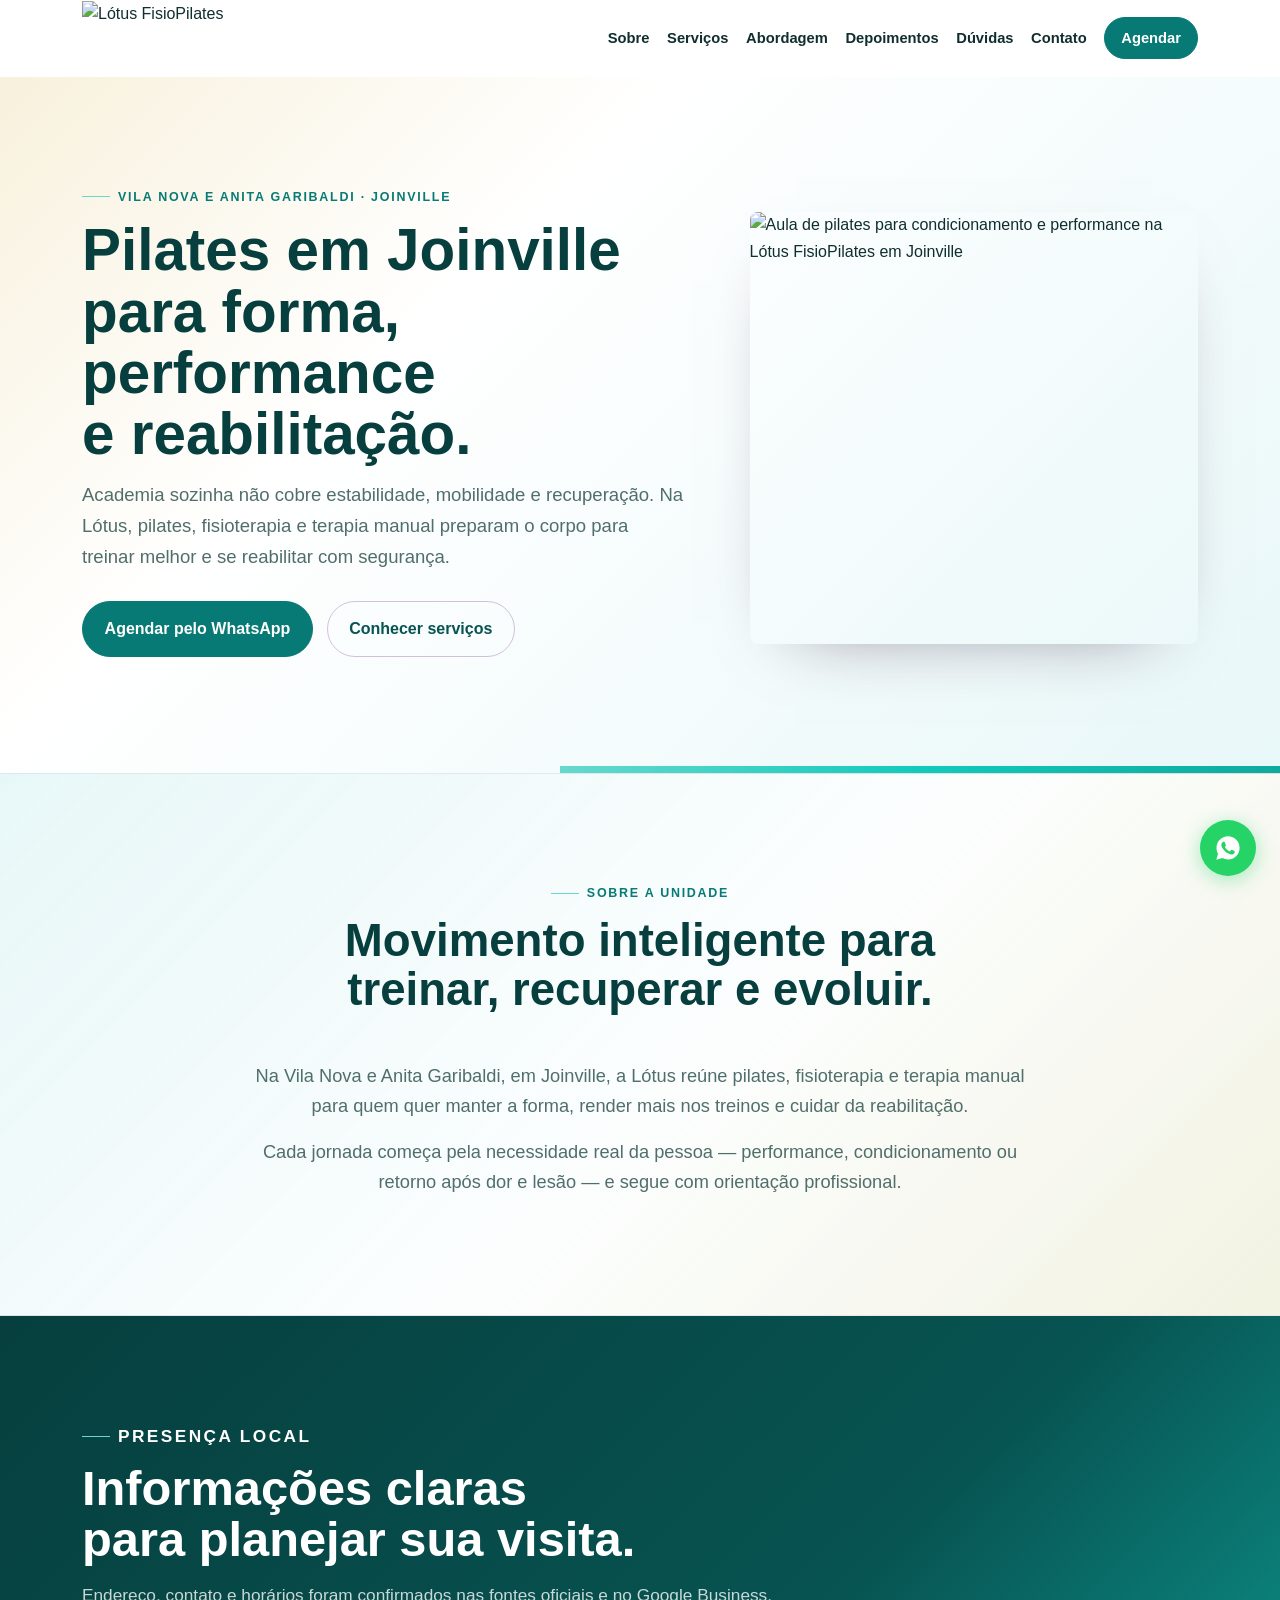
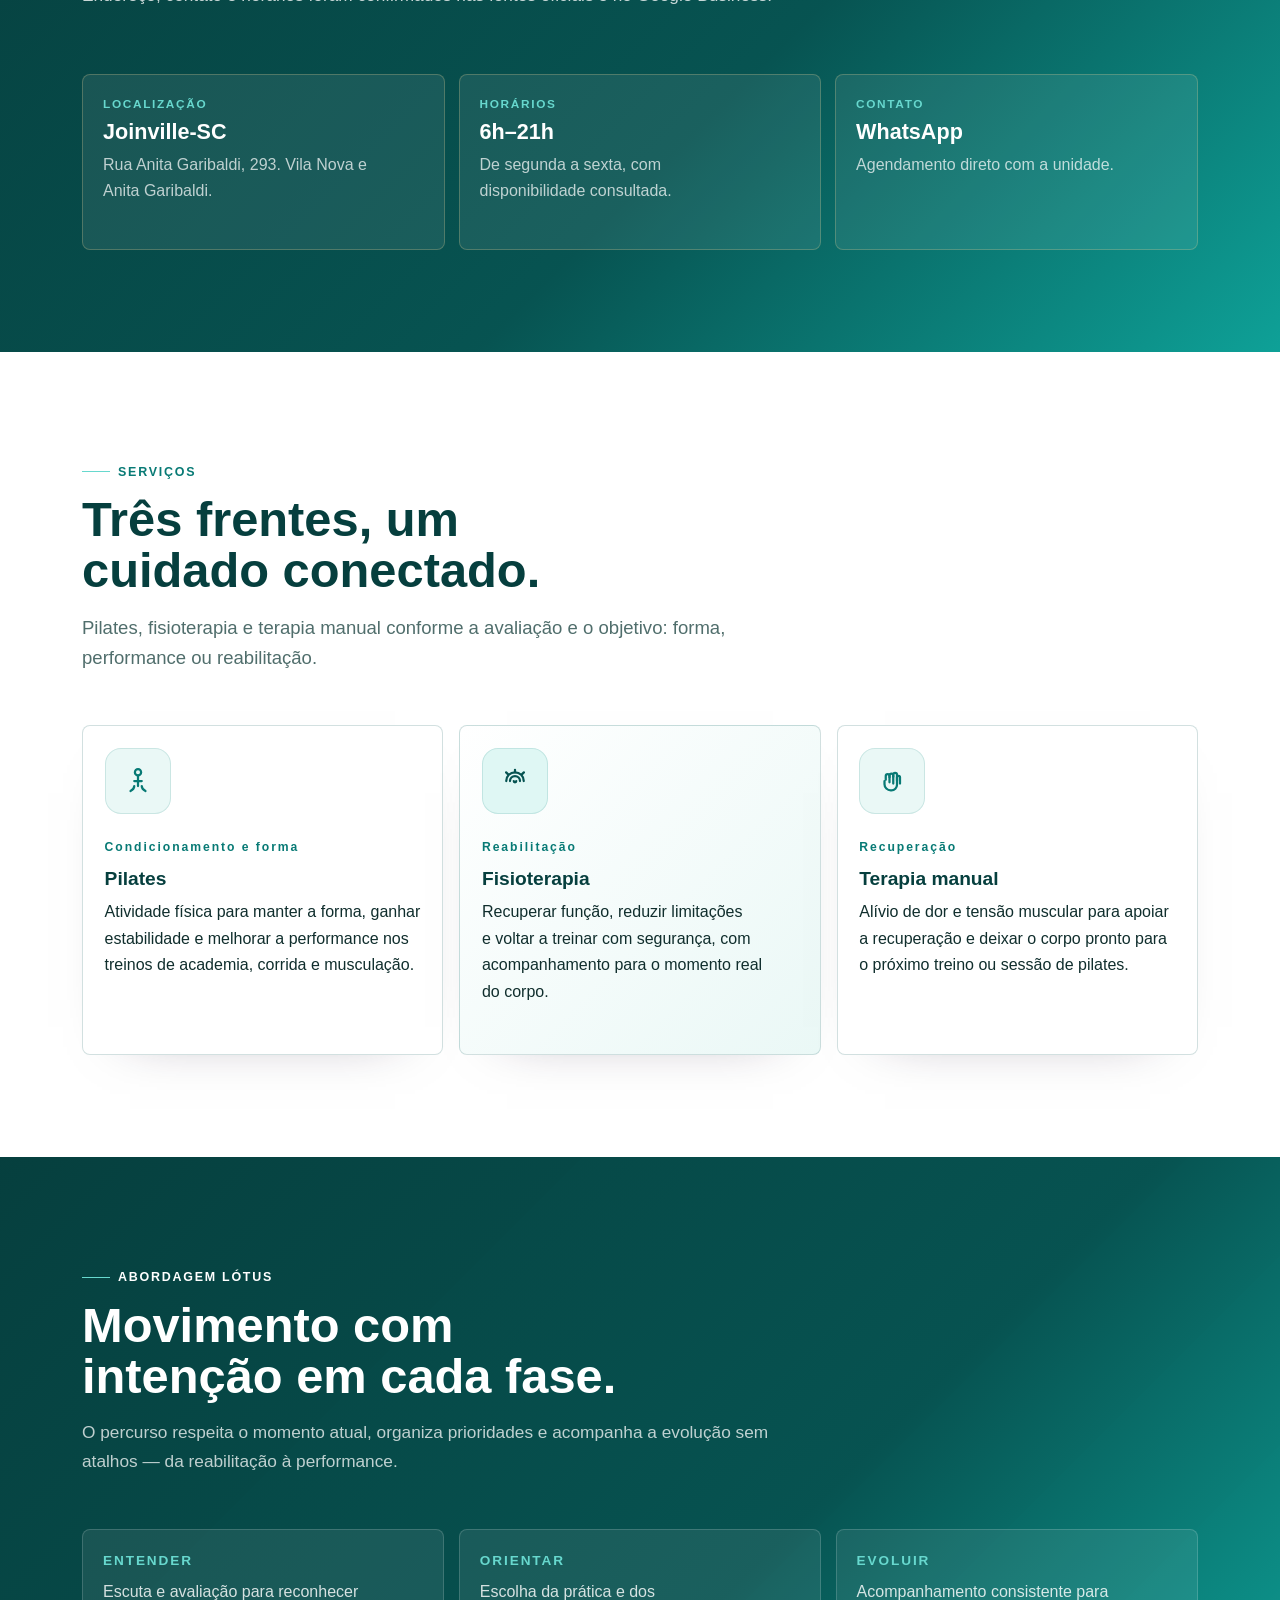
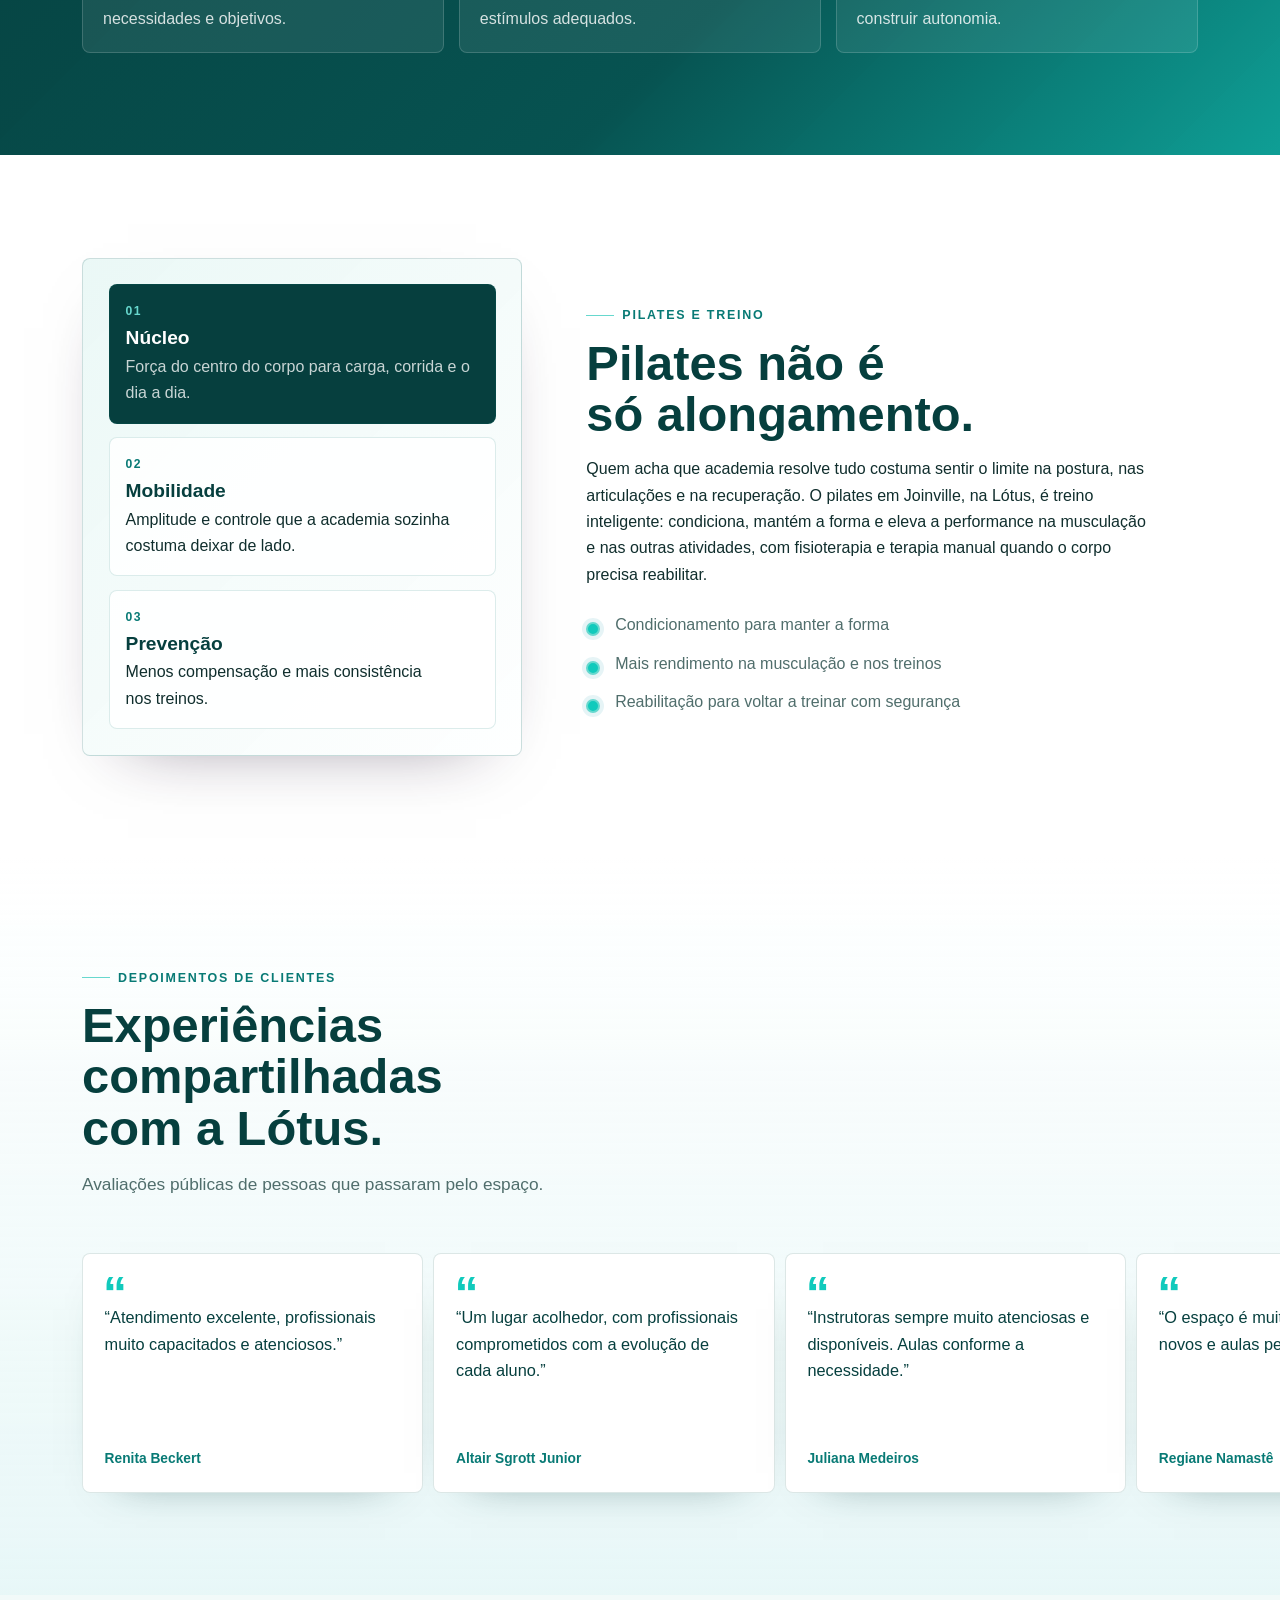
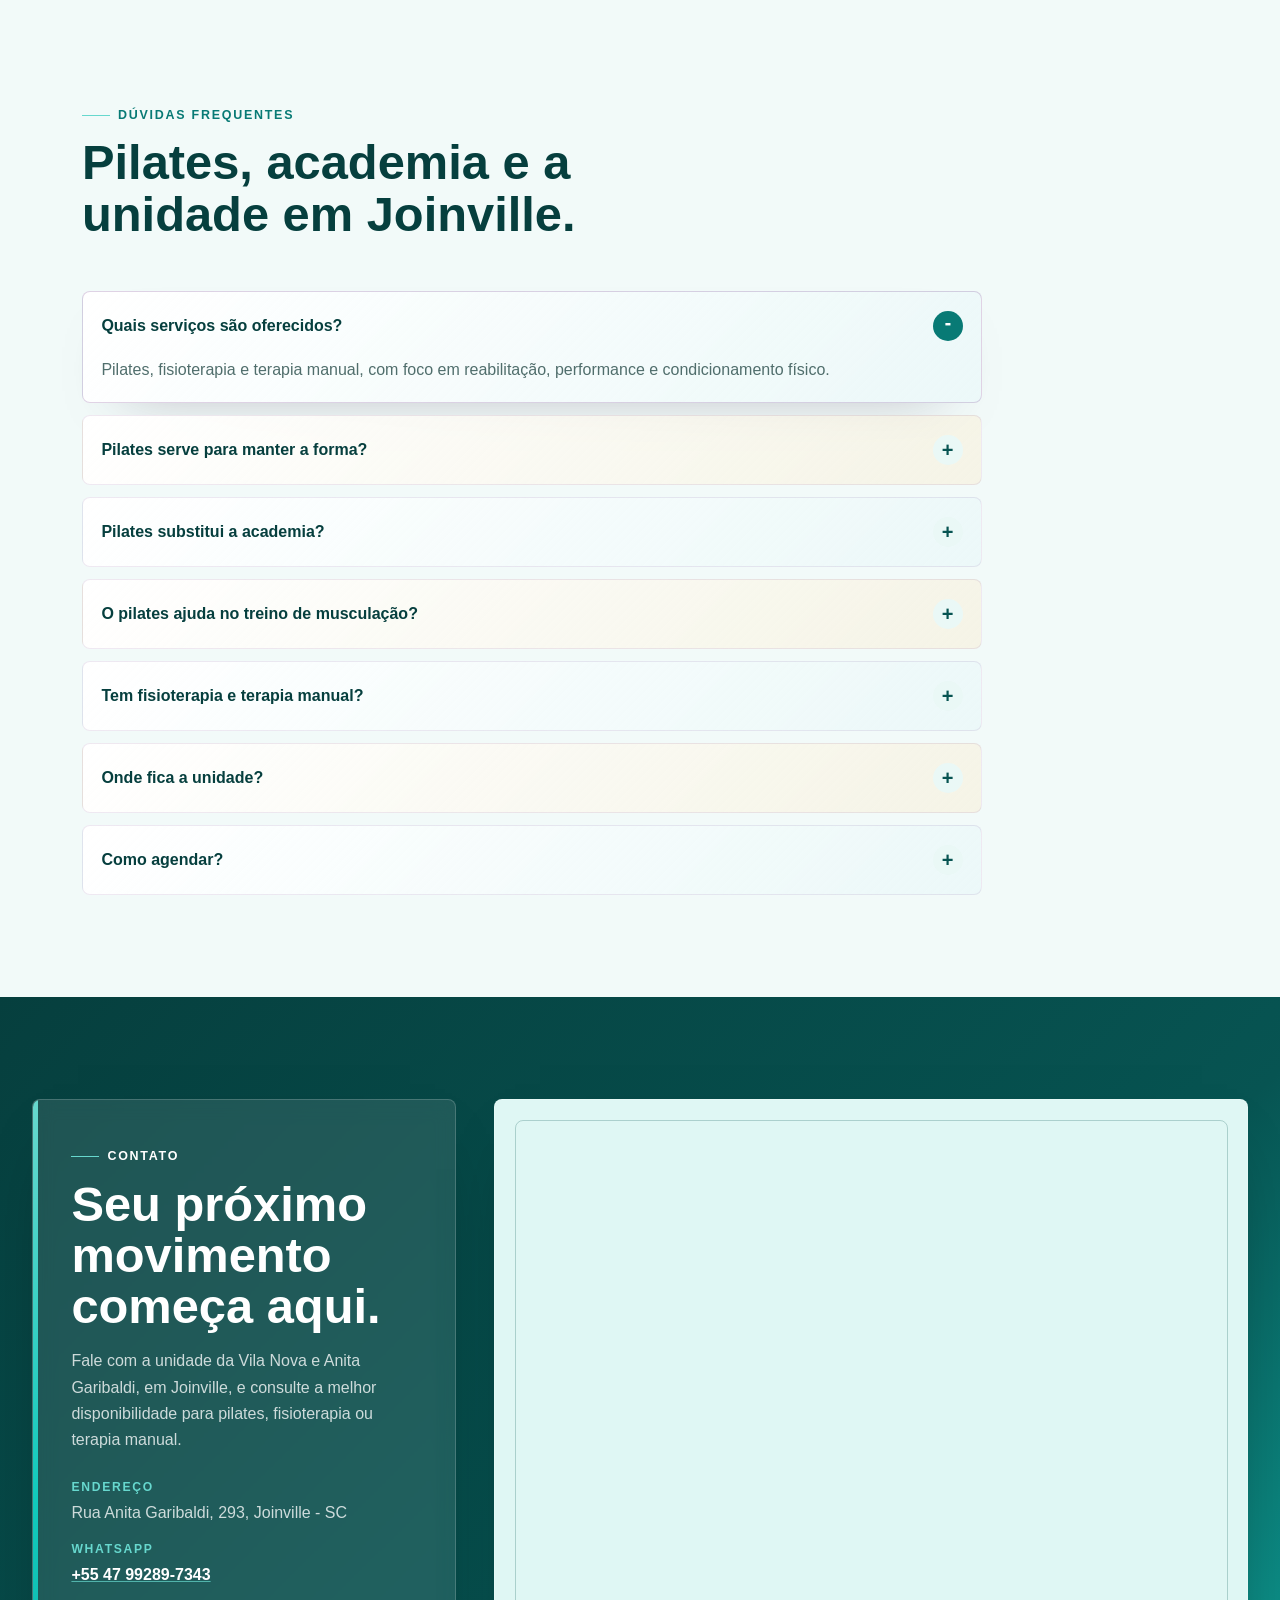
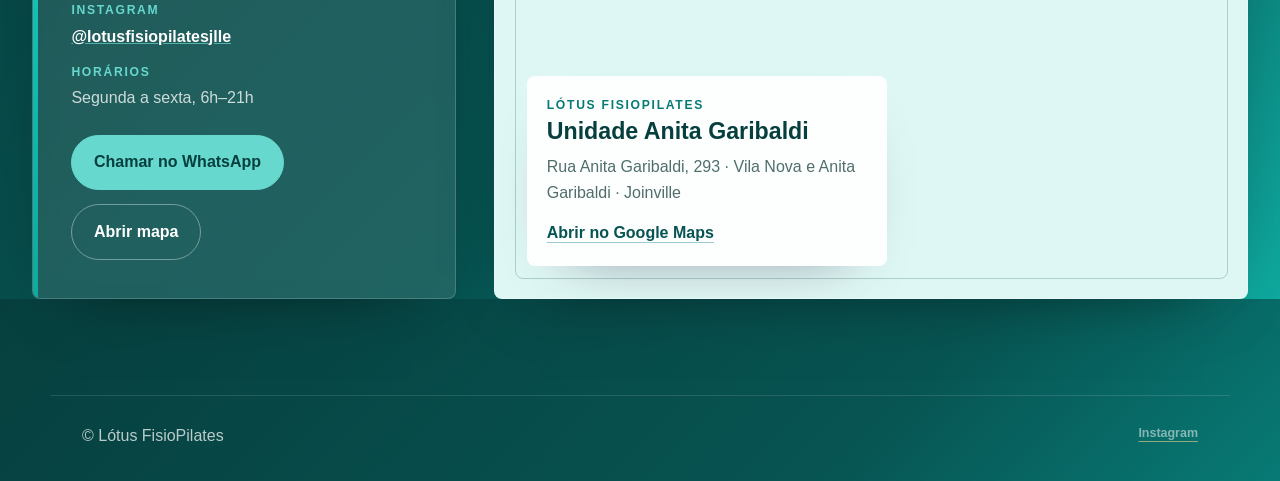
==== index.html @ be619090 "Add local SEO copy, crawl files, and Google Analytics. Co-authored-by: Cursor <cursoragent@cursor.co" ====
<!doctype html>
<html lang="pt-BR">
<head>
  <meta charset="utf-8" />
  <meta name="viewport" content="width=device-width, initial-scale=1" />
  <title>Pilates e Fisioterapia em Joinville | Lótus Anita Garibaldi</title>
  <meta name="description" content="Pilates em Joinville para forma, performance e reabilitação. Fisioterapia e terapia manual na Vila Nova e Anita Garibaldi. Agende pelo WhatsApp." />
  <meta name="theme-color" content="#063f3e" />
  <script async src="https://www.googletagmanager.com/gtag/js?id=G-Y1P8HC9DK9"></script>
  <script>
    window.dataLayer = window.dataLayer || [];
    function gtag(){dataLayer.push(arguments);}
    gtag('js', new Date());
    gtag('config', 'G-Y1P8HC9DK9');
  </script>
  <link rel="canonical" href="https://lotuspilatesjlle.com.br/" />
  <meta property="og:type" content="website" />
  <meta property="og:locale" content="pt_BR" />
  <meta property="og:url" content="https://lotuspilatesjlle.com.br/" />
  <meta property="og:title" content="Pilates e Fisioterapia em Joinville | Lótus Anita Garibaldi" />
  <meta property="og:description" content="Pilates para forma e performance nos treinos, fisioterapia e terapia manual na Vila Nova e Anita Garibaldi, Joinville-SC." />
  <meta property="og:image" content="https://lotuspilatesjlle.com.br/assets/img/hero-lotus-anita.png" />
  <meta property="og:image:alt" content="Aula de Pilates orientada na Lótus FisioPilates em Joinville" />
  <meta name="twitter:card" content="summary_large_image" />
  <meta name="twitter:title" content="Pilates e Fisioterapia em Joinville | Lótus Anita Garibaldi" />
  <meta name="twitter:description" content="Pilates para forma e performance, fisioterapia e terapia manual em Joinville-SC." />
  <meta name="twitter:image" content="https://lotuspilatesjlle.com.br/assets/img/hero-lotus-anita.png" />
  <link rel="icon" href="./assets/img/favicon_lotus-fisioterapia.png" />
  <link rel="stylesheet" href="./assets/css/style.css" />
  <script type="application/ld+json">
  {
    "@context": "https://schema.org",
    "@graph": [
      {
        "@type": ["Physiotherapy", "MedicalBusiness", "SportsActivityLocation"],
        "@id": "https://lotuspilatesjlle.com.br/#negocio",
        "name": "Lótus FisioPilates — Unidade Anita Garibaldi",
        "url": "https://lotuspilatesjlle.com.br/",
        "description": "Estúdio de pilates, fisioterapia e terapia manual em Joinville-SC, com foco em reabilitação, performance e condicionamento físico nos bairros Vila Nova e Anita Garibaldi.",
        "telephone": "+55 47 99289-7343",
        "image": "https://lotuspilatesjlle.com.br/assets/img/hero-lotus-anita.png",
        "logo": "https://lotuspilatesjlle.com.br/assets/img/logo_lotus-fisioterapia.png",
        "sameAs": ["https://www.instagram.com/lotusfisiopilatesjlle/"],
        "hasMap": "https://www.google.com/maps/search/?api=1&query=Rua%20Anita%20Garibaldi%20293%20Joinville",
        "address": {
          "@type": "PostalAddress",
          "streetAddress": "Rua Anita Garibaldi, 293",
          "addressLocality": "Joinville",
          "addressRegion": "SC",
          "addressCountry": "BR"
        },
        "areaServed": [
          { "@type": "City", "name": "Joinville" },
          { "@type": "AdministrativeArea", "name": "Vila Nova" },
          { "@type": "AdministrativeArea", "name": "Anita Garibaldi" }
        ],
        "openingHoursSpecification": {
          "@type": "OpeningHoursSpecification",
          "dayOfWeek": ["Monday", "Tuesday", "Wednesday", "Thursday", "Friday"],
          "opens": "06:00",
          "closes": "21:00"
        },
        "hasOfferCatalog": {
          "@type": "OfferCatalog",
          "name": "Serviços Lótus FisioPilates",
          "itemListElement": [
            { "@type": "Offer", "itemOffered": { "@type": "Service", "name": "Pilates", "description": "Condicionamento, forma e performance para treinos." } },
            { "@type": "Offer", "itemOffered": { "@type": "Service", "name": "Fisioterapia", "description": "Reabilitação e retorno seguro ao movimento e ao treino." } },
            { "@type": "Offer", "itemOffered": { "@type": "Service", "name": "Terapia manual", "description": "Alívio de tensão, dor e apoio à recuperação." } }
          ]
        }
      },
      {
        "@type": "FAQPage",
        "mainEntity": [
          {
            "@type": "Question",
            "name": "Quais serviços a unidade oferece?",
            "acceptedAnswer": { "@type": "Answer", "text": "A Lótus oferece pilates, fisioterapia e terapia manual em Joinville, com foco em reabilitação, performance e condicionamento físico." }
          },
          {
            "@type": "Question",
            "name": "Pilates serve para manter a forma?",
            "acceptedAnswer": { "@type": "Answer", "text": "Sim. O pilates é uma atividade física completa para condicionamento, postura, força e mobilidade. Ajuda a manter a forma com controle e consciência corporal, inclusive para quem já treina na academia." }
          },
          {
            "@type": "Question",
            "name": "Pilates substitui a academia?",
            "acceptedAnswer": { "@type": "Answer", "text": "Não precisa substituir. Academia sozinha nem sempre resolve estabilidade, mobilidade e recuperação. O pilates complementa o treino: fortalece o centro do corpo, reduz compensações e melhora o rendimento na musculação e em outras atividades." }
          },
          {
            "@type": "Question",
            "name": "O pilates ajuda no treino de musculação?",
            "acceptedAnswer": { "@type": "Answer", "text": "Ajuda. Com núcleo mais estável, melhor amplitude e menos sobrecarga nas articulações, o pilates tende a melhorar a performance nos treinos e a prevenir lesões comuns de quem treina com carga." }
          },
          {
            "@type": "Question",
            "name": "Tem fisioterapia e terapia manual?",
            "acceptedAnswer": { "@type": "Answer", "text": "Sim. Além do pilates, a unidade oferece fisioterapia para reabilitação e terapia manual para dor, tensão e recuperação, com indicação após avaliação." }
          },
          {
            "@type": "Question",
            "name": "Onde fica a unidade?",
            "acceptedAnswer": { "@type": "Answer", "text": "Rua Anita Garibaldi, 293, nos bairros Vila Nova e Anita Garibaldi, Joinville, Santa Catarina." }
          },
          {
            "@type": "Question",
            "name": "Como agendar?",
            "acceptedAnswer": { "@type": "Answer", "text": "Pelo WhatsApp +55 47 99289-7343, de segunda a sexta, das 6h às 21h." }
          }
        ]
      }
    ]
  }
  </script>
</head>
<body>
  <a class="skip" href="#sobre">Ir para o conteúdo</a>
  <header class="nav" id="nav"><div class="wrap nav__inner"><a class="brand" href="#topo" aria-label="Lótus FisioPilates, início"><img class="brand__logo" src="./assets/img/logo_lotus-fisioterapia.png" width="338" height="126" alt="Lótus FisioPilates" /></a><button class="burger" id="burger" aria-expanded="false" aria-controls="menu" aria-label="Abrir menu"><span></span><span></span><span></span></button><nav class="menu" id="menu" aria-label="Navegação principal"><a href="#sobre">Sobre</a><a href="#servicos">Serviços</a><a href="#abordagem">Abordagem</a><a href="#depoimentos">Depoimentos</a><a href="#faq">Dúvidas</a><a href="#contato">Contato</a><a class="btn btn--sm" href="https://wa.me/5547992897343?text=Ol%C3%A1%2C%20quero%20agendar%20um%20atendimento%20na%20L%C3%B3tus%20Anita%20Garibaldi." target="_blank" rel="noopener">Agendar</a></nav></div></header>
  <main id="topo">
    <section class="hero" aria-labelledby="hero-title"><div class="wrap hero__inner"><div class="hero__copy reveal"><p class="eyebrow">Vila Nova e Anita Garibaldi · Joinville</p><h1 id="hero-title">Pilates em Joinville para forma, performance e reabilitação.</h1><p class="lead">Academia sozinha não cobre estabilidade, mobilidade e recuperação. Na Lótus, pilates, fisioterapia e terapia manual preparam o corpo para treinar melhor e se reabilitar com segurança.</p><div class="hero__cta"><a class="btn" href="https://wa.me/5547992897343?text=Ol%C3%A1%2C%20quero%20agendar%20um%20atendimento%20na%20L%C3%B3tus." target="_blank" rel="noopener">Agendar pelo WhatsApp</a><a class="btn btn--ghost" href="#servicos">Conhecer serviços</a></div></div><div class="hero__visual reveal"><picture><source srcset="./assets/img/hero-lotus-anita.webp" type="image/webp" /><img class="hero__image" src="./assets/img/hero-lotus-anita.png" width="1536" height="1024" alt="Aula de pilates para condicionamento e performance na Lótus FisioPilates em Joinville" fetchpriority="high" /></picture></div></div></section>
    <section class="section section--intro" id="sobre"><div class="wrap about-flow"><div class="about-title reveal"><p class="eyebrow">Sobre a unidade</p><h2>Movimento inteligente para treinar, recuperar e evoluir.</h2></div><div class="intro-copy reveal"><p>Na Vila Nova e Anita Garibaldi, em Joinville, a Lótus reúne pilates, fisioterapia e terapia manual para quem quer manter a forma, render mais nos treinos e cuidar da reabilitação.</p><p>Cada jornada começa pela necessidade real da pessoa — performance, condicionamento ou retorno após dor e lesão — e segue com orientação profissional.</p></div></div></section>
    <section class="section proof" id="credibilidade"><div class="wrap proof__inner"><div class="proof__copy reveal"><p class="eyebrow">Presença local</p><h2>Informações claras para planejar sua visita.</h2><p>Endereço, contato e horários foram confirmados nas fontes oficiais e no Google Business.</p></div><div class="proof__facts reveal"><article><span>Localização</span><strong>Joinville-SC</strong><p>Rua Anita Garibaldi, 293. Vila Nova e Anita Garibaldi.</p></article><article><span>Horários</span><strong>6h–21h</strong><p>De segunda a sexta, com disponibilidade consultada.</p></article><article><span>Contato</span><strong>WhatsApp</strong><p>Agendamento direto com a unidade.</p></article></div></div></section>
    <section class="section" id="servicos"><div class="wrap"><div class="section-head reveal"><p class="eyebrow">Serviços</p><h2>Três frentes, um cuidado conectado.</h2><p class="lead">Pilates, fisioterapia e terapia manual conforme a avaliação e o objetivo: forma, performance ou reabilitação.</p></div><div class="service-grid service-grid--compact"><article class="service-card service-card--no-photo reveal"><div class="service-card__mark" aria-hidden="true"><svg viewBox="0 0 24 24" width="30" height="30" fill="none" stroke="currentColor" stroke-width="1.8" stroke-linecap="round" stroke-linejoin="round"><circle cx="12" cy="5" r="2.5"/><path d="M12 8v8M9 12h6M9 16c0 2-1 3-3 4M15 16c0 2 1 3 3 4"/></svg></div><div><span class="card-kicker">Condicionamento e forma</span><h3>Pilates</h3><p>Atividade física para manter a forma, ganhar estabilidade e melhorar a performance nos treinos de academia, corrida e musculação.</p></div></article><article class="service-card service-card--featured service-card--no-photo reveal"><div class="service-card__mark" aria-hidden="true"><svg viewBox="0 0 24 24" width="30" height="30" fill="none" stroke="currentColor" stroke-width="1.8" stroke-linecap="round" stroke-linejoin="round"><path d="M5 12a7 7 0 0114 0M8 12a4 4 0 018 0M11 12a1 1 0 002 0"/><path d="M12 3v2M4.9 5.1l1.4 1.4M19.1 5.1l-1.4 1.4"/></svg></div><div><span class="card-kicker">Reabilitação</span><h3>Fisioterapia</h3><p>Recuperar função, reduzir limitações e voltar a treinar com segurança, com acompanhamento para o momento real do corpo.</p></div></article><article class="service-card service-card--no-photo reveal"><div class="service-card__mark" aria-hidden="true"><svg viewBox="0 0 24 24" width="30" height="30" fill="none" stroke="currentColor" stroke-width="1.8" stroke-linecap="round" stroke-linejoin="round"><path d="M7 11V8a1.5 1.5 0 013 0v5"/><path d="M10 9V7.5a1.5 1.5 0 013 0V14"/><path d="M13 8.5V7a1.5 1.5 0 013 0v8c0 2.5-2 4.5-4.5 4.5H11A5 5 0 016 14.5V12"/><path d="M16 11.5V9a1.2 1.2 0 012.4 0V14"/></svg></div><div><span class="card-kicker">Recuperação</span><h3>Terapia manual</h3><p>Alívio de dor e tensão muscular para apoiar a recuperação e deixar o corpo pronto para o próximo treino ou sessão de pilates.</p></div></article></div></div></section>
    <section class="section section--violet" id="abordagem"><div class="wrap approach-flow"><div class="approach-head reveal"><p class="eyebrow">Abordagem Lótus</p><h2>Movimento com intenção em cada fase.</h2><p>O percurso respeita o momento atual, organiza prioridades e acompanha a evolução sem atalhos — da reabilitação à performance.</p></div><div class="approach-list reveal"><article><span>Entender</span><p>Escuta e avaliação para reconhecer necessidades e objetivos.</p></article><article><span>Orientar</span><p>Escolha da prática e dos estímulos adequados.</p></article><article><span>Evoluir</span><p>Acompanhamento consistente para construir autonomia.</p></article></div></div></section>
    <section class="section" id="pilates"><div class="wrap editorial"><div class="editorial__visual reveal" aria-label="Por que pilates além da academia"><div class="care-card care-card--accent"><span>01</span><strong>Núcleo</strong><p>Força do centro do corpo para carga, corrida e o dia a dia.</p></div><div class="care-card"><span>02</span><strong>Mobilidade</strong><p>Amplitude e controle que a academia sozinha costuma deixar de lado.</p></div><div class="care-card"><span>03</span><strong>Prevenção</strong><p>Menos compensação e mais consistência nos treinos.</p></div></div><div class="editorial__copy reveal"><p class="eyebrow">Pilates e treino</p><h2>Pilates não é só alongamento.</h2><p>Quem acha que academia resolve tudo costuma sentir o limite na postura, nas articulações e na recuperação. O pilates em Joinville, na Lótus, é treino inteligente: condiciona, mantém a forma e eleva a performance na musculação e nas outras atividades, com fisioterapia e terapia manual quando o corpo precisa reabilitar.</p><ul class="ticks"><li>Condicionamento para manter a forma</li><li>Mais rendimento na musculação e nos treinos</li><li>Reabilitação para voltar a treinar com segurança</li></ul></div></div></section>
    <section class="section testimonials" id="depoimentos"><div class="wrap testimonials__inner"><div class="testimonials__head reveal"><p class="eyebrow">Depoimentos de clientes</p><h2>Experiências compartilhadas com a Lótus.</h2><p>Avaliações públicas de pessoas que passaram pelo espaço.</p></div><div class="testimonial-marquee reveal" aria-label="Depoimentos de clientes"><div class="testimonial-track"><blockquote class="testimonial-card"><p>“Atendimento excelente, profissionais muito capacitados e atenciosos.”</p><footer>Renita Beckert</footer></blockquote><blockquote class="testimonial-card"><p>“Um lugar acolhedor, com profissionais comprometidos com a evolução de cada aluno.”</p><footer>Altair Sgrott Junior</footer></blockquote><blockquote class="testimonial-card"><p>“Instrutoras sempre muito atenciosas e disponíveis. Aulas conforme a necessidade.”</p><footer>Juliana Medeiros</footer></blockquote><blockquote class="testimonial-card"><p>“O espaço é muito agradável, aparelhos novos e aulas personalizadas.”</p><footer>Regiane Namastê</footer></blockquote><blockquote class="testimonial-card"><p>“A minha experiência com a Lótus Pilates é a melhor possível.”</p><footer>Camila de Albuquerque Holanda</footer></blockquote><blockquote class="testimonial-card"><p>“Amo fazer Pilates, minha professora é super prestativa e dedicada.”</p><footer>Sirlene Roveda</footer></blockquote><blockquote class="testimonial-card"><p>“Excelentes profissionais, local seguro, agradável, limpo e super organizado.”</p><footer>Melissa Puertas</footer></blockquote></div></div></div></section>
    <section class="section section--soft" id="faq"><div class="wrap"><div class="section-head reveal"><p class="eyebrow">Dúvidas frequentes</p><h2>Pilates, academia e a unidade em Joinville.</h2></div><div class="faq-list reveal"><details class="faq-item is-open" open><summary>Quais serviços são oferecidos?</summary><div class="faq-answer"><div><p>Pilates, fisioterapia e terapia manual, com foco em reabilitação, performance e condicionamento físico.</p></div></div></details><details class="faq-item"><summary>Pilates serve para manter a forma?</summary><div class="faq-answer"><div><p>Sim. É uma atividade física completa para condicionamento, postura, força e mobilidade — inclusive para quem já treina na academia.</p></div></div></details><details class="faq-item"><summary>Pilates substitui a academia?</summary><div class="faq-answer"><div><p>Não precisa substituir. O pilates complementa o treino: fortalece o centro do corpo, reduz compensações e melhora o rendimento na musculação e em outras atividades.</p></div></div></details><details class="faq-item"><summary>O pilates ajuda no treino de musculação?</summary><div class="faq-answer"><div><p>Ajuda. Núcleo mais estável, melhor amplitude e menos sobrecarga nas articulações tendem a elevar a performance e a prevenir lesões de carga.</p></div></div></details><details class="faq-item"><summary>Tem fisioterapia e terapia manual?</summary><div class="faq-answer"><div><p>Sim. Fisioterapia para reabilitação e terapia manual para dor, tensão e recuperação, com indicação após avaliação.</p></div></div></details><details class="faq-item"><summary>Onde fica a unidade?</summary><div class="faq-answer"><div><p>Rua Anita Garibaldi, 293, nos bairros Vila Nova e Anita Garibaldi, Joinville, Santa Catarina.</p></div></div></details><details class="faq-item"><summary>Como agendar?</summary><div class="faq-answer"><div><p>Pelo WhatsApp +55 47 99289-7343, de segunda a sexta, das 6h às 21h.</p></div></div></details></div></div></section>
    <section class="section contact" id="contato"><div class="wrap contact__inner"><div class="contact__panel reveal"><p class="eyebrow">Contato</p><h2>Seu próximo movimento começa aqui.</h2><p>Fale com a unidade da Vila Nova e Anita Garibaldi, em Joinville, e consulte a melhor disponibilidade para pilates, fisioterapia ou terapia manual.</p><dl class="info"><dt>Endereço</dt><dd>Rua Anita Garibaldi, 293, Joinville - SC</dd><dt>WhatsApp</dt><dd><a href="https://wa.me/5547992897343" target="_blank" rel="noopener">+55 47 99289-7343</a></dd><dt>Instagram</dt><dd><a href="https://www.instagram.com/lotusfisiopilatesjlle/" target="_blank" rel="noopener">@lotusfisiopilatesjlle</a></dd><dt>Horários</dt><dd>Segunda a sexta, 6h–21h</dd></dl><div class="contact-actions"><a class="btn" href="https://wa.me/5547992897343?text=Ol%C3%A1%2C%20quero%20agendar%20na%20L%C3%B3tus%20Anita%20Garibaldi." target="_blank" rel="noopener">Chamar no WhatsApp</a><a class="btn btn--ghost" href="https://www.google.com/maps/search/?api=1&amp;query=Rua%20Anita%20Garibaldi%20293%20Joinville" target="_blank" rel="noopener">Abrir mapa</a></div></div><div class="contact__map reveal"><iframe src="https://www.google.com/maps?q=Rua%20Anita%20Garibaldi%2C%20293%2C%20Joinville%20-%20SC&amp;output=embed" title="Mapa da Lótus FisioPilates, unidade Anita Garibaldi em Joinville" loading="lazy" referrerpolicy="no-referrer-when-downgrade"></iframe><div class="map-card"><span>Lótus FisioPilates</span><strong>Unidade Anita Garibaldi</strong><p>Rua Anita Garibaldi, 293 · Vila Nova e Anita Garibaldi · Joinville</p><a href="https://www.google.com/maps/search/?api=1&amp;query=Rua%20Anita%20Garibaldi%20293%20Joinville" target="_blank" rel="noopener">Abrir no Google Maps</a></div></div></div></section>
  </main>
  <footer class="footer"><div class="wrap footer__bottom"><span>© <span id="ano"></span> Lótus FisioPilates</span><a href="https://www.instagram.com/lotusfisiopilatesjlle/" target="_blank" rel="noopener">Instagram</a></div></footer>
  <a class="wpp" href="https://wa.me/5547992897343" target="_blank" rel="noopener" aria-label="Conversar pelo WhatsApp"><svg viewBox="0 0 24 24" width="28" height="28" fill="currentColor" aria-hidden="true"><path d="M12.04 2C6.58 2 2.13 6.45 2.13 11.91c0 1.75.46 3.45 1.32 4.95L2 22l5.25-1.38c1.45.79 3.08 1.21 4.79 1.21 5.46 0 9.91-4.45 9.91-9.91C22 6.45 17.5 2 12.04 2zm5.8 14.16c-.24.68-1.42 1.31-1.95 1.38-.5.07-1.13.1-1.82-.11-.42-.13-.96-.31-1.65-.61-2.9-1.25-4.8-4.17-4.94-4.37-.14-.2-1.18-1.57-1.18-2.99 0-1.42.74-2.12 1.01-2.41.27-.29.58-.36.78-.36.2 0 .39 0 .56.01.18.01.42-.07.66.5.24.59.82 2.01.89 2.16.07.15.12.32.02.51-.09.2-.14.32-.27.49-.14.17-.29.38-.41.51-.14.14-.28.29-.12.57.16.27.72 1.19 1.55 1.93 1.07.95 1.97 1.24 2.24 1.38.27.14.43.12.59-.07.16-.2.68-.79.86-1.06.18-.27.36-.22.61-.13.25.09 1.59.75 1.86.89.27.14.45.2.52.31.07.12.07.66-.17 1.34z"/></svg><span>WhatsApp</span></a>
  <script src="./assets/js/script.js"></script><script>window.addEventListener("load",function(){if(window.__studioSiteJsReady)return;var b=document.querySelector("#burger"),m=document.querySelector("#menu");if(b&&m)b.addEventListener("click",function(){var on=!m.classList.contains("is-open");m.classList.toggle("is-open",on);b.classList.toggle("is-open",on);b.setAttribute("aria-expanded",String(on))});document.querySelectorAll(".reveal").forEach(function(e){e.classList.add("is-in","visible")})});</script>
</body>
</html>
---- assets/css/style.css ----
:root {
  --violet-950: #24112f;
  --violet-900: #351547;
  --violet-700: #66277e;
  --violet-500: #8b42a4;
  --teal-700: #27899a;
  --teal-500: #37a6b4;
  --teal-100: #e7f7f8;
  --gold-300: #dfc990;
  --gold-100: #f7efd8;
  --paper: #ffffff;
  --mist: #f7fbfb;
  --shell: #fbf8f1;
  --ink: #17121b;
  --ink-soft: #5d5664;
  --line: rgba(36, 17, 47, 0.12);
  --shadow: 0 24px 70px -46px rgba(36, 17, 47, 0.6);
  --max: 1180px;
  --radius: 8px;
}

* {
  box-sizing: border-box;
}

html {
  scroll-behavior: smooth;
}

@media (prefers-reduced-motion: reduce) {
  html {
    scroll-behavior: auto;
  }
}

body {
  margin: 0;
  background: var(--paper);
  color: var(--ink);
  font-family: "Segoe UI Variable", "Segoe UI", system-ui, -apple-system, BlinkMacSystemFont, sans-serif;
  font-size: 1rem;
  line-height: 1.65;
  -webkit-font-smoothing: antialiased;
  overflow-x: hidden;
  word-break: normal;
  overflow-wrap: normal;
}

img {
  display: block;
  max-width: 100%;
  height: auto;
}

a {
  color: inherit;
}

h1,
h2,
h3,
p {
  margin-top: 0;
}

h1,
h2,
h3 {
  color: var(--violet-950);
  font-weight: 680;
  line-height: 1.05;
  letter-spacing: 0;
  text-wrap: balance;
}

h1 {
  max-width: 680px;
  margin-bottom: 1rem;
  font-size: 3.35rem;
}

h2 {
  margin-bottom: 1rem;
  font-size: 2.85rem;
}

h3 {
  margin-bottom: 0.65rem;
  font-size: 1.2rem;
}

p {
  margin-bottom: 1rem;
  text-wrap: pretty;
}

.wrap {
  width: 100%;
  max-width: var(--max);
  margin-inline: auto;
  padding-inline: clamp(1rem, 4vw, 2rem);
}

.skip {
  position: absolute;
  top: 0;
  left: -9999px;
  z-index: 100;
  padding: 0.8rem 1rem;
  background: var(--violet-950);
  color: #fff;
}

.skip:focus {
  left: 0;
}

.eyebrow {
  display: inline-flex;
  align-items: center;
  flex-wrap: wrap;
  gap: 0.5rem;
  margin-bottom: 0.75rem;
  color: var(--teal-700);
  font-size: 0.78rem;
  font-weight: 800;
  letter-spacing: 0.14em;
  text-transform: uppercase;
}

.eyebrow::before {
  content: "";
  width: 28px;
  height: 1px;
  background: var(--gold-300);
}

.lead {
  max-width: 690px;
  color: var(--ink-soft);
  font-size: 1.16rem;
}

.btn {
  display: inline-flex;
  min-height: 52px;
  align-items: center;
  justify-content: center;
  padding: 0.85rem 1.35rem;
  border: 1px solid var(--violet-700);
  border-radius: 999px;
  background: var(--violet-700);
  color: #fff;
  font-weight: 800;
  text-decoration: none;
  transition: border-color 0.2s ease, background 0.2s ease, color 0.2s ease, transform 0.2s ease;
}

.btn:hover {
  background: var(--violet-900);
  border-color: var(--violet-900);
  transform: translateY(-2px);
}

.btn:focus-visible,
.burger:focus-visible,
a:focus-visible {
  outline: 3px solid rgba(223, 201, 144, 0.7);
  outline-offset: 3px;
}

.btn--ghost {
  background: transparent;
  color: var(--violet-900);
  border-color: rgba(102, 39, 126, 0.28);
}

.btn--ghost:hover {
  background: var(--gold-100);
  border-color: var(--gold-300);
  color: var(--violet-950);
}

.btn--sm {
  min-height: 42px;
  padding: 0.5rem 1rem;
  font-size: 0.92rem;
}

.nav {
  position: sticky;
  top: 0;
  z-index: 50;
  border-bottom: 1px solid rgba(255, 255, 255, 0);
  background: rgba(255, 255, 255, 0.9);
  backdrop-filter: blur(16px);
  transition: border-color 0.25s ease, box-shadow 0.25s ease;
}

.nav.is-stuck {
  border-color: var(--line);
  box-shadow: 0 14px 36px -30px rgba(36, 17, 47, 0.7);
}

.nav__inner {
  display: flex;
  min-height: 76px;
  align-items: center;
  justify-content: space-between;
  gap: 1rem;
}

.brand {
  display: flex;
  min-width: 0;
  align-items: center;
  gap: 0.8rem;
  color: inherit;
  text-decoration: none;
}

.brand__logo {
  width: clamp(150px, 17vw, 200px);
  max-width: 200px;
  height: auto;
  flex: 0 0 auto;
  object-fit: contain;
}

.brand__text {
  display: none;
}

.menu {
  display: flex;
  align-items: center;
  gap: 1.1rem;
}

.menu a {
  color: var(--ink);
  font-size: 0.92rem;
  font-weight: 720;
  text-decoration: none;
}

.menu a:not(.btn):hover {
  color: var(--teal-700);
}

.menu a.btn {
  color: #fff;
}

.burger {
  display: none;
  width: 46px;
  height: 46px;
  padding: 10px;
  border: 0;
  background: transparent;
  cursor: pointer;
}

.burger span {
  display: block;
  height: 2px;
  margin: 5px 0;
  border-radius: 2px;
  background: var(--violet-900);
  transition: transform 0.25s ease, opacity 0.25s ease;
}

.burger[aria-expanded="true"] span:nth-child(1) {
  transform: translateY(7px) rotate(45deg);
}

.burger[aria-expanded="true"] span:nth-child(2) {
  opacity: 0;
}

.burger[aria-expanded="true"] span:nth-child(3) {
  transform: translateY(-7px) rotate(-45deg);
}

.hero {
  position: relative;
  overflow: hidden;
  padding: clamp(3.3rem, 8vw, 6.6rem) 0 clamp(3rem, 8vw, 6rem);
  background:
    linear-gradient(135deg, rgba(247, 239, 216, 0.9) 0%, rgba(255, 255, 255, 0.72) 34%, rgba(231, 247, 248, 0.95) 100%),
    #fff;
}

.hero::after {
  content: "";
  position: absolute;
  right: 0;
  bottom: 0;
  width: min(58vw, 720px);
  height: 7px;
  background: linear-gradient(90deg, var(--gold-300), var(--teal-500), var(--violet-500));
}

.hero__inner {
  display: grid;
  align-items: center;
  gap: clamp(2rem, 5vw, 4rem);
}

.hero__copy {
  position: relative;
  z-index: 2;
}

.hero__cta {
  display: flex;
  flex-wrap: wrap;
  gap: 0.85rem;
  margin: 1.8rem 0 1.25rem;
}

.hero-metrics {
  display: flex;
  flex-wrap: wrap;
  gap: 0.72rem;
  width: min(100%, 650px);
  margin-top: 0.8rem;
}

.hero-metrics span {
  position: relative;
  flex: 1 1 160px;
  display: grid;
  min-height: 74px;
  align-content: center;
  gap: 0.25rem;
  padding: 0.82rem 0.9rem 0.88rem;
  border: 1px solid rgba(102, 39, 126, 0.12);
  border-radius: var(--radius);
  background: #fff;
  color: var(--ink-soft);
  font-size: 0.76rem;
  font-weight: 850;
  line-height: 1.25;
  box-shadow: 0 18px 40px -34px rgba(36, 17, 47, 0.55);
  text-transform: uppercase;
}

.hero-metrics span:nth-child(2) {
  background: linear-gradient(135deg, #fff, rgba(247, 239, 216, 0.72));
}

.hero-metrics span:nth-child(3) {
  background: linear-gradient(135deg, #fff, rgba(231, 247, 248, 0.86));
}

.hero-metrics span::after {
  content: "";
  position: absolute;
  inset: auto 0.7rem 0.55rem;
  height: 2px;
  border-radius: 999px;
  background: linear-gradient(90deg, var(--gold-300), var(--teal-500));
  opacity: 0.72;
}

.hero-metrics strong {
  color: var(--violet-900);
  font-size: clamp(1.35rem, 3vw, 1.9rem);
  font-weight: 850;
  line-height: 0.95;
}

.hero__visual {
  position: relative;
  min-height: 0;
}

.hero__visual::before {
  content: none;
}

.hero__image {
  position: relative;
  z-index: 1;
  width: 100%;
  aspect-ratio: 0.8;
  border: 0;
  border-radius: var(--radius);
  box-shadow: var(--shadow);
  object-fit: cover;
  object-position: center;
}

.section {
  padding: clamp(3.5rem, 8vw, 6.6rem) 0;
}

.section--intro {
  background:
    linear-gradient(135deg, rgba(231, 247, 248, 0.95), rgba(255, 255, 255, 0.86) 54%, rgba(247, 239, 216, 0.65)),
    var(--teal-100);
  border-top: 1px solid rgba(39, 137, 154, 0.14);
  border-bottom: 1px solid rgba(102, 39, 126, 0.1);
}

.section--soft {
  background: var(--mist);
}

.proof {
  background:
    linear-gradient(135deg, rgba(36, 17, 47, 0.98), rgba(39, 137, 154, 0.82)),
    var(--violet-950);
  color: rgba(255, 255, 255, 0.82);
}

.proof h2,
.proof .eyebrow {
  color: #fff;
}

.proof .eyebrow::before {
  background: var(--gold-300);
}

.proof__inner {
  display: grid;
  gap: clamp(1.8rem, 4vw, 3rem);
  align-items: start;
}

.proof__copy {
  max-width: 820px;
}

.proof__copy p {
  color: rgba(255, 255, 255, 0.78);
  font-size: 1.08rem;
}

.proof__facts {
  display: grid;
  gap: 0.85rem;
}

.proof__facts article {
  display: flex;
  min-height: 176px;
  flex-direction: column;
  justify-content: flex-start;
  padding: 1.25rem;
  border: 1px solid rgba(223, 201, 144, 0.28);
  border-radius: var(--radius);
  background: rgba(255, 255, 255, 0.08);
}

.proof__facts span {
  display: block;
  margin-bottom: 0.35rem;
  color: var(--gold-300);
  font-size: 0.74rem;
  font-weight: 900;
  letter-spacing: 0.14em;
  text-transform: uppercase;
}

.proof__facts strong {
  display: block;
  color: #fff;
  font-size: 1.35rem;
  line-height: 1.15;
}

.proof__facts p {
  margin: 0.45rem 0 0;
  color: rgba(255, 255, 255, 0.72);
}

.section--violet {
  background:
    linear-gradient(135deg, rgba(102, 39, 126, 0.95), rgba(36, 17, 47, 0.98)),
    var(--violet-900);
  color: rgba(255, 255, 255, 0.82);
}

.section--violet h2,
.section--violet .eyebrow {
  color: #fff;
}

.section--violet .eyebrow::before {
  background: var(--gold-300);
}

.split {
  display: grid;
  gap: clamp(1.8rem, 5vw, 4.8rem);
}

.split--about {
  align-items: stretch;
}

.about-flow {
  display: grid;
  gap: clamp(1.1rem, 3vw, 1.9rem);
  max-width: 960px;
  margin-inline: auto;
  text-align: center;
}

.about-title h2 {
  max-width: 820px;
  margin-inline: auto;
  font-size: clamp(2.15rem, 5vw, 3.15rem);
  line-height: 1.08;
}

.about-title .eyebrow {
  margin-inline: auto;
}

.split--center {
  align-items: center;
}

.intro-copy {
  max-width: 780px;
  margin-inline: auto;
  color: var(--ink-soft);
  font-size: clamp(1.03rem, 1.7vw, 1.14rem);
}

.section-head {
  max-width: 740px;
  margin-bottom: clamp(2rem, 5vw, 3.2rem);
}

.service-grid {
  display: grid;
  gap: 1rem;
}

.service-card {
  display: grid;
  overflow: hidden;
  border: 1px solid var(--line);
  border-radius: var(--radius);
  background: #fff;
  box-shadow: 0 20px 55px -48px rgba(36, 17, 47, 0.5);
}

.service-card img {
  width: 100%;
  aspect-ratio: 1.15;
  object-fit: cover;
}

.service-card > div {
  padding: 1.15rem;
}

.service-card--featured {
  background: linear-gradient(135deg, #fff, var(--teal-100));
}

.card-kicker {
  display: inline-flex;
  margin-bottom: 0.75rem;
  color: var(--teal-700);
  font-size: 0.76rem;
  font-weight: 900;
  letter-spacing: 0.16em;
}

.approach-list {
  display: grid;
  gap: 0.9rem;
}

.approach-flow {
  display: grid;
  gap: clamp(1.6rem, 4vw, 2.4rem);
}

.approach-head {
  max-width: 820px;
}

.approach-head p:not(.eyebrow) {
  max-width: 720px;
  color: rgba(255, 255, 255, 0.74);
  font-size: 1.08rem;
}

.approach-list article {
  padding: 1.25rem;
  border: 1px solid rgba(255, 255, 255, 0.16);
  border-radius: var(--radius);
  background: rgba(255, 255, 255, 0.08);
}

.approach-list span {
  display: block;
  margin-bottom: 0.4rem;
  color: var(--gold-300);
  font-size: 0.85rem;
  font-weight: 900;
  letter-spacing: 0.14em;
  text-transform: uppercase;
}

.approach-list p {
  margin-bottom: 0;
}

.editorial {
  display: grid;
  align-items: center;
  gap: clamp(2rem, 5vw, 4.4rem);
}

.editorial__image img {
  width: 100%;
  max-height: 680px;
  border-radius: var(--radius);
  box-shadow: var(--shadow);
  object-fit: cover;
}

.editorial__copy {
  max-width: 560px;
}

.ticks {
  display: grid;
  gap: 0.75rem;
  margin: 1.5rem 0 0;
  padding: 0;
  list-style: none;
}

.ticks li {
  position: relative;
  padding-left: 1.8rem;
  color: var(--ink-soft);
}

.ticks li::before {
  content: "";
  position: absolute;
  top: 0.62em;
  left: 0;
  width: 10px;
  height: 10px;
  border: 2px solid var(--gold-300);
  border-radius: 50%;
  background: var(--teal-500);
  box-shadow: 0 0 0 4px rgba(55, 166, 180, 0.12);
}

.testimonials {
  background:
    linear-gradient(180deg, #fff 0%, rgba(231, 247, 248, 0.72) 100%),
    var(--teal-100);
}

.testimonials__inner {
  display: grid;
  gap: clamp(1.4rem, 4vw, 2.4rem);
}

.testimonials__head {
  max-width: 760px;
  align-self: center;
}

.testimonials__head p:not(.eyebrow) {
  color: var(--ink-soft);
  font-size: 1.08rem;
}

.rating-panel {
  display: grid;
  gap: 0.12rem;
  max-width: 360px;
  align-self: center;
  padding: 1rem 1.1rem;
  border-radius: var(--radius);
  background: var(--violet-950);
  color: #fff;
}

.rating-panel__number {
  color: var(--gold-300);
  font-size: 2.75rem;
  font-weight: 800;
  line-height: 1;
}

.rating-panel__stars {
  color: var(--gold-300);
  font-size: 1rem;
  letter-spacing: 0.08em;
}

.rating-panel strong {
  font-size: 1.05rem;
}

.rating-panel p {
  margin-bottom: 0;
  color: rgba(255, 255, 255, 0.72);
  font-size: 0.92rem;
}

.testimonials__source {
  grid-column: 1 / -1;
  margin: 0;
  font-weight: 700;
}

.testimonials__source a {
  min-height: 44px;
  display: inline-flex;
  align-items: center;
}

.testimonial-marquee {
  grid-column: 1 / -1;
  width: 100vw;
  margin-left: calc(50% - 50vw);
  overflow-x: auto;
  overscroll-behavior-x: contain;
  padding: 0.2rem max(1rem, calc((100vw - var(--max)) / 2 + 2rem)) 0.7rem;
  cursor: grab;
  scrollbar-width: none;
}

.testimonial-marquee::-webkit-scrollbar {
  display: none;
}

.testimonial-marquee.is-dragging {
  cursor: grabbing;
  user-select: none;
}

.testimonial-track {
  display: flex;
  width: max-content;
  gap: 1rem;
}

.testimonial-card {
  position: relative;
  flex: 0 0 min(78vw, 370px);
  min-height: 252px;
  padding: 2.25rem 1.35rem 1.35rem;
  border-radius: var(--radius);
  background: #fff;
  border: 1px solid rgba(102, 39, 126, 0.1);
  box-shadow: 0 20px 52px -44px rgba(36, 17, 47, 0.58);
}

.testimonial-card::before {
  content: "“";
  position: absolute;
  top: 1rem;
  left: 1.25rem;
  color: var(--teal-500);
  font-size: 3rem;
  font-weight: 800;
  line-height: 1;
}

.testimonial-card p {
  margin-top: 0.85rem;
  color: var(--violet-950);
  font-size: 1.02rem;
}

.testimonial-card footer {
  color: var(--teal-700);
  font-size: 0.86rem;
  font-weight: 850;
}

.faq-list {
  display: grid;
  max-width: 900px;
  gap: 0.75rem;
}

.faq-item {
  overflow: hidden;
  border: 1px solid rgba(102, 39, 126, 0.1);
  border-radius: var(--radius);
  background: linear-gradient(135deg, #fff 0%, rgba(231, 247, 248, 0.58) 100%);
  box-shadow: 0 18px 50px -46px rgba(36, 17, 47, 0.52);
  transition: border-color 0.25s ease, background 0.25s ease, box-shadow 0.25s ease, transform 0.25s ease;
}

.faq-item:nth-child(even) {
  background: linear-gradient(135deg, #fff 0%, rgba(247, 239, 216, 0.58) 100%);
}

.faq-item.is-open {
  border-color: rgba(102, 39, 126, 0.2);
  box-shadow: 0 22px 58px -44px rgba(36, 17, 47, 0.62);
}

.faq-item summary {
  position: relative;
  display: flex;
  align-items: center;
  justify-content: space-between;
  gap: 1rem;
  min-height: 68px;
  padding: 1rem 3.1rem 1rem 1.15rem;
  color: var(--violet-950);
  font-weight: 850;
  line-height: 1.25;
  cursor: pointer;
  list-style: none;
}

.faq-item summary::-webkit-details-marker {
  display: none;
}

.faq-item summary::after {
  content: "+";
  position: absolute;
  right: 1.15rem;
  top: 50%;
  display: grid;
  width: 30px;
  height: 30px;
  place-items: center;
  border-radius: 50%;
  background: var(--teal-100);
  color: var(--violet-900);
  font-size: 1.25rem;
  font-weight: 700;
  line-height: 1;
  transform: translateY(-50%) rotate(0deg);
  transition: background 0.25s ease, color 0.25s ease, transform 0.25s ease;
}

.faq-item.is-open summary::after {
  content: "-";
  background: var(--violet-700);
  color: #fff;
  transform: translateY(-50%) rotate(180deg);
}

.faq-answer {
  display: grid;
  grid-template-rows: 0fr;
  opacity: 0;
  transform: translateY(-6px);
  transition: grid-template-rows 0.32s ease, opacity 0.24s ease, transform 0.32s ease;
}

.faq-answer > div {
  overflow: hidden;
}

.faq-item.is-open .faq-answer {
  grid-template-rows: 1fr;
  opacity: 1;
  transform: translateY(0);
}

.faq-answer p {
  margin: -0.2rem 0 0;
  padding: 0 1.15rem 1.15rem;
  color: var(--ink-soft);
}

.contact {
  background:
    linear-gradient(180deg, #fff 0%, rgba(231, 247, 248, 0.55) 54%, rgba(247, 239, 216, 0.58) 100%),
    var(--shell);
  padding-bottom: 0;
}

.contact__inner {
  display: grid;
  gap: 1rem;
}

.contact__panel {
  position: relative;
  overflow: hidden;
  padding: clamp(1.4rem, 4vw, 2.4rem);
  border: 1px solid rgba(102, 39, 126, 0.14);
  border-radius: var(--radius);
  background: #fff;
  box-shadow: var(--shadow);
}

.contact__panel::before {
  content: "";
  position: absolute;
  inset: 0 auto 0 0;
  width: 5px;
  background: linear-gradient(180deg, var(--gold-300), var(--teal-500), var(--violet-500));
}

.info {
  display: grid;
  gap: 0.75rem;
  margin: 1.45rem 0 0;
}

.info dt {
  margin-top: 0;
  color: var(--teal-700);
  font-size: 0.76rem;
  font-weight: 900;
  letter-spacing: 0.14em;
  text-transform: uppercase;
}

.info dd {
  margin: -0.55rem 0 0;
  color: var(--ink-soft);
}

.info a {
  color: var(--violet-900);
  font-weight: 800;
}

.contact-highlights {
  display: flex;
  flex-wrap: wrap;
  gap: 0.55rem;
  margin-top: 1.35rem;
}

.contact-highlights span {
  padding: 0.45rem 0.7rem;
  border: 1px solid rgba(39, 137, 154, 0.18);
  border-radius: 999px;
  background: rgba(231, 247, 248, 0.65);
  color: var(--violet-900);
  font-size: 0.82rem;
  font-weight: 800;
}

.contact-actions {
  display: flex;
  flex-wrap: wrap;
  gap: 0.85rem;
  margin-top: 1.45rem;
}

.contact__map {
  position: relative;
  min-height: 430px;
  overflow: hidden;
  border-radius: var(--radius) var(--radius) 0 0;
  background:
    linear-gradient(135deg, rgba(231, 247, 248, 0.95), rgba(247, 239, 216, 0.82)),
    var(--teal-100);
}

.contact__map::before {
  content: "";
  position: absolute;
  inset: 1.2rem;
  border: 1px solid rgba(39, 137, 154, 0.18);
  border-radius: var(--radius);
  pointer-events: none;
}

.map-card {
  position: absolute;
  left: clamp(1rem, 4vw, 2rem);
  bottom: clamp(1rem, 4vw, 2rem);
  z-index: 2;
  width: min(82%, 360px);
  padding: 1.15rem;
  border: 1px solid rgba(255, 255, 255, 0.72);
  border-radius: var(--radius);
  background: rgba(255, 255, 255, 0.9);
  box-shadow: 0 24px 58px -42px rgba(36, 17, 47, 0.62);
  backdrop-filter: blur(12px);
}

.map-card span {
  display: block;
  margin-bottom: 0.25rem;
  color: var(--teal-700);
  font-size: 0.76rem;
  font-weight: 900;
  letter-spacing: 0.14em;
  text-transform: uppercase;
}

.map-card strong {
  display: block;
  color: var(--violet-950);
  font-size: 1.45rem;
  line-height: 1.1;
}

.map-card p {
  margin: 0.55rem 0 0.85rem;
  color: var(--ink-soft);
}

.map-card a {
  color: var(--violet-900);
  font-weight: 850;
  text-decoration-color: rgba(39, 137, 154, 0.45);
  text-underline-offset: 4px;
}

.contact__map iframe {
  position: relative;
  z-index: 1;
  width: 100%;
  height: 100%;
  min-height: 430px;
  border: 0;
  display: block;
}

.footer {
  background:
    linear-gradient(135deg, rgba(36, 17, 47, 0.98), rgba(53, 21, 71, 0.96)),
    var(--violet-950);
  color: rgba(255, 255, 255, 0.72);
  padding: clamp(2.8rem, 7vw, 4.8rem) 0 2rem;
}

.footer__inner {
  display: grid;
  gap: 2rem;
  font-size: 0.92rem;
}

.footer__brand {
  display: grid;
  gap: 15px;
  max-width: 420px;
}

.footer__brand img {
  width: min(240px, 100%);
  height: auto;
  filter: drop-shadow(0 10px 12px rgba(0, 0, 0, 0.16));
}

.footer__brand p {
  margin-bottom: 0;
}

.footer__cols {
  display: grid;
  gap: 1.2rem;
}

.footer h3 {
  margin-bottom: 0.65rem;
  color: #fff;
  font-size: 0.86rem;
  font-weight: 900;
  letter-spacing: 0.14em;
  text-transform: uppercase;
}

.footer strong,
.footer a {
  color: #fff;
}

.footer a {
  margin-right: 0;
  font-weight: 750;
  text-decoration-color: rgba(223, 201, 144, 0.65);
  text-underline-offset: 4px;
}

.footer__bottom {
  display: flex;
  flex-wrap: wrap;
  justify-content: space-between;
  gap: 0.75rem;
  padding-top: 1.1rem;
  border-top: 1px solid rgba(255, 255, 255, 0.12);
}

.footer__bottom p,
.footer__bottom a {
  margin-bottom: 0;
  color: rgba(255, 255, 255, 0.5);
  font-size: 0.78rem;
}

.wpp {
  position: fixed;
  right: 1rem;
  bottom: 1rem;
  z-index: 60;
  display: inline-flex;
  width: 58px;
  min-height: 58px;
  align-items: center;
  justify-content: center;
  gap: 0.55rem;
  padding: 0;
  border: 1px solid rgba(255, 255, 255, 0.26);
  border-radius: 999px;
  background: linear-gradient(135deg, #16a064, #0f7f52);
  color: #fff;
  text-decoration: none;
  box-shadow: 0 20px 38px -24px rgba(0, 0, 0, 0.75);
  animation: wppFloat 4.2s ease-in-out infinite;
  transition: transform 0.2s ease, box-shadow 0.2s ease;
}

.wpp::before {
  content: "";
  position: absolute;
  inset: -7px;
  z-index: -1;
  border-radius: inherit;
  background: rgba(22, 160, 100, 0.24);
  animation: wppPulse 2.8s ease-out infinite;
}

.wpp svg {
  flex: 0 0 auto;
}

.wpp:hover {
  transform: translateY(-3px) scale(1.02);
  box-shadow: 0 24px 46px -24px rgba(0, 0, 0, 0.78);
  animation-play-state: paused;
}

.wpp:hover::before {
  animation-play-state: paused;
}

@keyframes wppFloat {
  0%,
  100% {
    transform: translateY(0);
  }

  50% {
    transform: translateY(-6px);
  }
}

@keyframes wppPulse {
  0% {
    opacity: 0.82;
    transform: scale(0.92);
  }

  100% {
    opacity: 0;
    transform: scale(1.2);
  }
}

.reveal {
  opacity: 0;
  transform: translateY(18px);
  transition: opacity 0.7s ease, transform 0.7s ease;
}

.reveal.is-in {
  opacity: 1;
  transform: none;
}

@media (min-width: 760px) {
  .service-grid {
    grid-template-columns: repeat(2, minmax(0, 1fr));
  }

  .footer__inner {
    grid-template-columns: minmax(260px, 0.7fr) minmax(0, 1.3fr);
  }

  .footer__cols,
  .footer__bottom {
    grid-column: 2;
  }

  .footer__cols {
    grid-template-columns: repeat(3, minmax(0, 1fr));
  }
}

@media (min-width: 920px) {
  .hero__inner {
    grid-template-columns: minmax(0, 1.05fr) minmax(360px, 0.78fr);
  }

  .split {
    grid-template-columns: minmax(0, 0.92fr) minmax(0, 1fr);
  }

  .service-grid {
    grid-template-columns: repeat(3, minmax(0, 1fr));
  }

  .editorial {
    grid-template-columns: minmax(320px, 0.72fr) minmax(0, 1fr);
  }

  .contact__inner {
    grid-template-columns: minmax(0, 0.95fr) minmax(360px, 1fr);
    align-items: stretch;
  }

  .testimonials__inner {
    grid-template-columns: minmax(0, 0.9fr) 360px;
  }

  .proof__inner {
    grid-template-columns: 1fr;
  }

  .proof__facts,
  .approach-list {
    grid-template-columns: repeat(3, minmax(0, 1fr));
  }

}

@media (min-width: 1180px) {
  h1 {
    font-size: 3.65rem;
  }

  h2 {
    font-size: 3.05rem;
  }

  .about-title h2 {
    font-size: 2.85rem;
  }
}

@media (max-width: 900px) {
  .burger {
    display: block;
  }

  .menu {
    position: absolute;
    inset: 76px 0 auto;
    display: none;
    flex-direction: column;
    align-items: stretch;
    gap: 0;
    padding: 0.4rem clamp(1rem, 4vw, 2rem) 1.2rem;
    border-bottom: 1px solid var(--line);
    background: rgba(255, 255, 255, 0.98);
  }

  .menu.is-open {
    display: flex;
  }

  .menu a {
    padding: 0.9rem 0;
    border-bottom: 1px solid rgba(36, 17, 47, 0.08);
  }

  .menu .btn {
    margin-top: 1rem;
    border-bottom: 0;
  }
}

@media (max-width: 640px) {
  .testimonial-marquee {
    width: 100%;
    margin-left: 0;
  }
  h1 {
    font-size: 2.35rem;
  }

  h2 {
    font-size: 2.05rem;
  }

  .about-title h2 {
    font-size: 2.18rem;
  }

  .section-head h2,
  .editorial__copy h2,
  .contact__panel h2 {
    font-size: 2.1rem;
  }

  .lead {
    font-size: 1.03rem;
  }

  .nav__inner {
    min-height: 68px;
  }

  .brand__logo {
    width: 142px;
  }

  .menu {
    inset: 68px 0 auto;
  }

  .btn {
    width: 100%;
  }

  .hero-metrics {
    gap: 0.6rem;
  }

  .hero-metrics span {
    flex-basis: 100%;
    min-height: 64px;
  }

  .hero__image {
    aspect-ratio: 0.8;
    object-position: center;
  }

  .contact-actions .btn {
    width: 100%;
  }

  .wpp {
    width: 58px;
    min-height: 58px;
    padding: 0;
  }

  .wpp span {
    position: absolute;
    width: 1px;
    height: 1px;
    overflow: hidden;
    clip: rect(0 0 0 0);
    white-space: nowrap;
  }
}

@media (prefers-reduced-motion: reduce) {
  .reveal {
    opacity: 1;
    transform: none;
    transition: none;
  }

  .wpp,
  .wpp::before {
    animation: none;
  }
}

/* Identidade Lótus FisioPilates */
@font-face { font-family: "Manrope Local"; src: url("../fonts/manrope-400.woff2") format("woff2"); font-weight: 400; font-display: swap; }
@font-face { font-family: "Manrope Local"; src: url("../fonts/manrope-700.woff2") format("woff2"); font-weight: 700 900; font-display: swap; }
:root {
  --violet-950: #063f3e;
  --violet-900: #075452;
  --violet-700: #087a75;
  --violet-500: #0fa99f;
  --teal-700: #087a75;
  --teal-500: #11cabc;
  --teal-100: #eaf8f6;
  --gold-300: #67d8ce;
  --gold-100: #dff7f4;
  --paper: #ffffff;
  --mist: #f2faf9;
  --shell: #eaf8f6;
  --ink: #102e2d;
  --ink-soft: #506e6c;
  --line: rgba(7, 84, 82, 0.18);
}
body { font-family: "Manrope Local", Arial, sans-serif; }
.brand__logo { width: clamp(160px, 20vw, 200px); max-width: 200px; }
.hero__image { aspect-ratio: 1.04; object-position: center 45%; }
.hero__visual picture { display: block; width: 100%; height: 100%; }
.image-disclaimer { position: absolute; z-index: 2; right: .7rem; bottom: .7rem; padding: .42rem .66rem; border-radius: 999px; background: rgba(6,63,62,.88); color: #fff; font-size: .72rem; }
.service-grid.service-grid--compact { grid-template-columns: repeat(3, minmax(0, 1fr)); }
.contact__map { min-height: 420px; }
.contact__map .map-card { position: relative; z-index: 2; }
.footer__brand img { width: min(260px, 100%); }
.wpp { background: var(--violet-900); }
@media (max-width: 980px) { .service-grid.service-grid--compact { grid-template-columns: 1fr; } }
@media (max-width: 759px) { .hero__image { aspect-ratio: 1.12; } }
.reveal { opacity: 1; transform: none; }
.testimonials { overflow: hidden; }
.testimonials__inner, .testimonial-carousel { min-width: 0; }
.testimonial-carousel { overflow: hidden; }
@media (max-width: 759px) {
  .testimonials__inner, .testimonials__head, .testimonial-carousel, .testimonial-track { min-width: 0; width: 100%; }
  .testimonials__inner { grid-template-columns: 1fr; }
  .testimonial-track { display: flex; }
  .testimonial-track blockquote { width: auto; min-width: 0; }
}

/* Refinos da unidade Anita Garibaldi */
.proof {
  background:
    linear-gradient(135deg, rgba(6, 63, 62, 0.99), rgba(7, 84, 82, 0.97) 58%, rgba(15, 169, 159, 0.92)),
    var(--violet-950);
}

.section--violet {
  background:
    linear-gradient(135deg, rgba(6, 63, 62, 0.99), rgba(7, 84, 82, 0.96) 62%, rgba(15, 169, 159, 0.9)),
    var(--violet-950);
}

.service-card--no-photo {
  min-height: 330px;
  align-content: start;
  gap: 1.2rem;
  padding: 1.35rem;
}

.service-card--no-photo > div {
  padding: 0;
}

.service-card__mark {
  display: grid;
  width: 66px;
  height: 66px;
  place-items: center;
  border-radius: 16px;
  background: var(--teal-100);
  color: var(--violet-700);
  box-shadow: inset 0 0 0 1px rgba(8, 122, 117, 0.14);
}

.service-card--featured .service-card__mark {
  background: var(--gold-100);
  color: var(--violet-900);
}

.editorial__visual {
  display: grid;
  gap: 0.85rem;
  padding: clamp(1rem, 3vw, 1.6rem);
  border: 1px solid var(--line);
  border-radius: var(--radius);
  background:
    linear-gradient(135deg, rgba(234, 248, 246, 0.98), rgba(255, 255, 255, 0.96)),
    var(--mist);
  box-shadow: var(--shadow);
}

.care-card {
  padding: 1rem;
  border: 1px solid rgba(8, 122, 117, 0.14);
  border-radius: var(--radius);
  background: rgba(255, 255, 255, 0.86);
}

.care-card--accent {
  background: var(--violet-950);
  color: rgba(255, 255, 255, 0.78);
}

.care-card span {
  display: block;
  margin-bottom: 0.35rem;
  color: var(--violet-700);
  font-size: 0.76rem;
  font-weight: 900;
  letter-spacing: 0.12em;
}

.care-card--accent span {
  color: var(--gold-300);
}

.care-card strong {
  display: block;
  color: var(--violet-950);
  font-size: 1.2rem;
  line-height: 1.1;
}

.care-card--accent strong {
  color: #fff;
}

.care-card p {
  margin: 0.35rem 0 0;
  color: inherit;
}

.testimonial-card {
  display: flex;
  flex-direction: column;
  justify-content: space-between;
}

.contact__map {
  background: var(--teal-100);
}

.contact__map .map-card {
  position: absolute;
}

.contact__map iframe {
  position: relative;
  z-index: 1;
  display: block;
  width: 100%;
  height: 100%;
  min-height: 420px;
  border: 0;
}

.footer__brand {
  width: auto;
  padding: 0;
  background: transparent;
}

.footer__brand img {
  display: block;
  width: fit-content;
  max-width: 100%;
  padding: 0.75rem 0.9rem;
  border-radius: var(--radius);
  background: #fff;
}

.footer__brand p {
  color: rgba(255, 255, 255, 0.72);
}

.wpp {
  display: grid;
  place-items: center;
  right: 24px;
  bottom: 24px;
  width: 56px;
  min-height: 56px;
  padding: 0;
  border-radius: 50%;
  border: 0;
  background: #25d366;
  box-shadow: 0 4px 20px rgba(37, 211, 102, 0.4);
  animation: whatsappRing 2s ease-out infinite;
}

.wpp span {
  position: absolute;
  width: 1px;
  height: 1px;
  overflow: hidden;
  clip: rect(0 0 0 0);
  white-space: nowrap;
}

.wpp::before {
  content: none;
}

.wpp svg {
  display: block;
}

.wpp:hover {
  transform: scale(1.1);
  box-shadow: 0 6px 28px rgba(37, 211, 102, 0.5);
}

@keyframes whatsappRing {
  0% { box-shadow: 0 4px 20px rgba(37, 211, 102, 0.4), 0 0 0 0 rgba(37, 211, 102, 0.5); }
  70% { box-shadow: 0 4px 20px rgba(37, 211, 102, 0.4), 0 0 0 14px rgba(37, 211, 102, 0); }
  100% { box-shadow: 0 4px 20px rgba(37, 211, 102, 0.4), 0 0 0 0 rgba(37, 211, 102, 0); }
}

@media (max-width: 759px) {
  .wpp { right: 16px; bottom: 16px; }
  .footer__brand { margin-inline: auto; }
}

@media (min-width: 920px) {
  .contact__inner {
    max-width: 1400px;
    grid-template-columns: minmax(360px, 0.72fr) minmax(0, 1.28fr);
    gap: clamp(1.4rem, 3vw, 2.5rem);
  }

  .contact__map,
  .contact__map iframe {
    min-height: 560px;
  }

  .contact__map {
    border-radius: var(--radius);
  }
}

/* Ajustes finais de navegação, localização e rodapé */
.testimonial-marquee {
  width: 100%;
  margin-left: 0;
  margin-right: 0;
  overflow: visible;
  padding: 0;
  cursor: default;
}

.testimonial-carousel__toolbar,
.testimonial-carousel__footer {
  display: flex;
  align-items: center;
  justify-content: space-between;
  gap: 1rem;
}

.testimonial-carousel__toolbar {
  margin-bottom: 1.15rem;
}

.testimonial-carousel__toolbar strong {
  display: block;
  margin-top: 0.25rem;
  color: var(--violet-950);
  font-size: clamp(1.05rem, 2vw, 1.25rem);
}

.testimonial-carousel__kicker {
  color: var(--teal-700);
  font-size: 0.74rem;
  font-weight: 900;
  letter-spacing: 0.14em;
  text-transform: uppercase;
}

.testimonial-carousel__controls {
  display: flex;
  gap: 0.55rem;
}

.carousel-button {
  display: grid;
  width: 44px;
  height: 44px;
  place-items: center;
  padding: 0;
  border: 1px solid rgba(7, 84, 82, 0.2);
  border-radius: 50%;
  background: #fff;
  color: var(--violet-900);
  font-size: 1.1rem;
  cursor: pointer;
  transition: background 0.2s ease, color 0.2s ease, border-color 0.2s ease, transform 0.2s ease;
}

.carousel-button:hover:not(:disabled) {
  border-color: var(--violet-700);
  background: var(--violet-700);
  color: #fff;
  transform: translateY(-2px);
}

.carousel-button:disabled {
  cursor: not-allowed;
  opacity: 0.36;
}

.testimonial-viewport {
  overflow: hidden;
  margin-inline: 0;
  padding: 0;
}

.testimonial-track {
  width: 100%;
  margin: 0;
  gap: 10px;
  transition: transform 0.5s cubic-bezier(0.22, 1, 0.36, 1);
  will-change: transform;
}

.testimonial-card {
  flex: 0 0 calc((100% - 20px) / 3);
  min-height: 240px;
  margin: 0;
  border-color: rgba(7, 84, 82, 0.14);
  box-shadow: 0 18px 45px -38px rgba(6, 63, 62, 0.7);
}

.testimonial-card footer {
  margin-top: 1rem;
}

.testimonial-carousel__footer {
  margin-top: 1rem;
  color: var(--teal-700);
  font-size: 0.82rem;
  font-weight: 800;
}

.testimonial-carousel__hint {
  color: var(--ink-soft);
  font-size: 0.76rem;
  font-weight: 600;
}

.contact {
  background: linear-gradient(135deg, #063f3e 0%, #075452 62%, #0fa99f 100%);
  color: rgba(255, 255, 255, 0.82);
}

.contact .eyebrow,
.contact__panel h2 {
  color: #fff;
}

.contact .eyebrow::before {
  background: var(--gold-300);
}

.contact__panel {
  border-color: rgba(255, 255, 255, 0.18);
  background: rgba(255, 255, 255, 0.1);
  box-shadow: 0 24px 70px -46px rgba(0, 0, 0, 0.72);
  backdrop-filter: blur(10px);
}

.contact__panel > p,
.contact .info dd {
  color: rgba(255, 255, 255, 0.78);
}

.contact .info dt {
  color: var(--gold-300);
}

.contact .info a {
  color: #fff;
  text-decoration-color: rgba(103, 216, 206, 0.7);
}

.contact-actions .btn {
  border-color: var(--gold-300);
  background: var(--gold-300);
  color: var(--violet-950);
}

.contact-actions .btn:hover {
  border-color: #fff;
  background: #fff;
  color: var(--violet-950);
}

.contact-actions .btn--ghost {
  border-color: rgba(255, 255, 255, 0.38);
  background: transparent;
  color: #fff;
}

.contact-actions .btn--ghost:hover {
  border-color: #fff;
  background: rgba(255, 255, 255, 0.12);
  color: #fff;
}

.contact__map {
  border: 1px solid rgba(255, 255, 255, 0.2);
  background: #dff7f4;
  box-shadow: 0 24px 70px -46px rgba(0, 0, 0, 0.72);
}

.contact__map::before {
  border-color: rgba(7, 84, 82, 0.24);
}

.footer {
  background: linear-gradient(135deg, #063f3e 0%, #075452 68%, #087a75 100%);
}

.footer__inner {
  grid-template-columns: 1fr;
}

.footer__bottom {
  margin-top: 1.2rem;
  padding-top: 1.7rem;
}

@media (max-width: 1079px) {
  .testimonial-card {
    flex-basis: calc((100% - 10px) / 2);
  }
}

@media (max-width: 679px) {
  .testimonial-carousel__toolbar,
  .testimonial-carousel__footer {
    align-items: flex-start;
    flex-direction: column;
  }

  .testimonial-carousel__controls {
    align-self: flex-end;
  }

  .testimonial-card {
    flex-basis: 100%;
  }

  .testimonial-carousel__hint {
    display: none;
  }
}
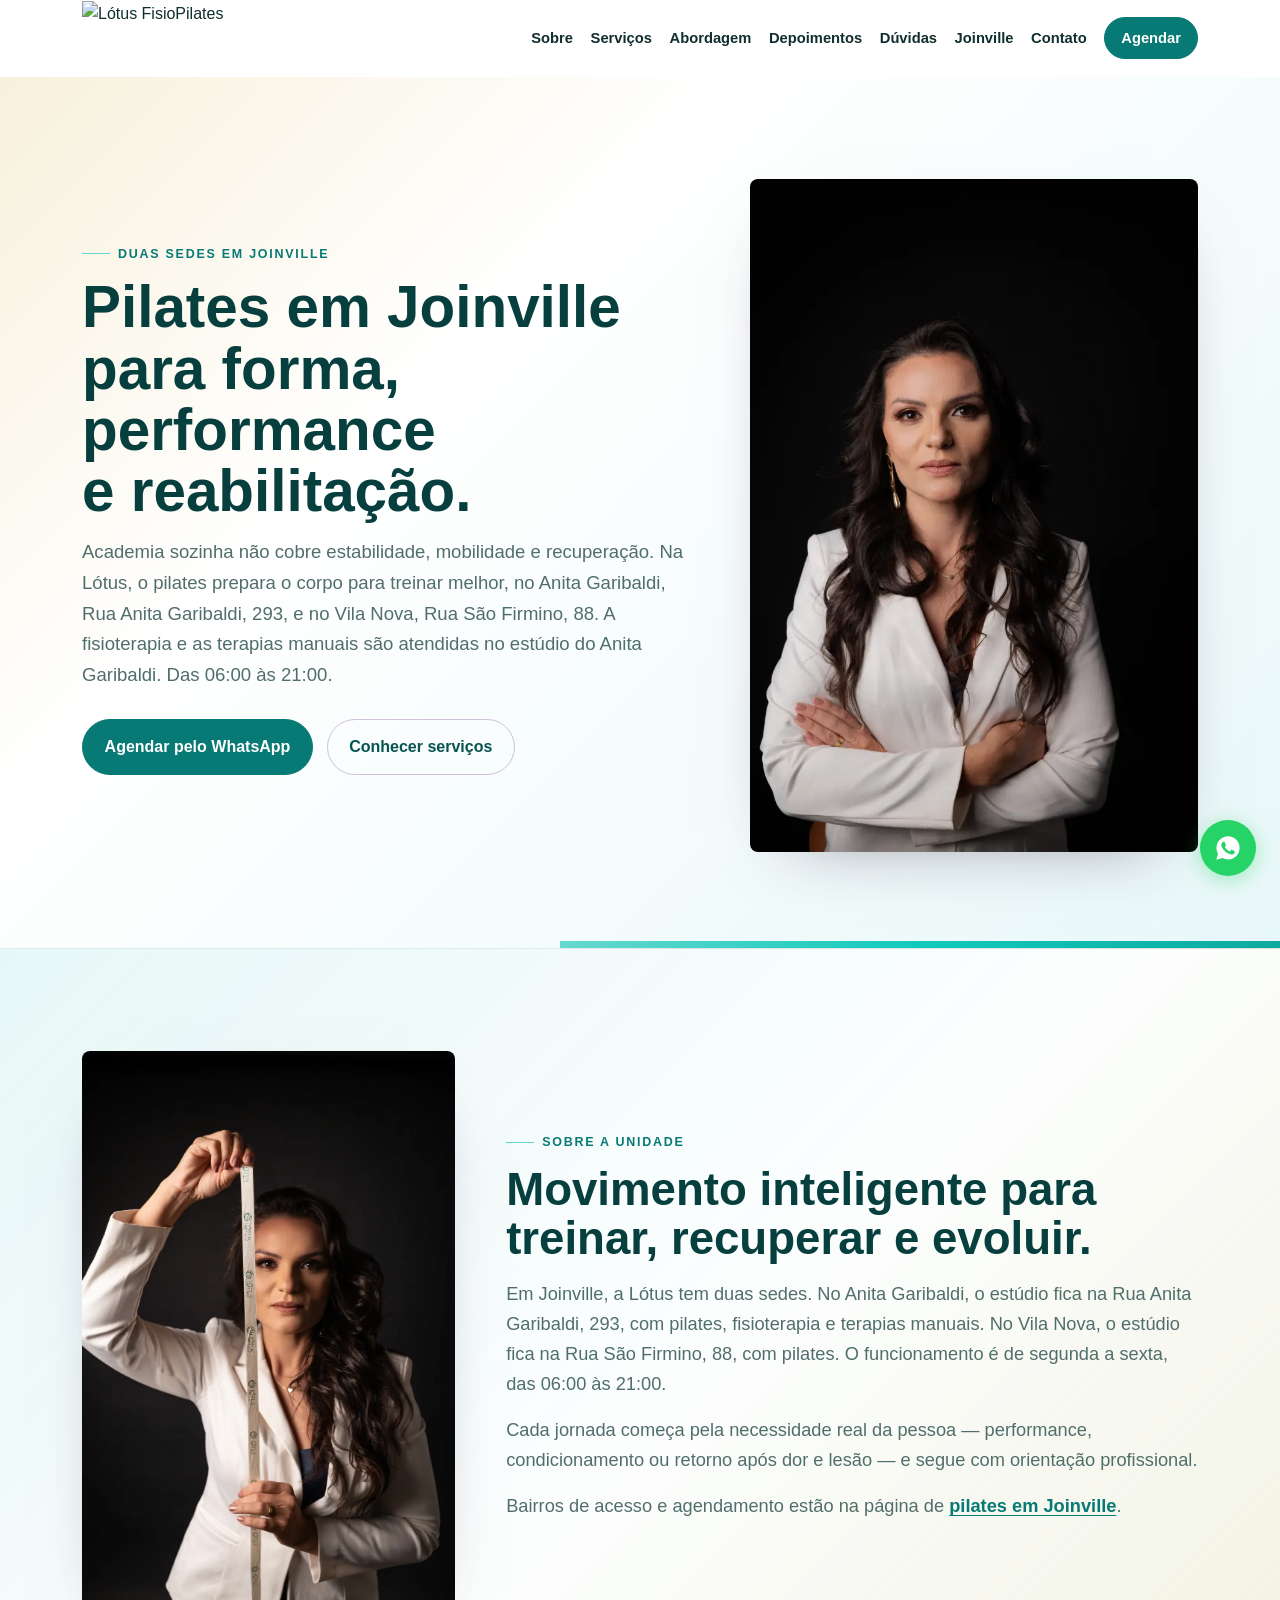
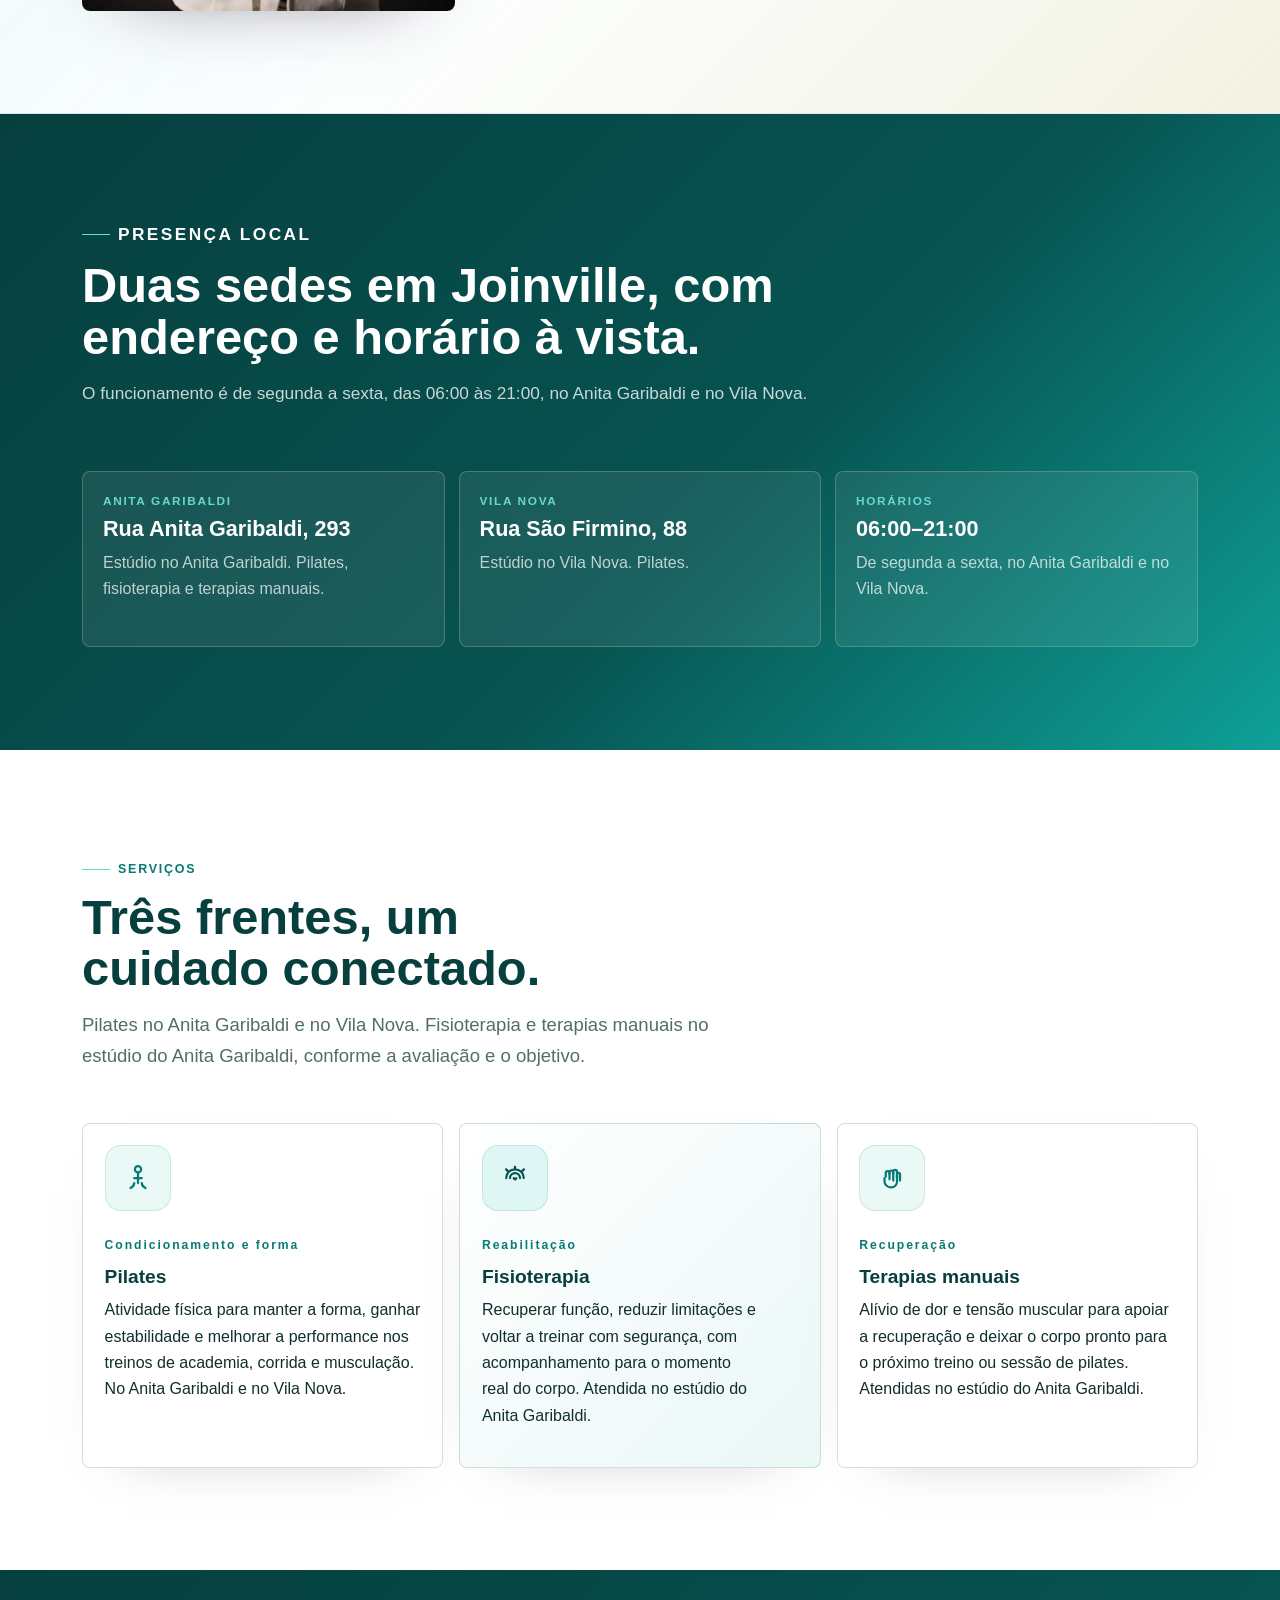
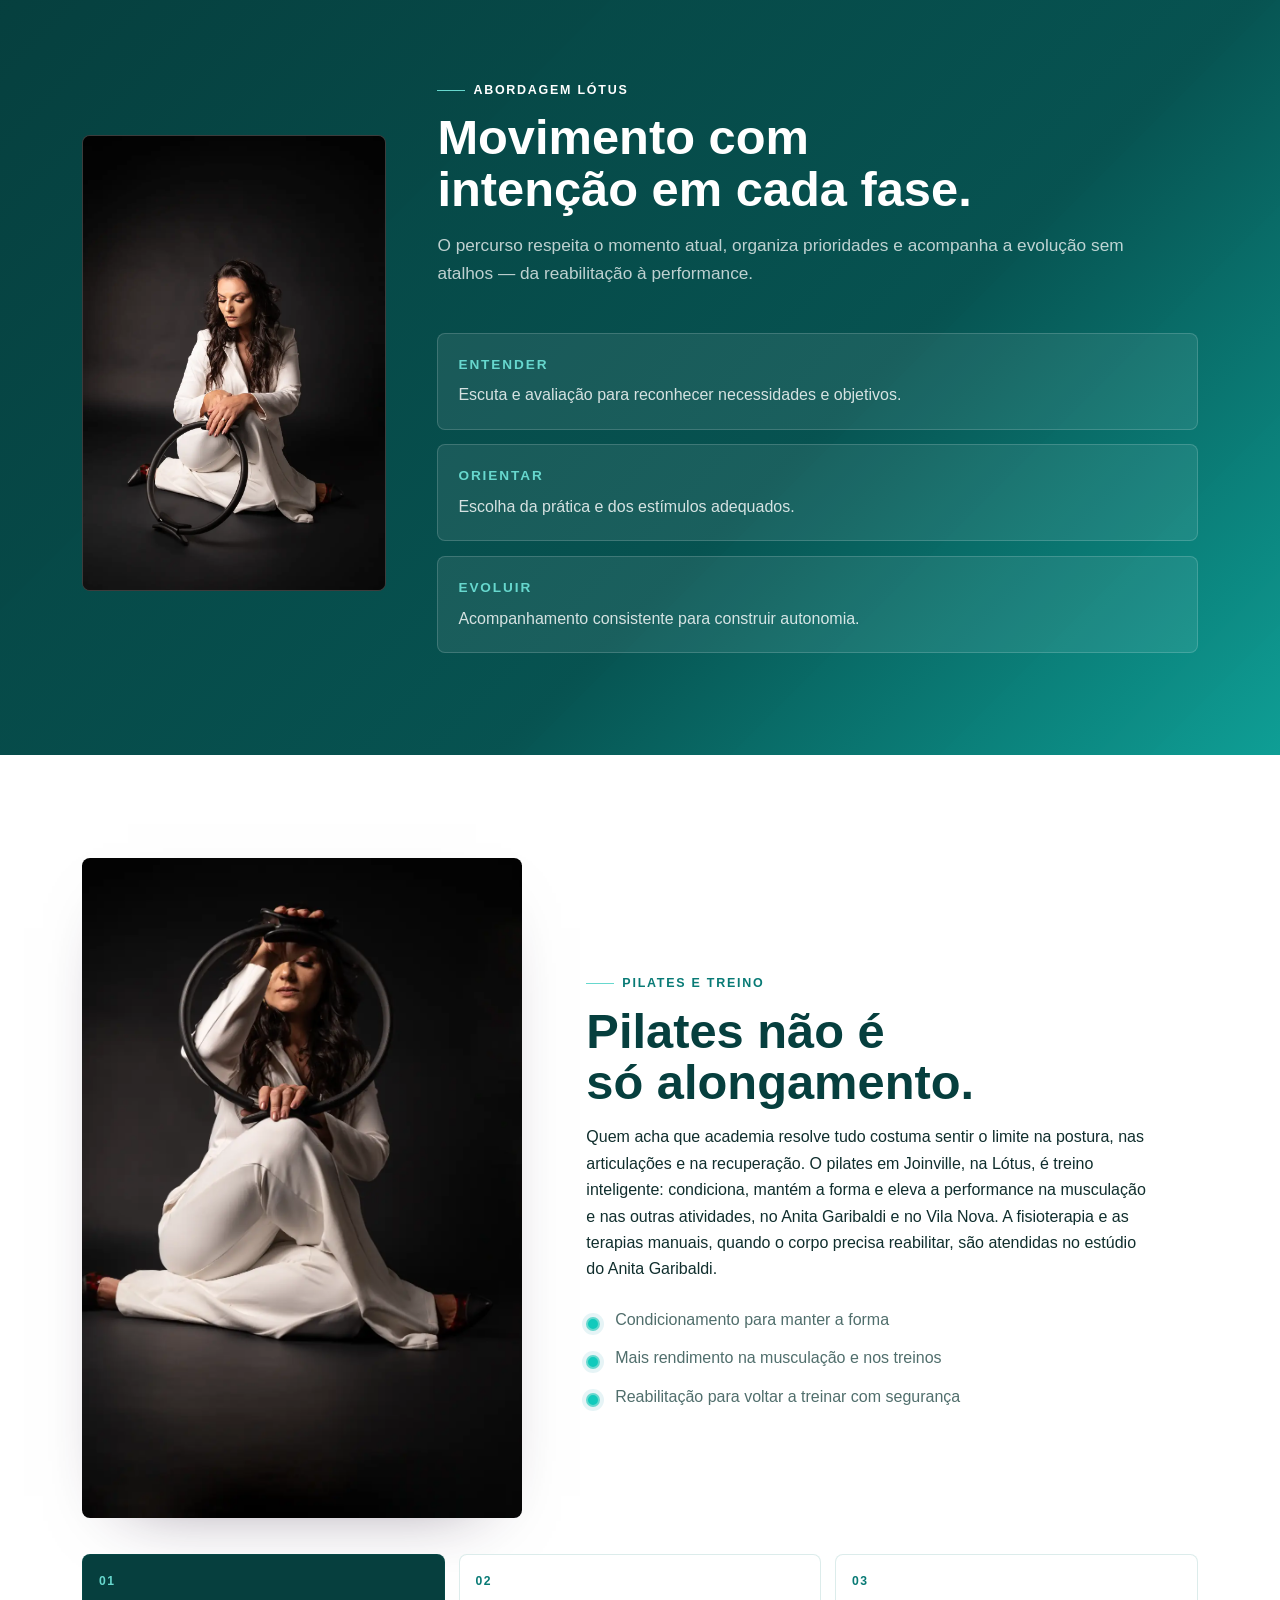
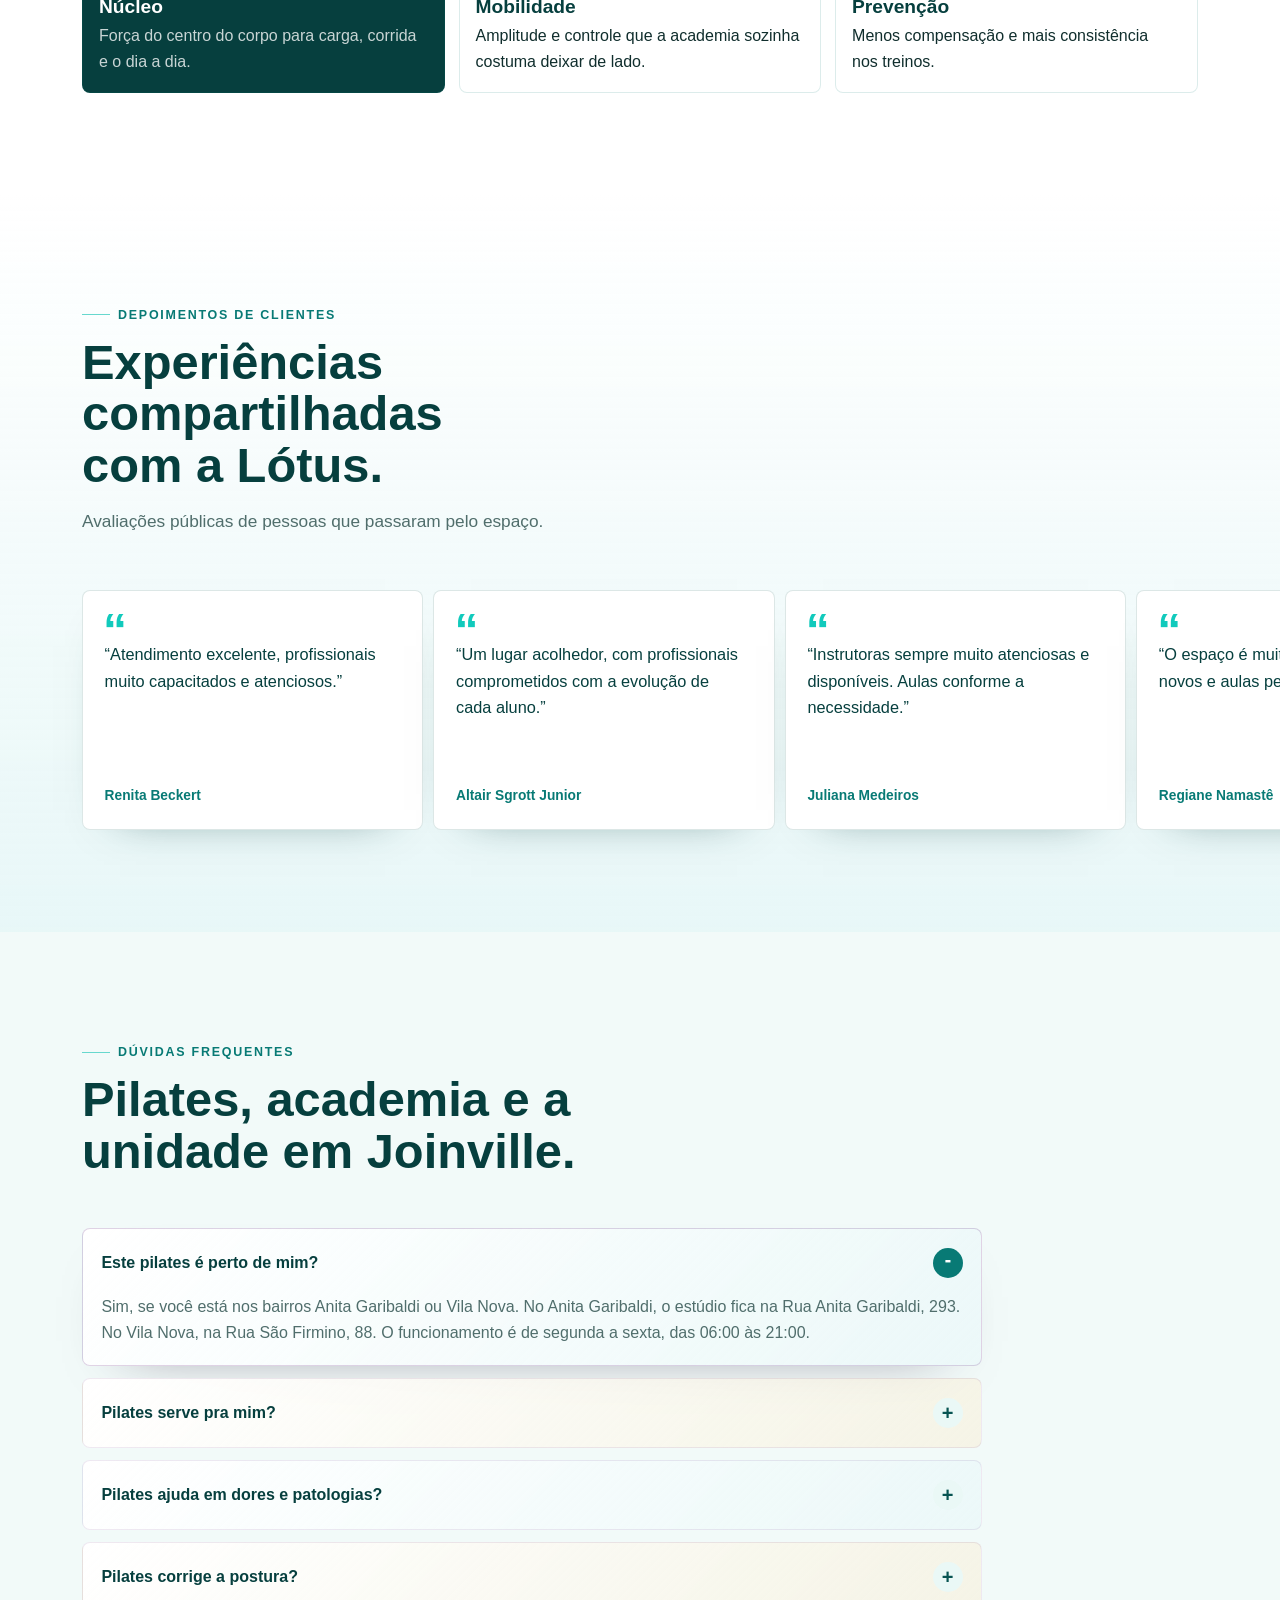
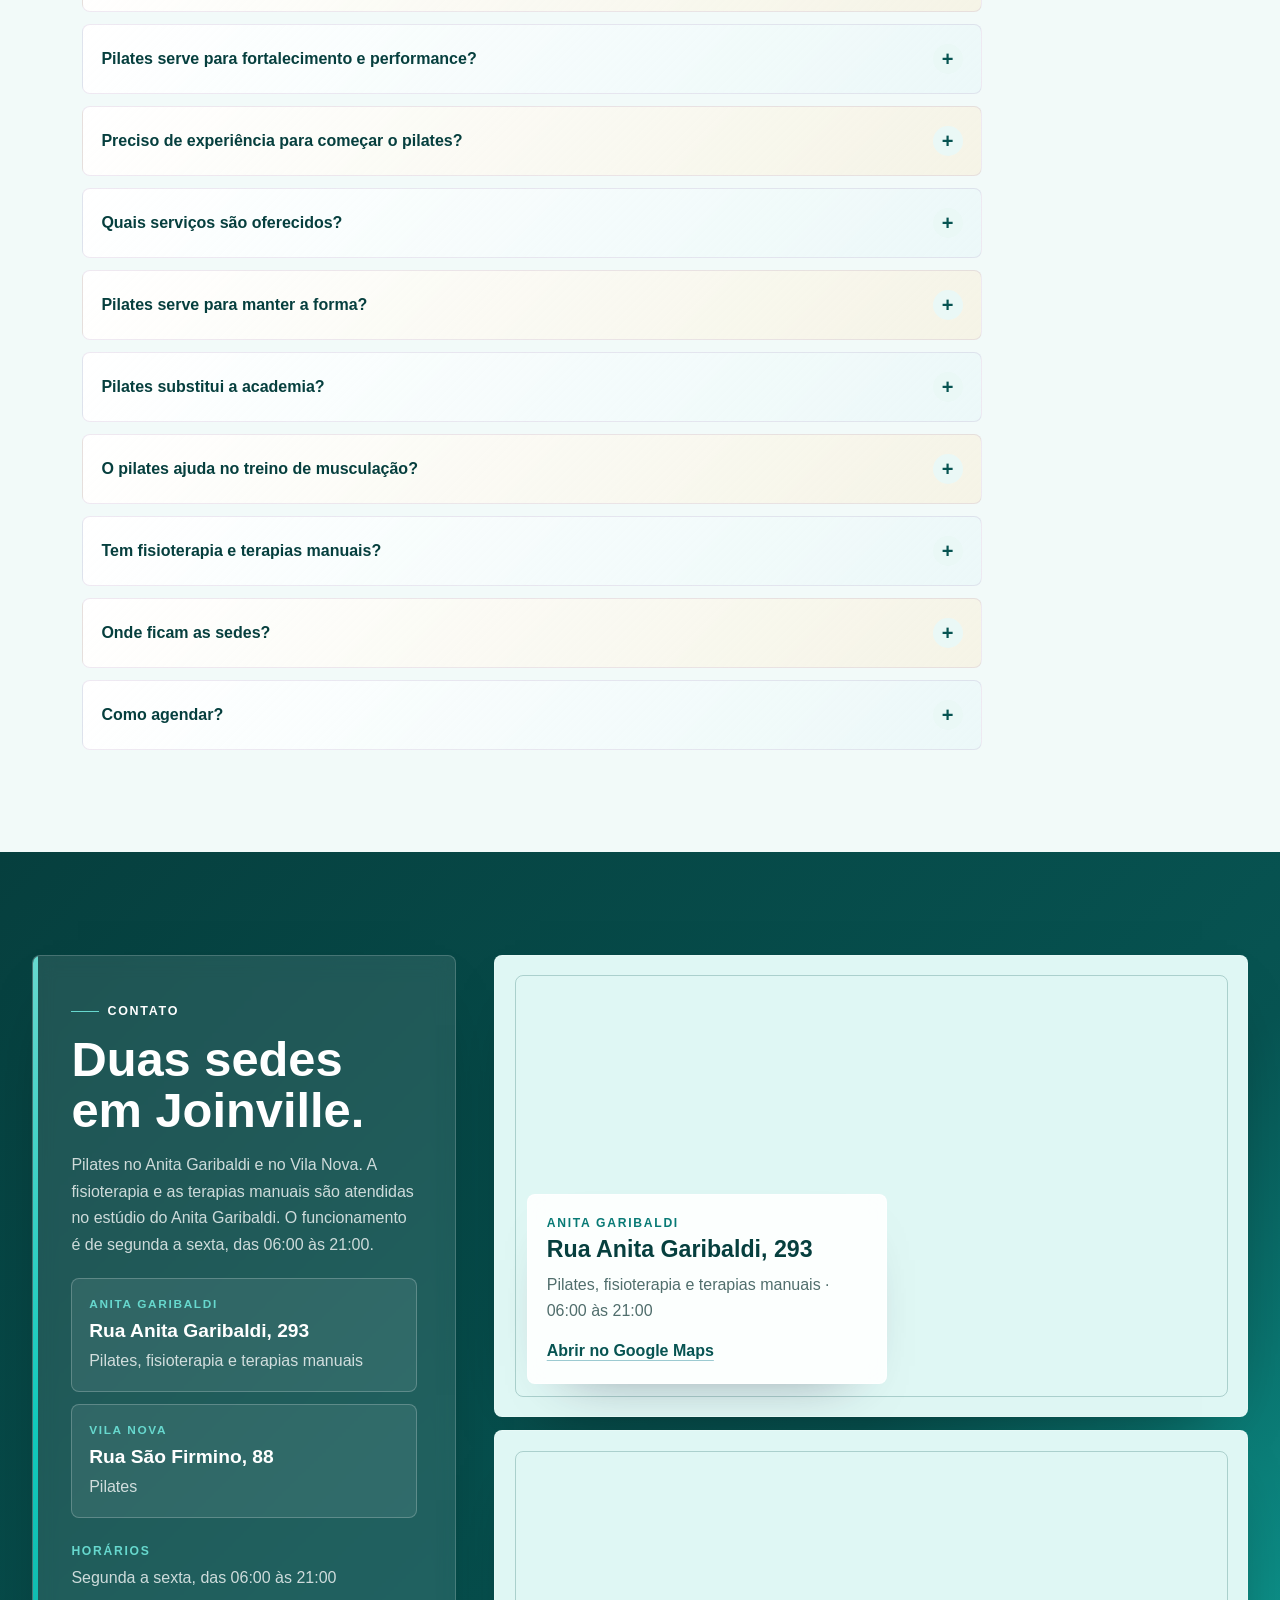
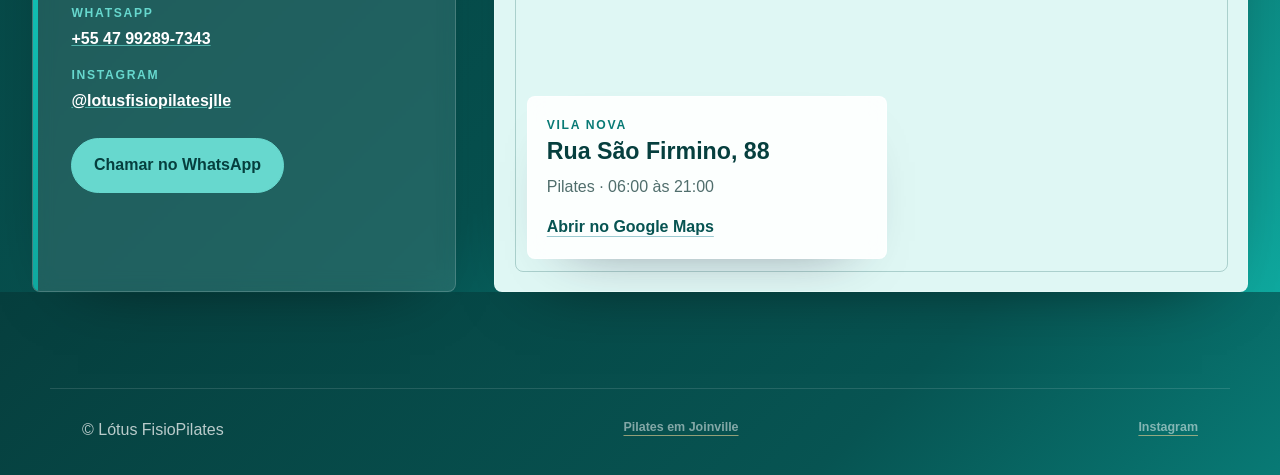
==== commit 04989f53: "Publish the Joinville page and the new studio photos. Co-authored-by: Cursor <cursoragent@cursor.com" ====
--- a/index.html
+++ b/index.html
@@ -3,8 +3,8 @@
 <head>
   <meta charset="utf-8" />
   <meta name="viewport" content="width=device-width, initial-scale=1" />
-  <title>Pilates e Fisioterapia em Joinville | Lótus Anita Garibaldi</title>
-  <meta name="description" content="Pilates em Joinville para forma, performance e reabilitação. Fisioterapia e terapia manual na Vila Nova e Anita Garibaldi. Agende pelo WhatsApp." />
+  <title>Pilates e Fisioterapia em Joinville | Lótus FisioPilates</title>
+  <meta name="description" content="Pilates no Anita Garibaldi e no Vila Nova, em Joinville. Fisioterapia e terapias manuais no estúdio do Anita Garibaldi. Das 06:00 às 21:00." />
   <meta name="theme-color" content="#063f3e" />
   <script async src="https://www.googletagmanager.com/gtag/js?id=G-Y1P8HC9DK9"></script>
   <script>
@@ -17,14 +17,14 @@
   <meta property="og:type" content="website" />
   <meta property="og:locale" content="pt_BR" />
   <meta property="og:url" content="https://lotuspilatesjlle.com.br/" />
-  <meta property="og:title" content="Pilates e Fisioterapia em Joinville | Lótus Anita Garibaldi" />
-  <meta property="og:description" content="Pilates para forma e performance nos treinos, fisioterapia e terapia manual na Vila Nova e Anita Garibaldi, Joinville-SC." />
-  <meta property="og:image" content="https://lotuspilatesjlle.com.br/assets/img/hero-lotus-anita.png" />
-  <meta property="og:image:alt" content="Aula de Pilates orientada na Lótus FisioPilates em Joinville" />
+  <meta property="og:title" content="Pilates e Fisioterapia em Joinville | Lótus FisioPilates" />
+  <meta property="og:description" content="Pilates no Anita Garibaldi e no Vila Nova. Fisioterapia e terapias manuais no estúdio do Anita Garibaldi, das 06:00 às 21:00." />
+  <meta property="og:image" content="https://lotuspilatesjlle.com.br/assets/img/hero-profissional.jpg" />
+  <meta property="og:image:alt" content="Profissional da Lótus FisioPilates em Joinville" />
   <meta name="twitter:card" content="summary_large_image" />
-  <meta name="twitter:title" content="Pilates e Fisioterapia em Joinville | Lótus Anita Garibaldi" />
-  <meta name="twitter:description" content="Pilates para forma e performance, fisioterapia e terapia manual em Joinville-SC." />
-  <meta name="twitter:image" content="https://lotuspilatesjlle.com.br/assets/img/hero-lotus-anita.png" />
+  <meta name="twitter:title" content="Pilates e Fisioterapia em Joinville | Lótus FisioPilates" />
+  <meta name="twitter:description" content="Pilates no Anita Garibaldi e no Vila Nova. Fisioterapia e terapias manuais no estúdio do Anita Garibaldi." />
+  <meta name="twitter:image" content="https://lotuspilatesjlle.com.br/assets/img/hero-profissional.jpg" />
   <link rel="icon" href="./assets/img/favicon_lotus-fisioterapia.png" />
   <link rel="stylesheet" href="./assets/css/style.css" />
   <script type="application/ld+json">
@@ -32,27 +32,18 @@
     "@context": "https://schema.org",
     "@graph": [
       {
-        "@type": ["Physiotherapy", "MedicalBusiness", "SportsActivityLocation"],
+        "@type": "Organization",
         "@id": "https://lotuspilatesjlle.com.br/#negocio",
-        "name": "Lótus FisioPilates — Unidade Anita Garibaldi",
+        "name": "Lótus FisioPilates",
         "url": "https://lotuspilatesjlle.com.br/",
-        "description": "Estúdio de pilates, fisioterapia e terapia manual em Joinville-SC, com foco em reabilitação, performance e condicionamento físico nos bairros Vila Nova e Anita Garibaldi.",
+        "description": "Estúdio de pilates em Joinville-SC, no Anita Garibaldi e no Vila Nova. Fisioterapia e terapias manuais no estúdio do Anita Garibaldi.",
         "telephone": "+55 47 99289-7343",
-        "image": "https://lotuspilatesjlle.com.br/assets/img/hero-lotus-anita.png",
+        "image": "https://lotuspilatesjlle.com.br/assets/img/hero-profissional.jpg",
         "logo": "https://lotuspilatesjlle.com.br/assets/img/logo_lotus-fisioterapia.png",
         "sameAs": ["https://www.instagram.com/lotusfisiopilatesjlle/"],
-        "hasMap": "https://www.google.com/maps/search/?api=1&query=Rua%20Anita%20Garibaldi%20293%20Joinville",
-        "address": {
-          "@type": "PostalAddress",
-          "streetAddress": "Rua Anita Garibaldi, 293",
-          "addressLocality": "Joinville",
-          "addressRegion": "SC",
-          "addressCountry": "BR"
-        },
-        "areaServed": [
-          { "@type": "City", "name": "Joinville" },
-          { "@type": "AdministrativeArea", "name": "Vila Nova" },
-          { "@type": "AdministrativeArea", "name": "Anita Garibaldi" }
+        "location": [
+          { "@id": "https://lotuspilatesjlle.com.br/#sede-anita-garibaldi" },
+          { "@id": "https://lotuspilatesjlle.com.br/#sede-vila-nova" }
         ],
         "openingHoursSpecification": {
           "@type": "OpeningHoursSpecification",
@@ -64,19 +55,105 @@
           "@type": "OfferCatalog",
           "name": "Serviços Lótus FisioPilates",
           "itemListElement": [
-            { "@type": "Offer", "itemOffered": { "@type": "Service", "name": "Pilates", "description": "Condicionamento, forma e performance para treinos." } },
-            { "@type": "Offer", "itemOffered": { "@type": "Service", "name": "Fisioterapia", "description": "Reabilitação e retorno seguro ao movimento e ao treino." } },
-            { "@type": "Offer", "itemOffered": { "@type": "Service", "name": "Terapia manual", "description": "Alívio de tensão, dor e apoio à recuperação." } }
+            { "@type": "Offer", "itemOffered": { "@type": "Service", "name": "Pilates", "description": "Condicionamento, forma e performance no Anita Garibaldi e no Vila Nova." } },
+            { "@type": "Offer", "itemOffered": { "@type": "Service", "name": "Fisioterapia", "description": "Reabilitação atendida no estúdio do Anita Garibaldi." } },
+            { "@type": "Offer", "itemOffered": { "@type": "Service", "name": "Terapias manuais", "description": "Alívio de tensão e dor, atendidas no estúdio do Anita Garibaldi." } }
           ]
         }
       },
       {
+        "@type": ["Physiotherapy", "MedicalBusiness", "SportsActivityLocation"],
+        "@id": "https://lotuspilatesjlle.com.br/#sede-anita-garibaldi",
+        "name": "Lótus FisioPilates — Anita Garibaldi",
+        "description": "Pilates, fisioterapia e terapias manuais no estúdio do Anita Garibaldi.",
+        "parentOrganization": { "@id": "https://lotuspilatesjlle.com.br/#negocio" },
+        "url": "https://lotuspilatesjlle.com.br/",
+        "telephone": "+55 47 99289-7343",
+        "image": "https://lotuspilatesjlle.com.br/assets/img/hero-profissional.jpg",
+        "hasMap": "https://www.google.com/maps/search/?api=1&query=Rua%20Anita%20Garibaldi%20293%20Joinville",
+        "address": {
+          "@type": "PostalAddress",
+          "streetAddress": "Rua Anita Garibaldi, 293",
+          "addressLocality": "Joinville",
+          "addressRegion": "SC",
+          "addressCountry": "BR"
+        },
+        "areaServed": [
+          { "@type": "City", "name": "Joinville" },
+          { "@type": "AdministrativeArea", "name": "Anita Garibaldi" }
+        ],
+        "openingHoursSpecification": {
+          "@type": "OpeningHoursSpecification",
+          "dayOfWeek": ["Monday", "Tuesday", "Wednesday", "Thursday", "Friday"],
+          "opens": "06:00",
+          "closes": "21:00"
+        }
+      },
+      {
+        "@type": "SportsActivityLocation",
+        "@id": "https://lotuspilatesjlle.com.br/#sede-vila-nova",
+        "name": "Lótus FisioPilates — Vila Nova",
+        "description": "Pilates no Vila Nova.",
+        "parentOrganization": { "@id": "https://lotuspilatesjlle.com.br/#negocio" },
+        "url": "https://lotuspilatesjlle.com.br/",
+        "telephone": "+55 47 99289-7343",
+        "image": "https://lotuspilatesjlle.com.br/assets/img/hero-profissional.jpg",
+        "hasMap": "https://www.google.com/maps/search/?api=1&query=Rua%20S%C3%A3o%20Firmino%2088%20Joinville",
+        "address": {
+          "@type": "PostalAddress",
+          "streetAddress": "Rua São Firmino, 88",
+          "addressLocality": "Joinville",
+          "addressRegion": "SC",
+          "addressCountry": "BR"
+        },
+        "areaServed": [
+          { "@type": "City", "name": "Joinville" },
+          { "@type": "AdministrativeArea", "name": "Vila Nova" }
+        ],
+        "openingHoursSpecification": {
+          "@type": "OpeningHoursSpecification",
+          "dayOfWeek": ["Monday", "Tuesday", "Wednesday", "Thursday", "Friday"],
+          "opens": "06:00",
+          "closes": "21:00"
+        }
+      },
+      {
         "@type": "FAQPage",
         "mainEntity": [
           {
             "@type": "Question",
-            "name": "Quais serviços a unidade oferece?",
-            "acceptedAnswer": { "@type": "Answer", "text": "A Lótus oferece pilates, fisioterapia e terapia manual em Joinville, com foco em reabilitação, performance e condicionamento físico." }
+            "name": "Este pilates é perto de mim?",
+            "acceptedAnswer": { "@type": "Answer", "text": "Sim, se você está nos bairros Anita Garibaldi ou Vila Nova. No Anita Garibaldi, o estúdio fica na Rua Anita Garibaldi, 293. No Vila Nova, na Rua São Firmino, 88. O funcionamento é de segunda a sexta, das 06:00 às 21:00." }
+          },
+          {
+            "@type": "Question",
+            "name": "Pilates serve pra mim?",
+            "acceptedAnswer": { "@type": "Answer", "text": "Serve para todas as pessoas. O pilates atende quem convive com dores, quem tem alguma patologia, quem busca correção de postura, fortalecimento, reabilitação ou mais performance. A prática é ajustada depois da avaliação. Quando a prioridade é reabilitar, a fisioterapia e as terapias manuais são atendidas no estúdio do Anita Garibaldi." }
+          },
+          {
+            "@type": "Question",
+            "name": "Pilates ajuda em dores e patologias?",
+            "acceptedAnswer": { "@type": "Answer", "text": "Ajuda, com avaliação antes de definir o caminho. Dores e patologias pedem um olhar individual: o pilates trabalha controle, postura e fortalecimento. A fisioterapia entra quando a reabilitação é a prioridade, no estúdio do Anita Garibaldi." }
+          },
+          {
+            "@type": "Question",
+            "name": "Pilates corrige a postura?",
+            "acceptedAnswer": { "@type": "Answer", "text": "Ajuda na correção de postura. Alinhamento, consciência corporal e fortalecimento do centro do corpo reduzem compensações e organizam a postura no dia a dia e nos treinos, no Anita Garibaldi e no Vila Nova." }
+          },
+          {
+            "@type": "Question",
+            "name": "Pilates serve para fortalecimento e performance?",
+            "acceptedAnswer": { "@type": "Answer", "text": "Serve. O pilates fortalece com controle — núcleo, estabilidade e força — e tende a melhorar o rendimento na musculação, na corrida e em outras atividades. As duas sedes atendem pilates, no Anita Garibaldi e no Vila Nova." }
+          },
+          {
+            "@type": "Question",
+            "name": "Preciso de experiência para começar o pilates?",
+            "acceptedAnswer": { "@type": "Answer", "text": "Não. Iniciantes, quem já treina e quem está em reabilitação começam pela avaliação. O estímulo acompanha o momento do corpo, no Anita Garibaldi ou no Vila Nova." }
+          },
+          {
+            "@type": "Question",
+            "name": "Quais serviços são oferecidos?",
+            "acceptedAnswer": { "@type": "Answer", "text": "A Lótus oferece pilates no Anita Garibaldi e no Vila Nova. A fisioterapia e as terapias manuais são atendidas no estúdio do Anita Garibaldi, com foco em reabilitação, performance e condicionamento físico." }
           },
           {
             "@type": "Question",
@@ -95,18 +172,18 @@
           },
           {
             "@type": "Question",
-            "name": "Tem fisioterapia e terapia manual?",
-            "acceptedAnswer": { "@type": "Answer", "text": "Sim. Além do pilates, a unidade oferece fisioterapia para reabilitação e terapia manual para dor, tensão e recuperação, com indicação após avaliação." }
-          },
-          {
-            "@type": "Question",
-            "name": "Onde fica a unidade?",
-            "acceptedAnswer": { "@type": "Answer", "text": "Rua Anita Garibaldi, 293, nos bairros Vila Nova e Anita Garibaldi, Joinville, Santa Catarina." }
+            "name": "Tem fisioterapia e terapias manuais?",
+            "acceptedAnswer": { "@type": "Answer", "text": "Sim. A fisioterapia e as terapias manuais são atendidas no estúdio do Anita Garibaldi, com indicação após avaliação. No Vila Nova, o atendimento é de pilates." }
+          },
+          {
+            "@type": "Question",
+            "name": "Onde ficam as sedes?",
+            "acceptedAnswer": { "@type": "Answer", "text": "Em Joinville há duas sedes. No Anita Garibaldi, Rua Anita Garibaldi, 293, com pilates, fisioterapia e terapias manuais. No Vila Nova, Rua São Firmino, 88, com pilates. O funcionamento é de segunda a sexta, das 06:00 às 21:00." }
           },
           {
             "@type": "Question",
             "name": "Como agendar?",
-            "acceptedAnswer": { "@type": "Answer", "text": "Pelo WhatsApp +55 47 99289-7343, de segunda a sexta, das 6h às 21h." }
+            "acceptedAnswer": { "@type": "Answer", "text": "Pelo WhatsApp +55 47 99289-7343, de segunda a sexta, das 06:00 às 21:00, no Anita Garibaldi ou no Vila Nova. Fisioterapia e terapias manuais são atendidas no estúdio do Anita Garibaldi." }
           }
         ]
       }
@@ -116,19 +193,19 @@
 </head>
 <body>
   <a class="skip" href="#sobre">Ir para o conteúdo</a>
-  <header class="nav" id="nav"><div class="wrap nav__inner"><a class="brand" href="#topo" aria-label="Lótus FisioPilates, início"><img class="brand__logo" src="./assets/img/logo_lotus-fisioterapia.png" width="338" height="126" alt="Lótus FisioPilates" /></a><button class="burger" id="burger" aria-expanded="false" aria-controls="menu" aria-label="Abrir menu"><span></span><span></span><span></span></button><nav class="menu" id="menu" aria-label="Navegação principal"><a href="#sobre">Sobre</a><a href="#servicos">Serviços</a><a href="#abordagem">Abordagem</a><a href="#depoimentos">Depoimentos</a><a href="#faq">Dúvidas</a><a href="#contato">Contato</a><a class="btn btn--sm" href="https://wa.me/5547992897343?text=Ol%C3%A1%2C%20quero%20agendar%20um%20atendimento%20na%20L%C3%B3tus%20Anita%20Garibaldi." target="_blank" rel="noopener">Agendar</a></nav></div></header>
+  <header class="nav" id="nav"><div class="wrap nav__inner"><a class="brand" href="#topo" aria-label="Lótus FisioPilates, início"><img class="brand__logo" src="./assets/img/logo_lotus-fisioterapia.png" width="338" height="126" alt="Lótus FisioPilates" /></a><button class="burger" id="burger" aria-expanded="false" aria-controls="menu" aria-label="Abrir menu"><span></span><span></span><span></span></button><nav class="menu" id="menu" aria-label="Navegação principal"><a href="#sobre">Sobre</a><a href="#servicos">Serviços</a><a href="#abordagem">Abordagem</a><a href="#depoimentos">Depoimentos</a><a href="#faq">Dúvidas</a><a href="./pilates-em-joinville/">Joinville</a><a href="#contato">Contato</a><a class="btn btn--sm" href="https://wa.me/5547992897343?text=Ol%C3%A1%2C%20quero%20agendar%20um%20atendimento%20na%20L%C3%B3tus." target="_blank" rel="noopener">Agendar</a></nav></div></header>
   <main id="topo">
-    <section class="hero" aria-labelledby="hero-title"><div class="wrap hero__inner"><div class="hero__copy reveal"><p class="eyebrow">Vila Nova e Anita Garibaldi · Joinville</p><h1 id="hero-title">Pilates em Joinville para forma, performance e reabilitação.</h1><p class="lead">Academia sozinha não cobre estabilidade, mobilidade e recuperação. Na Lótus, pilates, fisioterapia e terapia manual preparam o corpo para treinar melhor e se reabilitar com segurança.</p><div class="hero__cta"><a class="btn" href="https://wa.me/5547992897343?text=Ol%C3%A1%2C%20quero%20agendar%20um%20atendimento%20na%20L%C3%B3tus." target="_blank" rel="noopener">Agendar pelo WhatsApp</a><a class="btn btn--ghost" href="#servicos">Conhecer serviços</a></div></div><div class="hero__visual reveal"><picture><source srcset="./assets/img/hero-lotus-anita.webp" type="image/webp" /><img class="hero__image" src="./assets/img/hero-lotus-anita.png" width="1536" height="1024" alt="Aula de pilates para condicionamento e performance na Lótus FisioPilates em Joinville" fetchpriority="high" /></picture></div></div></section>
-    <section class="section section--intro" id="sobre"><div class="wrap about-flow"><div class="about-title reveal"><p class="eyebrow">Sobre a unidade</p><h2>Movimento inteligente para treinar, recuperar e evoluir.</h2></div><div class="intro-copy reveal"><p>Na Vila Nova e Anita Garibaldi, em Joinville, a Lótus reúne pilates, fisioterapia e terapia manual para quem quer manter a forma, render mais nos treinos e cuidar da reabilitação.</p><p>Cada jornada começa pela necessidade real da pessoa — performance, condicionamento ou retorno após dor e lesão — e segue com orientação profissional.</p></div></div></section>
-    <section class="section proof" id="credibilidade"><div class="wrap proof__inner"><div class="proof__copy reveal"><p class="eyebrow">Presença local</p><h2>Informações claras para planejar sua visita.</h2><p>Endereço, contato e horários foram confirmados nas fontes oficiais e no Google Business.</p></div><div class="proof__facts reveal"><article><span>Localização</span><strong>Joinville-SC</strong><p>Rua Anita Garibaldi, 293. Vila Nova e Anita Garibaldi.</p></article><article><span>Horários</span><strong>6h–21h</strong><p>De segunda a sexta, com disponibilidade consultada.</p></article><article><span>Contato</span><strong>WhatsApp</strong><p>Agendamento direto com a unidade.</p></article></div></div></section>
-    <section class="section" id="servicos"><div class="wrap"><div class="section-head reveal"><p class="eyebrow">Serviços</p><h2>Três frentes, um cuidado conectado.</h2><p class="lead">Pilates, fisioterapia e terapia manual conforme a avaliação e o objetivo: forma, performance ou reabilitação.</p></div><div class="service-grid service-grid--compact"><article class="service-card service-card--no-photo reveal"><div class="service-card__mark" aria-hidden="true"><svg viewBox="0 0 24 24" width="30" height="30" fill="none" stroke="currentColor" stroke-width="1.8" stroke-linecap="round" stroke-linejoin="round"><circle cx="12" cy="5" r="2.5"/><path d="M12 8v8M9 12h6M9 16c0 2-1 3-3 4M15 16c0 2 1 3 3 4"/></svg></div><div><span class="card-kicker">Condicionamento e forma</span><h3>Pilates</h3><p>Atividade física para manter a forma, ganhar estabilidade e melhorar a performance nos treinos de academia, corrida e musculação.</p></div></article><article class="service-card service-card--featured service-card--no-photo reveal"><div class="service-card__mark" aria-hidden="true"><svg viewBox="0 0 24 24" width="30" height="30" fill="none" stroke="currentColor" stroke-width="1.8" stroke-linecap="round" stroke-linejoin="round"><path d="M5 12a7 7 0 0114 0M8 12a4 4 0 018 0M11 12a1 1 0 002 0"/><path d="M12 3v2M4.9 5.1l1.4 1.4M19.1 5.1l-1.4 1.4"/></svg></div><div><span class="card-kicker">Reabilitação</span><h3>Fisioterapia</h3><p>Recuperar função, reduzir limitações e voltar a treinar com segurança, com acompanhamento para o momento real do corpo.</p></div></article><article class="service-card service-card--no-photo reveal"><div class="service-card__mark" aria-hidden="true"><svg viewBox="0 0 24 24" width="30" height="30" fill="none" stroke="currentColor" stroke-width="1.8" stroke-linecap="round" stroke-linejoin="round"><path d="M7 11V8a1.5 1.5 0 013 0v5"/><path d="M10 9V7.5a1.5 1.5 0 013 0V14"/><path d="M13 8.5V7a1.5 1.5 0 013 0v8c0 2.5-2 4.5-4.5 4.5H11A5 5 0 016 14.5V12"/><path d="M16 11.5V9a1.2 1.2 0 012.4 0V14"/></svg></div><div><span class="card-kicker">Recuperação</span><h3>Terapia manual</h3><p>Alívio de dor e tensão muscular para apoiar a recuperação e deixar o corpo pronto para o próximo treino ou sessão de pilates.</p></div></article></div></div></section>
-    <section class="section section--violet" id="abordagem"><div class="wrap approach-flow"><div class="approach-head reveal"><p class="eyebrow">Abordagem Lótus</p><h2>Movimento com intenção em cada fase.</h2><p>O percurso respeita o momento atual, organiza prioridades e acompanha a evolução sem atalhos — da reabilitação à performance.</p></div><div class="approach-list reveal"><article><span>Entender</span><p>Escuta e avaliação para reconhecer necessidades e objetivos.</p></article><article><span>Orientar</span><p>Escolha da prática e dos estímulos adequados.</p></article><article><span>Evoluir</span><p>Acompanhamento consistente para construir autonomia.</p></article></div></div></section>
-    <section class="section" id="pilates"><div class="wrap editorial"><div class="editorial__visual reveal" aria-label="Por que pilates além da academia"><div class="care-card care-card--accent"><span>01</span><strong>Núcleo</strong><p>Força do centro do corpo para carga, corrida e o dia a dia.</p></div><div class="care-card"><span>02</span><strong>Mobilidade</strong><p>Amplitude e controle que a academia sozinha costuma deixar de lado.</p></div><div class="care-card"><span>03</span><strong>Prevenção</strong><p>Menos compensação e mais consistência nos treinos.</p></div></div><div class="editorial__copy reveal"><p class="eyebrow">Pilates e treino</p><h2>Pilates não é só alongamento.</h2><p>Quem acha que academia resolve tudo costuma sentir o limite na postura, nas articulações e na recuperação. O pilates em Joinville, na Lótus, é treino inteligente: condiciona, mantém a forma e eleva a performance na musculação e nas outras atividades, com fisioterapia e terapia manual quando o corpo precisa reabilitar.</p><ul class="ticks"><li>Condicionamento para manter a forma</li><li>Mais rendimento na musculação e nos treinos</li><li>Reabilitação para voltar a treinar com segurança</li></ul></div></div></section>
+    <section class="hero" aria-labelledby="hero-title"><div class="wrap hero__inner"><div class="hero__copy reveal"><p class="eyebrow">Duas sedes em Joinville</p><h1 id="hero-title">Pilates em Joinville para forma, performance e reabilitação.</h1><p class="lead">Academia sozinha não cobre estabilidade, mobilidade e recuperação. Na Lótus, o pilates prepara o corpo para treinar melhor, no Anita Garibaldi, Rua Anita Garibaldi, 293, e no Vila Nova, Rua São Firmino, 88. A fisioterapia e as terapias manuais são atendidas no estúdio do Anita Garibaldi. Das 06:00 às 21:00.</p><div class="hero__cta"><a class="btn" href="https://wa.me/5547992897343?text=Ol%C3%A1%2C%20quero%20agendar%20um%20atendimento%20na%20L%C3%B3tus." target="_blank" rel="noopener">Agendar pelo WhatsApp</a><a class="btn btn--ghost" href="#servicos">Conhecer serviços</a></div></div><div class="hero__visual reveal"><picture><source srcset="./assets/img/hero-profissional-720.webp 720w, ./assets/img/hero-profissional.webp 1200w" sizes="(max-width: 919px) 92vw, 38vw" type="image/webp" /><img class="hero__image" src="./assets/img/hero-profissional.jpg" width="1200" height="1798" alt="Profissional da Lótus FisioPilates em Joinville" fetchpriority="high" /></picture></div></div></section>
+    <section class="section section--intro" id="sobre"><div class="wrap about-split"><figure class="about-photo reveal"><picture><source srcset="./assets/img/sobre-fita.webp" type="image/webp" /><img src="./assets/img/sobre-fita.jpg" width="1000" height="1498" alt="Profissional da Lótus segurando a fita com a marca do estúdio" loading="lazy" decoding="async" /></picture></figure><div class="about-main"><div class="about-title reveal"><p class="eyebrow">Sobre a unidade</p><h2>Movimento inteligente para treinar, recuperar e evoluir.</h2></div><div class="intro-copy reveal"><p>Em Joinville, a Lótus tem duas sedes. No Anita Garibaldi, o estúdio fica na Rua Anita Garibaldi, 293, com pilates, fisioterapia e terapias manuais. No Vila Nova, o estúdio fica na Rua São Firmino, 88, com pilates. O funcionamento é de segunda a sexta, das 06:00 às 21:00.</p><p>Cada jornada começa pela necessidade real da pessoa — performance, condicionamento ou retorno após dor e lesão — e segue com orientação profissional.</p><p>Bairros de acesso e agendamento estão na página de <a href="./pilates-em-joinville/">pilates em Joinville</a>.</p></div></div></div></section>
+    <section class="section proof" id="credibilidade"><div class="wrap proof__inner"><div class="proof__copy reveal"><p class="eyebrow">Presença local</p><h2>Duas sedes em Joinville, com endereço e horário à vista.</h2><p>O funcionamento é de segunda a sexta, das 06:00 às 21:00, no Anita Garibaldi e no Vila Nova.</p></div><div class="proof__facts reveal"><article><span>Anita Garibaldi</span><strong>Rua Anita Garibaldi, 293</strong><p>Estúdio no Anita Garibaldi. Pilates, fisioterapia e terapias manuais.</p></article><article><span>Vila Nova</span><strong>Rua São Firmino, 88</strong><p>Estúdio no Vila Nova. Pilates.</p></article><article><span>Horários</span><strong>06:00–21:00</strong><p>De segunda a sexta, no Anita Garibaldi e no Vila Nova.</p></article></div></div></section>
+    <section class="section" id="servicos"><div class="wrap"><div class="section-head reveal"><p class="eyebrow">Serviços</p><h2>Três frentes, um cuidado conectado.</h2><p class="lead">Pilates no Anita Garibaldi e no Vila Nova. Fisioterapia e terapias manuais no estúdio do Anita Garibaldi, conforme a avaliação e o objetivo.</p></div><div class="service-grid service-grid--compact"><article class="service-card service-card--no-photo reveal"><div class="service-card__mark" aria-hidden="true"><svg viewBox="0 0 24 24" width="30" height="30" fill="none" stroke="currentColor" stroke-width="1.8" stroke-linecap="round" stroke-linejoin="round"><circle cx="12" cy="5" r="2.5"/><path d="M12 8v8M9 12h6M9 16c0 2-1 3-3 4M15 16c0 2 1 3 3 4"/></svg></div><div><span class="card-kicker">Condicionamento e forma</span><h3>Pilates</h3><p>Atividade física para manter a forma, ganhar estabilidade e melhorar a performance nos treinos de academia, corrida e musculação. No Anita Garibaldi e no Vila Nova.</p></div></article><article class="service-card service-card--featured service-card--no-photo reveal"><div class="service-card__mark" aria-hidden="true"><svg viewBox="0 0 24 24" width="30" height="30" fill="none" stroke="currentColor" stroke-width="1.8" stroke-linecap="round" stroke-linejoin="round"><path d="M5 12a7 7 0 0114 0M8 12a4 4 0 018 0M11 12a1 1 0 002 0"/><path d="M12 3v2M4.9 5.1l1.4 1.4M19.1 5.1l-1.4 1.4"/></svg></div><div><span class="card-kicker">Reabilitação</span><h3>Fisioterapia</h3><p>Recuperar função, reduzir limitações e voltar a treinar com segurança, com acompanhamento para o momento real do corpo. Atendida no estúdio do Anita Garibaldi.</p></div></article><article class="service-card service-card--no-photo reveal"><div class="service-card__mark" aria-hidden="true"><svg viewBox="0 0 24 24" width="30" height="30" fill="none" stroke="currentColor" stroke-width="1.8" stroke-linecap="round" stroke-linejoin="round"><path d="M7 11V8a1.5 1.5 0 013 0v5"/><path d="M10 9V7.5a1.5 1.5 0 013 0V14"/><path d="M13 8.5V7a1.5 1.5 0 013 0v8c0 2.5-2 4.5-4.5 4.5H11A5 5 0 016 14.5V12"/><path d="M16 11.5V9a1.2 1.2 0 012.4 0V14"/></svg></div><div><span class="card-kicker">Recuperação</span><h3>Terapias manuais</h3><p>Alívio de dor e tensão muscular para apoiar a recuperação e deixar o corpo pronto para o próximo treino ou sessão de pilates. Atendidas no estúdio do Anita Garibaldi.</p></div></article></div></div></section>
+    <section class="section section--violet" id="abordagem"><div class="wrap approach-split"><figure class="approach-photo reveal"><picture><source srcset="./assets/img/abordagem-arco.webp" type="image/webp" /><img src="./assets/img/abordagem-arco.jpg" width="1000" height="1498" alt="Profissional da Lótus com o arco de pilates" loading="lazy" decoding="async" /></picture></figure><div class="approach-main"><div class="approach-head reveal"><p class="eyebrow">Abordagem Lótus</p><h2>Movimento com intenção em cada fase.</h2><p>O percurso respeita o momento atual, organiza prioridades e acompanha a evolução sem atalhos — da reabilitação à performance.</p></div><div class="approach-list reveal"><article><span>Entender</span><p>Escuta e avaliação para reconhecer necessidades e objetivos.</p></article><article><span>Orientar</span><p>Escolha da prática e dos estímulos adequados.</p></article><article><span>Evoluir</span><p>Acompanhamento consistente para construir autonomia.</p></article></div></div></div></section>
+    <section class="section" id="pilates"><div class="wrap editorial"><figure class="editorial__photo reveal"><picture><source srcset="./assets/img/pilates-arco.webp" type="image/webp" /><img src="./assets/img/pilates-arco.jpg" width="1000" height="1498" alt="Profissional da Lótus em exercício com o arco de pilates" loading="lazy" decoding="async" /></picture></figure><div class="editorial__copy reveal"><p class="eyebrow">Pilates e treino</p><h2>Pilates não é só alongamento.</h2><p>Quem acha que academia resolve tudo costuma sentir o limite na postura, nas articulações e na recuperação. O pilates em Joinville, na Lótus, é treino inteligente: condiciona, mantém a forma e eleva a performance na musculação e nas outras atividades, no Anita Garibaldi e no Vila Nova. A fisioterapia e as terapias manuais, quando o corpo precisa reabilitar, são atendidas no estúdio do Anita Garibaldi.</p><ul class="ticks"><li>Condicionamento para manter a forma</li><li>Mais rendimento na musculação e nos treinos</li><li>Reabilitação para voltar a treinar com segurança</li></ul></div></div><div class="wrap care-row reveal" aria-label="Por que pilates além da academia"><article class="care-card care-card--accent"><span>01</span><strong>Núcleo</strong><p>Força do centro do corpo para carga, corrida e o dia a dia.</p></article><article class="care-card"><span>02</span><strong>Mobilidade</strong><p>Amplitude e controle que a academia sozinha costuma deixar de lado.</p></article><article class="care-card"><span>03</span><strong>Prevenção</strong><p>Menos compensação e mais consistência nos treinos.</p></article></div></section>
     <section class="section testimonials" id="depoimentos"><div class="wrap testimonials__inner"><div class="testimonials__head reveal"><p class="eyebrow">Depoimentos de clientes</p><h2>Experiências compartilhadas com a Lótus.</h2><p>Avaliações públicas de pessoas que passaram pelo espaço.</p></div><div class="testimonial-marquee reveal" aria-label="Depoimentos de clientes"><div class="testimonial-track"><blockquote class="testimonial-card"><p>“Atendimento excelente, profissionais muito capacitados e atenciosos.”</p><footer>Renita Beckert</footer></blockquote><blockquote class="testimonial-card"><p>“Um lugar acolhedor, com profissionais comprometidos com a evolução de cada aluno.”</p><footer>Altair Sgrott Junior</footer></blockquote><blockquote class="testimonial-card"><p>“Instrutoras sempre muito atenciosas e disponíveis. Aulas conforme a necessidade.”</p><footer>Juliana Medeiros</footer></blockquote><blockquote class="testimonial-card"><p>“O espaço é muito agradável, aparelhos novos e aulas personalizadas.”</p><footer>Regiane Namastê</footer></blockquote><blockquote class="testimonial-card"><p>“A minha experiência com a Lótus Pilates é a melhor possível.”</p><footer>Camila de Albuquerque Holanda</footer></blockquote><blockquote class="testimonial-card"><p>“Amo fazer Pilates, minha professora é super prestativa e dedicada.”</p><footer>Sirlene Roveda</footer></blockquote><blockquote class="testimonial-card"><p>“Excelentes profissionais, local seguro, agradável, limpo e super organizado.”</p><footer>Melissa Puertas</footer></blockquote></div></div></div></section>
-    <section class="section section--soft" id="faq"><div class="wrap"><div class="section-head reveal"><p class="eyebrow">Dúvidas frequentes</p><h2>Pilates, academia e a unidade em Joinville.</h2></div><div class="faq-list reveal"><details class="faq-item is-open" open><summary>Quais serviços são oferecidos?</summary><div class="faq-answer"><div><p>Pilates, fisioterapia e terapia manual, com foco em reabilitação, performance e condicionamento físico.</p></div></div></details><details class="faq-item"><summary>Pilates serve para manter a forma?</summary><div class="faq-answer"><div><p>Sim. É uma atividade física completa para condicionamento, postura, força e mobilidade — inclusive para quem já treina na academia.</p></div></div></details><details class="faq-item"><summary>Pilates substitui a academia?</summary><div class="faq-answer"><div><p>Não precisa substituir. O pilates complementa o treino: fortalece o centro do corpo, reduz compensações e melhora o rendimento na musculação e em outras atividades.</p></div></div></details><details class="faq-item"><summary>O pilates ajuda no treino de musculação?</summary><div class="faq-answer"><div><p>Ajuda. Núcleo mais estável, melhor amplitude e menos sobrecarga nas articulações tendem a elevar a performance e a prevenir lesões de carga.</p></div></div></details><details class="faq-item"><summary>Tem fisioterapia e terapia manual?</summary><div class="faq-answer"><div><p>Sim. Fisioterapia para reabilitação e terapia manual para dor, tensão e recuperação, com indicação após avaliação.</p></div></div></details><details class="faq-item"><summary>Onde fica a unidade?</summary><div class="faq-answer"><div><p>Rua Anita Garibaldi, 293, nos bairros Vila Nova e Anita Garibaldi, Joinville, Santa Catarina.</p></div></div></details><details class="faq-item"><summary>Como agendar?</summary><div class="faq-answer"><div><p>Pelo WhatsApp +55 47 99289-7343, de segunda a sexta, das 6h às 21h.</p></div></div></details></div></div></section>
-    <section class="section contact" id="contato"><div class="wrap contact__inner"><div class="contact__panel reveal"><p class="eyebrow">Contato</p><h2>Seu próximo movimento começa aqui.</h2><p>Fale com a unidade da Vila Nova e Anita Garibaldi, em Joinville, e consulte a melhor disponibilidade para pilates, fisioterapia ou terapia manual.</p><dl class="info"><dt>Endereço</dt><dd>Rua Anita Garibaldi, 293, Joinville - SC</dd><dt>WhatsApp</dt><dd><a href="https://wa.me/5547992897343" target="_blank" rel="noopener">+55 47 99289-7343</a></dd><dt>Instagram</dt><dd><a href="https://www.instagram.com/lotusfisiopilatesjlle/" target="_blank" rel="noopener">@lotusfisiopilatesjlle</a></dd><dt>Horários</dt><dd>Segunda a sexta, 6h–21h</dd></dl><div class="contact-actions"><a class="btn" href="https://wa.me/5547992897343?text=Ol%C3%A1%2C%20quero%20agendar%20na%20L%C3%B3tus%20Anita%20Garibaldi." target="_blank" rel="noopener">Chamar no WhatsApp</a><a class="btn btn--ghost" href="https://www.google.com/maps/search/?api=1&amp;query=Rua%20Anita%20Garibaldi%20293%20Joinville" target="_blank" rel="noopener">Abrir mapa</a></div></div><div class="contact__map reveal"><iframe src="https://www.google.com/maps?q=Rua%20Anita%20Garibaldi%2C%20293%2C%20Joinville%20-%20SC&amp;output=embed" title="Mapa da Lótus FisioPilates, unidade Anita Garibaldi em Joinville" loading="lazy" referrerpolicy="no-referrer-when-downgrade"></iframe><div class="map-card"><span>Lótus FisioPilates</span><strong>Unidade Anita Garibaldi</strong><p>Rua Anita Garibaldi, 293 · Vila Nova e Anita Garibaldi · Joinville</p><a href="https://www.google.com/maps/search/?api=1&amp;query=Rua%20Anita%20Garibaldi%20293%20Joinville" target="_blank" rel="noopener">Abrir no Google Maps</a></div></div></div></section>
+    <section class="section section--soft" id="faq"><div class="wrap"><div class="section-head reveal"><p class="eyebrow">Dúvidas frequentes</p><h2>Pilates, academia e a unidade em Joinville.</h2></div><div class="faq-list reveal"><details class="faq-item is-open" open><summary>Este pilates é perto de mim?</summary><div class="faq-answer"><div><p>Sim, se você está nos bairros Anita Garibaldi ou Vila Nova. No Anita Garibaldi, o estúdio fica na Rua Anita Garibaldi, 293. No Vila Nova, na Rua São Firmino, 88. O funcionamento é de segunda a sexta, das 06:00 às 21:00.</p></div></div></details><details class="faq-item"><summary>Pilates serve pra mim?</summary><div class="faq-answer"><div><p>Serve para todas as pessoas. O pilates atende quem convive com dores, quem tem alguma patologia, quem busca correção de postura, fortalecimento, reabilitação ou mais performance. A prática é ajustada depois da avaliação. Quando a prioridade é reabilitar, a fisioterapia e as terapias manuais são atendidas no estúdio do Anita Garibaldi.</p></div></div></details><details class="faq-item"><summary>Pilates ajuda em dores e patologias?</summary><div class="faq-answer"><div><p>Ajuda, com avaliação antes de definir o caminho. Dores e patologias pedem um olhar individual: o pilates trabalha controle, postura e fortalecimento. A fisioterapia entra quando a reabilitação é a prioridade, no estúdio do Anita Garibaldi.</p></div></div></details><details class="faq-item"><summary>Pilates corrige a postura?</summary><div class="faq-answer"><div><p>Ajuda na correção de postura. Alinhamento, consciência corporal e fortalecimento do centro do corpo reduzem compensações e organizam a postura no dia a dia e nos treinos, no Anita Garibaldi e no Vila Nova.</p></div></div></details><details class="faq-item"><summary>Pilates serve para fortalecimento e performance?</summary><div class="faq-answer"><div><p>Serve. O pilates fortalece com controle — núcleo, estabilidade e força — e tende a melhorar o rendimento na musculação, na corrida e em outras atividades. As duas sedes atendem pilates, no Anita Garibaldi e no Vila Nova.</p></div></div></details><details class="faq-item"><summary>Preciso de experiência para começar o pilates?</summary><div class="faq-answer"><div><p>Não. Iniciantes, quem já treina e quem está em reabilitação começam pela avaliação. O estímulo acompanha o momento do corpo, no Anita Garibaldi ou no Vila Nova.</p></div></div></details><details class="faq-item"><summary>Quais serviços são oferecidos?</summary><div class="faq-answer"><div><p>Pilates no Anita Garibaldi e no Vila Nova. A fisioterapia e as terapias manuais são atendidas no estúdio do Anita Garibaldi, com foco em reabilitação, performance e condicionamento físico.</p></div></div></details><details class="faq-item"><summary>Pilates serve para manter a forma?</summary><div class="faq-answer"><div><p>Sim. É uma atividade física completa para condicionamento, postura, força e mobilidade — inclusive para quem já treina na academia.</p></div></div></details><details class="faq-item"><summary>Pilates substitui a academia?</summary><div class="faq-answer"><div><p>Não precisa substituir. O pilates complementa o treino: fortalece o centro do corpo, reduz compensações e melhora o rendimento na musculação e em outras atividades.</p></div></div></details><details class="faq-item"><summary>O pilates ajuda no treino de musculação?</summary><div class="faq-answer"><div><p>Ajuda. Núcleo mais estável, melhor amplitude e menos sobrecarga nas articulações tendem a elevar a performance e a prevenir lesões de carga.</p></div></div></details><details class="faq-item"><summary>Tem fisioterapia e terapias manuais?</summary><div class="faq-answer"><div><p>Sim. A fisioterapia e as terapias manuais são atendidas no estúdio do Anita Garibaldi, com indicação após avaliação. No Vila Nova, o atendimento é de pilates.</p></div></div></details><details class="faq-item"><summary>Onde ficam as sedes?</summary><div class="faq-answer"><div><p>Em Joinville há duas sedes. No Anita Garibaldi, Rua Anita Garibaldi, 293, com pilates, fisioterapia e terapias manuais. No Vila Nova, Rua São Firmino, 88, com pilates. O funcionamento é de segunda a sexta, das 06:00 às 21:00. Mais detalhes na página de <a href="./pilates-em-joinville/">pilates em Joinville</a>.</p></div></div></details><details class="faq-item"><summary>Como agendar?</summary><div class="faq-answer"><div><p>Pelo WhatsApp +55 47 99289-7343, de segunda a sexta, das 06:00 às 21:00, no Anita Garibaldi ou no Vila Nova. Fisioterapia e terapias manuais são atendidas no estúdio do Anita Garibaldi.</p></div></div></details></div></div></section>
+    <section class="section contact" id="contato"><div class="wrap contact__inner"><div class="contact__panel reveal"><p class="eyebrow">Contato</p><h2>Duas sedes em Joinville.</h2><p>Pilates no Anita Garibaldi e no Vila Nova. A fisioterapia e as terapias manuais são atendidas no estúdio do Anita Garibaldi. O funcionamento é de segunda a sexta, das 06:00 às 21:00.</p><div class="studio-list"><article class="studio-card"><span>Anita Garibaldi</span><strong>Rua Anita Garibaldi, 293</strong><p>Pilates, fisioterapia e terapias manuais</p></article><article class="studio-card"><span>Vila Nova</span><strong>Rua São Firmino, 88</strong><p>Pilates</p></article></div><dl class="info"><dt>Horários</dt><dd>Segunda a sexta, das 06:00 às 21:00</dd><dt>WhatsApp</dt><dd><a href="https://wa.me/5547992897343" target="_blank" rel="noopener">+55 47 99289-7343</a></dd><dt>Instagram</dt><dd><a href="https://www.instagram.com/lotusfisiopilatesjlle/" target="_blank" rel="noopener">@lotusfisiopilatesjlle</a></dd></dl><div class="contact-actions"><a class="btn" href="https://wa.me/5547992897343?text=Ol%C3%A1%2C%20quero%20agendar%20na%20L%C3%B3tus." target="_blank" rel="noopener">Chamar no WhatsApp</a></div></div><div class="contact__maps reveal"><div class="contact__map"><iframe src="https://www.google.com/maps?q=Rua%20Anita%20Garibaldi%2C%20293%2C%20Joinville%20-%20SC&amp;output=embed" title="Mapa da Lótus FisioPilates na Rua Anita Garibaldi, 293, Joinville" loading="lazy" referrerpolicy="no-referrer-when-downgrade"></iframe><div class="map-card"><span>Anita Garibaldi</span><strong>Rua Anita Garibaldi, 293</strong><p>Pilates, fisioterapia e terapias manuais · 06:00 às 21:00</p><a href="https://www.google.com/maps/search/?api=1&amp;query=Rua%20Anita%20Garibaldi%20293%20Joinville" target="_blank" rel="noopener">Abrir no Google Maps</a></div></div><div class="contact__map"><iframe src="https://www.google.com/maps?q=Rua%20S%C3%A3o%20Firmino%2C%2088%2C%20Joinville%20-%20SC&amp;output=embed" title="Mapa da Lótus FisioPilates na Rua São Firmino, 88, Joinville" loading="lazy" referrerpolicy="no-referrer-when-downgrade"></iframe><div class="map-card"><span>Vila Nova</span><strong>Rua São Firmino, 88</strong><p>Pilates · 06:00 às 21:00</p><a href="https://www.google.com/maps/search/?api=1&amp;query=Rua%20S%C3%A3o%20Firmino%2088%20Joinville" target="_blank" rel="noopener">Abrir no Google Maps</a></div></div></div></div></section>
   </main>
-  <footer class="footer"><div class="wrap footer__bottom"><span>© <span id="ano"></span> Lótus FisioPilates</span><a href="https://www.instagram.com/lotusfisiopilatesjlle/" target="_blank" rel="noopener">Instagram</a></div></footer>
+  <footer class="footer"><div class="wrap footer__bottom"><span>© <span id="ano"></span> Lótus FisioPilates</span><a href="./pilates-em-joinville/">Pilates em Joinville</a><a href="https://www.instagram.com/lotusfisiopilatesjlle/" target="_blank" rel="noopener">Instagram</a></div></footer>
   <a class="wpp" href="https://wa.me/5547992897343" target="_blank" rel="noopener" aria-label="Conversar pelo WhatsApp"><svg viewBox="0 0 24 24" width="28" height="28" fill="currentColor" aria-hidden="true"><path d="M12.04 2C6.58 2 2.13 6.45 2.13 11.91c0 1.75.46 3.45 1.32 4.95L2 22l5.25-1.38c1.45.79 3.08 1.21 4.79 1.21 5.46 0 9.91-4.45 9.91-9.91C22 6.45 17.5 2 12.04 2zm5.8 14.16c-.24.68-1.42 1.31-1.95 1.38-.5.07-1.13.1-1.82-.11-.42-.13-.96-.31-1.65-.61-2.9-1.25-4.8-4.17-4.94-4.37-.14-.2-1.18-1.57-1.18-2.99 0-1.42.74-2.12 1.01-2.41.27-.29.58-.36.78-.36.2 0 .39 0 .56.01.18.01.42-.07.66.5.24.59.82 2.01.89 2.16.07.15.12.32.02.51-.09.2-.14.32-.27.49-.14.17-.29.38-.41.51-.14.14-.28.29-.12.57.16.27.72 1.19 1.55 1.93 1.07.95 1.97 1.24 2.24 1.38.27.14.43.12.59-.07.16-.2.68-.79.86-1.06.18-.27.36-.22.61-.13.25.09 1.59.75 1.86.89.27.14.45.2.52.31.07.12.07.66-.17 1.34z"/></svg><span>WhatsApp</span></a>
   <script src="./assets/js/script.js"></script><script>window.addEventListener("load",function(){if(window.__studioSiteJsReady)return;var b=document.querySelector("#burger"),m=document.querySelector("#menu");if(b&&m)b.addEventListener("click",function(){var on=!m.classList.contains("is-open");m.classList.toggle("is-open",on);b.classList.toggle("is-open",on);b.setAttribute("aria-expanded",String(on))});document.querySelectorAll(".reveal").forEach(function(e){e.classList.add("is-in","visible")})});</script>
 </body>
--- a/assets/css/style.css
+++ b/assets/css/style.css
@@ -807,7 +807,8 @@
   background: linear-gradient(135deg, #fff 0%, rgba(247, 239, 216, 0.58) 100%);
 }
 
-.faq-item.is-open {
+.faq-item.is-open,
+.faq-item[open] {
   border-color: rgba(102, 39, 126, 0.2);
   box-shadow: 0 22px 58px -44px rgba(36, 17, 47, 0.62);
 }
@@ -850,7 +851,8 @@
   transition: background 0.25s ease, color 0.25s ease, transform 0.25s ease;
 }
 
-.faq-item.is-open summary::after {
+.faq-item.is-open summary::after,
+.faq-item[open] summary::after {
   content: "-";
   background: var(--violet-700);
   color: #fff;
@@ -869,7 +871,8 @@
   overflow: hidden;
 }
 
-.faq-item.is-open .faq-answer {
+.faq-item.is-open .faq-answer,
+.faq-item[open] .faq-answer {
   grid-template-rows: 1fr;
   opacity: 1;
   transform: translateY(0);
@@ -1398,7 +1401,7 @@
 }
 body { font-family: "Manrope Local", Arial, sans-serif; }
 .brand__logo { width: clamp(160px, 20vw, 200px); max-width: 200px; }
-.hero__image { aspect-ratio: 1.04; object-position: center 45%; }
+.hero__image { aspect-ratio: 2 / 3; object-position: center; background: #111; }
 .hero__visual picture { display: block; width: 100%; height: 100%; }
 .image-disclaimer { position: absolute; z-index: 2; right: .7rem; bottom: .7rem; padding: .42rem .66rem; border-radius: 999px; background: rgba(6,63,62,.88); color: #fff; font-size: .72rem; }
 .service-grid.service-grid--compact { grid-template-columns: repeat(3, minmax(0, 1fr)); }
@@ -1407,7 +1410,7 @@
 .footer__brand img { width: min(260px, 100%); }
 .wpp { background: var(--violet-900); }
 @media (max-width: 980px) { .service-grid.service-grid--compact { grid-template-columns: 1fr; } }
-@media (max-width: 759px) { .hero__image { aspect-ratio: 1.12; } }
+@media (max-width: 759px) { .hero__image { aspect-ratio: 2 / 3; } }
 .reveal { opacity: 1; transform: none; }
 .testimonials { overflow: hidden; }
 .testimonials__inner, .testimonial-carousel { min-width: 0; }
@@ -1835,3 +1838,225 @@
     display: none;
   }
 }
+
+.crumbs ol {
+  display: flex;
+  flex-wrap: wrap;
+  gap: 0.35rem 0.15rem;
+  margin: 0 0 0.9rem;
+  padding: 0;
+  list-style: none;
+  color: var(--ink-soft);
+  font-size: 0.88rem;
+  font-weight: 700;
+}
+
+.crumbs li:not(:last-child)::after {
+  content: "/";
+  margin-left: 0.45rem;
+  color: var(--teal-700);
+}
+
+.crumbs a {
+  color: var(--teal-700);
+  text-decoration-thickness: 1px;
+  text-underline-offset: 3px;
+}
+
+.crumbs [aria-current="page"] {
+  color: var(--violet-950);
+}
+
+.menu a[aria-current="page"] {
+  color: var(--teal-700);
+}
+
+.intro-copy a,
+.faq-answer a,
+.editorial__copy a,
+.city-more a {
+  color: var(--teal-700);
+  font-weight: 750;
+  text-underline-offset: 3px;
+}
+
+.city-more {
+  max-width: 720px;
+  margin: 1.4rem 0 0;
+  color: var(--ink-soft);
+}
+
+.area-list {
+  display: flex;
+  flex-wrap: wrap;
+  gap: 0.55rem;
+  margin: 0 0 1.4rem;
+  padding: 0;
+  list-style: none;
+}
+
+.area-list li {
+  padding: 0.45rem 0.85rem;
+  border: 1px solid var(--line);
+  border-radius: 999px;
+  background: #fff;
+  color: var(--violet-950);
+  font-size: 0.92rem;
+  font-weight: 750;
+}
+
+.area-notes {
+  display: grid;
+  gap: 0.85rem;
+}
+
+.area-notes article {
+  padding: 1.2rem 1.25rem;
+  border: 1px solid var(--line);
+  border-radius: var(--radius);
+  background: #fff;
+}
+
+.area-notes p {
+  margin: 0;
+  color: var(--ink-soft);
+}
+
+@media (min-width: 980px) {
+  .area-notes {
+    grid-template-columns: repeat(3, minmax(0, 1fr));
+  }
+}
+
+@media (max-width: 900px) {
+  .hero-metrics {
+    width: calc(100% - 4.6rem);
+  }
+
+  .hero-metrics span {
+    flex-basis: 100%;
+  }
+}
+
+.about-photo,
+.approach-photo,
+.editorial__photo {
+  margin: 0;
+}
+
+.about-photo img,
+.approach-photo img,
+.editorial__photo img {
+  display: block;
+  width: 100%;
+  aspect-ratio: 2 / 3;
+  object-fit: cover;
+  object-position: center;
+  border-radius: var(--radius);
+  background: #111;
+}
+
+.about-photo img,
+.editorial__photo img {
+  box-shadow: var(--shadow);
+}
+
+.approach-photo img {
+  border: 1px solid rgba(255, 255, 255, 0.18);
+}
+
+.about-split,
+.approach-split {
+  display: grid;
+  align-items: center;
+  gap: clamp(1.5rem, 4vw, 3.4rem);
+}
+
+.about-main .about-title,
+.about-main .intro-copy,
+.about-main .about-title h2,
+.about-main .about-title .eyebrow {
+  max-width: none;
+  margin-inline: 0;
+  text-align: left;
+}
+
+.about-main .intro-copy {
+  margin-top: 0.4rem;
+}
+
+.approach-main {
+  display: grid;
+  gap: clamp(1.2rem, 3vw, 1.8rem);
+}
+
+.care-row {
+  display: grid;
+  gap: 0.85rem;
+  margin-top: clamp(1.5rem, 3vw, 2.2rem);
+}
+
+@media (min-width: 760px) {
+  .care-row {
+    grid-template-columns: repeat(3, minmax(0, 1fr));
+  }
+}
+
+.studio-list {
+  display: grid;
+  gap: 0.75rem;
+  margin: 1.25rem 0 0;
+}
+
+.studio-card {
+  padding: 1rem 1.05rem 1.05rem;
+  border: 1px solid rgba(255, 255, 255, 0.22);
+  border-radius: var(--radius);
+  background: rgba(255, 255, 255, 0.08);
+}
+
+.studio-card span {
+  display: block;
+  margin-bottom: 0.3rem;
+  color: var(--gold-300);
+  font-size: 0.74rem;
+  font-weight: 900;
+  letter-spacing: 0.14em;
+  text-transform: uppercase;
+}
+
+.studio-card strong {
+  display: block;
+  color: #fff;
+  font-size: 1.2rem;
+  line-height: 1.2;
+}
+
+.studio-card p {
+  margin: 0.35rem 0 0;
+  color: rgba(255, 255, 255, 0.78);
+}
+
+.contact__maps {
+  display: grid;
+  gap: 0.85rem;
+}
+
+.contact__maps .contact__map,
+.contact__maps .contact__map iframe {
+  min-height: 460px;
+}
+
+@media (min-width: 920px) {
+  .about-split {
+    grid-template-columns: minmax(240px, 0.62fr) minmax(0, 1.15fr);
+  }
+
+  .approach-split {
+    grid-template-columns: minmax(220px, 0.48fr) minmax(0, 1.2fr);
+  }
+
+  .approach-split .approach-list {
+    grid-template-columns: 1fr;
+  }
+}
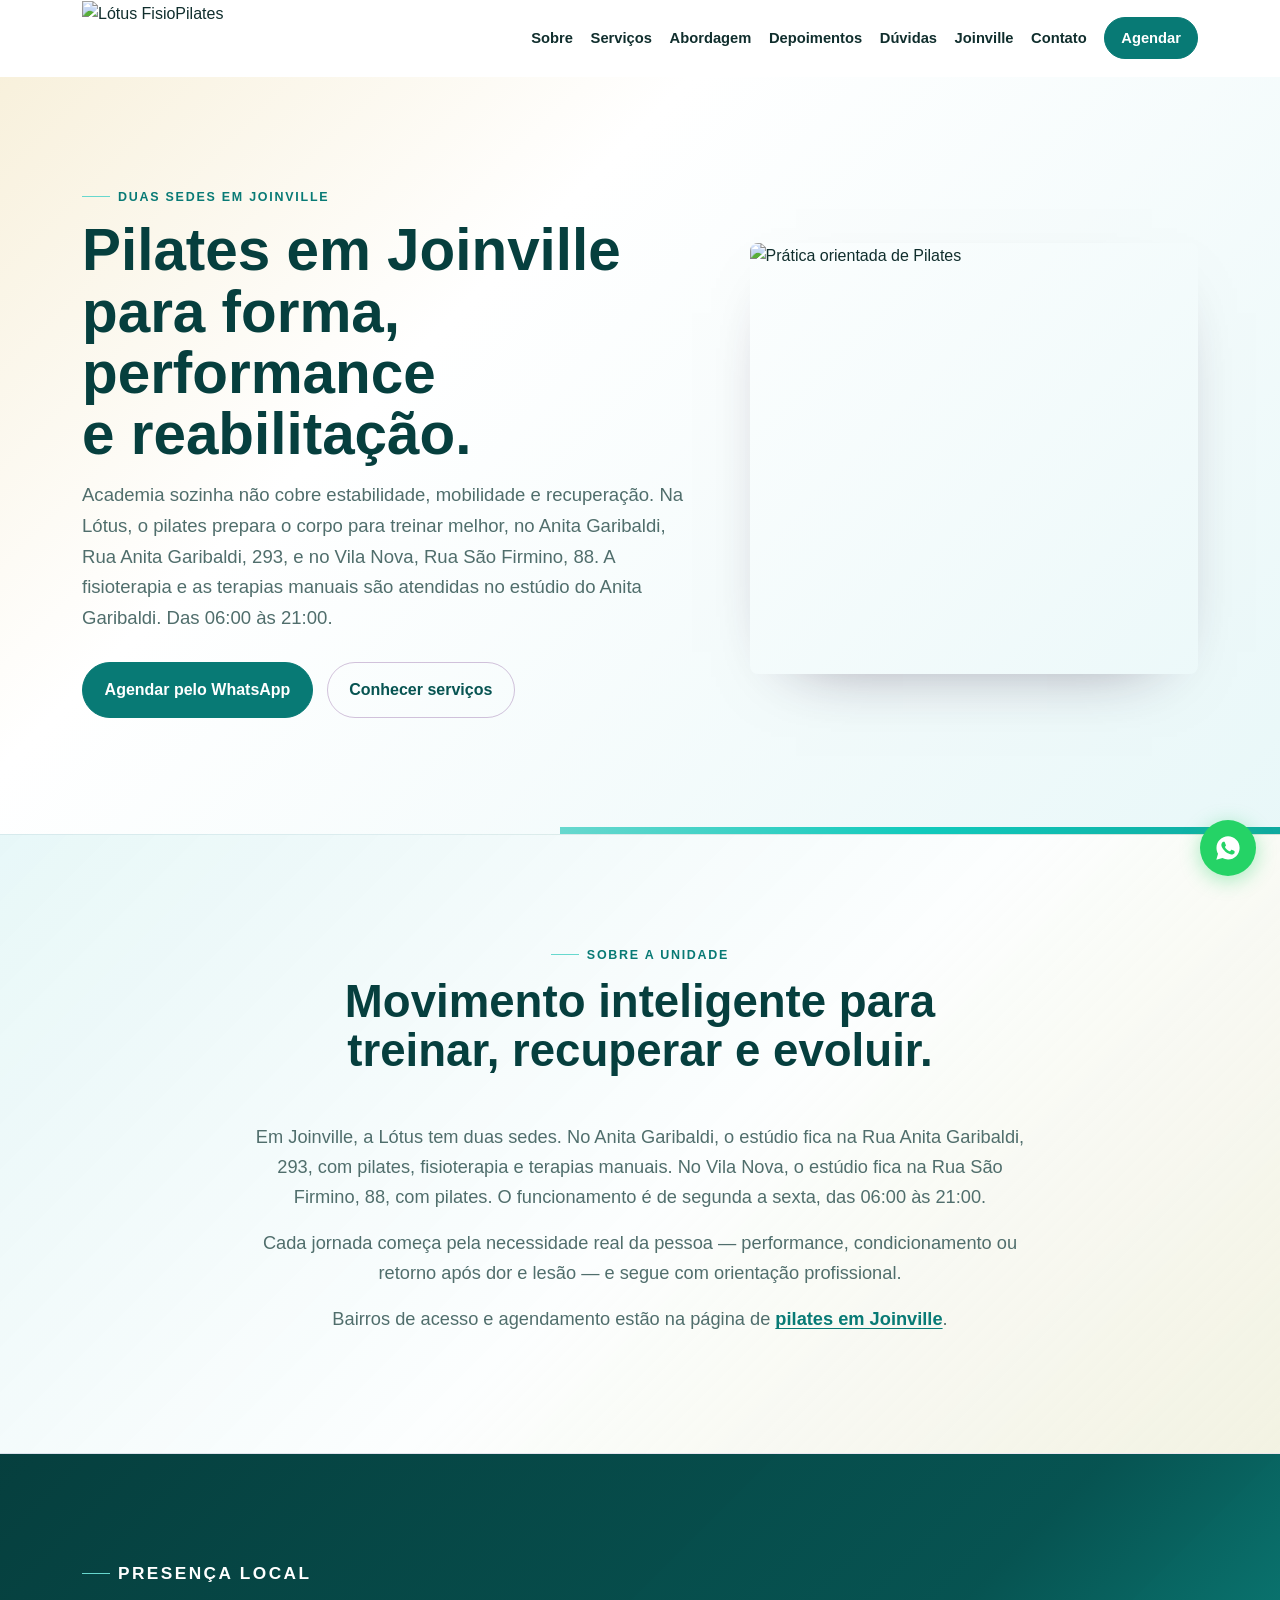
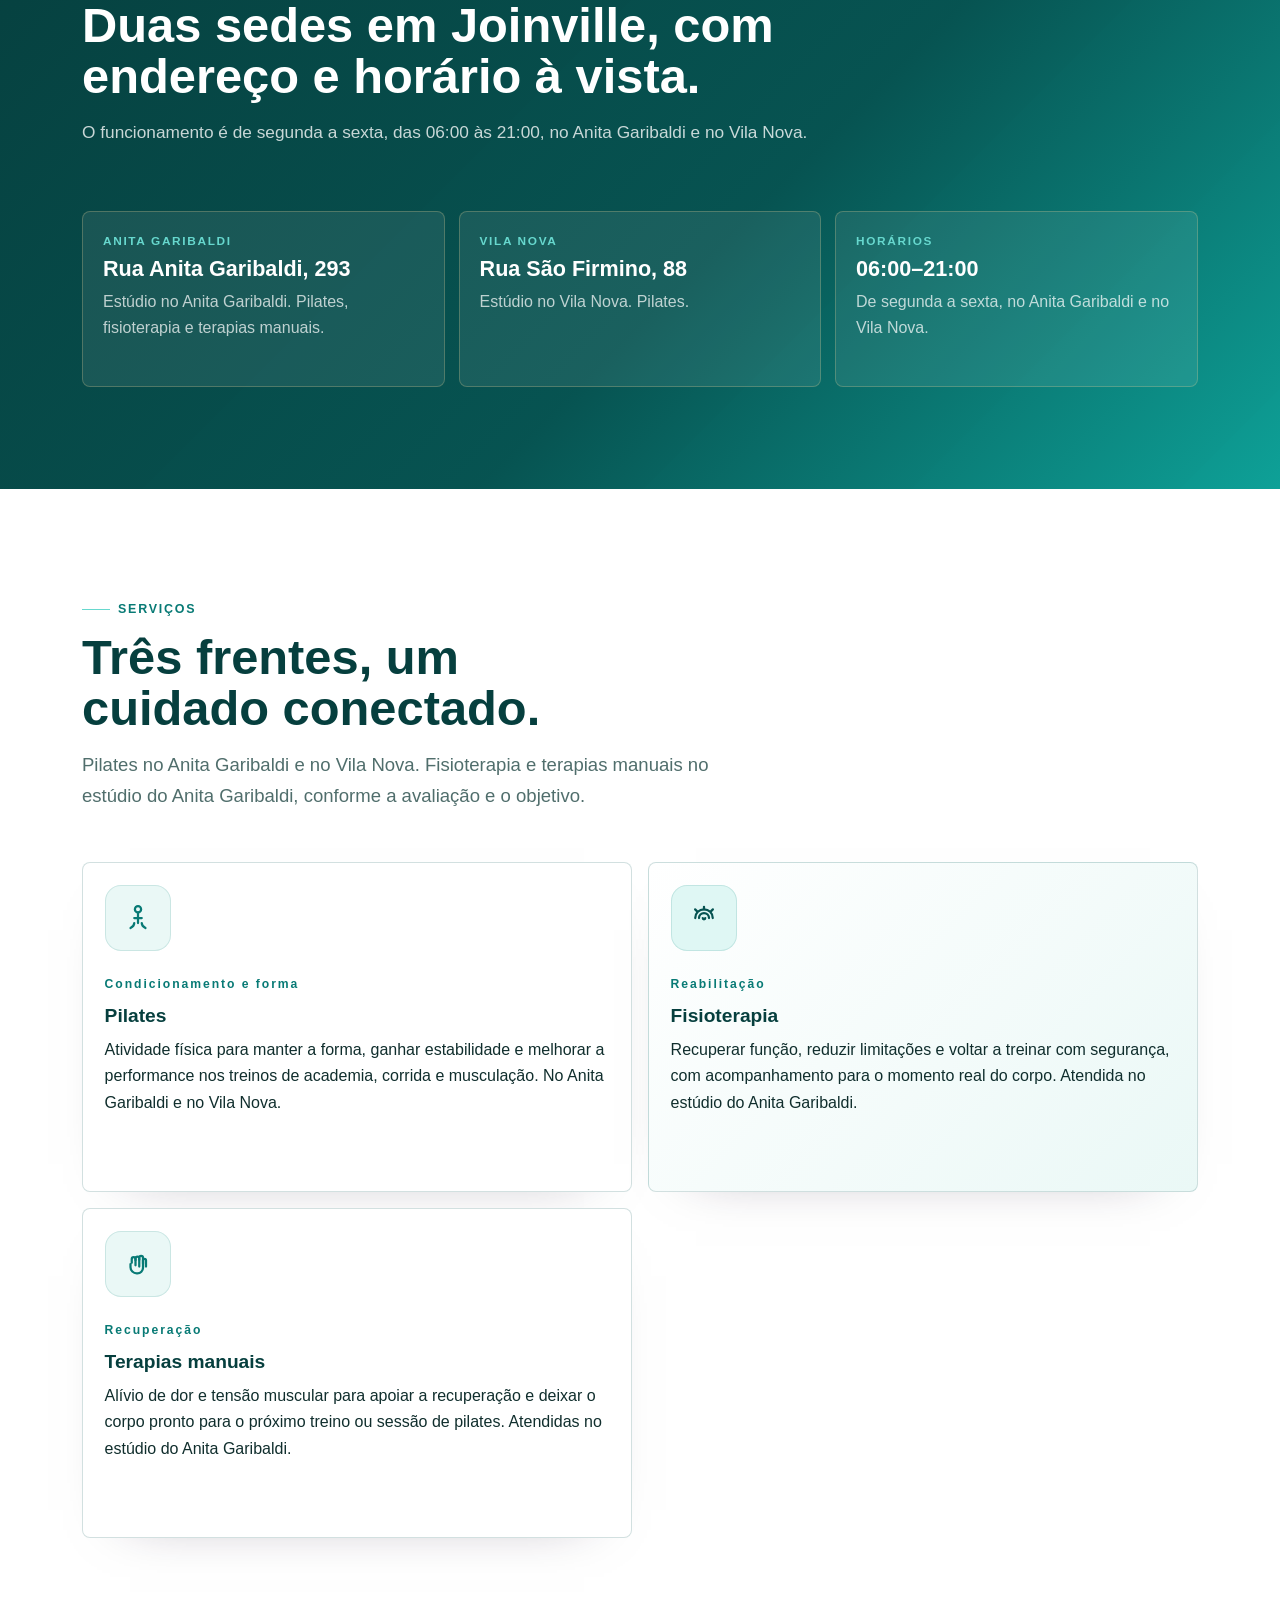
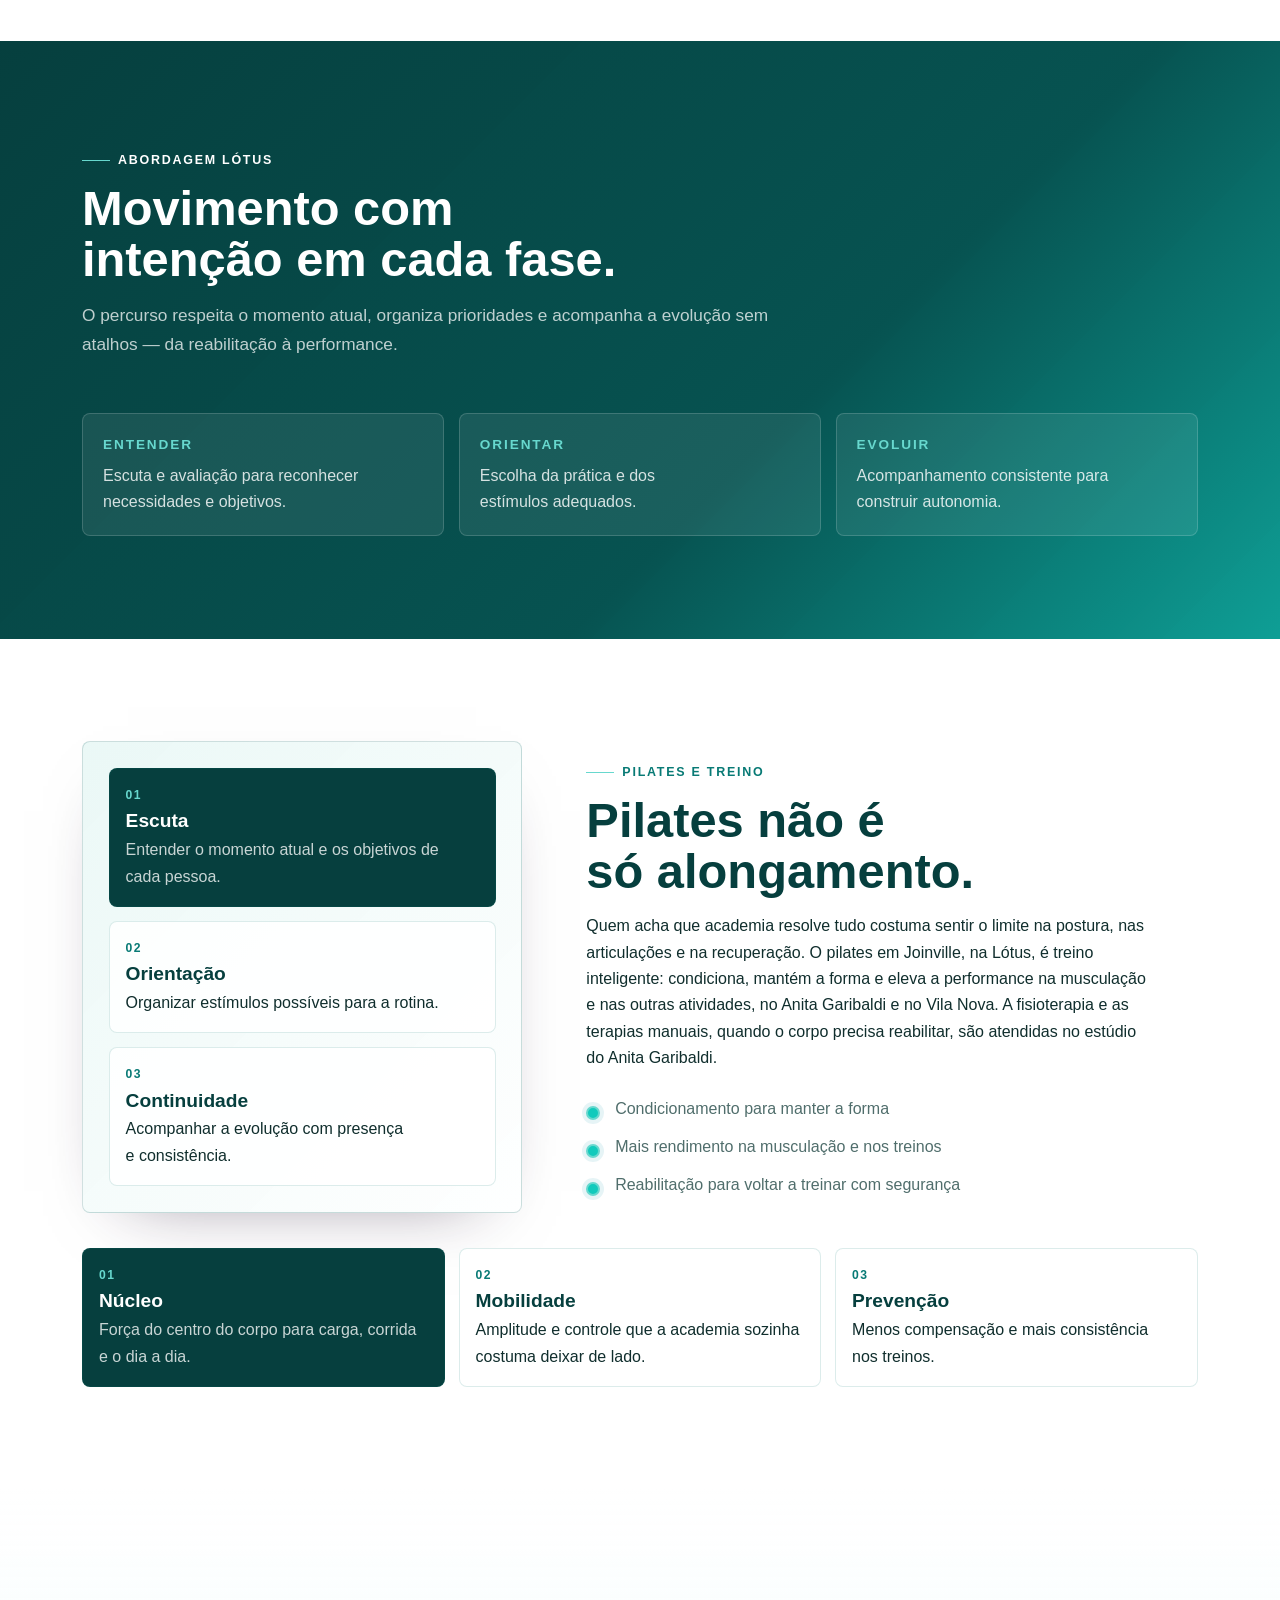
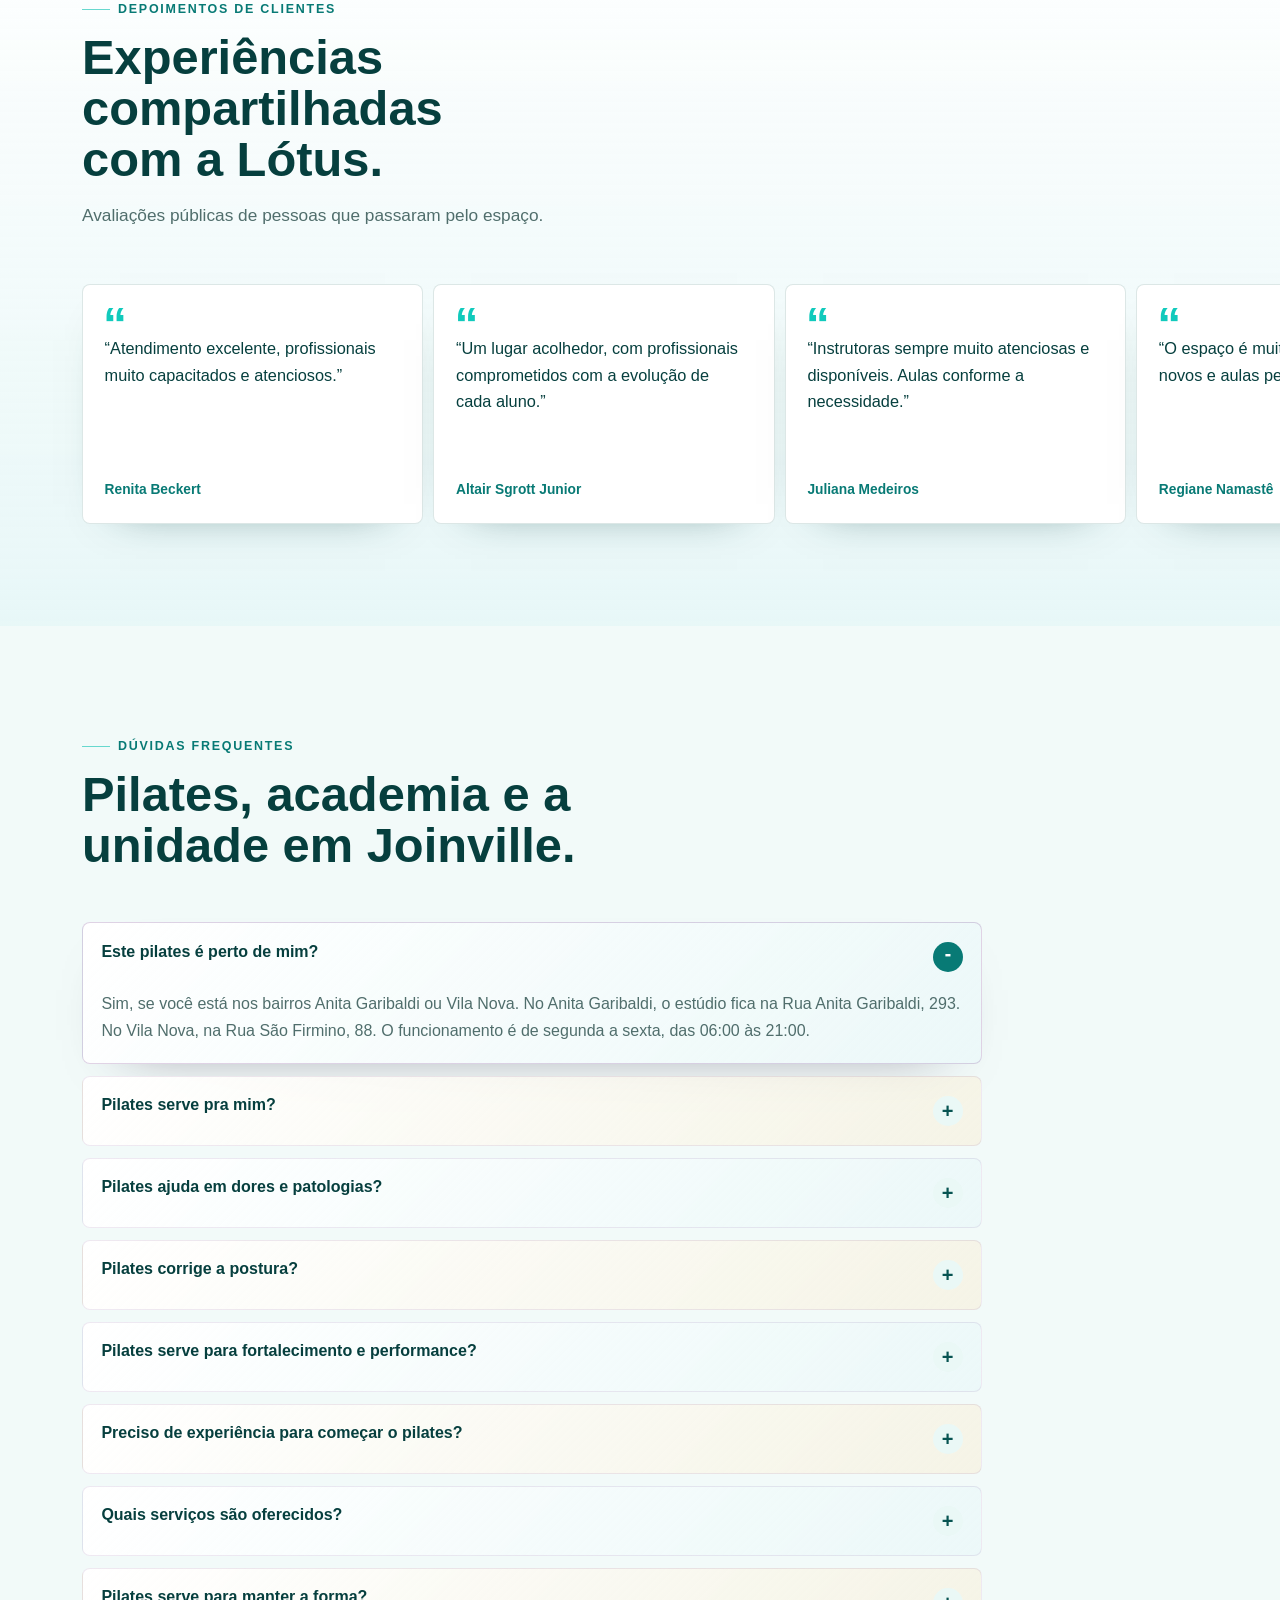
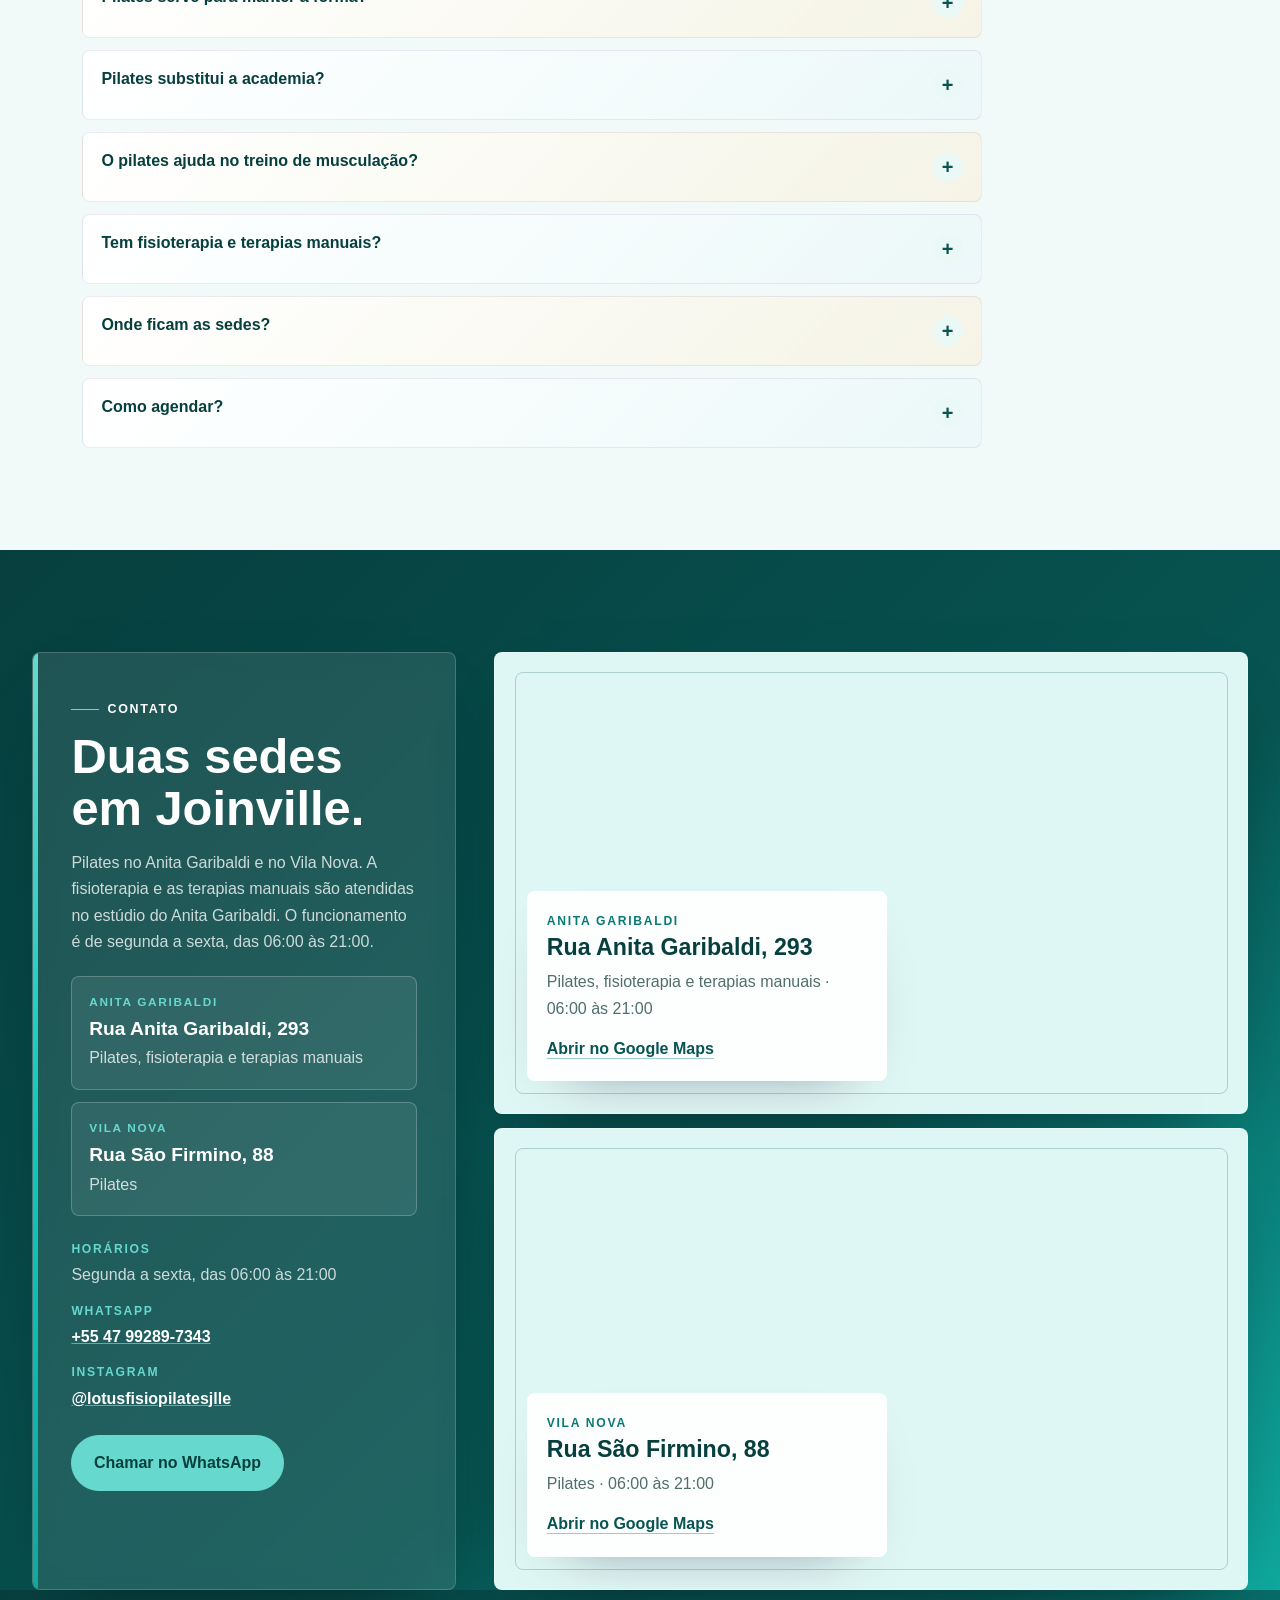
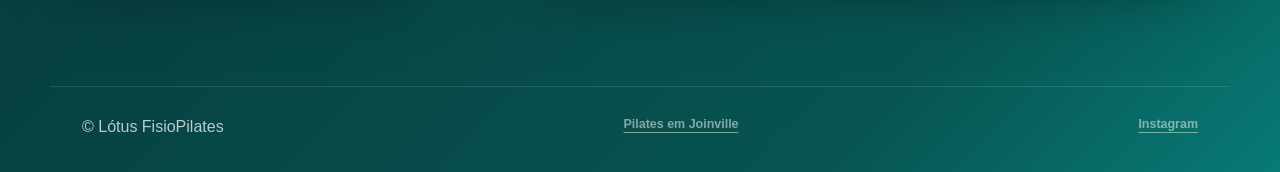
==== commit ac63d84d: "Restore the morning page layout without the new studio photos." ====
--- a/index.html
+++ b/index.html
@@ -19,14 +19,14 @@
   <meta property="og:url" content="https://lotuspilatesjlle.com.br/" />
   <meta property="og:title" content="Pilates e Fisioterapia em Joinville | Lótus FisioPilates" />
   <meta property="og:description" content="Pilates no Anita Garibaldi e no Vila Nova. Fisioterapia e terapias manuais no estúdio do Anita Garibaldi, das 06:00 às 21:00." />
-  <meta property="og:image" content="https://lotuspilatesjlle.com.br/assets/img/hero-profissional.jpg" />
-  <meta property="og:image:alt" content="Profissional da Lótus FisioPilates em Joinville" />
+  <meta property="og:image" content="https://lotuspilatesjlle.com.br/assets/img/hero-lotus-anita.png" />
+  <meta property="og:image:alt" content="Prática orientada de Pilates" />
   <meta name="twitter:card" content="summary_large_image" />
   <meta name="twitter:title" content="Pilates e Fisioterapia em Joinville | Lótus FisioPilates" />
   <meta name="twitter:description" content="Pilates no Anita Garibaldi e no Vila Nova. Fisioterapia e terapias manuais no estúdio do Anita Garibaldi." />
-  <meta name="twitter:image" content="https://lotuspilatesjlle.com.br/assets/img/hero-profissional.jpg" />
+  <meta name="twitter:image" content="https://lotuspilatesjlle.com.br/assets/img/hero-lotus-anita.png" />
   <link rel="icon" href="./assets/img/favicon_lotus-fisioterapia.png" />
-  <link rel="stylesheet" href="./assets/css/style.css" />
+  <link rel="stylesheet" href="./assets/css/style.css?v=20261008" />
   <script type="application/ld+json">
   {
     "@context": "https://schema.org",
@@ -38,7 +38,7 @@
         "url": "https://lotuspilatesjlle.com.br/",
         "description": "Estúdio de pilates em Joinville-SC, no Anita Garibaldi e no Vila Nova. Fisioterapia e terapias manuais no estúdio do Anita Garibaldi.",
         "telephone": "+55 47 99289-7343",
-        "image": "https://lotuspilatesjlle.com.br/assets/img/hero-profissional.jpg",
+        "image": "https://lotuspilatesjlle.com.br/assets/img/hero-lotus-anita.png",
         "logo": "https://lotuspilatesjlle.com.br/assets/img/logo_lotus-fisioterapia.png",
         "sameAs": ["https://www.instagram.com/lotusfisiopilatesjlle/"],
         "location": [
@@ -69,7 +69,7 @@
         "parentOrganization": { "@id": "https://lotuspilatesjlle.com.br/#negocio" },
         "url": "https://lotuspilatesjlle.com.br/",
         "telephone": "+55 47 99289-7343",
-        "image": "https://lotuspilatesjlle.com.br/assets/img/hero-profissional.jpg",
+        "image": "https://lotuspilatesjlle.com.br/assets/img/hero-lotus-anita.png",
         "hasMap": "https://www.google.com/maps/search/?api=1&query=Rua%20Anita%20Garibaldi%20293%20Joinville",
         "address": {
           "@type": "PostalAddress",
@@ -97,7 +97,7 @@
         "parentOrganization": { "@id": "https://lotuspilatesjlle.com.br/#negocio" },
         "url": "https://lotuspilatesjlle.com.br/",
         "telephone": "+55 47 99289-7343",
-        "image": "https://lotuspilatesjlle.com.br/assets/img/hero-profissional.jpg",
+        "image": "https://lotuspilatesjlle.com.br/assets/img/hero-lotus-anita.png",
         "hasMap": "https://www.google.com/maps/search/?api=1&query=Rua%20S%C3%A3o%20Firmino%2088%20Joinville",
         "address": {
           "@type": "PostalAddress",
@@ -195,12 +195,12 @@
   <a class="skip" href="#sobre">Ir para o conteúdo</a>
   <header class="nav" id="nav"><div class="wrap nav__inner"><a class="brand" href="#topo" aria-label="Lótus FisioPilates, início"><img class="brand__logo" src="./assets/img/logo_lotus-fisioterapia.png" width="338" height="126" alt="Lótus FisioPilates" /></a><button class="burger" id="burger" aria-expanded="false" aria-controls="menu" aria-label="Abrir menu"><span></span><span></span><span></span></button><nav class="menu" id="menu" aria-label="Navegação principal"><a href="#sobre">Sobre</a><a href="#servicos">Serviços</a><a href="#abordagem">Abordagem</a><a href="#depoimentos">Depoimentos</a><a href="#faq">Dúvidas</a><a href="./pilates-em-joinville/">Joinville</a><a href="#contato">Contato</a><a class="btn btn--sm" href="https://wa.me/5547992897343?text=Ol%C3%A1%2C%20quero%20agendar%20um%20atendimento%20na%20L%C3%B3tus." target="_blank" rel="noopener">Agendar</a></nav></div></header>
   <main id="topo">
-    <section class="hero" aria-labelledby="hero-title"><div class="wrap hero__inner"><div class="hero__copy reveal"><p class="eyebrow">Duas sedes em Joinville</p><h1 id="hero-title">Pilates em Joinville para forma, performance e reabilitação.</h1><p class="lead">Academia sozinha não cobre estabilidade, mobilidade e recuperação. Na Lótus, o pilates prepara o corpo para treinar melhor, no Anita Garibaldi, Rua Anita Garibaldi, 293, e no Vila Nova, Rua São Firmino, 88. A fisioterapia e as terapias manuais são atendidas no estúdio do Anita Garibaldi. Das 06:00 às 21:00.</p><div class="hero__cta"><a class="btn" href="https://wa.me/5547992897343?text=Ol%C3%A1%2C%20quero%20agendar%20um%20atendimento%20na%20L%C3%B3tus." target="_blank" rel="noopener">Agendar pelo WhatsApp</a><a class="btn btn--ghost" href="#servicos">Conhecer serviços</a></div></div><div class="hero__visual reveal"><picture><source srcset="./assets/img/hero-profissional-720.webp 720w, ./assets/img/hero-profissional.webp 1200w" sizes="(max-width: 919px) 92vw, 38vw" type="image/webp" /><img class="hero__image" src="./assets/img/hero-profissional.jpg" width="1200" height="1798" alt="Profissional da Lótus FisioPilates em Joinville" fetchpriority="high" /></picture></div></div></section>
-    <section class="section section--intro" id="sobre"><div class="wrap about-split"><figure class="about-photo reveal"><picture><source srcset="./assets/img/sobre-fita.webp" type="image/webp" /><img src="./assets/img/sobre-fita.jpg" width="1000" height="1498" alt="Profissional da Lótus segurando a fita com a marca do estúdio" loading="lazy" decoding="async" /></picture></figure><div class="about-main"><div class="about-title reveal"><p class="eyebrow">Sobre a unidade</p><h2>Movimento inteligente para treinar, recuperar e evoluir.</h2></div><div class="intro-copy reveal"><p>Em Joinville, a Lótus tem duas sedes. No Anita Garibaldi, o estúdio fica na Rua Anita Garibaldi, 293, com pilates, fisioterapia e terapias manuais. No Vila Nova, o estúdio fica na Rua São Firmino, 88, com pilates. O funcionamento é de segunda a sexta, das 06:00 às 21:00.</p><p>Cada jornada começa pela necessidade real da pessoa — performance, condicionamento ou retorno após dor e lesão — e segue com orientação profissional.</p><p>Bairros de acesso e agendamento estão na página de <a href="./pilates-em-joinville/">pilates em Joinville</a>.</p></div></div></div></section>
+    <section class="hero" aria-labelledby="hero-title"><div class="wrap hero__inner"><div class="hero__copy reveal"><p class="eyebrow">Duas sedes em Joinville</p><h1 id="hero-title">Pilates em Joinville para forma, performance e reabilitação.</h1><p class="lead">Academia sozinha não cobre estabilidade, mobilidade e recuperação. Na Lótus, o pilates prepara o corpo para treinar melhor, no Anita Garibaldi, Rua Anita Garibaldi, 293, e no Vila Nova, Rua São Firmino, 88. A fisioterapia e as terapias manuais são atendidas no estúdio do Anita Garibaldi. Das 06:00 às 21:00.</p><div class="hero__cta"><a class="btn" href="https://wa.me/5547992897343?text=Ol%C3%A1%2C%20quero%20agendar%20um%20atendimento%20na%20L%C3%B3tus." target="_blank" rel="noopener">Agendar pelo WhatsApp</a><a class="btn btn--ghost" href="#servicos">Conhecer serviços</a></div></div><div class="hero__visual reveal"><picture><source srcset="./assets/img/hero-lotus-anita.webp" type="image/webp" /><img class="hero__image" src="./assets/img/hero-lotus-anita.png" width="1536" height="1024" alt="Prática orientada de Pilates" fetchpriority="high" /></picture></div></div></section>
+    <section class="section section--intro" id="sobre"><div class="wrap about-flow"><div class="about-title reveal"><p class="eyebrow">Sobre a unidade</p><h2>Movimento inteligente para treinar, recuperar e evoluir.</h2></div><div class="intro-copy reveal"><p>Em Joinville, a Lótus tem duas sedes. No Anita Garibaldi, o estúdio fica na Rua Anita Garibaldi, 293, com pilates, fisioterapia e terapias manuais. No Vila Nova, o estúdio fica na Rua São Firmino, 88, com pilates. O funcionamento é de segunda a sexta, das 06:00 às 21:00.</p><p>Cada jornada começa pela necessidade real da pessoa — performance, condicionamento ou retorno após dor e lesão — e segue com orientação profissional.</p><p>Bairros de acesso e agendamento estão na página de <a href="./pilates-em-joinville/">pilates em Joinville</a>.</p></div></div></section>
     <section class="section proof" id="credibilidade"><div class="wrap proof__inner"><div class="proof__copy reveal"><p class="eyebrow">Presença local</p><h2>Duas sedes em Joinville, com endereço e horário à vista.</h2><p>O funcionamento é de segunda a sexta, das 06:00 às 21:00, no Anita Garibaldi e no Vila Nova.</p></div><div class="proof__facts reveal"><article><span>Anita Garibaldi</span><strong>Rua Anita Garibaldi, 293</strong><p>Estúdio no Anita Garibaldi. Pilates, fisioterapia e terapias manuais.</p></article><article><span>Vila Nova</span><strong>Rua São Firmino, 88</strong><p>Estúdio no Vila Nova. Pilates.</p></article><article><span>Horários</span><strong>06:00–21:00</strong><p>De segunda a sexta, no Anita Garibaldi e no Vila Nova.</p></article></div></div></section>
     <section class="section" id="servicos"><div class="wrap"><div class="section-head reveal"><p class="eyebrow">Serviços</p><h2>Três frentes, um cuidado conectado.</h2><p class="lead">Pilates no Anita Garibaldi e no Vila Nova. Fisioterapia e terapias manuais no estúdio do Anita Garibaldi, conforme a avaliação e o objetivo.</p></div><div class="service-grid service-grid--compact"><article class="service-card service-card--no-photo reveal"><div class="service-card__mark" aria-hidden="true"><svg viewBox="0 0 24 24" width="30" height="30" fill="none" stroke="currentColor" stroke-width="1.8" stroke-linecap="round" stroke-linejoin="round"><circle cx="12" cy="5" r="2.5"/><path d="M12 8v8M9 12h6M9 16c0 2-1 3-3 4M15 16c0 2 1 3 3 4"/></svg></div><div><span class="card-kicker">Condicionamento e forma</span><h3>Pilates</h3><p>Atividade física para manter a forma, ganhar estabilidade e melhorar a performance nos treinos de academia, corrida e musculação. No Anita Garibaldi e no Vila Nova.</p></div></article><article class="service-card service-card--featured service-card--no-photo reveal"><div class="service-card__mark" aria-hidden="true"><svg viewBox="0 0 24 24" width="30" height="30" fill="none" stroke="currentColor" stroke-width="1.8" stroke-linecap="round" stroke-linejoin="round"><path d="M5 12a7 7 0 0114 0M8 12a4 4 0 018 0M11 12a1 1 0 002 0"/><path d="M12 3v2M4.9 5.1l1.4 1.4M19.1 5.1l-1.4 1.4"/></svg></div><div><span class="card-kicker">Reabilitação</span><h3>Fisioterapia</h3><p>Recuperar função, reduzir limitações e voltar a treinar com segurança, com acompanhamento para o momento real do corpo. Atendida no estúdio do Anita Garibaldi.</p></div></article><article class="service-card service-card--no-photo reveal"><div class="service-card__mark" aria-hidden="true"><svg viewBox="0 0 24 24" width="30" height="30" fill="none" stroke="currentColor" stroke-width="1.8" stroke-linecap="round" stroke-linejoin="round"><path d="M7 11V8a1.5 1.5 0 013 0v5"/><path d="M10 9V7.5a1.5 1.5 0 013 0V14"/><path d="M13 8.5V7a1.5 1.5 0 013 0v8c0 2.5-2 4.5-4.5 4.5H11A5 5 0 016 14.5V12"/><path d="M16 11.5V9a1.2 1.2 0 012.4 0V14"/></svg></div><div><span class="card-kicker">Recuperação</span><h3>Terapias manuais</h3><p>Alívio de dor e tensão muscular para apoiar a recuperação e deixar o corpo pronto para o próximo treino ou sessão de pilates. Atendidas no estúdio do Anita Garibaldi.</p></div></article></div></div></section>
-    <section class="section section--violet" id="abordagem"><div class="wrap approach-split"><figure class="approach-photo reveal"><picture><source srcset="./assets/img/abordagem-arco.webp" type="image/webp" /><img src="./assets/img/abordagem-arco.jpg" width="1000" height="1498" alt="Profissional da Lótus com o arco de pilates" loading="lazy" decoding="async" /></picture></figure><div class="approach-main"><div class="approach-head reveal"><p class="eyebrow">Abordagem Lótus</p><h2>Movimento com intenção em cada fase.</h2><p>O percurso respeita o momento atual, organiza prioridades e acompanha a evolução sem atalhos — da reabilitação à performance.</p></div><div class="approach-list reveal"><article><span>Entender</span><p>Escuta e avaliação para reconhecer necessidades e objetivos.</p></article><article><span>Orientar</span><p>Escolha da prática e dos estímulos adequados.</p></article><article><span>Evoluir</span><p>Acompanhamento consistente para construir autonomia.</p></article></div></div></div></section>
-    <section class="section" id="pilates"><div class="wrap editorial"><figure class="editorial__photo reveal"><picture><source srcset="./assets/img/pilates-arco.webp" type="image/webp" /><img src="./assets/img/pilates-arco.jpg" width="1000" height="1498" alt="Profissional da Lótus em exercício com o arco de pilates" loading="lazy" decoding="async" /></picture></figure><div class="editorial__copy reveal"><p class="eyebrow">Pilates e treino</p><h2>Pilates não é só alongamento.</h2><p>Quem acha que academia resolve tudo costuma sentir o limite na postura, nas articulações e na recuperação. O pilates em Joinville, na Lótus, é treino inteligente: condiciona, mantém a forma e eleva a performance na musculação e nas outras atividades, no Anita Garibaldi e no Vila Nova. A fisioterapia e as terapias manuais, quando o corpo precisa reabilitar, são atendidas no estúdio do Anita Garibaldi.</p><ul class="ticks"><li>Condicionamento para manter a forma</li><li>Mais rendimento na musculação e nos treinos</li><li>Reabilitação para voltar a treinar com segurança</li></ul></div></div><div class="wrap care-row reveal" aria-label="Por que pilates além da academia"><article class="care-card care-card--accent"><span>01</span><strong>Núcleo</strong><p>Força do centro do corpo para carga, corrida e o dia a dia.</p></article><article class="care-card"><span>02</span><strong>Mobilidade</strong><p>Amplitude e controle que a academia sozinha costuma deixar de lado.</p></article><article class="care-card"><span>03</span><strong>Prevenção</strong><p>Menos compensação e mais consistência nos treinos.</p></article></div></section>
+    <section class="section section--violet" id="abordagem"><div class="wrap approach-flow"><div class="approach-head reveal"><p class="eyebrow">Abordagem Lótus</p><h2>Movimento com intenção em cada fase.</h2><p>O percurso respeita o momento atual, organiza prioridades e acompanha a evolução sem atalhos — da reabilitação à performance.</p></div><div class="approach-list reveal"><article><span>Entender</span><p>Escuta e avaliação para reconhecer necessidades e objetivos.</p></article><article><span>Orientar</span><p>Escolha da prática e dos estímulos adequados.</p></article><article><span>Evoluir</span><p>Acompanhamento consistente para construir autonomia.</p></article></div></div></section>
+    <section class="section" id="pilates"><div class="wrap editorial"><div class="editorial__visual reveal" aria-label="Percurso de cuidado da Lótus"><div class="care-card care-card--accent"><span>01</span><strong>Escuta</strong><p>Entender o momento atual e os objetivos de cada pessoa.</p></div><div class="care-card"><span>02</span><strong>Orientação</strong><p>Organizar estímulos possíveis para a rotina.</p></div><div class="care-card"><span>03</span><strong>Continuidade</strong><p>Acompanhar a evolução com presença e consistência.</p></div></div><div class="editorial__copy reveal"><p class="eyebrow">Pilates e treino</p><h2>Pilates não é só alongamento.</h2><p>Quem acha que academia resolve tudo costuma sentir o limite na postura, nas articulações e na recuperação. O pilates em Joinville, na Lótus, é treino inteligente: condiciona, mantém a forma e eleva a performance na musculação e nas outras atividades, no Anita Garibaldi e no Vila Nova. A fisioterapia e as terapias manuais, quando o corpo precisa reabilitar, são atendidas no estúdio do Anita Garibaldi.</p><ul class="ticks"><li>Condicionamento para manter a forma</li><li>Mais rendimento na musculação e nos treinos</li><li>Reabilitação para voltar a treinar com segurança</li></ul></div></div><div class="wrap care-row reveal" aria-label="Por que pilates além da academia"><article class="care-card care-card--accent"><span>01</span><strong>Núcleo</strong><p>Força do centro do corpo para carga, corrida e o dia a dia.</p></article><article class="care-card"><span>02</span><strong>Mobilidade</strong><p>Amplitude e controle que a academia sozinha costuma deixar de lado.</p></article><article class="care-card"><span>03</span><strong>Prevenção</strong><p>Menos compensação e mais consistência nos treinos.</p></article></div></section>
     <section class="section testimonials" id="depoimentos"><div class="wrap testimonials__inner"><div class="testimonials__head reveal"><p class="eyebrow">Depoimentos de clientes</p><h2>Experiências compartilhadas com a Lótus.</h2><p>Avaliações públicas de pessoas que passaram pelo espaço.</p></div><div class="testimonial-marquee reveal" aria-label="Depoimentos de clientes"><div class="testimonial-track"><blockquote class="testimonial-card"><p>“Atendimento excelente, profissionais muito capacitados e atenciosos.”</p><footer>Renita Beckert</footer></blockquote><blockquote class="testimonial-card"><p>“Um lugar acolhedor, com profissionais comprometidos com a evolução de cada aluno.”</p><footer>Altair Sgrott Junior</footer></blockquote><blockquote class="testimonial-card"><p>“Instrutoras sempre muito atenciosas e disponíveis. Aulas conforme a necessidade.”</p><footer>Juliana Medeiros</footer></blockquote><blockquote class="testimonial-card"><p>“O espaço é muito agradável, aparelhos novos e aulas personalizadas.”</p><footer>Regiane Namastê</footer></blockquote><blockquote class="testimonial-card"><p>“A minha experiência com a Lótus Pilates é a melhor possível.”</p><footer>Camila de Albuquerque Holanda</footer></blockquote><blockquote class="testimonial-card"><p>“Amo fazer Pilates, minha professora é super prestativa e dedicada.”</p><footer>Sirlene Roveda</footer></blockquote><blockquote class="testimonial-card"><p>“Excelentes profissionais, local seguro, agradável, limpo e super organizado.”</p><footer>Melissa Puertas</footer></blockquote></div></div></div></section>
     <section class="section section--soft" id="faq"><div class="wrap"><div class="section-head reveal"><p class="eyebrow">Dúvidas frequentes</p><h2>Pilates, academia e a unidade em Joinville.</h2></div><div class="faq-list reveal"><details class="faq-item is-open" open><summary>Este pilates é perto de mim?</summary><div class="faq-answer"><div><p>Sim, se você está nos bairros Anita Garibaldi ou Vila Nova. No Anita Garibaldi, o estúdio fica na Rua Anita Garibaldi, 293. No Vila Nova, na Rua São Firmino, 88. O funcionamento é de segunda a sexta, das 06:00 às 21:00.</p></div></div></details><details class="faq-item"><summary>Pilates serve pra mim?</summary><div class="faq-answer"><div><p>Serve para todas as pessoas. O pilates atende quem convive com dores, quem tem alguma patologia, quem busca correção de postura, fortalecimento, reabilitação ou mais performance. A prática é ajustada depois da avaliação. Quando a prioridade é reabilitar, a fisioterapia e as terapias manuais são atendidas no estúdio do Anita Garibaldi.</p></div></div></details><details class="faq-item"><summary>Pilates ajuda em dores e patologias?</summary><div class="faq-answer"><div><p>Ajuda, com avaliação antes de definir o caminho. Dores e patologias pedem um olhar individual: o pilates trabalha controle, postura e fortalecimento. A fisioterapia entra quando a reabilitação é a prioridade, no estúdio do Anita Garibaldi.</p></div></div></details><details class="faq-item"><summary>Pilates corrige a postura?</summary><div class="faq-answer"><div><p>Ajuda na correção de postura. Alinhamento, consciência corporal e fortalecimento do centro do corpo reduzem compensações e organizam a postura no dia a dia e nos treinos, no Anita Garibaldi e no Vila Nova.</p></div></div></details><details class="faq-item"><summary>Pilates serve para fortalecimento e performance?</summary><div class="faq-answer"><div><p>Serve. O pilates fortalece com controle — núcleo, estabilidade e força — e tende a melhorar o rendimento na musculação, na corrida e em outras atividades. As duas sedes atendem pilates, no Anita Garibaldi e no Vila Nova.</p></div></div></details><details class="faq-item"><summary>Preciso de experiência para começar o pilates?</summary><div class="faq-answer"><div><p>Não. Iniciantes, quem já treina e quem está em reabilitação começam pela avaliação. O estímulo acompanha o momento do corpo, no Anita Garibaldi ou no Vila Nova.</p></div></div></details><details class="faq-item"><summary>Quais serviços são oferecidos?</summary><div class="faq-answer"><div><p>Pilates no Anita Garibaldi e no Vila Nova. A fisioterapia e as terapias manuais são atendidas no estúdio do Anita Garibaldi, com foco em reabilitação, performance e condicionamento físico.</p></div></div></details><details class="faq-item"><summary>Pilates serve para manter a forma?</summary><div class="faq-answer"><div><p>Sim. É uma atividade física completa para condicionamento, postura, força e mobilidade — inclusive para quem já treina na academia.</p></div></div></details><details class="faq-item"><summary>Pilates substitui a academia?</summary><div class="faq-answer"><div><p>Não precisa substituir. O pilates complementa o treino: fortalece o centro do corpo, reduz compensações e melhora o rendimento na musculação e em outras atividades.</p></div></div></details><details class="faq-item"><summary>O pilates ajuda no treino de musculação?</summary><div class="faq-answer"><div><p>Ajuda. Núcleo mais estável, melhor amplitude e menos sobrecarga nas articulações tendem a elevar a performance e a prevenir lesões de carga.</p></div></div></details><details class="faq-item"><summary>Tem fisioterapia e terapias manuais?</summary><div class="faq-answer"><div><p>Sim. A fisioterapia e as terapias manuais são atendidas no estúdio do Anita Garibaldi, com indicação após avaliação. No Vila Nova, o atendimento é de pilates.</p></div></div></details><details class="faq-item"><summary>Onde ficam as sedes?</summary><div class="faq-answer"><div><p>Em Joinville há duas sedes. No Anita Garibaldi, Rua Anita Garibaldi, 293, com pilates, fisioterapia e terapias manuais. No Vila Nova, Rua São Firmino, 88, com pilates. O funcionamento é de segunda a sexta, das 06:00 às 21:00. Mais detalhes na página de <a href="./pilates-em-joinville/">pilates em Joinville</a>.</p></div></div></details><details class="faq-item"><summary>Como agendar?</summary><div class="faq-answer"><div><p>Pelo WhatsApp +55 47 99289-7343, de segunda a sexta, das 06:00 às 21:00, no Anita Garibaldi ou no Vila Nova. Fisioterapia e terapias manuais são atendidas no estúdio do Anita Garibaldi.</p></div></div></details></div></div></section>
     <section class="section contact" id="contato"><div class="wrap contact__inner"><div class="contact__panel reveal"><p class="eyebrow">Contato</p><h2>Duas sedes em Joinville.</h2><p>Pilates no Anita Garibaldi e no Vila Nova. A fisioterapia e as terapias manuais são atendidas no estúdio do Anita Garibaldi. O funcionamento é de segunda a sexta, das 06:00 às 21:00.</p><div class="studio-list"><article class="studio-card"><span>Anita Garibaldi</span><strong>Rua Anita Garibaldi, 293</strong><p>Pilates, fisioterapia e terapias manuais</p></article><article class="studio-card"><span>Vila Nova</span><strong>Rua São Firmino, 88</strong><p>Pilates</p></article></div><dl class="info"><dt>Horários</dt><dd>Segunda a sexta, das 06:00 às 21:00</dd><dt>WhatsApp</dt><dd><a href="https://wa.me/5547992897343" target="_blank" rel="noopener">+55 47 99289-7343</a></dd><dt>Instagram</dt><dd><a href="https://www.instagram.com/lotusfisiopilatesjlle/" target="_blank" rel="noopener">@lotusfisiopilatesjlle</a></dd></dl><div class="contact-actions"><a class="btn" href="https://wa.me/5547992897343?text=Ol%C3%A1%2C%20quero%20agendar%20na%20L%C3%B3tus." target="_blank" rel="noopener">Chamar no WhatsApp</a></div></div><div class="contact__maps reveal"><div class="contact__map"><iframe src="https://www.google.com/maps?q=Rua%20Anita%20Garibaldi%2C%20293%2C%20Joinville%20-%20SC&amp;output=embed" title="Mapa da Lótus FisioPilates na Rua Anita Garibaldi, 293, Joinville" loading="lazy" referrerpolicy="no-referrer-when-downgrade"></iframe><div class="map-card"><span>Anita Garibaldi</span><strong>Rua Anita Garibaldi, 293</strong><p>Pilates, fisioterapia e terapias manuais · 06:00 às 21:00</p><a href="https://www.google.com/maps/search/?api=1&amp;query=Rua%20Anita%20Garibaldi%20293%20Joinville" target="_blank" rel="noopener">Abrir no Google Maps</a></div></div><div class="contact__map"><iframe src="https://www.google.com/maps?q=Rua%20S%C3%A3o%20Firmino%2C%2088%2C%20Joinville%20-%20SC&amp;output=embed" title="Mapa da Lótus FisioPilates na Rua São Firmino, 88, Joinville" loading="lazy" referrerpolicy="no-referrer-when-downgrade"></iframe><div class="map-card"><span>Vila Nova</span><strong>Rua São Firmino, 88</strong><p>Pilates · 06:00 às 21:00</p><a href="https://www.google.com/maps/search/?api=1&amp;query=Rua%20S%C3%A3o%20Firmino%2088%20Joinville" target="_blank" rel="noopener">Abrir no Google Maps</a></div></div></div></div></section>
--- a/assets/css/style.css
+++ b/assets/css/style.css
@@ -815,12 +815,9 @@
 
 .faq-item summary {
   position: relative;
-  display: flex;
-  align-items: center;
-  justify-content: space-between;
-  gap: 1rem;
+  display: block;
   min-height: 68px;
-  padding: 1rem 3.1rem 1rem 1.15rem;
+  padding: 1.15rem 3.1rem 1.15rem 1.15rem;
   color: var(--violet-950);
   font-weight: 850;
   line-height: 1.25;
@@ -828,8 +825,10 @@
   list-style: none;
 }
 
-.faq-item summary::-webkit-details-marker {
+.faq-item summary::-webkit-details-marker,
+.faq-item summary::marker {
   display: none;
+  content: "";
 }
 
 .faq-item summary::after {
@@ -859,27 +858,16 @@
   transform: translateY(-50%) rotate(180deg);
 }
 
-.faq-answer {
-  display: grid;
-  grid-template-rows: 0fr;
-  opacity: 0;
-  transform: translateY(-6px);
-  transition: grid-template-rows 0.32s ease, opacity 0.24s ease, transform 0.32s ease;
+.faq-item:not([open]) > .faq-answer {
+  display: none;
 }
 
 .faq-answer > div {
-  overflow: hidden;
-}
-
-.faq-item.is-open .faq-answer,
-.faq-item[open] .faq-answer {
-  grid-template-rows: 1fr;
-  opacity: 1;
-  transform: translateY(0);
+  overflow: visible;
 }
 
 .faq-answer p {
-  margin: -0.2rem 0 0;
+  margin: 0;
   padding: 0 1.15rem 1.15rem;
   color: var(--ink-soft);
 }
@@ -1401,16 +1389,15 @@
 }
 body { font-family: "Manrope Local", Arial, sans-serif; }
 .brand__logo { width: clamp(160px, 20vw, 200px); max-width: 200px; }
-.hero__image { aspect-ratio: 2 / 3; object-position: center; background: #111; }
+.hero__image { aspect-ratio: 1.04; object-position: center 45%; }
 .hero__visual picture { display: block; width: 100%; height: 100%; }
 .image-disclaimer { position: absolute; z-index: 2; right: .7rem; bottom: .7rem; padding: .42rem .66rem; border-radius: 999px; background: rgba(6,63,62,.88); color: #fff; font-size: .72rem; }
-.service-grid.service-grid--compact { grid-template-columns: repeat(3, minmax(0, 1fr)); }
+.service-grid.service-grid--compact { grid-template-columns: repeat(2, minmax(0, 1fr)); }
 .contact__map { min-height: 420px; }
 .contact__map .map-card { position: relative; z-index: 2; }
 .footer__brand img { width: min(260px, 100%); }
 .wpp { background: var(--violet-900); }
-@media (max-width: 980px) { .service-grid.service-grid--compact { grid-template-columns: 1fr; } }
-@media (max-width: 759px) { .hero__image { aspect-ratio: 2 / 3; } }
+@media (max-width: 759px) { .service-grid.service-grid--compact { grid-template-columns: 1fr; } .hero__image { aspect-ratio: 1.12; } }
 .reveal { opacity: 1; transform: none; }
 .testimonials { overflow: hidden; }
 .testimonials__inner, .testimonial-carousel { min-width: 0; }
@@ -1938,58 +1925,6 @@
   }
 }
 
-.about-photo,
-.approach-photo,
-.editorial__photo {
-  margin: 0;
-}
-
-.about-photo img,
-.approach-photo img,
-.editorial__photo img {
-  display: block;
-  width: 100%;
-  aspect-ratio: 2 / 3;
-  object-fit: cover;
-  object-position: center;
-  border-radius: var(--radius);
-  background: #111;
-}
-
-.about-photo img,
-.editorial__photo img {
-  box-shadow: var(--shadow);
-}
-
-.approach-photo img {
-  border: 1px solid rgba(255, 255, 255, 0.18);
-}
-
-.about-split,
-.approach-split {
-  display: grid;
-  align-items: center;
-  gap: clamp(1.5rem, 4vw, 3.4rem);
-}
-
-.about-main .about-title,
-.about-main .intro-copy,
-.about-main .about-title h2,
-.about-main .about-title .eyebrow {
-  max-width: none;
-  margin-inline: 0;
-  text-align: left;
-}
-
-.about-main .intro-copy {
-  margin-top: 0.4rem;
-}
-
-.approach-main {
-  display: grid;
-  gap: clamp(1.2rem, 3vw, 1.8rem);
-}
-
 .care-row {
   display: grid;
   gap: 0.85rem;
@@ -2046,17 +1981,3 @@
 .contact__maps .contact__map iframe {
   min-height: 460px;
 }
-
-@media (min-width: 920px) {
-  .about-split {
-    grid-template-columns: minmax(240px, 0.62fr) minmax(0, 1.15fr);
-  }
-
-  .approach-split {
-    grid-template-columns: minmax(220px, 0.48fr) minmax(0, 1.2fr);
-  }
-
-  .approach-split .approach-list {
-    grid-template-columns: 1fr;
-  }
-}
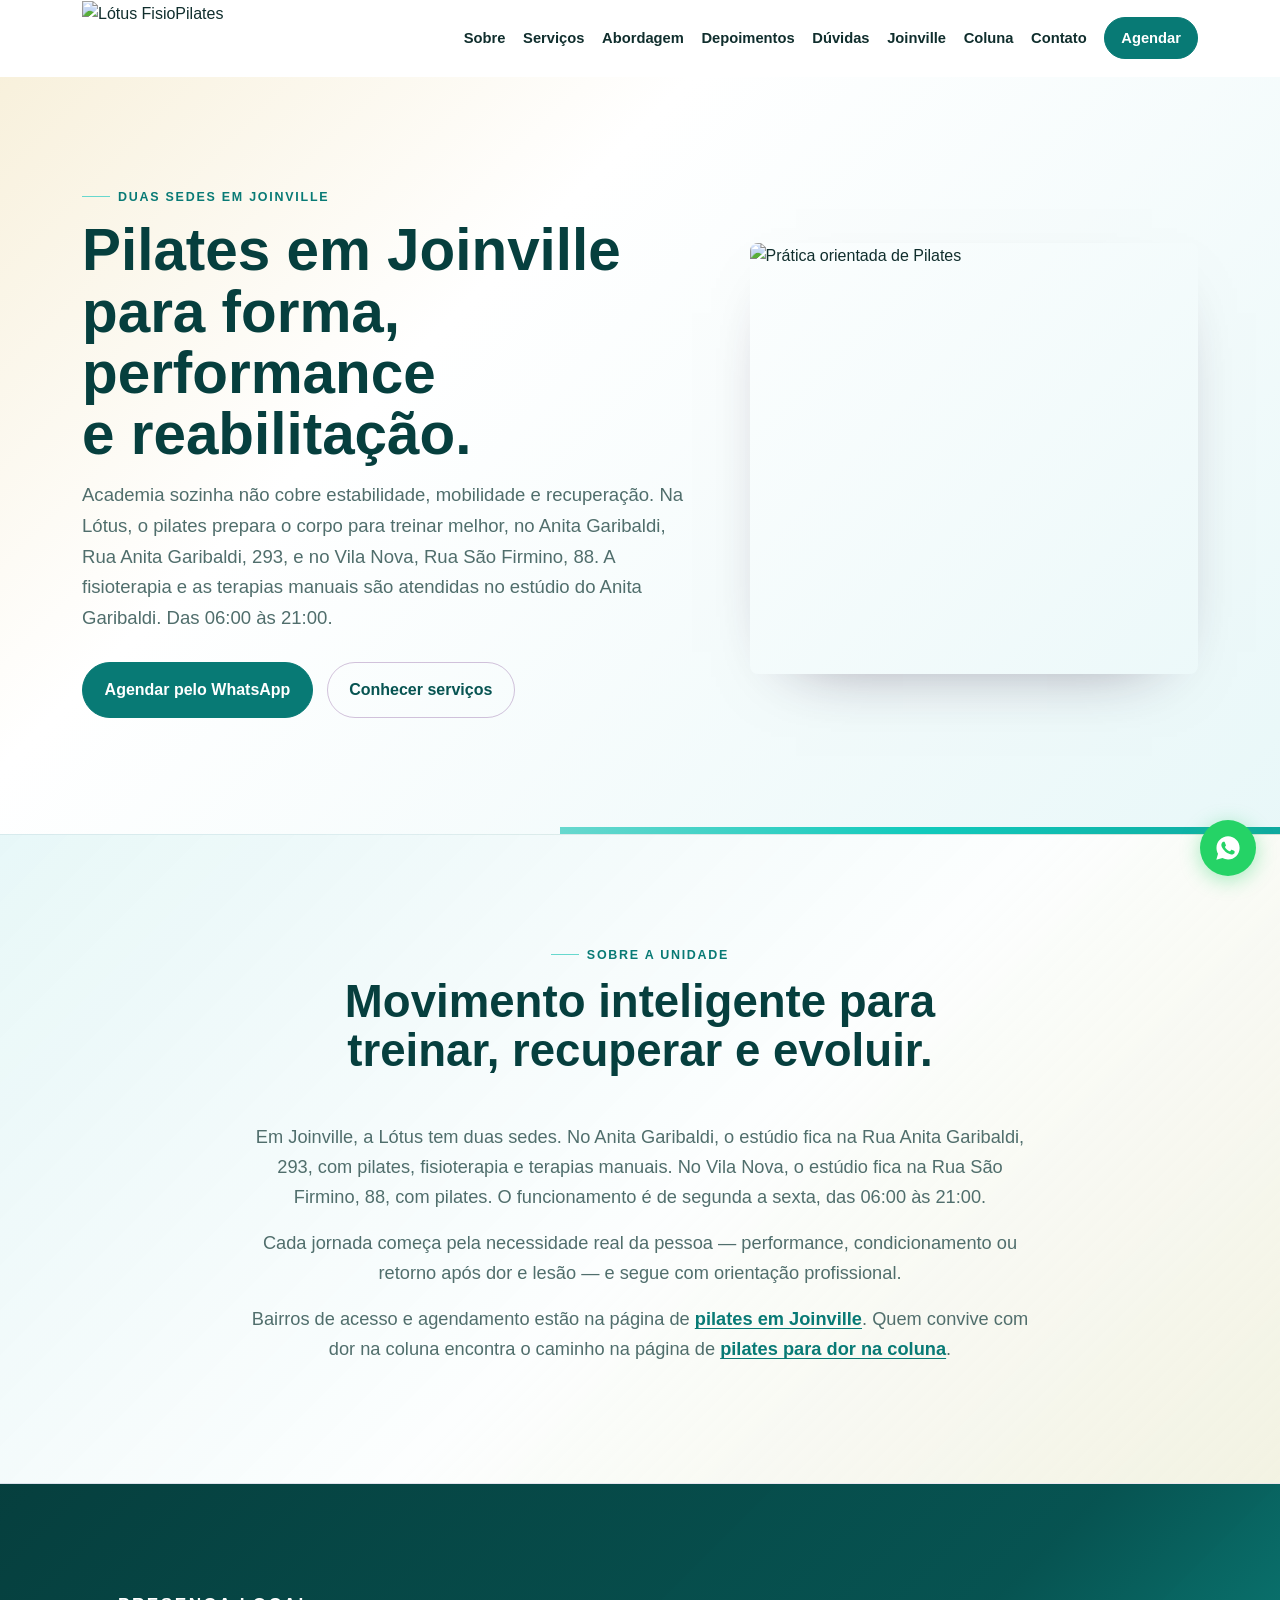
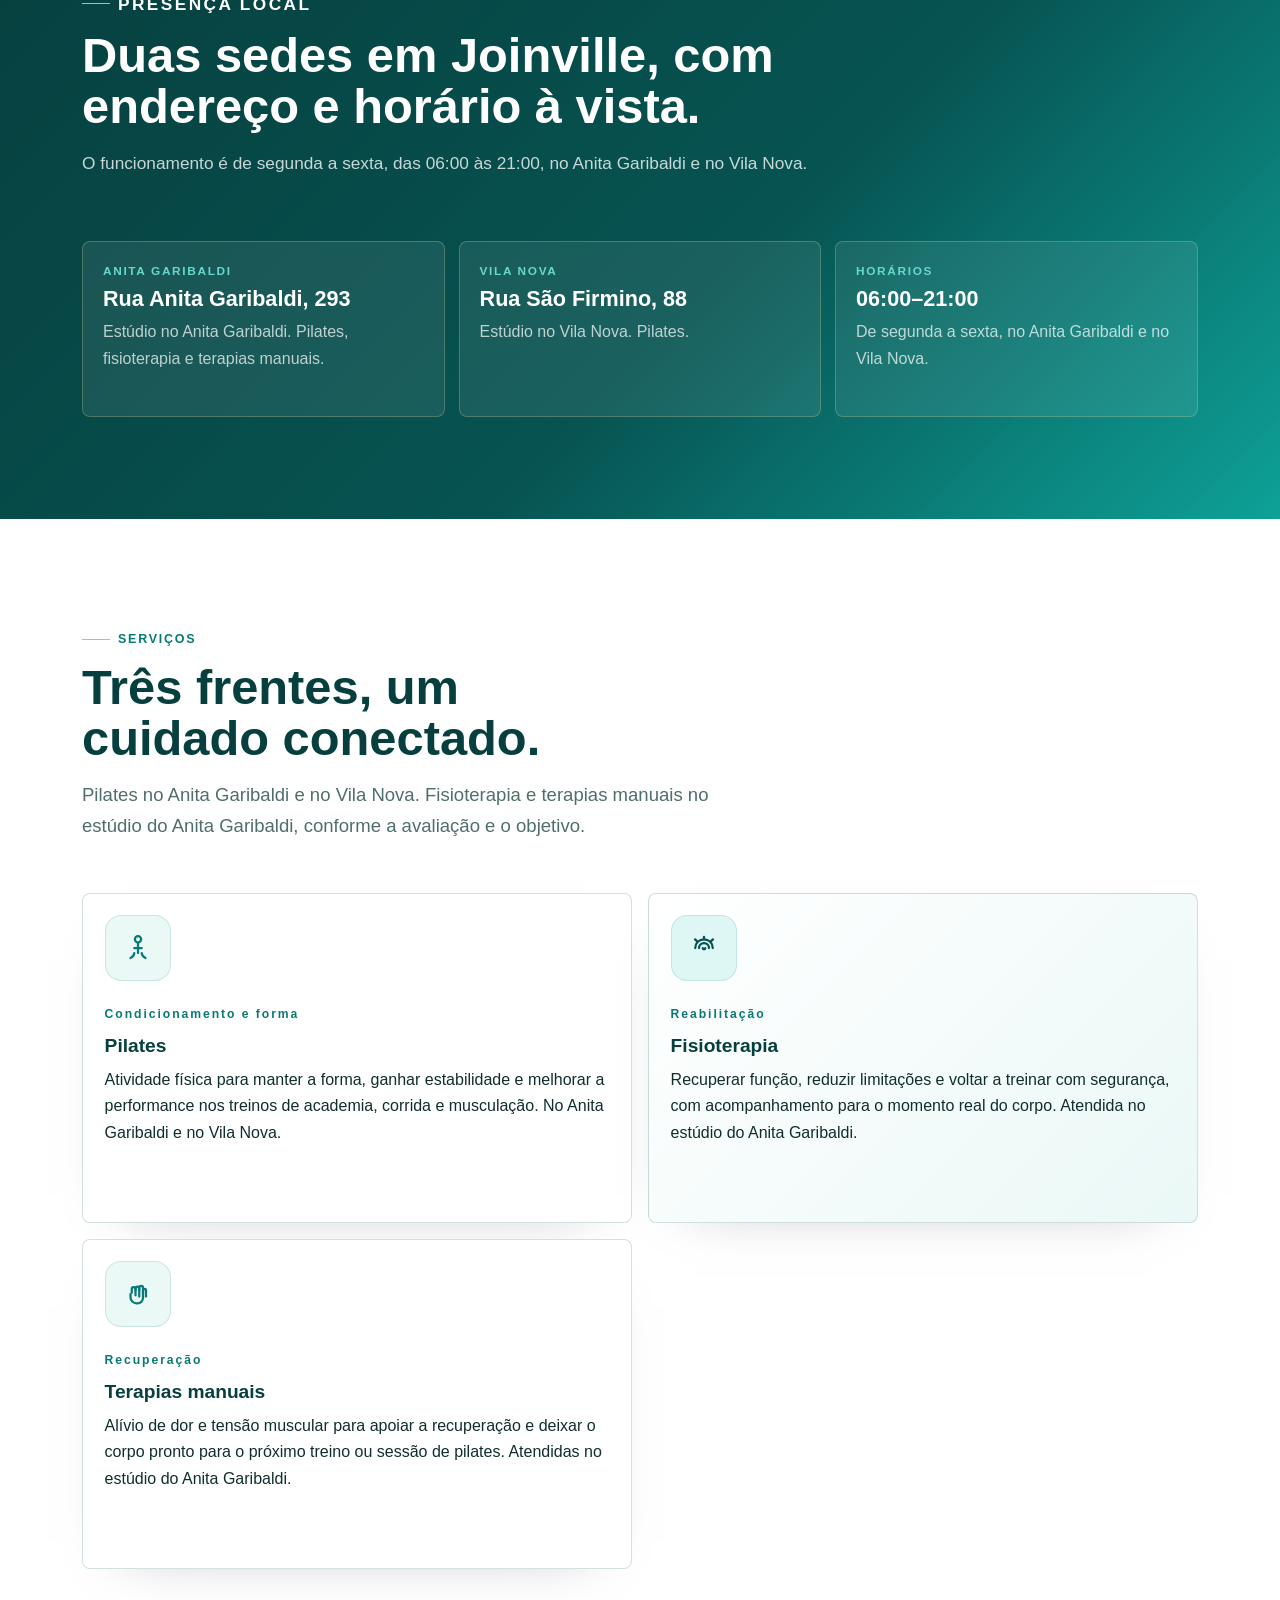
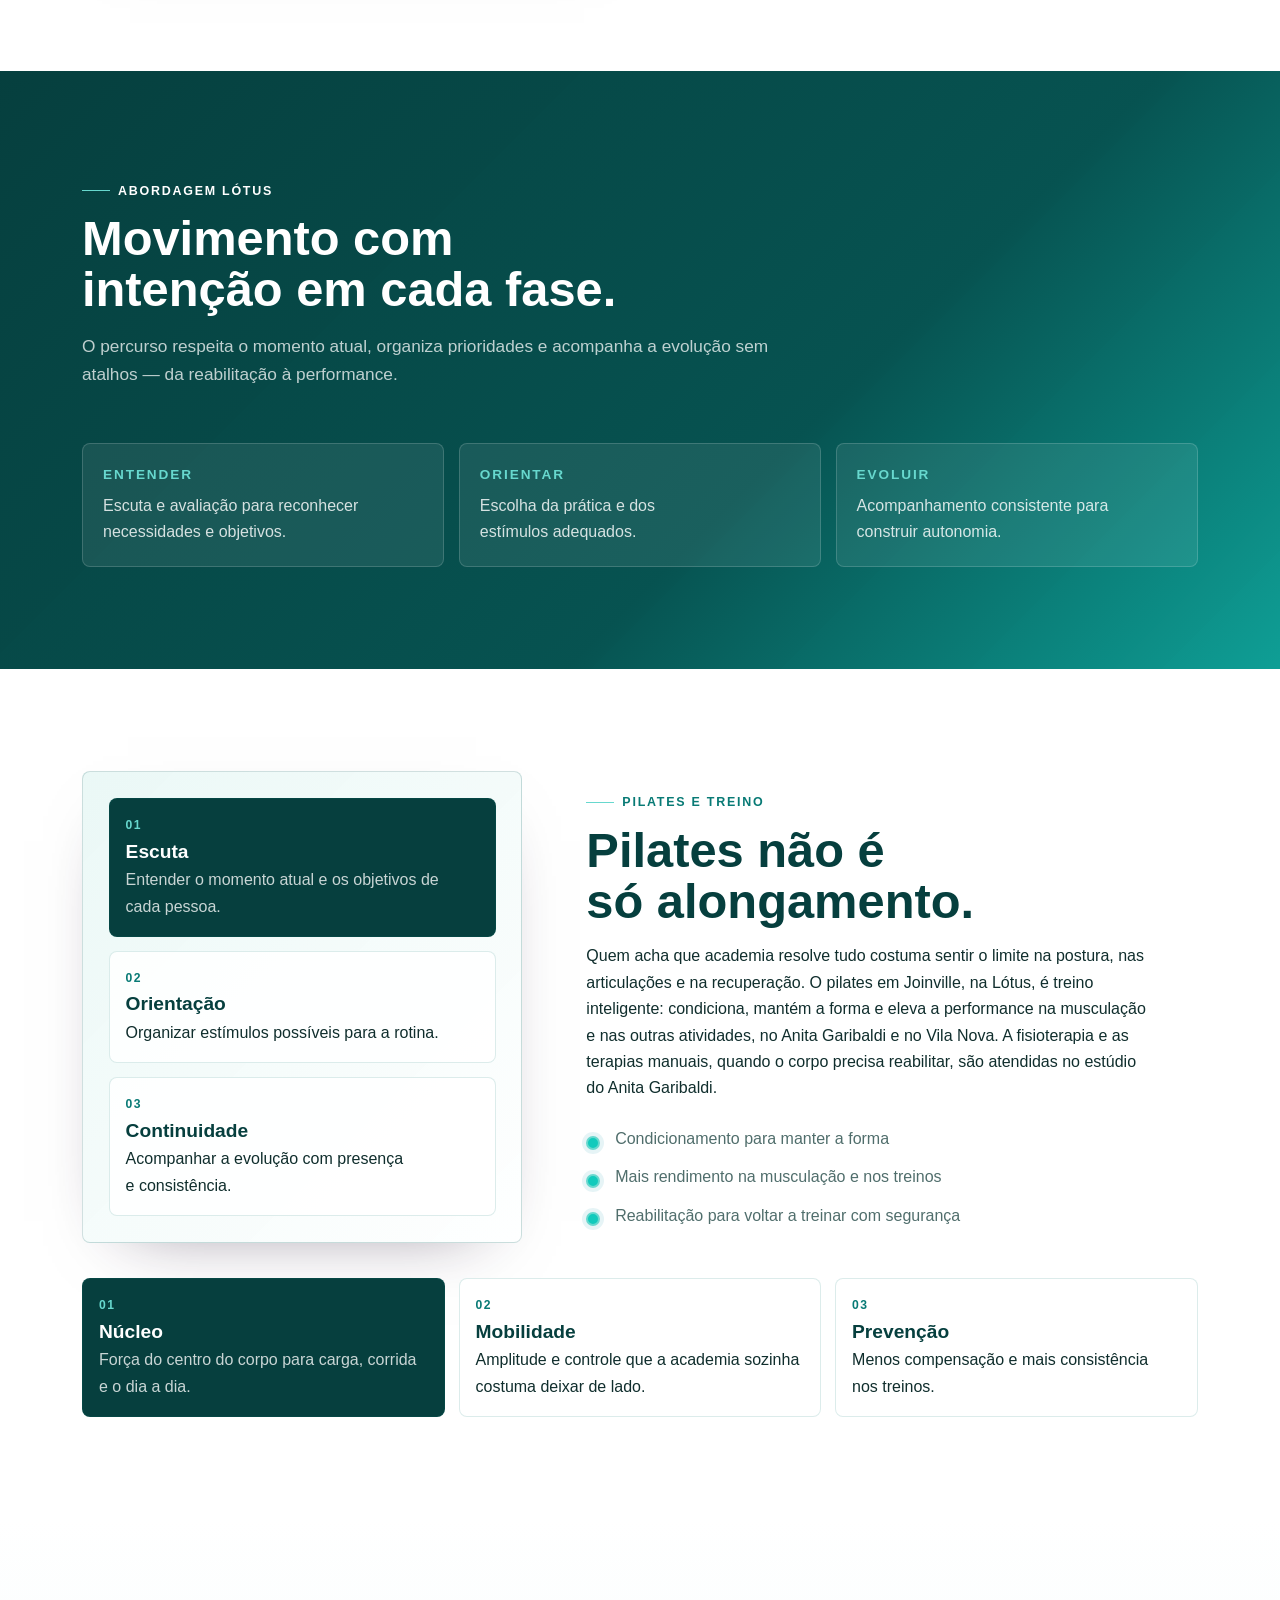
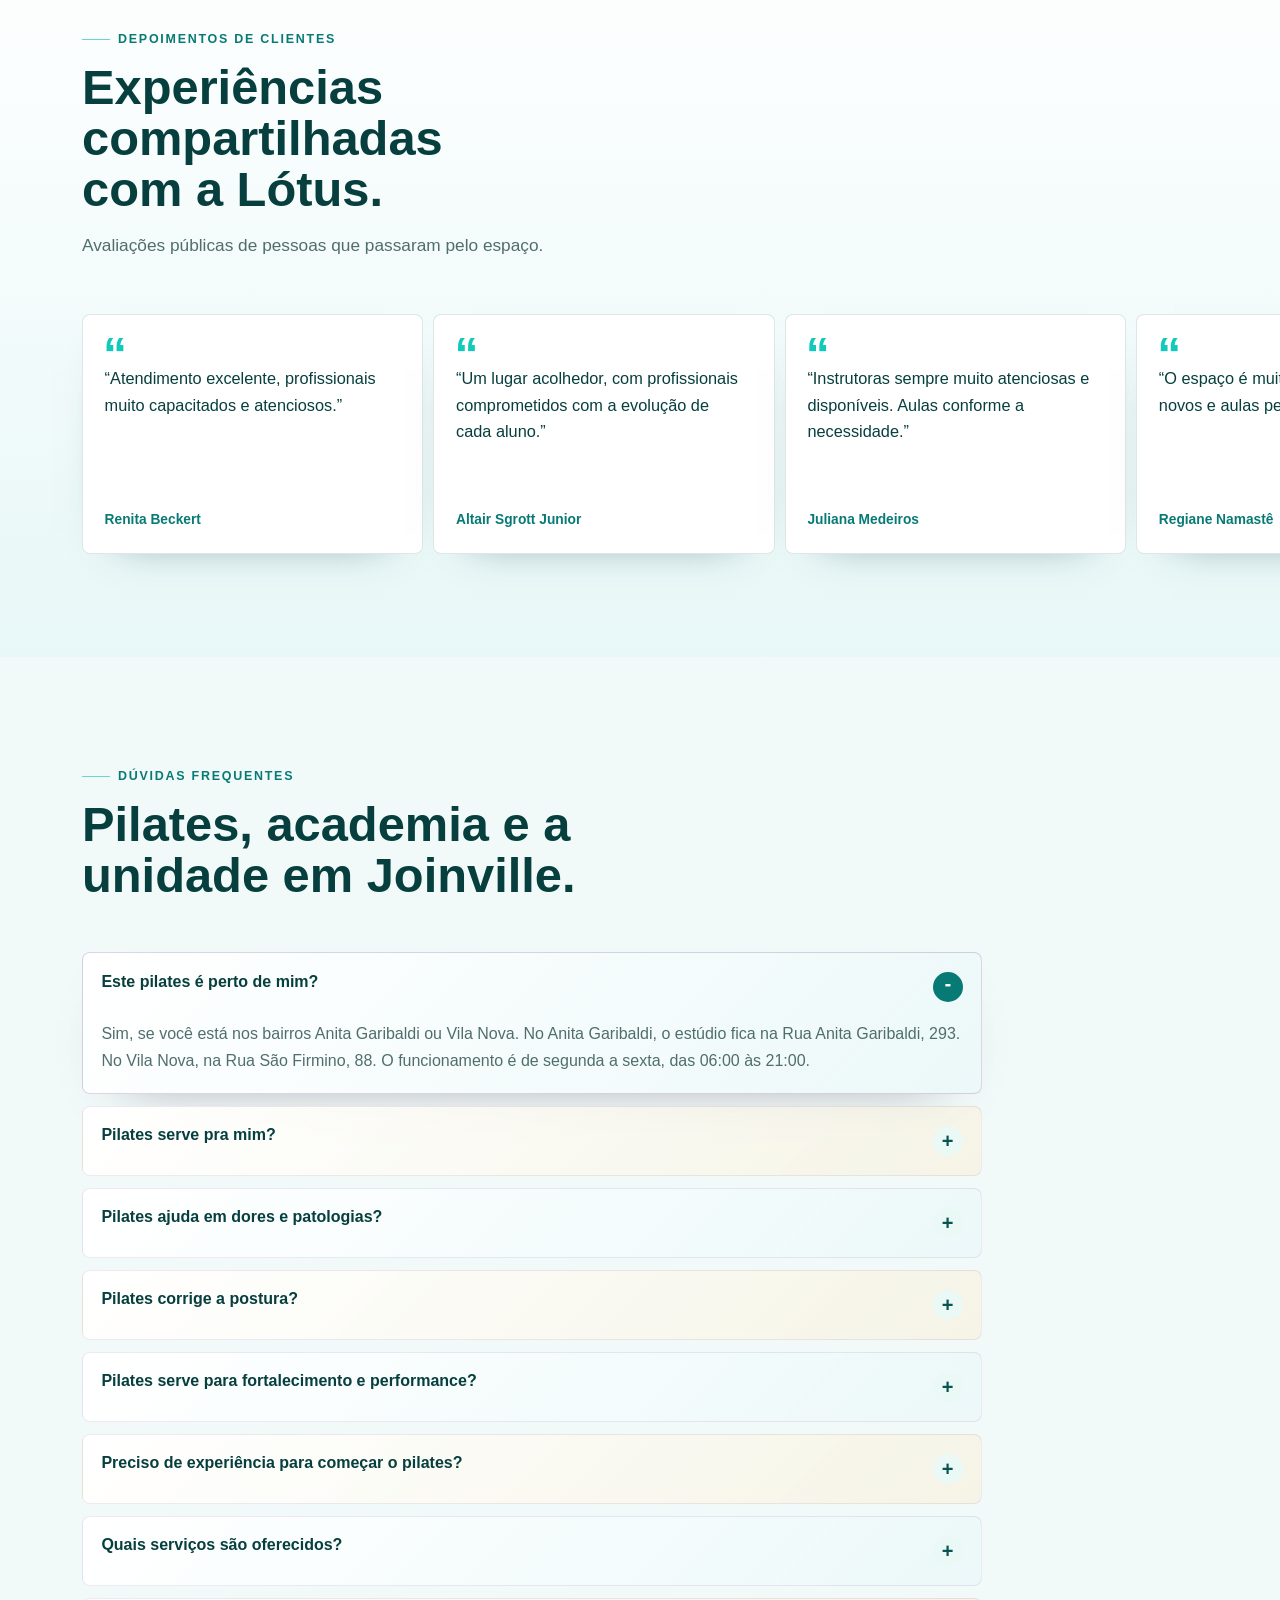
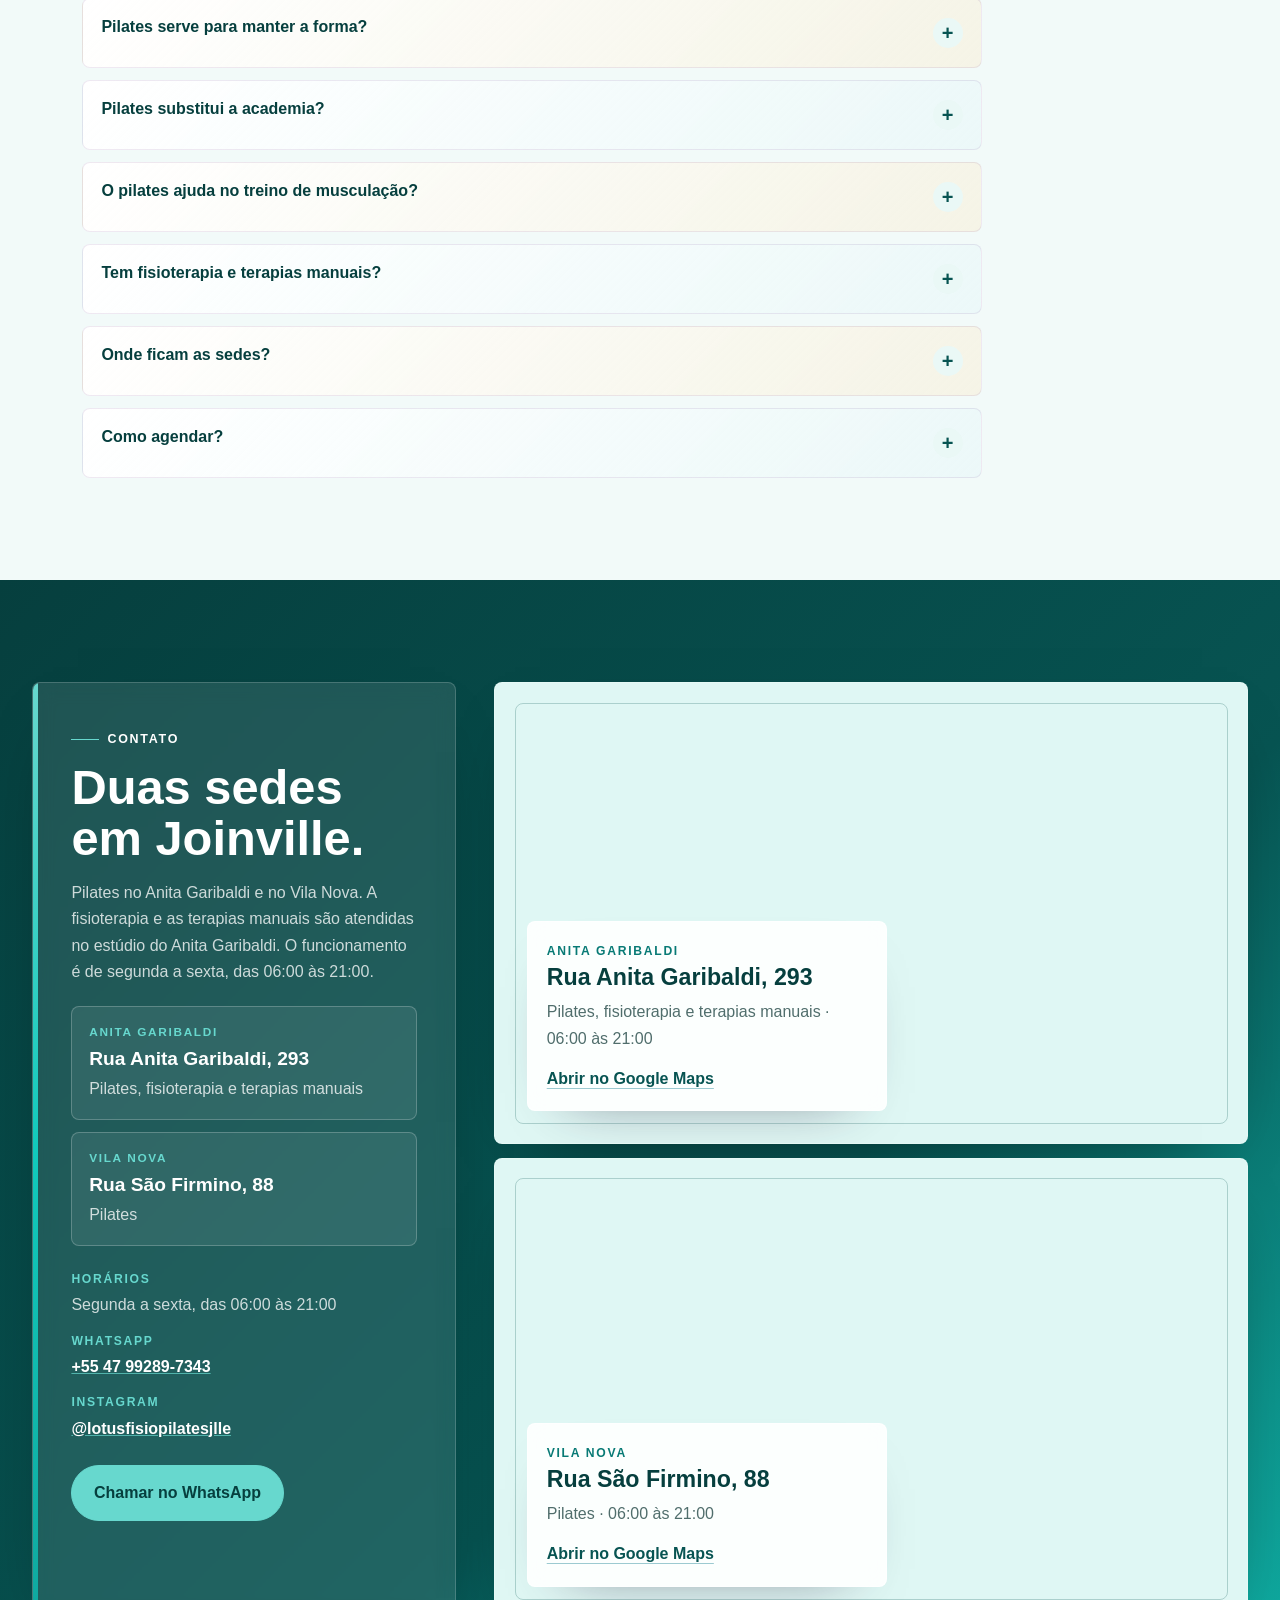
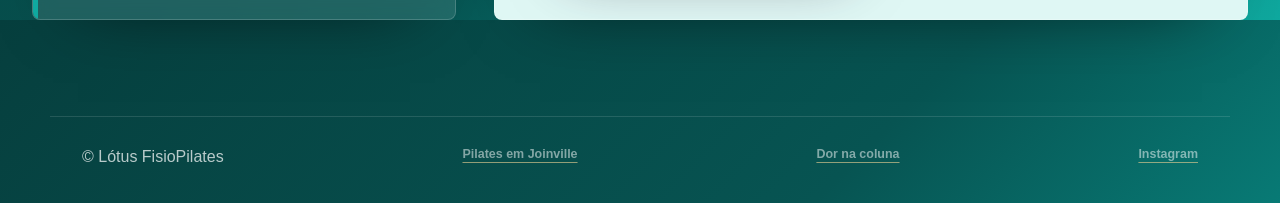
==== commit ff4201cb: "Publish the spine-pain page and link it from the existing pages." ====
--- a/index.html
+++ b/index.html
@@ -193,10 +193,10 @@
 </head>
 <body>
   <a class="skip" href="#sobre">Ir para o conteúdo</a>
-  <header class="nav" id="nav"><div class="wrap nav__inner"><a class="brand" href="#topo" aria-label="Lótus FisioPilates, início"><img class="brand__logo" src="./assets/img/logo_lotus-fisioterapia.png" width="338" height="126" alt="Lótus FisioPilates" /></a><button class="burger" id="burger" aria-expanded="false" aria-controls="menu" aria-label="Abrir menu"><span></span><span></span><span></span></button><nav class="menu" id="menu" aria-label="Navegação principal"><a href="#sobre">Sobre</a><a href="#servicos">Serviços</a><a href="#abordagem">Abordagem</a><a href="#depoimentos">Depoimentos</a><a href="#faq">Dúvidas</a><a href="./pilates-em-joinville/">Joinville</a><a href="#contato">Contato</a><a class="btn btn--sm" href="https://wa.me/5547992897343?text=Ol%C3%A1%2C%20quero%20agendar%20um%20atendimento%20na%20L%C3%B3tus." target="_blank" rel="noopener">Agendar</a></nav></div></header>
+  <header class="nav" id="nav"><div class="wrap nav__inner"><a class="brand" href="#topo" aria-label="Lótus FisioPilates, início"><img class="brand__logo" src="./assets/img/logo_lotus-fisioterapia.png" width="338" height="126" alt="Lótus FisioPilates" /></a><button class="burger" id="burger" aria-expanded="false" aria-controls="menu" aria-label="Abrir menu"><span></span><span></span><span></span></button><nav class="menu" id="menu" aria-label="Navegação principal"><a href="#sobre">Sobre</a><a href="#servicos">Serviços</a><a href="#abordagem">Abordagem</a><a href="#depoimentos">Depoimentos</a><a href="#faq">Dúvidas</a><a href="./pilates-em-joinville/">Joinville</a><a href="./pilates-para-dor-na-coluna/">Coluna</a><a href="#contato">Contato</a><a class="btn btn--sm" href="https://wa.me/5547992897343?text=Ol%C3%A1%2C%20quero%20agendar%20um%20atendimento%20na%20L%C3%B3tus." target="_blank" rel="noopener">Agendar</a></nav></div></header>
   <main id="topo">
     <section class="hero" aria-labelledby="hero-title"><div class="wrap hero__inner"><div class="hero__copy reveal"><p class="eyebrow">Duas sedes em Joinville</p><h1 id="hero-title">Pilates em Joinville para forma, performance e reabilitação.</h1><p class="lead">Academia sozinha não cobre estabilidade, mobilidade e recuperação. Na Lótus, o pilates prepara o corpo para treinar melhor, no Anita Garibaldi, Rua Anita Garibaldi, 293, e no Vila Nova, Rua São Firmino, 88. A fisioterapia e as terapias manuais são atendidas no estúdio do Anita Garibaldi. Das 06:00 às 21:00.</p><div class="hero__cta"><a class="btn" href="https://wa.me/5547992897343?text=Ol%C3%A1%2C%20quero%20agendar%20um%20atendimento%20na%20L%C3%B3tus." target="_blank" rel="noopener">Agendar pelo WhatsApp</a><a class="btn btn--ghost" href="#servicos">Conhecer serviços</a></div></div><div class="hero__visual reveal"><picture><source srcset="./assets/img/hero-lotus-anita.webp" type="image/webp" /><img class="hero__image" src="./assets/img/hero-lotus-anita.png" width="1536" height="1024" alt="Prática orientada de Pilates" fetchpriority="high" /></picture></div></div></section>
-    <section class="section section--intro" id="sobre"><div class="wrap about-flow"><div class="about-title reveal"><p class="eyebrow">Sobre a unidade</p><h2>Movimento inteligente para treinar, recuperar e evoluir.</h2></div><div class="intro-copy reveal"><p>Em Joinville, a Lótus tem duas sedes. No Anita Garibaldi, o estúdio fica na Rua Anita Garibaldi, 293, com pilates, fisioterapia e terapias manuais. No Vila Nova, o estúdio fica na Rua São Firmino, 88, com pilates. O funcionamento é de segunda a sexta, das 06:00 às 21:00.</p><p>Cada jornada começa pela necessidade real da pessoa — performance, condicionamento ou retorno após dor e lesão — e segue com orientação profissional.</p><p>Bairros de acesso e agendamento estão na página de <a href="./pilates-em-joinville/">pilates em Joinville</a>.</p></div></div></section>
+    <section class="section section--intro" id="sobre"><div class="wrap about-flow"><div class="about-title reveal"><p class="eyebrow">Sobre a unidade</p><h2>Movimento inteligente para treinar, recuperar e evoluir.</h2></div><div class="intro-copy reveal"><p>Em Joinville, a Lótus tem duas sedes. No Anita Garibaldi, o estúdio fica na Rua Anita Garibaldi, 293, com pilates, fisioterapia e terapias manuais. No Vila Nova, o estúdio fica na Rua São Firmino, 88, com pilates. O funcionamento é de segunda a sexta, das 06:00 às 21:00.</p><p>Cada jornada começa pela necessidade real da pessoa — performance, condicionamento ou retorno após dor e lesão — e segue com orientação profissional.</p><p>Bairros de acesso e agendamento estão na página de <a href="./pilates-em-joinville/">pilates em Joinville</a>. Quem convive com dor na coluna encontra o caminho na página de <a href="./pilates-para-dor-na-coluna/">pilates para dor na coluna</a>.</p></div></div></section>
     <section class="section proof" id="credibilidade"><div class="wrap proof__inner"><div class="proof__copy reveal"><p class="eyebrow">Presença local</p><h2>Duas sedes em Joinville, com endereço e horário à vista.</h2><p>O funcionamento é de segunda a sexta, das 06:00 às 21:00, no Anita Garibaldi e no Vila Nova.</p></div><div class="proof__facts reveal"><article><span>Anita Garibaldi</span><strong>Rua Anita Garibaldi, 293</strong><p>Estúdio no Anita Garibaldi. Pilates, fisioterapia e terapias manuais.</p></article><article><span>Vila Nova</span><strong>Rua São Firmino, 88</strong><p>Estúdio no Vila Nova. Pilates.</p></article><article><span>Horários</span><strong>06:00–21:00</strong><p>De segunda a sexta, no Anita Garibaldi e no Vila Nova.</p></article></div></div></section>
     <section class="section" id="servicos"><div class="wrap"><div class="section-head reveal"><p class="eyebrow">Serviços</p><h2>Três frentes, um cuidado conectado.</h2><p class="lead">Pilates no Anita Garibaldi e no Vila Nova. Fisioterapia e terapias manuais no estúdio do Anita Garibaldi, conforme a avaliação e o objetivo.</p></div><div class="service-grid service-grid--compact"><article class="service-card service-card--no-photo reveal"><div class="service-card__mark" aria-hidden="true"><svg viewBox="0 0 24 24" width="30" height="30" fill="none" stroke="currentColor" stroke-width="1.8" stroke-linecap="round" stroke-linejoin="round"><circle cx="12" cy="5" r="2.5"/><path d="M12 8v8M9 12h6M9 16c0 2-1 3-3 4M15 16c0 2 1 3 3 4"/></svg></div><div><span class="card-kicker">Condicionamento e forma</span><h3>Pilates</h3><p>Atividade física para manter a forma, ganhar estabilidade e melhorar a performance nos treinos de academia, corrida e musculação. No Anita Garibaldi e no Vila Nova.</p></div></article><article class="service-card service-card--featured service-card--no-photo reveal"><div class="service-card__mark" aria-hidden="true"><svg viewBox="0 0 24 24" width="30" height="30" fill="none" stroke="currentColor" stroke-width="1.8" stroke-linecap="round" stroke-linejoin="round"><path d="M5 12a7 7 0 0114 0M8 12a4 4 0 018 0M11 12a1 1 0 002 0"/><path d="M12 3v2M4.9 5.1l1.4 1.4M19.1 5.1l-1.4 1.4"/></svg></div><div><span class="card-kicker">Reabilitação</span><h3>Fisioterapia</h3><p>Recuperar função, reduzir limitações e voltar a treinar com segurança, com acompanhamento para o momento real do corpo. Atendida no estúdio do Anita Garibaldi.</p></div></article><article class="service-card service-card--no-photo reveal"><div class="service-card__mark" aria-hidden="true"><svg viewBox="0 0 24 24" width="30" height="30" fill="none" stroke="currentColor" stroke-width="1.8" stroke-linecap="round" stroke-linejoin="round"><path d="M7 11V8a1.5 1.5 0 013 0v5"/><path d="M10 9V7.5a1.5 1.5 0 013 0V14"/><path d="M13 8.5V7a1.5 1.5 0 013 0v8c0 2.5-2 4.5-4.5 4.5H11A5 5 0 016 14.5V12"/><path d="M16 11.5V9a1.2 1.2 0 012.4 0V14"/></svg></div><div><span class="card-kicker">Recuperação</span><h3>Terapias manuais</h3><p>Alívio de dor e tensão muscular para apoiar a recuperação e deixar o corpo pronto para o próximo treino ou sessão de pilates. Atendidas no estúdio do Anita Garibaldi.</p></div></article></div></div></section>
     <section class="section section--violet" id="abordagem"><div class="wrap approach-flow"><div class="approach-head reveal"><p class="eyebrow">Abordagem Lótus</p><h2>Movimento com intenção em cada fase.</h2><p>O percurso respeita o momento atual, organiza prioridades e acompanha a evolução sem atalhos — da reabilitação à performance.</p></div><div class="approach-list reveal"><article><span>Entender</span><p>Escuta e avaliação para reconhecer necessidades e objetivos.</p></article><article><span>Orientar</span><p>Escolha da prática e dos estímulos adequados.</p></article><article><span>Evoluir</span><p>Acompanhamento consistente para construir autonomia.</p></article></div></div></section>
@@ -205,7 +205,7 @@
     <section class="section section--soft" id="faq"><div class="wrap"><div class="section-head reveal"><p class="eyebrow">Dúvidas frequentes</p><h2>Pilates, academia e a unidade em Joinville.</h2></div><div class="faq-list reveal"><details class="faq-item is-open" open><summary>Este pilates é perto de mim?</summary><div class="faq-answer"><div><p>Sim, se você está nos bairros Anita Garibaldi ou Vila Nova. No Anita Garibaldi, o estúdio fica na Rua Anita Garibaldi, 293. No Vila Nova, na Rua São Firmino, 88. O funcionamento é de segunda a sexta, das 06:00 às 21:00.</p></div></div></details><details class="faq-item"><summary>Pilates serve pra mim?</summary><div class="faq-answer"><div><p>Serve para todas as pessoas. O pilates atende quem convive com dores, quem tem alguma patologia, quem busca correção de postura, fortalecimento, reabilitação ou mais performance. A prática é ajustada depois da avaliação. Quando a prioridade é reabilitar, a fisioterapia e as terapias manuais são atendidas no estúdio do Anita Garibaldi.</p></div></div></details><details class="faq-item"><summary>Pilates ajuda em dores e patologias?</summary><div class="faq-answer"><div><p>Ajuda, com avaliação antes de definir o caminho. Dores e patologias pedem um olhar individual: o pilates trabalha controle, postura e fortalecimento. A fisioterapia entra quando a reabilitação é a prioridade, no estúdio do Anita Garibaldi.</p></div></div></details><details class="faq-item"><summary>Pilates corrige a postura?</summary><div class="faq-answer"><div><p>Ajuda na correção de postura. Alinhamento, consciência corporal e fortalecimento do centro do corpo reduzem compensações e organizam a postura no dia a dia e nos treinos, no Anita Garibaldi e no Vila Nova.</p></div></div></details><details class="faq-item"><summary>Pilates serve para fortalecimento e performance?</summary><div class="faq-answer"><div><p>Serve. O pilates fortalece com controle — núcleo, estabilidade e força — e tende a melhorar o rendimento na musculação, na corrida e em outras atividades. As duas sedes atendem pilates, no Anita Garibaldi e no Vila Nova.</p></div></div></details><details class="faq-item"><summary>Preciso de experiência para começar o pilates?</summary><div class="faq-answer"><div><p>Não. Iniciantes, quem já treina e quem está em reabilitação começam pela avaliação. O estímulo acompanha o momento do corpo, no Anita Garibaldi ou no Vila Nova.</p></div></div></details><details class="faq-item"><summary>Quais serviços são oferecidos?</summary><div class="faq-answer"><div><p>Pilates no Anita Garibaldi e no Vila Nova. A fisioterapia e as terapias manuais são atendidas no estúdio do Anita Garibaldi, com foco em reabilitação, performance e condicionamento físico.</p></div></div></details><details class="faq-item"><summary>Pilates serve para manter a forma?</summary><div class="faq-answer"><div><p>Sim. É uma atividade física completa para condicionamento, postura, força e mobilidade — inclusive para quem já treina na academia.</p></div></div></details><details class="faq-item"><summary>Pilates substitui a academia?</summary><div class="faq-answer"><div><p>Não precisa substituir. O pilates complementa o treino: fortalece o centro do corpo, reduz compensações e melhora o rendimento na musculação e em outras atividades.</p></div></div></details><details class="faq-item"><summary>O pilates ajuda no treino de musculação?</summary><div class="faq-answer"><div><p>Ajuda. Núcleo mais estável, melhor amplitude e menos sobrecarga nas articulações tendem a elevar a performance e a prevenir lesões de carga.</p></div></div></details><details class="faq-item"><summary>Tem fisioterapia e terapias manuais?</summary><div class="faq-answer"><div><p>Sim. A fisioterapia e as terapias manuais são atendidas no estúdio do Anita Garibaldi, com indicação após avaliação. No Vila Nova, o atendimento é de pilates.</p></div></div></details><details class="faq-item"><summary>Onde ficam as sedes?</summary><div class="faq-answer"><div><p>Em Joinville há duas sedes. No Anita Garibaldi, Rua Anita Garibaldi, 293, com pilates, fisioterapia e terapias manuais. No Vila Nova, Rua São Firmino, 88, com pilates. O funcionamento é de segunda a sexta, das 06:00 às 21:00. Mais detalhes na página de <a href="./pilates-em-joinville/">pilates em Joinville</a>.</p></div></div></details><details class="faq-item"><summary>Como agendar?</summary><div class="faq-answer"><div><p>Pelo WhatsApp +55 47 99289-7343, de segunda a sexta, das 06:00 às 21:00, no Anita Garibaldi ou no Vila Nova. Fisioterapia e terapias manuais são atendidas no estúdio do Anita Garibaldi.</p></div></div></details></div></div></section>
     <section class="section contact" id="contato"><div class="wrap contact__inner"><div class="contact__panel reveal"><p class="eyebrow">Contato</p><h2>Duas sedes em Joinville.</h2><p>Pilates no Anita Garibaldi e no Vila Nova. A fisioterapia e as terapias manuais são atendidas no estúdio do Anita Garibaldi. O funcionamento é de segunda a sexta, das 06:00 às 21:00.</p><div class="studio-list"><article class="studio-card"><span>Anita Garibaldi</span><strong>Rua Anita Garibaldi, 293</strong><p>Pilates, fisioterapia e terapias manuais</p></article><article class="studio-card"><span>Vila Nova</span><strong>Rua São Firmino, 88</strong><p>Pilates</p></article></div><dl class="info"><dt>Horários</dt><dd>Segunda a sexta, das 06:00 às 21:00</dd><dt>WhatsApp</dt><dd><a href="https://wa.me/5547992897343" target="_blank" rel="noopener">+55 47 99289-7343</a></dd><dt>Instagram</dt><dd><a href="https://www.instagram.com/lotusfisiopilatesjlle/" target="_blank" rel="noopener">@lotusfisiopilatesjlle</a></dd></dl><div class="contact-actions"><a class="btn" href="https://wa.me/5547992897343?text=Ol%C3%A1%2C%20quero%20agendar%20na%20L%C3%B3tus." target="_blank" rel="noopener">Chamar no WhatsApp</a></div></div><div class="contact__maps reveal"><div class="contact__map"><iframe src="https://www.google.com/maps?q=Rua%20Anita%20Garibaldi%2C%20293%2C%20Joinville%20-%20SC&amp;output=embed" title="Mapa da Lótus FisioPilates na Rua Anita Garibaldi, 293, Joinville" loading="lazy" referrerpolicy="no-referrer-when-downgrade"></iframe><div class="map-card"><span>Anita Garibaldi</span><strong>Rua Anita Garibaldi, 293</strong><p>Pilates, fisioterapia e terapias manuais · 06:00 às 21:00</p><a href="https://www.google.com/maps/search/?api=1&amp;query=Rua%20Anita%20Garibaldi%20293%20Joinville" target="_blank" rel="noopener">Abrir no Google Maps</a></div></div><div class="contact__map"><iframe src="https://www.google.com/maps?q=Rua%20S%C3%A3o%20Firmino%2C%2088%2C%20Joinville%20-%20SC&amp;output=embed" title="Mapa da Lótus FisioPilates na Rua São Firmino, 88, Joinville" loading="lazy" referrerpolicy="no-referrer-when-downgrade"></iframe><div class="map-card"><span>Vila Nova</span><strong>Rua São Firmino, 88</strong><p>Pilates · 06:00 às 21:00</p><a href="https://www.google.com/maps/search/?api=1&amp;query=Rua%20S%C3%A3o%20Firmino%2088%20Joinville" target="_blank" rel="noopener">Abrir no Google Maps</a></div></div></div></div></section>
   </main>
-  <footer class="footer"><div class="wrap footer__bottom"><span>© <span id="ano"></span> Lótus FisioPilates</span><a href="./pilates-em-joinville/">Pilates em Joinville</a><a href="https://www.instagram.com/lotusfisiopilatesjlle/" target="_blank" rel="noopener">Instagram</a></div></footer>
+  <footer class="footer"><div class="wrap footer__bottom"><span>© <span id="ano"></span> Lótus FisioPilates</span><a href="./pilates-em-joinville/">Pilates em Joinville</a><a href="./pilates-para-dor-na-coluna/">Dor na coluna</a><a href="https://www.instagram.com/lotusfisiopilatesjlle/" target="_blank" rel="noopener">Instagram</a></div></footer>
   <a class="wpp" href="https://wa.me/5547992897343" target="_blank" rel="noopener" aria-label="Conversar pelo WhatsApp"><svg viewBox="0 0 24 24" width="28" height="28" fill="currentColor" aria-hidden="true"><path d="M12.04 2C6.58 2 2.13 6.45 2.13 11.91c0 1.75.46 3.45 1.32 4.95L2 22l5.25-1.38c1.45.79 3.08 1.21 4.79 1.21 5.46 0 9.91-4.45 9.91-9.91C22 6.45 17.5 2 12.04 2zm5.8 14.16c-.24.68-1.42 1.31-1.95 1.38-.5.07-1.13.1-1.82-.11-.42-.13-.96-.31-1.65-.61-2.9-1.25-4.8-4.17-4.94-4.37-.14-.2-1.18-1.57-1.18-2.99 0-1.42.74-2.12 1.01-2.41.27-.29.58-.36.78-.36.2 0 .39 0 .56.01.18.01.42-.07.66.5.24.59.82 2.01.89 2.16.07.15.12.32.02.51-.09.2-.14.32-.27.49-.14.17-.29.38-.41.51-.14.14-.28.29-.12.57.16.27.72 1.19 1.55 1.93 1.07.95 1.97 1.24 2.24 1.38.27.14.43.12.59-.07.16-.2.68-.79.86-1.06.18-.27.36-.22.61-.13.25.09 1.59.75 1.86.89.27.14.45.2.52.31.07.12.07.66-.17 1.34z"/></svg><span>WhatsApp</span></a>
   <script src="./assets/js/script.js"></script><script>window.addEventListener("load",function(){if(window.__studioSiteJsReady)return;var b=document.querySelector("#burger"),m=document.querySelector("#menu");if(b&&m)b.addEventListener("click",function(){var on=!m.classList.contains("is-open");m.classList.toggle("is-open",on);b.classList.toggle("is-open",on);b.setAttribute("aria-expanded",String(on))});document.querySelectorAll(".reveal").forEach(function(e){e.classList.add("is-in","visible")})});</script>
 </body>
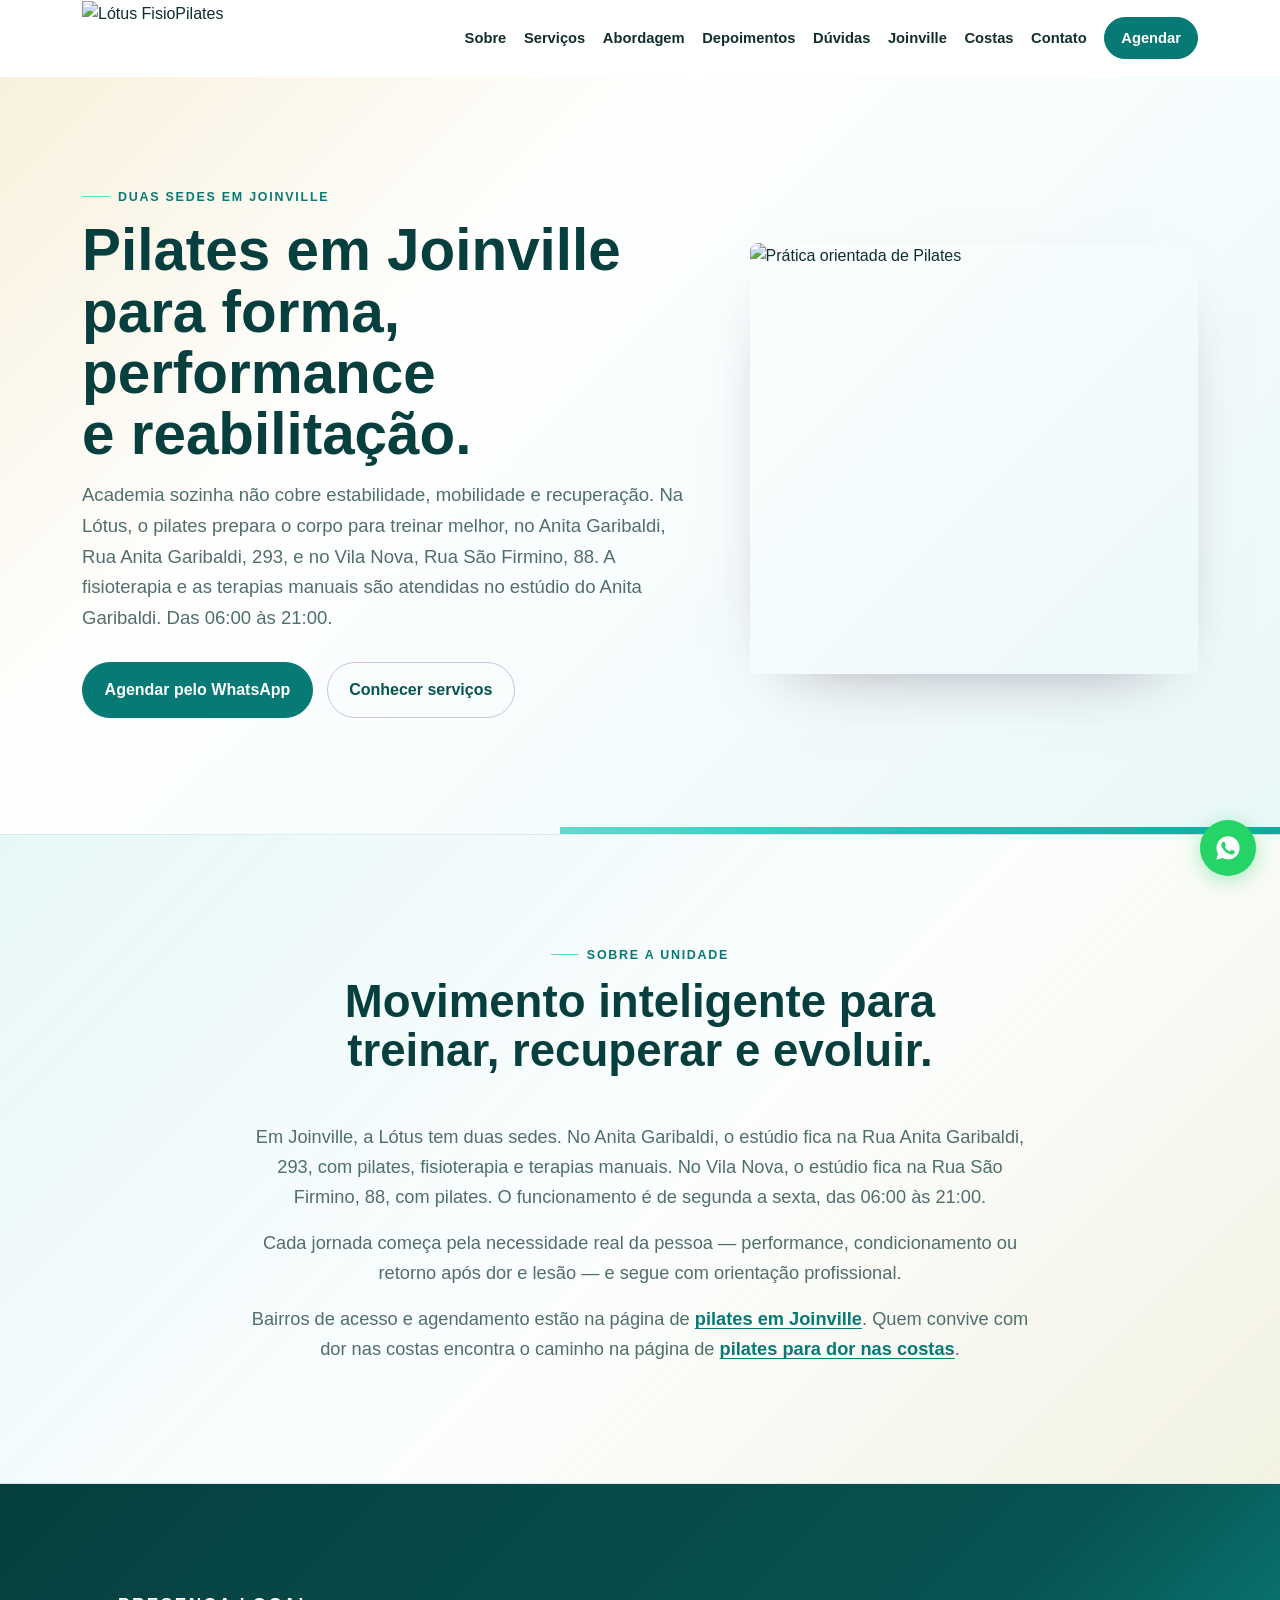
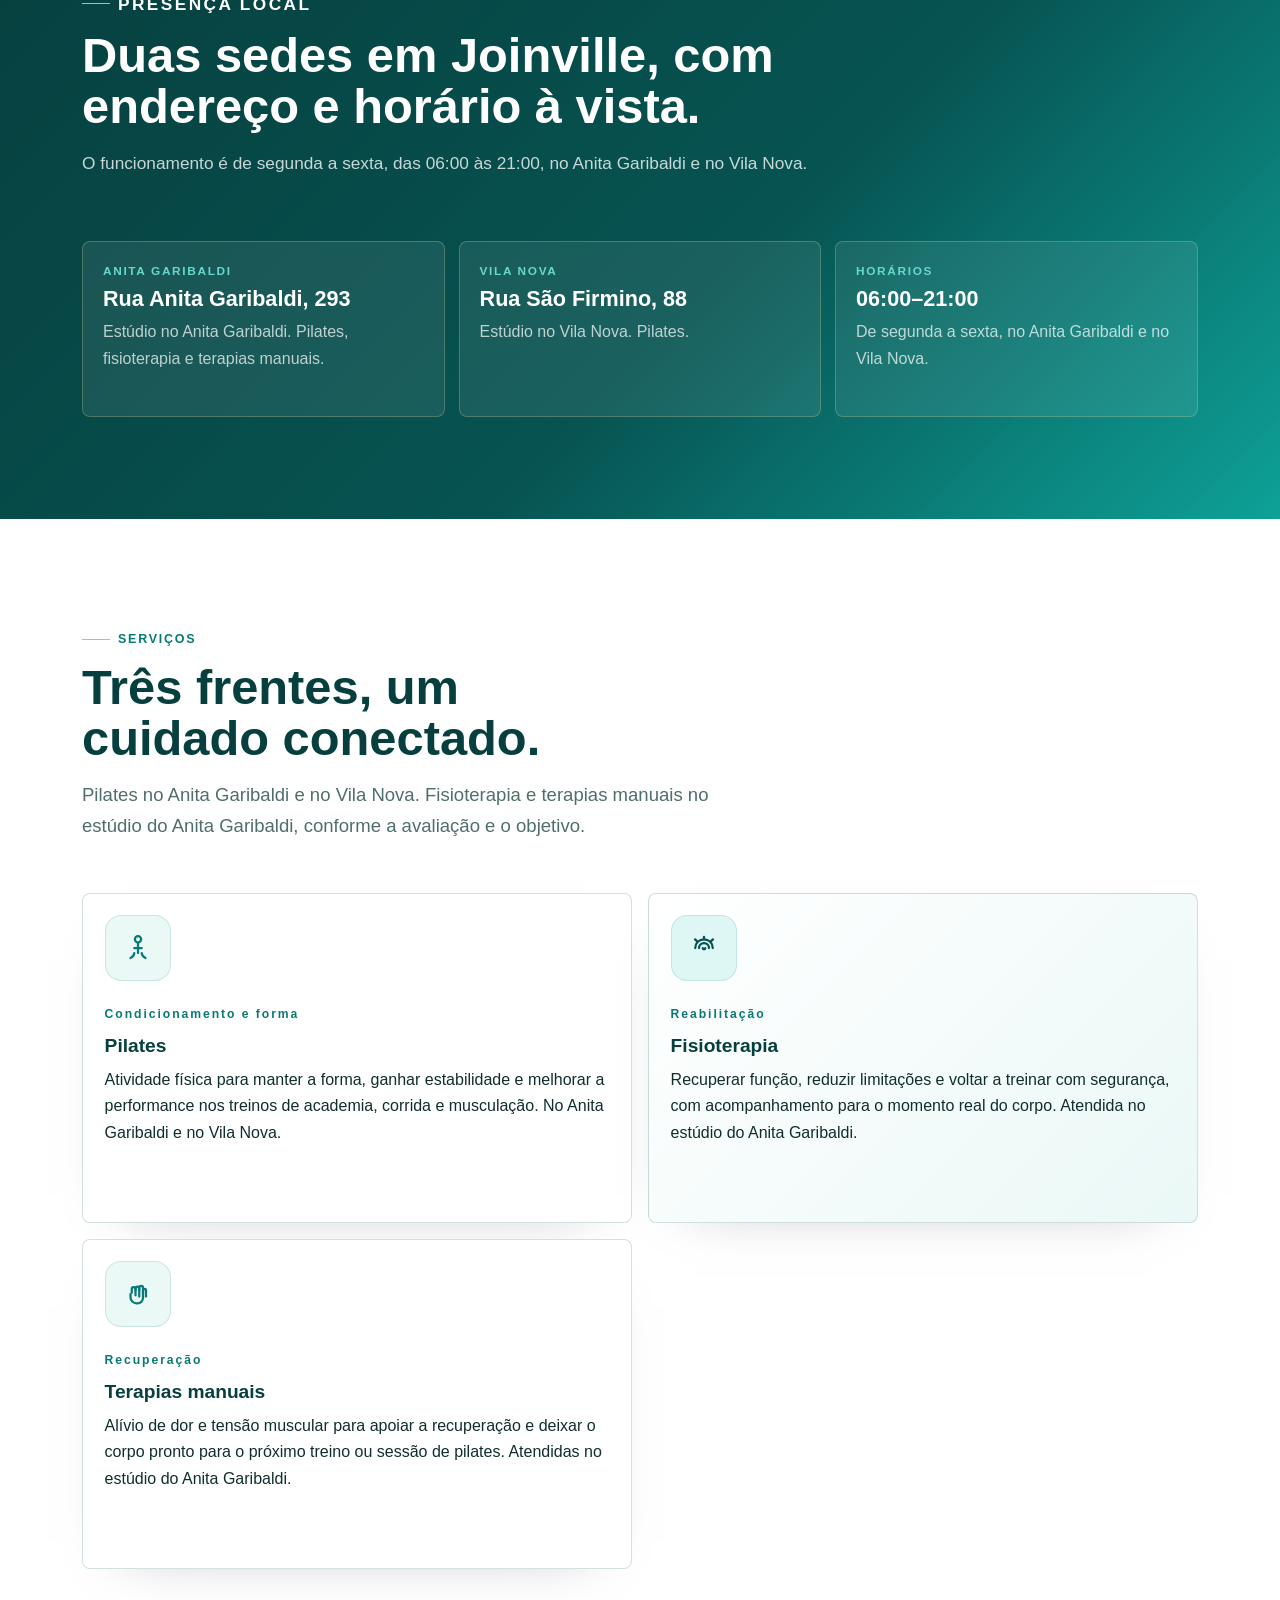
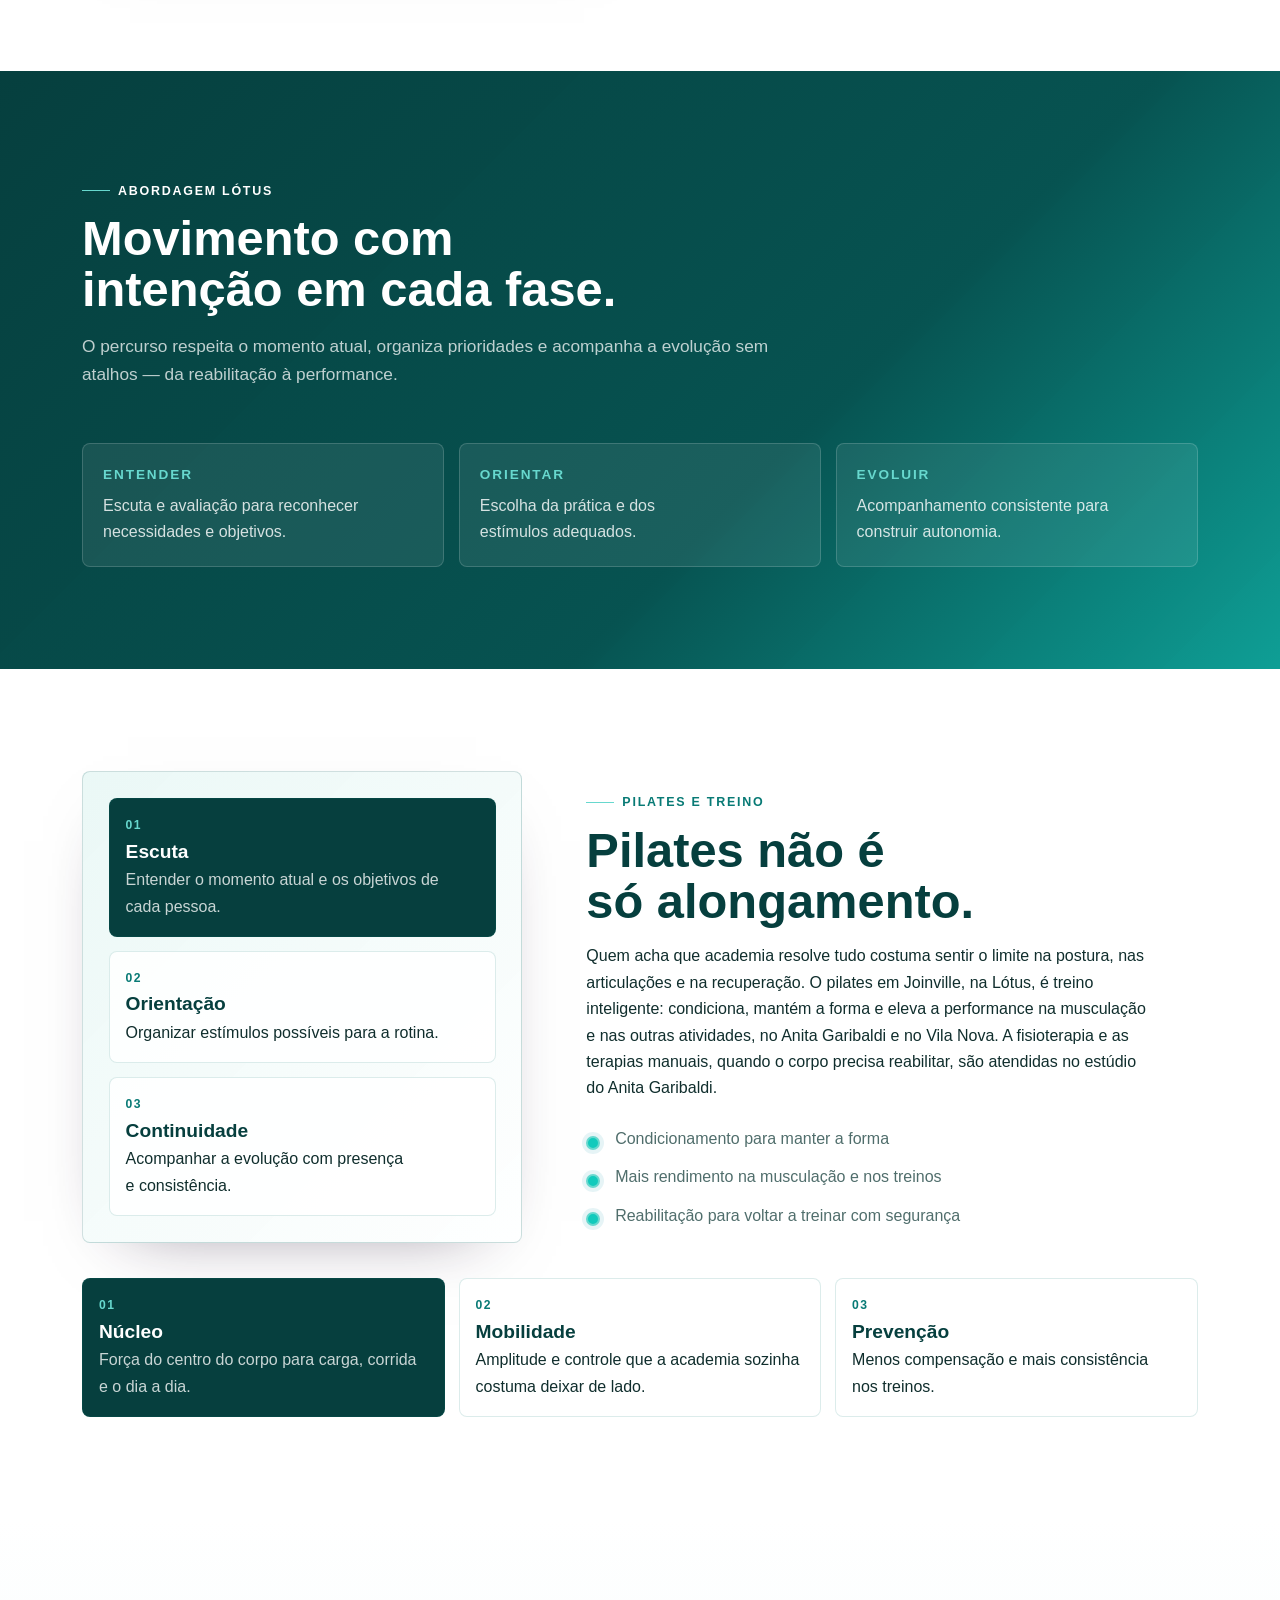
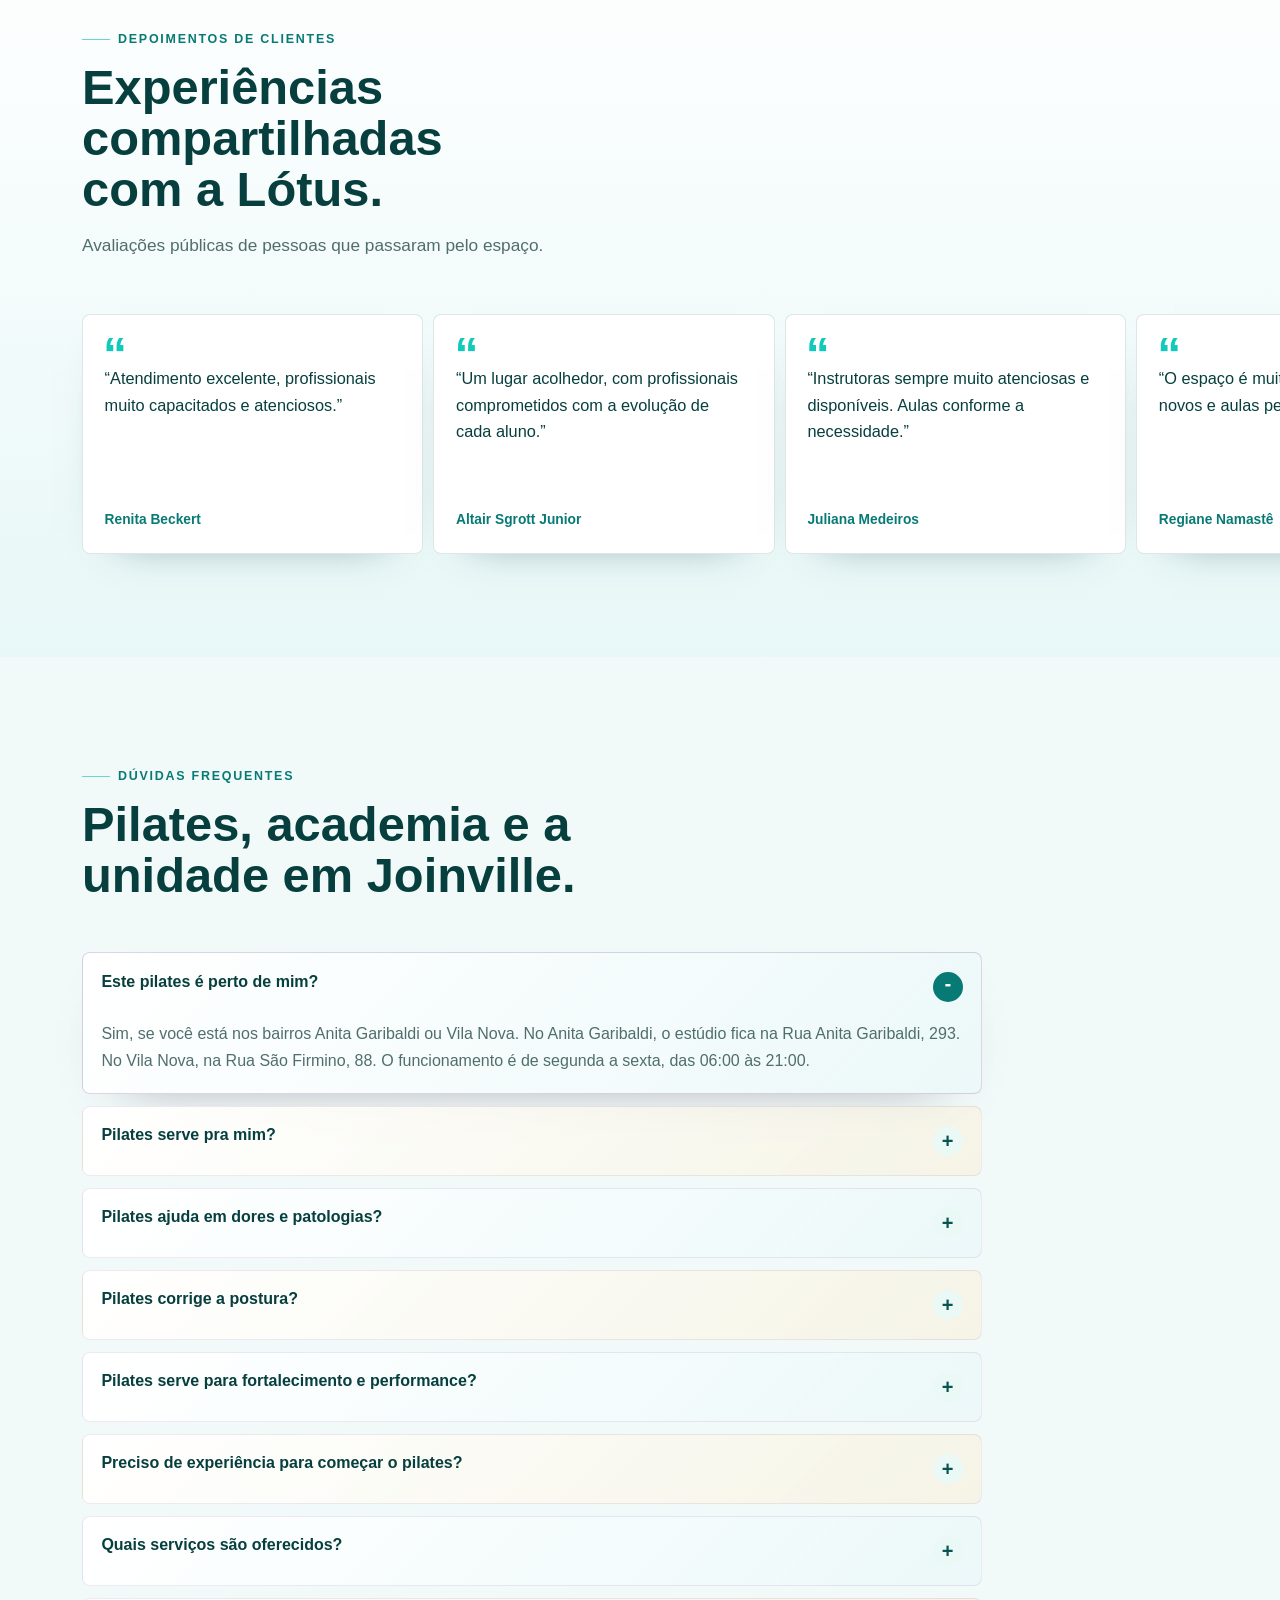
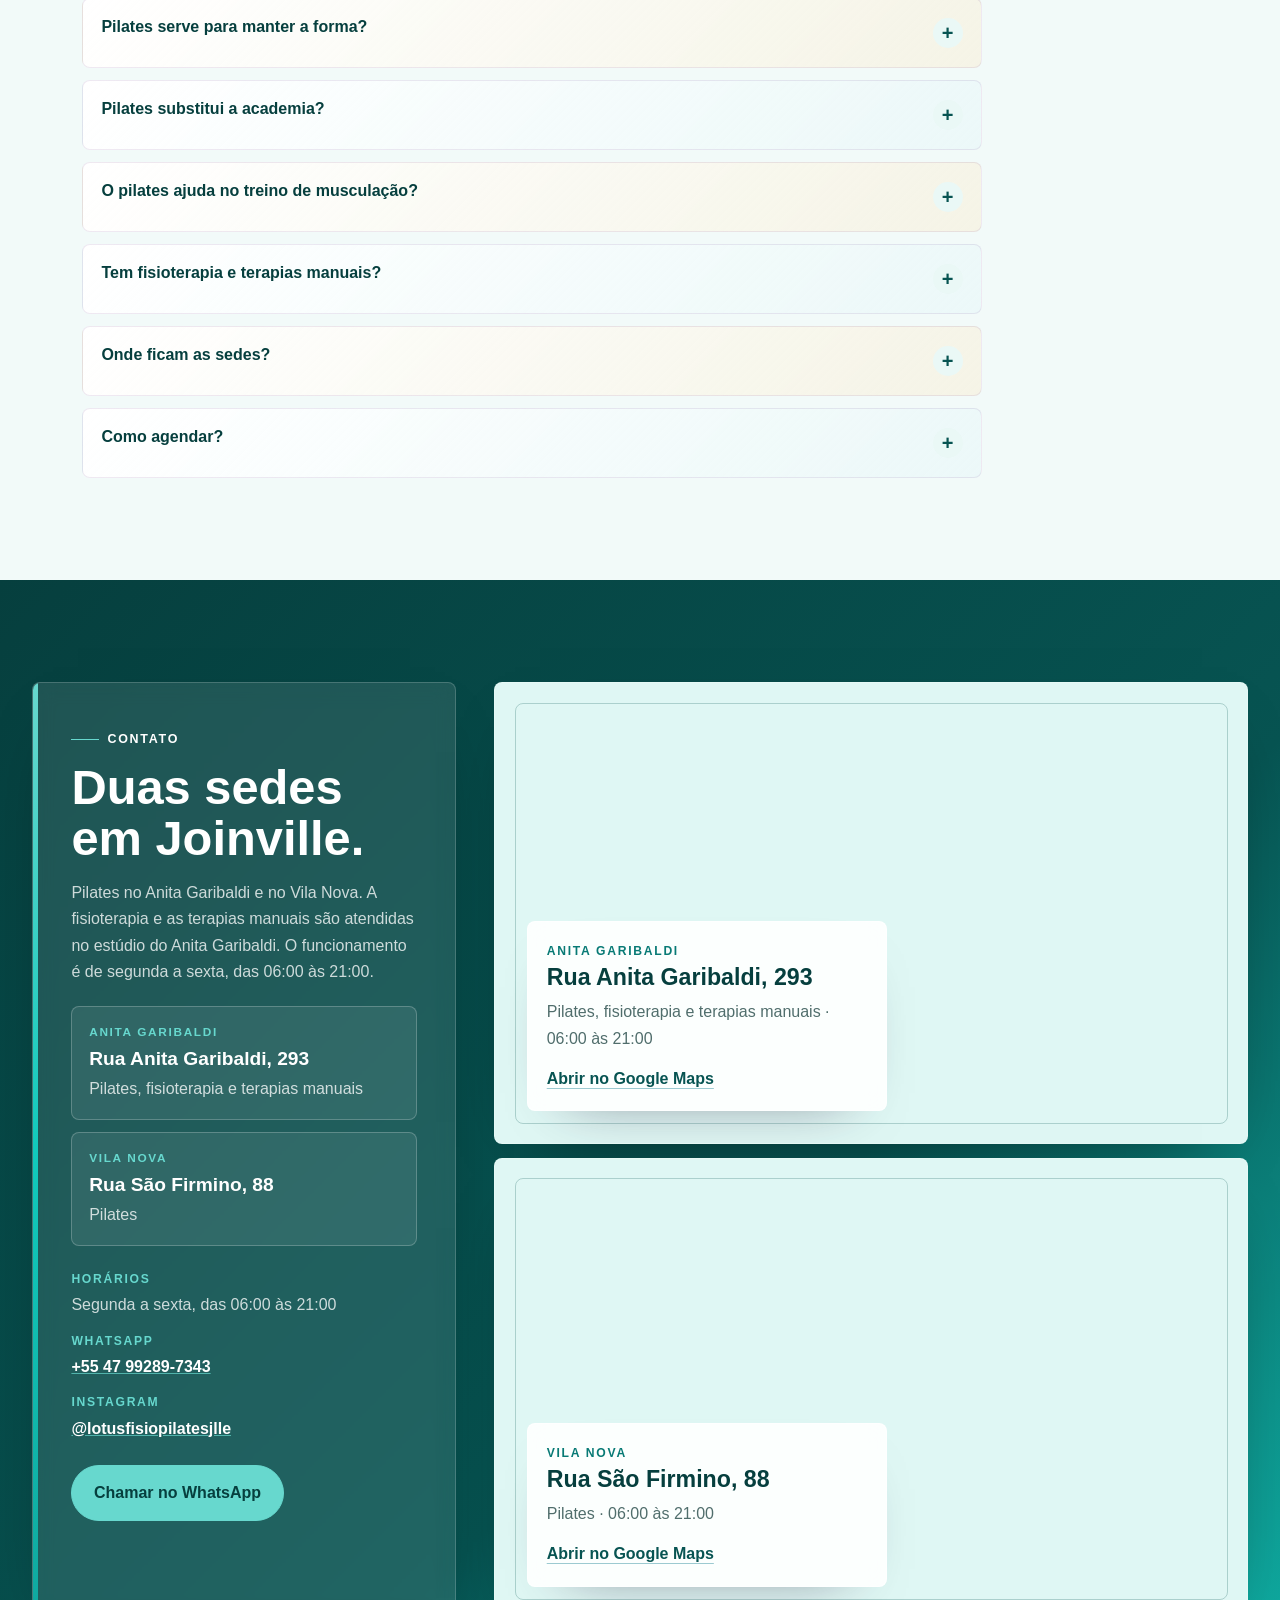
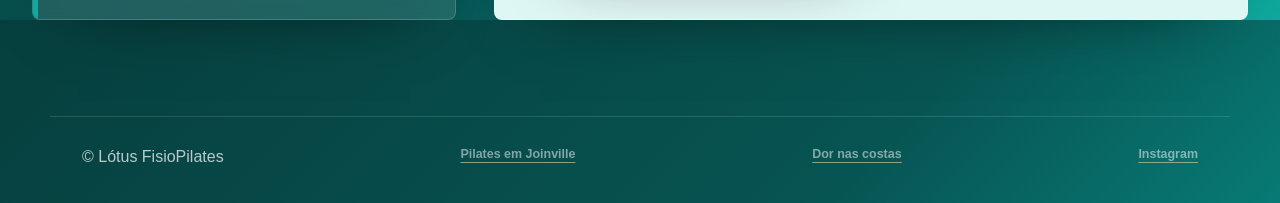
==== commit 9cac49b4: "Publish the approved back-pain page on GitHub." ====
--- a/index.html
+++ b/index.html
@@ -193,10 +193,10 @@
 </head>
 <body>
   <a class="skip" href="#sobre">Ir para o conteúdo</a>
-  <header class="nav" id="nav"><div class="wrap nav__inner"><a class="brand" href="#topo" aria-label="Lótus FisioPilates, início"><img class="brand__logo" src="./assets/img/logo_lotus-fisioterapia.png" width="338" height="126" alt="Lótus FisioPilates" /></a><button class="burger" id="burger" aria-expanded="false" aria-controls="menu" aria-label="Abrir menu"><span></span><span></span><span></span></button><nav class="menu" id="menu" aria-label="Navegação principal"><a href="#sobre">Sobre</a><a href="#servicos">Serviços</a><a href="#abordagem">Abordagem</a><a href="#depoimentos">Depoimentos</a><a href="#faq">Dúvidas</a><a href="./pilates-em-joinville/">Joinville</a><a href="./pilates-para-dor-na-coluna/">Coluna</a><a href="#contato">Contato</a><a class="btn btn--sm" href="https://wa.me/5547992897343?text=Ol%C3%A1%2C%20quero%20agendar%20um%20atendimento%20na%20L%C3%B3tus." target="_blank" rel="noopener">Agendar</a></nav></div></header>
+  <header class="nav" id="nav"><div class="wrap nav__inner"><a class="brand" href="#topo" aria-label="Lótus FisioPilates, início"><img class="brand__logo" src="./assets/img/logo_lotus-fisioterapia.png" width="338" height="126" alt="Lótus FisioPilates" /></a><button class="burger" id="burger" aria-expanded="false" aria-controls="menu" aria-label="Abrir menu"><span></span><span></span><span></span></button><nav class="menu" id="menu" aria-label="Navegação principal"><a href="#sobre">Sobre</a><a href="#servicos">Serviços</a><a href="#abordagem">Abordagem</a><a href="#depoimentos">Depoimentos</a><a href="#faq">Dúvidas</a><a href="./pilates-em-joinville/">Joinville</a><a href="./pilates-para-dor-nas-costas/">Costas</a><a href="#contato">Contato</a><a class="btn btn--sm" href="https://wa.me/5547992897343?text=Ol%C3%A1%2C%20quero%20agendar%20um%20atendimento%20na%20L%C3%B3tus." target="_blank" rel="noopener">Agendar</a></nav></div></header>
   <main id="topo">
     <section class="hero" aria-labelledby="hero-title"><div class="wrap hero__inner"><div class="hero__copy reveal"><p class="eyebrow">Duas sedes em Joinville</p><h1 id="hero-title">Pilates em Joinville para forma, performance e reabilitação.</h1><p class="lead">Academia sozinha não cobre estabilidade, mobilidade e recuperação. Na Lótus, o pilates prepara o corpo para treinar melhor, no Anita Garibaldi, Rua Anita Garibaldi, 293, e no Vila Nova, Rua São Firmino, 88. A fisioterapia e as terapias manuais são atendidas no estúdio do Anita Garibaldi. Das 06:00 às 21:00.</p><div class="hero__cta"><a class="btn" href="https://wa.me/5547992897343?text=Ol%C3%A1%2C%20quero%20agendar%20um%20atendimento%20na%20L%C3%B3tus." target="_blank" rel="noopener">Agendar pelo WhatsApp</a><a class="btn btn--ghost" href="#servicos">Conhecer serviços</a></div></div><div class="hero__visual reveal"><picture><source srcset="./assets/img/hero-lotus-anita.webp" type="image/webp" /><img class="hero__image" src="./assets/img/hero-lotus-anita.png" width="1536" height="1024" alt="Prática orientada de Pilates" fetchpriority="high" /></picture></div></div></section>
-    <section class="section section--intro" id="sobre"><div class="wrap about-flow"><div class="about-title reveal"><p class="eyebrow">Sobre a unidade</p><h2>Movimento inteligente para treinar, recuperar e evoluir.</h2></div><div class="intro-copy reveal"><p>Em Joinville, a Lótus tem duas sedes. No Anita Garibaldi, o estúdio fica na Rua Anita Garibaldi, 293, com pilates, fisioterapia e terapias manuais. No Vila Nova, o estúdio fica na Rua São Firmino, 88, com pilates. O funcionamento é de segunda a sexta, das 06:00 às 21:00.</p><p>Cada jornada começa pela necessidade real da pessoa — performance, condicionamento ou retorno após dor e lesão — e segue com orientação profissional.</p><p>Bairros de acesso e agendamento estão na página de <a href="./pilates-em-joinville/">pilates em Joinville</a>. Quem convive com dor na coluna encontra o caminho na página de <a href="./pilates-para-dor-na-coluna/">pilates para dor na coluna</a>.</p></div></div></section>
+    <section class="section section--intro" id="sobre"><div class="wrap about-flow"><div class="about-title reveal"><p class="eyebrow">Sobre a unidade</p><h2>Movimento inteligente para treinar, recuperar e evoluir.</h2></div><div class="intro-copy reveal"><p>Em Joinville, a Lótus tem duas sedes. No Anita Garibaldi, o estúdio fica na Rua Anita Garibaldi, 293, com pilates, fisioterapia e terapias manuais. No Vila Nova, o estúdio fica na Rua São Firmino, 88, com pilates. O funcionamento é de segunda a sexta, das 06:00 às 21:00.</p><p>Cada jornada começa pela necessidade real da pessoa — performance, condicionamento ou retorno após dor e lesão — e segue com orientação profissional.</p><p>Bairros de acesso e agendamento estão na página de <a href="./pilates-em-joinville/">pilates em Joinville</a>. Quem convive com dor nas costas encontra o caminho na página de <a href="./pilates-para-dor-nas-costas/">pilates para dor nas costas</a>.</p></div></div></section>
     <section class="section proof" id="credibilidade"><div class="wrap proof__inner"><div class="proof__copy reveal"><p class="eyebrow">Presença local</p><h2>Duas sedes em Joinville, com endereço e horário à vista.</h2><p>O funcionamento é de segunda a sexta, das 06:00 às 21:00, no Anita Garibaldi e no Vila Nova.</p></div><div class="proof__facts reveal"><article><span>Anita Garibaldi</span><strong>Rua Anita Garibaldi, 293</strong><p>Estúdio no Anita Garibaldi. Pilates, fisioterapia e terapias manuais.</p></article><article><span>Vila Nova</span><strong>Rua São Firmino, 88</strong><p>Estúdio no Vila Nova. Pilates.</p></article><article><span>Horários</span><strong>06:00–21:00</strong><p>De segunda a sexta, no Anita Garibaldi e no Vila Nova.</p></article></div></div></section>
     <section class="section" id="servicos"><div class="wrap"><div class="section-head reveal"><p class="eyebrow">Serviços</p><h2>Três frentes, um cuidado conectado.</h2><p class="lead">Pilates no Anita Garibaldi e no Vila Nova. Fisioterapia e terapias manuais no estúdio do Anita Garibaldi, conforme a avaliação e o objetivo.</p></div><div class="service-grid service-grid--compact"><article class="service-card service-card--no-photo reveal"><div class="service-card__mark" aria-hidden="true"><svg viewBox="0 0 24 24" width="30" height="30" fill="none" stroke="currentColor" stroke-width="1.8" stroke-linecap="round" stroke-linejoin="round"><circle cx="12" cy="5" r="2.5"/><path d="M12 8v8M9 12h6M9 16c0 2-1 3-3 4M15 16c0 2 1 3 3 4"/></svg></div><div><span class="card-kicker">Condicionamento e forma</span><h3>Pilates</h3><p>Atividade física para manter a forma, ganhar estabilidade e melhorar a performance nos treinos de academia, corrida e musculação. No Anita Garibaldi e no Vila Nova.</p></div></article><article class="service-card service-card--featured service-card--no-photo reveal"><div class="service-card__mark" aria-hidden="true"><svg viewBox="0 0 24 24" width="30" height="30" fill="none" stroke="currentColor" stroke-width="1.8" stroke-linecap="round" stroke-linejoin="round"><path d="M5 12a7 7 0 0114 0M8 12a4 4 0 018 0M11 12a1 1 0 002 0"/><path d="M12 3v2M4.9 5.1l1.4 1.4M19.1 5.1l-1.4 1.4"/></svg></div><div><span class="card-kicker">Reabilitação</span><h3>Fisioterapia</h3><p>Recuperar função, reduzir limitações e voltar a treinar com segurança, com acompanhamento para o momento real do corpo. Atendida no estúdio do Anita Garibaldi.</p></div></article><article class="service-card service-card--no-photo reveal"><div class="service-card__mark" aria-hidden="true"><svg viewBox="0 0 24 24" width="30" height="30" fill="none" stroke="currentColor" stroke-width="1.8" stroke-linecap="round" stroke-linejoin="round"><path d="M7 11V8a1.5 1.5 0 013 0v5"/><path d="M10 9V7.5a1.5 1.5 0 013 0V14"/><path d="M13 8.5V7a1.5 1.5 0 013 0v8c0 2.5-2 4.5-4.5 4.5H11A5 5 0 016 14.5V12"/><path d="M16 11.5V9a1.2 1.2 0 012.4 0V14"/></svg></div><div><span class="card-kicker">Recuperação</span><h3>Terapias manuais</h3><p>Alívio de dor e tensão muscular para apoiar a recuperação e deixar o corpo pronto para o próximo treino ou sessão de pilates. Atendidas no estúdio do Anita Garibaldi.</p></div></article></div></div></section>
     <section class="section section--violet" id="abordagem"><div class="wrap approach-flow"><div class="approach-head reveal"><p class="eyebrow">Abordagem Lótus</p><h2>Movimento com intenção em cada fase.</h2><p>O percurso respeita o momento atual, organiza prioridades e acompanha a evolução sem atalhos — da reabilitação à performance.</p></div><div class="approach-list reveal"><article><span>Entender</span><p>Escuta e avaliação para reconhecer necessidades e objetivos.</p></article><article><span>Orientar</span><p>Escolha da prática e dos estímulos adequados.</p></article><article><span>Evoluir</span><p>Acompanhamento consistente para construir autonomia.</p></article></div></div></section>
@@ -205,7 +205,7 @@
     <section class="section section--soft" id="faq"><div class="wrap"><div class="section-head reveal"><p class="eyebrow">Dúvidas frequentes</p><h2>Pilates, academia e a unidade em Joinville.</h2></div><div class="faq-list reveal"><details class="faq-item is-open" open><summary>Este pilates é perto de mim?</summary><div class="faq-answer"><div><p>Sim, se você está nos bairros Anita Garibaldi ou Vila Nova. No Anita Garibaldi, o estúdio fica na Rua Anita Garibaldi, 293. No Vila Nova, na Rua São Firmino, 88. O funcionamento é de segunda a sexta, das 06:00 às 21:00.</p></div></div></details><details class="faq-item"><summary>Pilates serve pra mim?</summary><div class="faq-answer"><div><p>Serve para todas as pessoas. O pilates atende quem convive com dores, quem tem alguma patologia, quem busca correção de postura, fortalecimento, reabilitação ou mais performance. A prática é ajustada depois da avaliação. Quando a prioridade é reabilitar, a fisioterapia e as terapias manuais são atendidas no estúdio do Anita Garibaldi.</p></div></div></details><details class="faq-item"><summary>Pilates ajuda em dores e patologias?</summary><div class="faq-answer"><div><p>Ajuda, com avaliação antes de definir o caminho. Dores e patologias pedem um olhar individual: o pilates trabalha controle, postura e fortalecimento. A fisioterapia entra quando a reabilitação é a prioridade, no estúdio do Anita Garibaldi.</p></div></div></details><details class="faq-item"><summary>Pilates corrige a postura?</summary><div class="faq-answer"><div><p>Ajuda na correção de postura. Alinhamento, consciência corporal e fortalecimento do centro do corpo reduzem compensações e organizam a postura no dia a dia e nos treinos, no Anita Garibaldi e no Vila Nova.</p></div></div></details><details class="faq-item"><summary>Pilates serve para fortalecimento e performance?</summary><div class="faq-answer"><div><p>Serve. O pilates fortalece com controle — núcleo, estabilidade e força — e tende a melhorar o rendimento na musculação, na corrida e em outras atividades. As duas sedes atendem pilates, no Anita Garibaldi e no Vila Nova.</p></div></div></details><details class="faq-item"><summary>Preciso de experiência para começar o pilates?</summary><div class="faq-answer"><div><p>Não. Iniciantes, quem já treina e quem está em reabilitação começam pela avaliação. O estímulo acompanha o momento do corpo, no Anita Garibaldi ou no Vila Nova.</p></div></div></details><details class="faq-item"><summary>Quais serviços são oferecidos?</summary><div class="faq-answer"><div><p>Pilates no Anita Garibaldi e no Vila Nova. A fisioterapia e as terapias manuais são atendidas no estúdio do Anita Garibaldi, com foco em reabilitação, performance e condicionamento físico.</p></div></div></details><details class="faq-item"><summary>Pilates serve para manter a forma?</summary><div class="faq-answer"><div><p>Sim. É uma atividade física completa para condicionamento, postura, força e mobilidade — inclusive para quem já treina na academia.</p></div></div></details><details class="faq-item"><summary>Pilates substitui a academia?</summary><div class="faq-answer"><div><p>Não precisa substituir. O pilates complementa o treino: fortalece o centro do corpo, reduz compensações e melhora o rendimento na musculação e em outras atividades.</p></div></div></details><details class="faq-item"><summary>O pilates ajuda no treino de musculação?</summary><div class="faq-answer"><div><p>Ajuda. Núcleo mais estável, melhor amplitude e menos sobrecarga nas articulações tendem a elevar a performance e a prevenir lesões de carga.</p></div></div></details><details class="faq-item"><summary>Tem fisioterapia e terapias manuais?</summary><div class="faq-answer"><div><p>Sim. A fisioterapia e as terapias manuais são atendidas no estúdio do Anita Garibaldi, com indicação após avaliação. No Vila Nova, o atendimento é de pilates.</p></div></div></details><details class="faq-item"><summary>Onde ficam as sedes?</summary><div class="faq-answer"><div><p>Em Joinville há duas sedes. No Anita Garibaldi, Rua Anita Garibaldi, 293, com pilates, fisioterapia e terapias manuais. No Vila Nova, Rua São Firmino, 88, com pilates. O funcionamento é de segunda a sexta, das 06:00 às 21:00. Mais detalhes na página de <a href="./pilates-em-joinville/">pilates em Joinville</a>.</p></div></div></details><details class="faq-item"><summary>Como agendar?</summary><div class="faq-answer"><div><p>Pelo WhatsApp +55 47 99289-7343, de segunda a sexta, das 06:00 às 21:00, no Anita Garibaldi ou no Vila Nova. Fisioterapia e terapias manuais são atendidas no estúdio do Anita Garibaldi.</p></div></div></details></div></div></section>
     <section class="section contact" id="contato"><div class="wrap contact__inner"><div class="contact__panel reveal"><p class="eyebrow">Contato</p><h2>Duas sedes em Joinville.</h2><p>Pilates no Anita Garibaldi e no Vila Nova. A fisioterapia e as terapias manuais são atendidas no estúdio do Anita Garibaldi. O funcionamento é de segunda a sexta, das 06:00 às 21:00.</p><div class="studio-list"><article class="studio-card"><span>Anita Garibaldi</span><strong>Rua Anita Garibaldi, 293</strong><p>Pilates, fisioterapia e terapias manuais</p></article><article class="studio-card"><span>Vila Nova</span><strong>Rua São Firmino, 88</strong><p>Pilates</p></article></div><dl class="info"><dt>Horários</dt><dd>Segunda a sexta, das 06:00 às 21:00</dd><dt>WhatsApp</dt><dd><a href="https://wa.me/5547992897343" target="_blank" rel="noopener">+55 47 99289-7343</a></dd><dt>Instagram</dt><dd><a href="https://www.instagram.com/lotusfisiopilatesjlle/" target="_blank" rel="noopener">@lotusfisiopilatesjlle</a></dd></dl><div class="contact-actions"><a class="btn" href="https://wa.me/5547992897343?text=Ol%C3%A1%2C%20quero%20agendar%20na%20L%C3%B3tus." target="_blank" rel="noopener">Chamar no WhatsApp</a></div></div><div class="contact__maps reveal"><div class="contact__map"><iframe src="https://www.google.com/maps?q=Rua%20Anita%20Garibaldi%2C%20293%2C%20Joinville%20-%20SC&amp;output=embed" title="Mapa da Lótus FisioPilates na Rua Anita Garibaldi, 293, Joinville" loading="lazy" referrerpolicy="no-referrer-when-downgrade"></iframe><div class="map-card"><span>Anita Garibaldi</span><strong>Rua Anita Garibaldi, 293</strong><p>Pilates, fisioterapia e terapias manuais · 06:00 às 21:00</p><a href="https://www.google.com/maps/search/?api=1&amp;query=Rua%20Anita%20Garibaldi%20293%20Joinville" target="_blank" rel="noopener">Abrir no Google Maps</a></div></div><div class="contact__map"><iframe src="https://www.google.com/maps?q=Rua%20S%C3%A3o%20Firmino%2C%2088%2C%20Joinville%20-%20SC&amp;output=embed" title="Mapa da Lótus FisioPilates na Rua São Firmino, 88, Joinville" loading="lazy" referrerpolicy="no-referrer-when-downgrade"></iframe><div class="map-card"><span>Vila Nova</span><strong>Rua São Firmino, 88</strong><p>Pilates · 06:00 às 21:00</p><a href="https://www.google.com/maps/search/?api=1&amp;query=Rua%20S%C3%A3o%20Firmino%2088%20Joinville" target="_blank" rel="noopener">Abrir no Google Maps</a></div></div></div></div></section>
   </main>
-  <footer class="footer"><div class="wrap footer__bottom"><span>© <span id="ano"></span> Lótus FisioPilates</span><a href="./pilates-em-joinville/">Pilates em Joinville</a><a href="./pilates-para-dor-na-coluna/">Dor na coluna</a><a href="https://www.instagram.com/lotusfisiopilatesjlle/" target="_blank" rel="noopener">Instagram</a></div></footer>
+  <footer class="footer"><div class="wrap footer__bottom"><span>© <span id="ano"></span> Lótus FisioPilates</span><a href="./pilates-em-joinville/">Pilates em Joinville</a><a href="./pilates-para-dor-nas-costas/">Dor nas costas</a><a href="https://www.instagram.com/lotusfisiopilatesjlle/" target="_blank" rel="noopener">Instagram</a></div></footer>
   <a class="wpp" href="https://wa.me/5547992897343" target="_blank" rel="noopener" aria-label="Conversar pelo WhatsApp"><svg viewBox="0 0 24 24" width="28" height="28" fill="currentColor" aria-hidden="true"><path d="M12.04 2C6.58 2 2.13 6.45 2.13 11.91c0 1.75.46 3.45 1.32 4.95L2 22l5.25-1.38c1.45.79 3.08 1.21 4.79 1.21 5.46 0 9.91-4.45 9.91-9.91C22 6.45 17.5 2 12.04 2zm5.8 14.16c-.24.68-1.42 1.31-1.95 1.38-.5.07-1.13.1-1.82-.11-.42-.13-.96-.31-1.65-.61-2.9-1.25-4.8-4.17-4.94-4.37-.14-.2-1.18-1.57-1.18-2.99 0-1.42.74-2.12 1.01-2.41.27-.29.58-.36.78-.36.2 0 .39 0 .56.01.18.01.42-.07.66.5.24.59.82 2.01.89 2.16.07.15.12.32.02.51-.09.2-.14.32-.27.49-.14.17-.29.38-.41.51-.14.14-.28.29-.12.57.16.27.72 1.19 1.55 1.93 1.07.95 1.97 1.24 2.24 1.38.27.14.43.12.59-.07.16-.2.68-.79.86-1.06.18-.27.36-.22.61-.13.25.09 1.59.75 1.86.89.27.14.45.2.52.31.07.12.07.66-.17 1.34z"/></svg><span>WhatsApp</span></a>
   <script src="./assets/js/script.js"></script><script>window.addEventListener("load",function(){if(window.__studioSiteJsReady)return;var b=document.querySelector("#burger"),m=document.querySelector("#menu");if(b&&m)b.addEventListener("click",function(){var on=!m.classList.contains("is-open");m.classList.toggle("is-open",on);b.classList.toggle("is-open",on);b.setAttribute("aria-expanded",String(on))});document.querySelectorAll(".reveal").forEach(function(e){e.classList.add("is-in","visible")})});</script>
 </body>
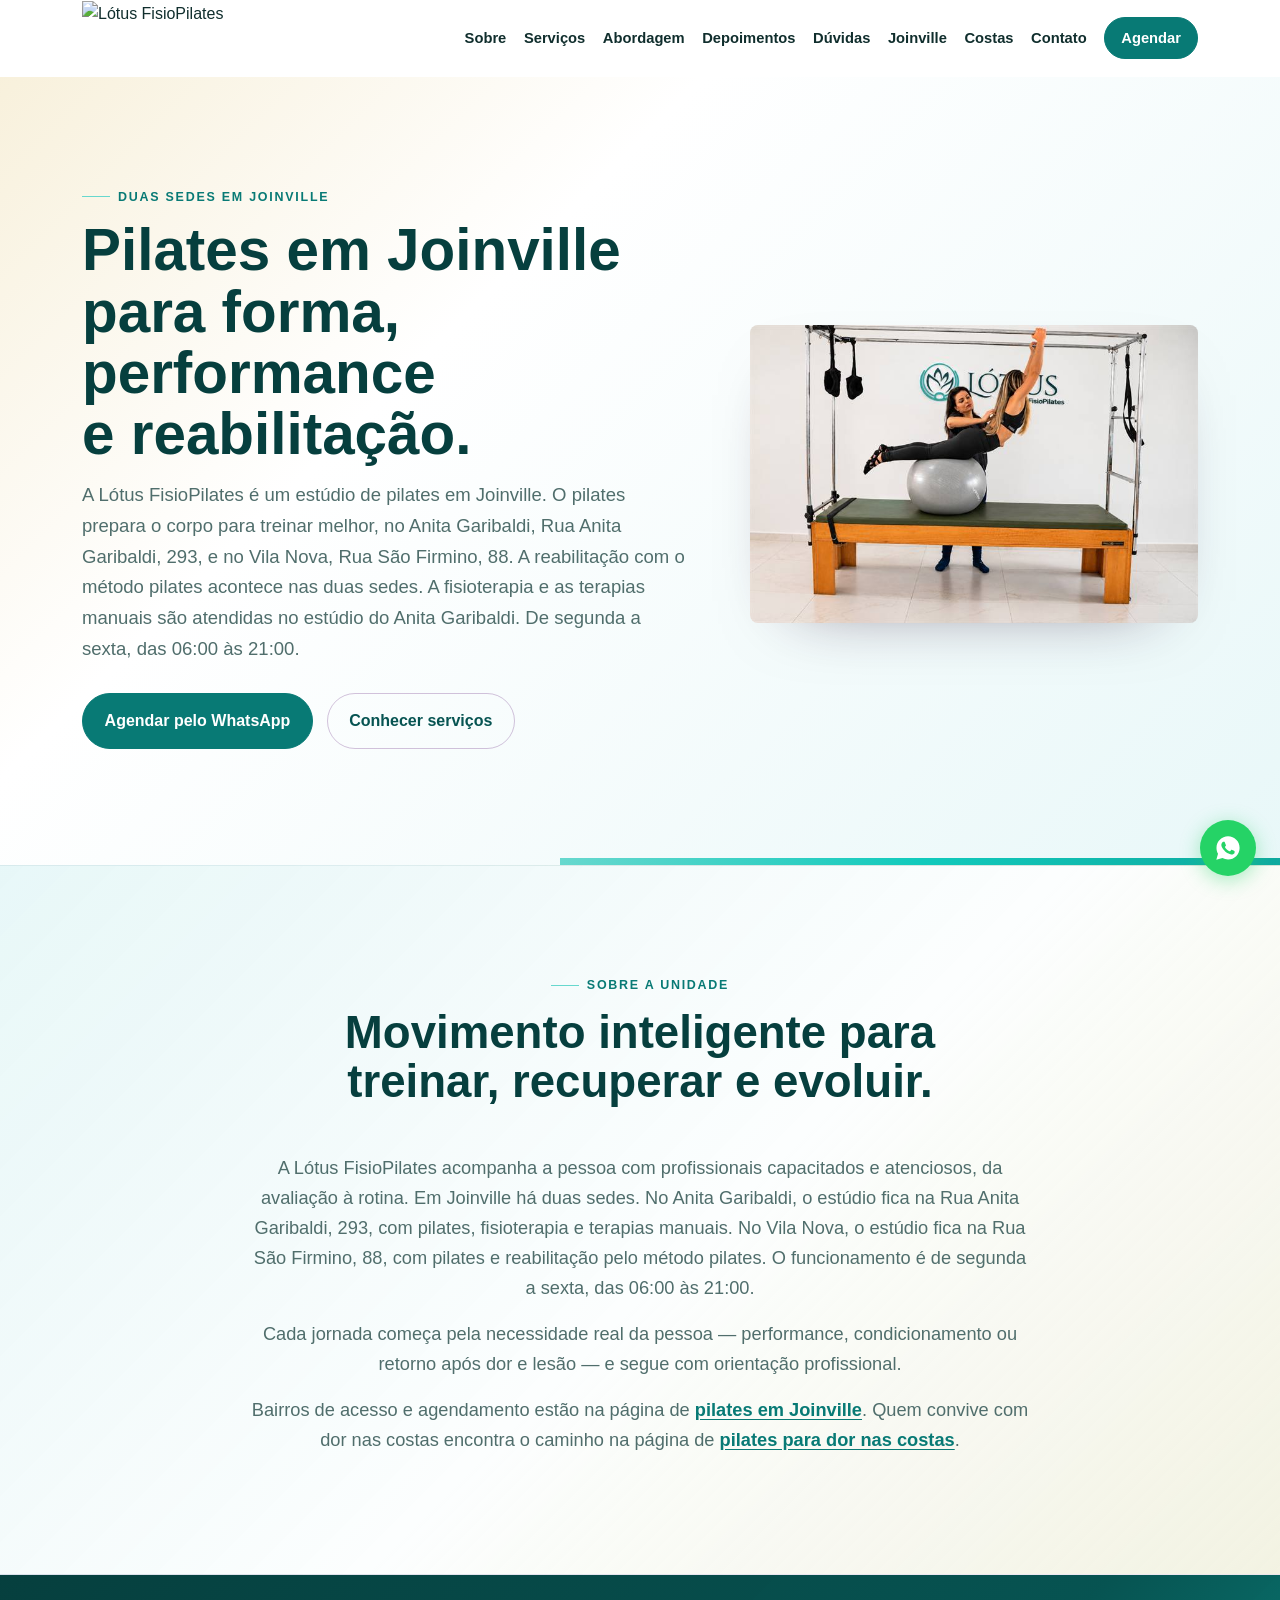
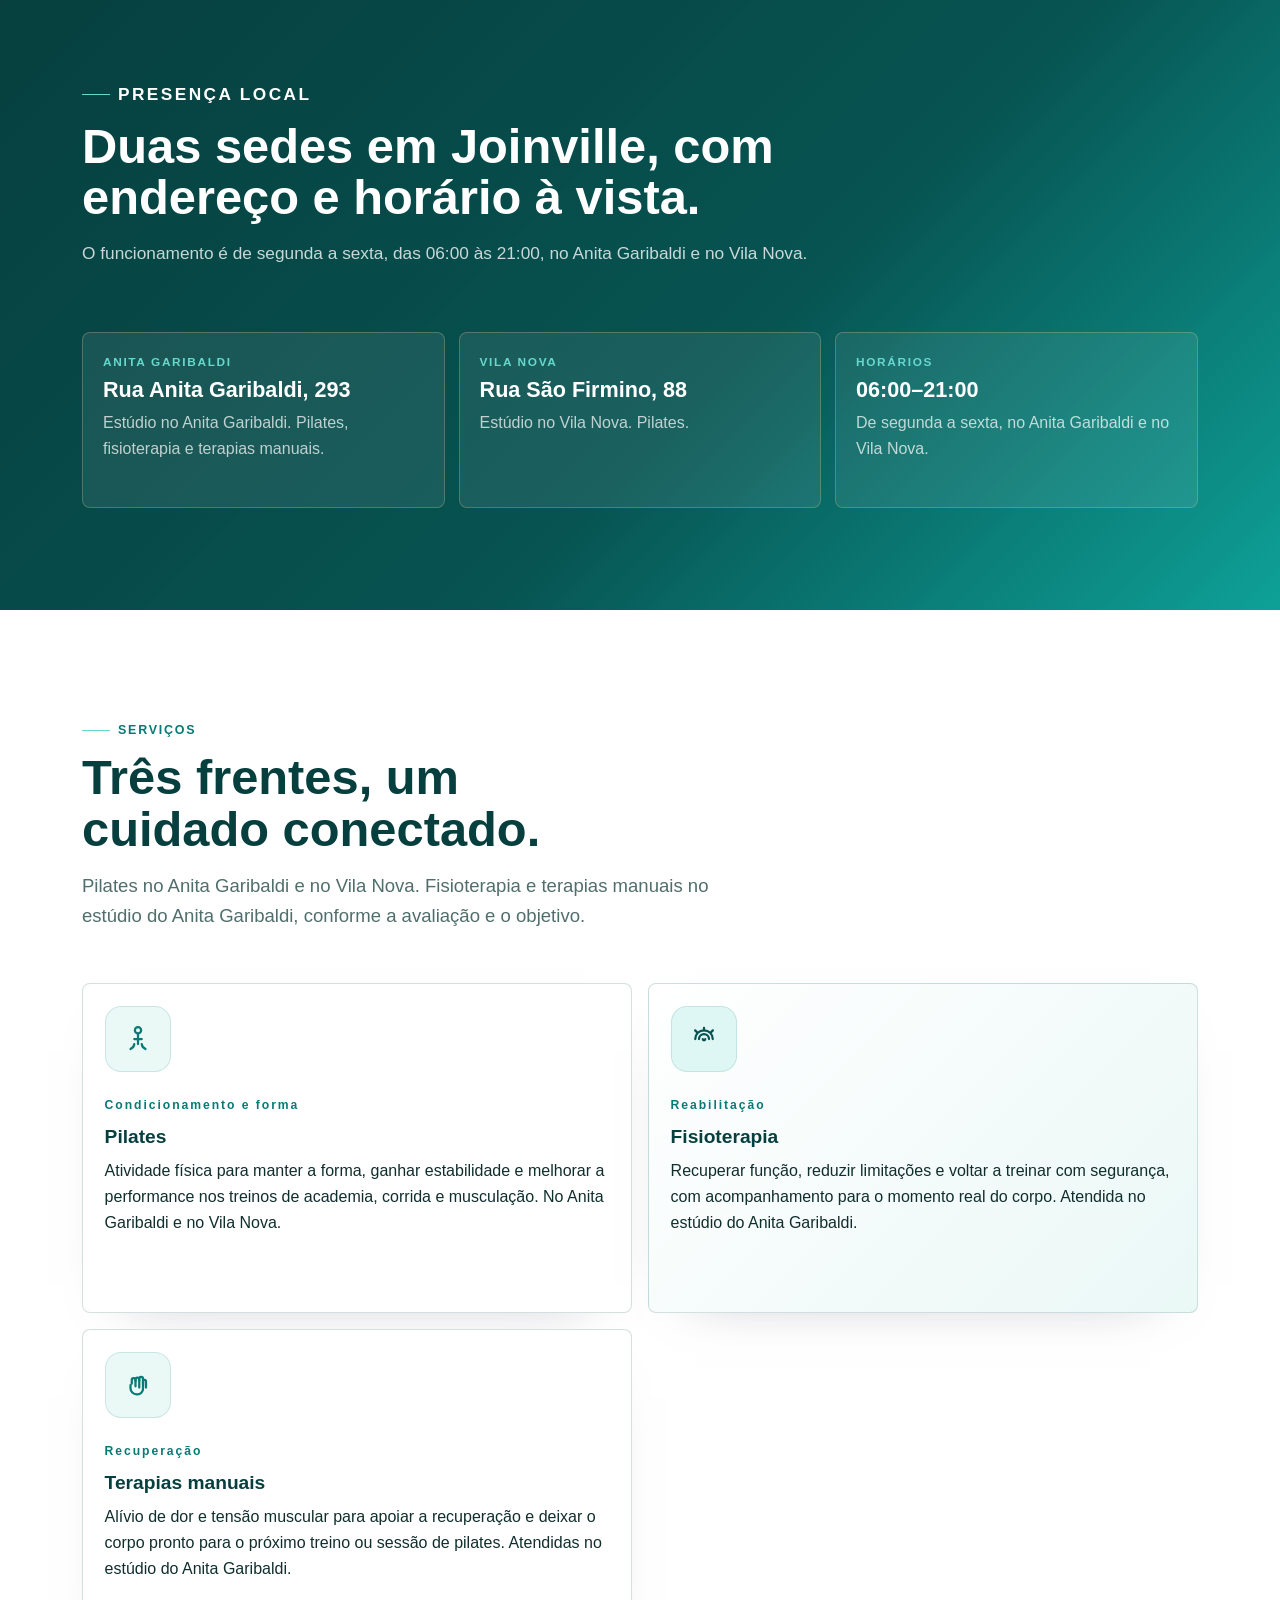
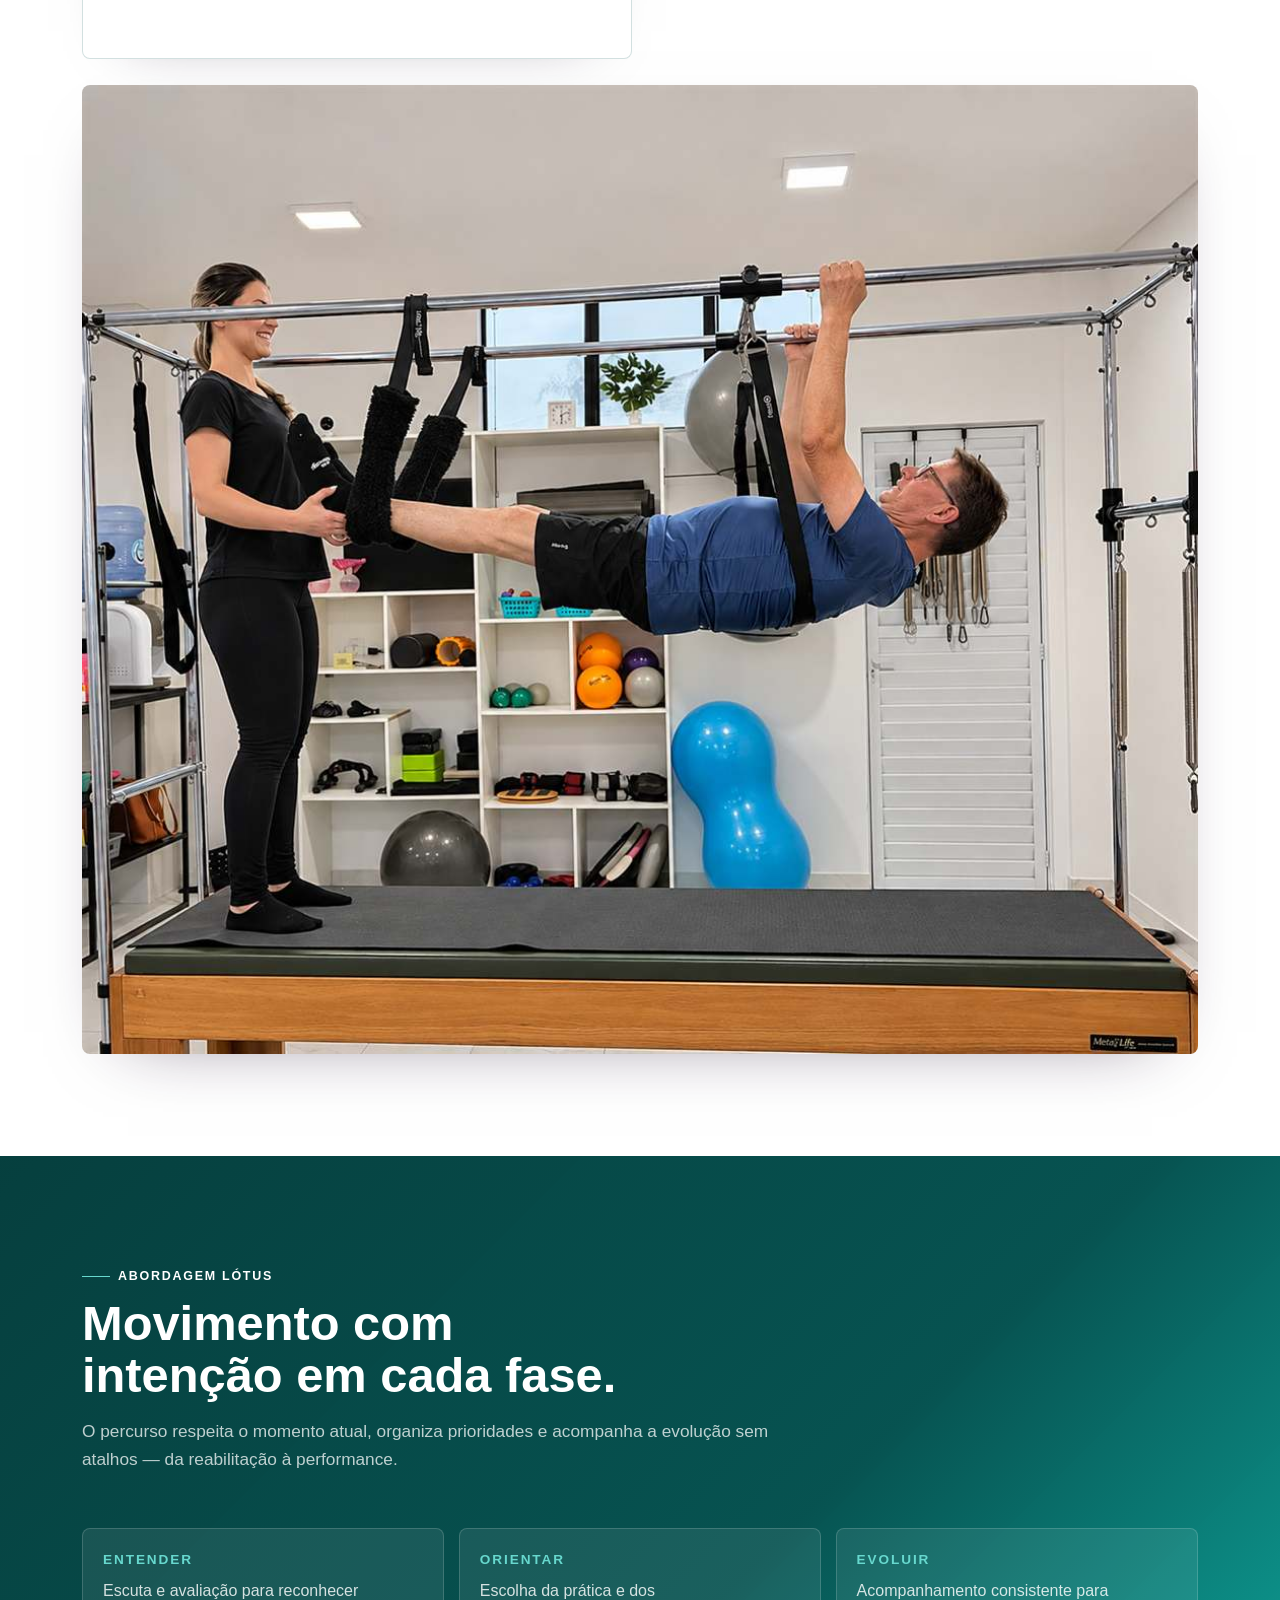
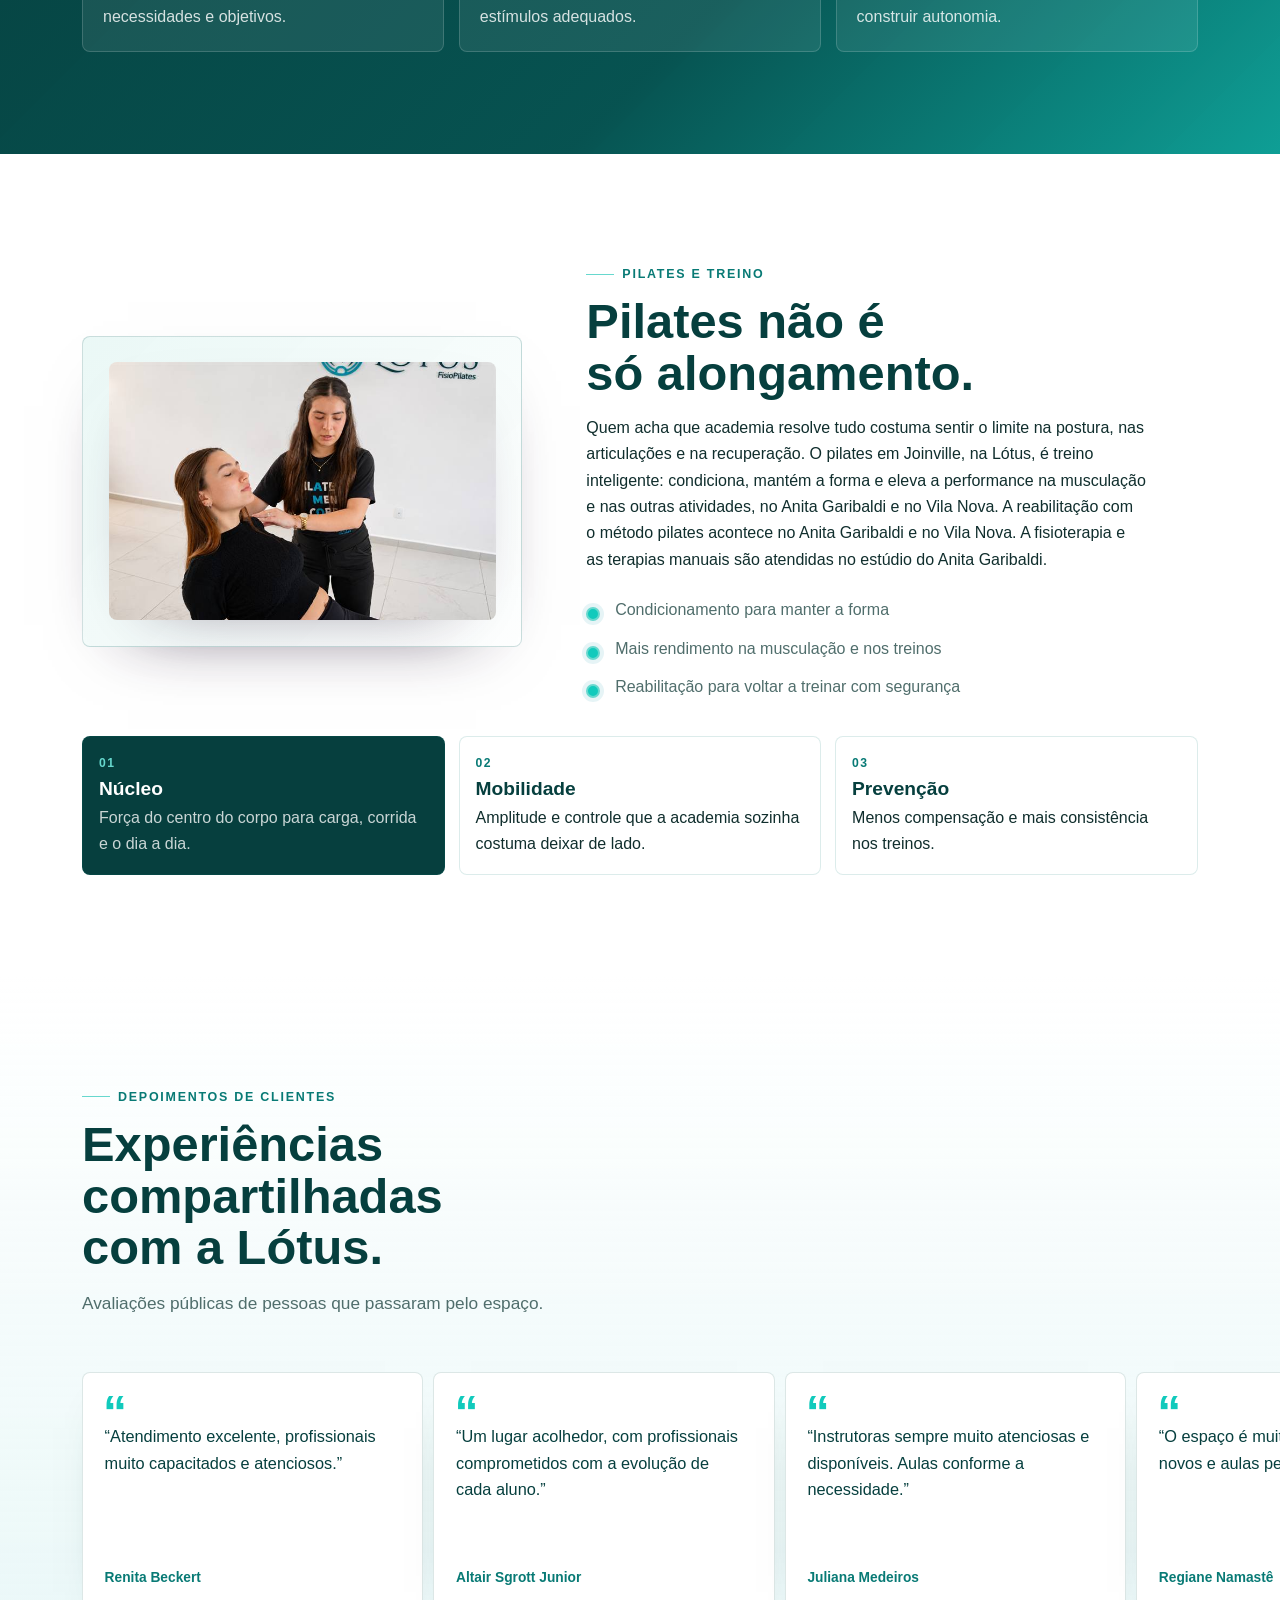
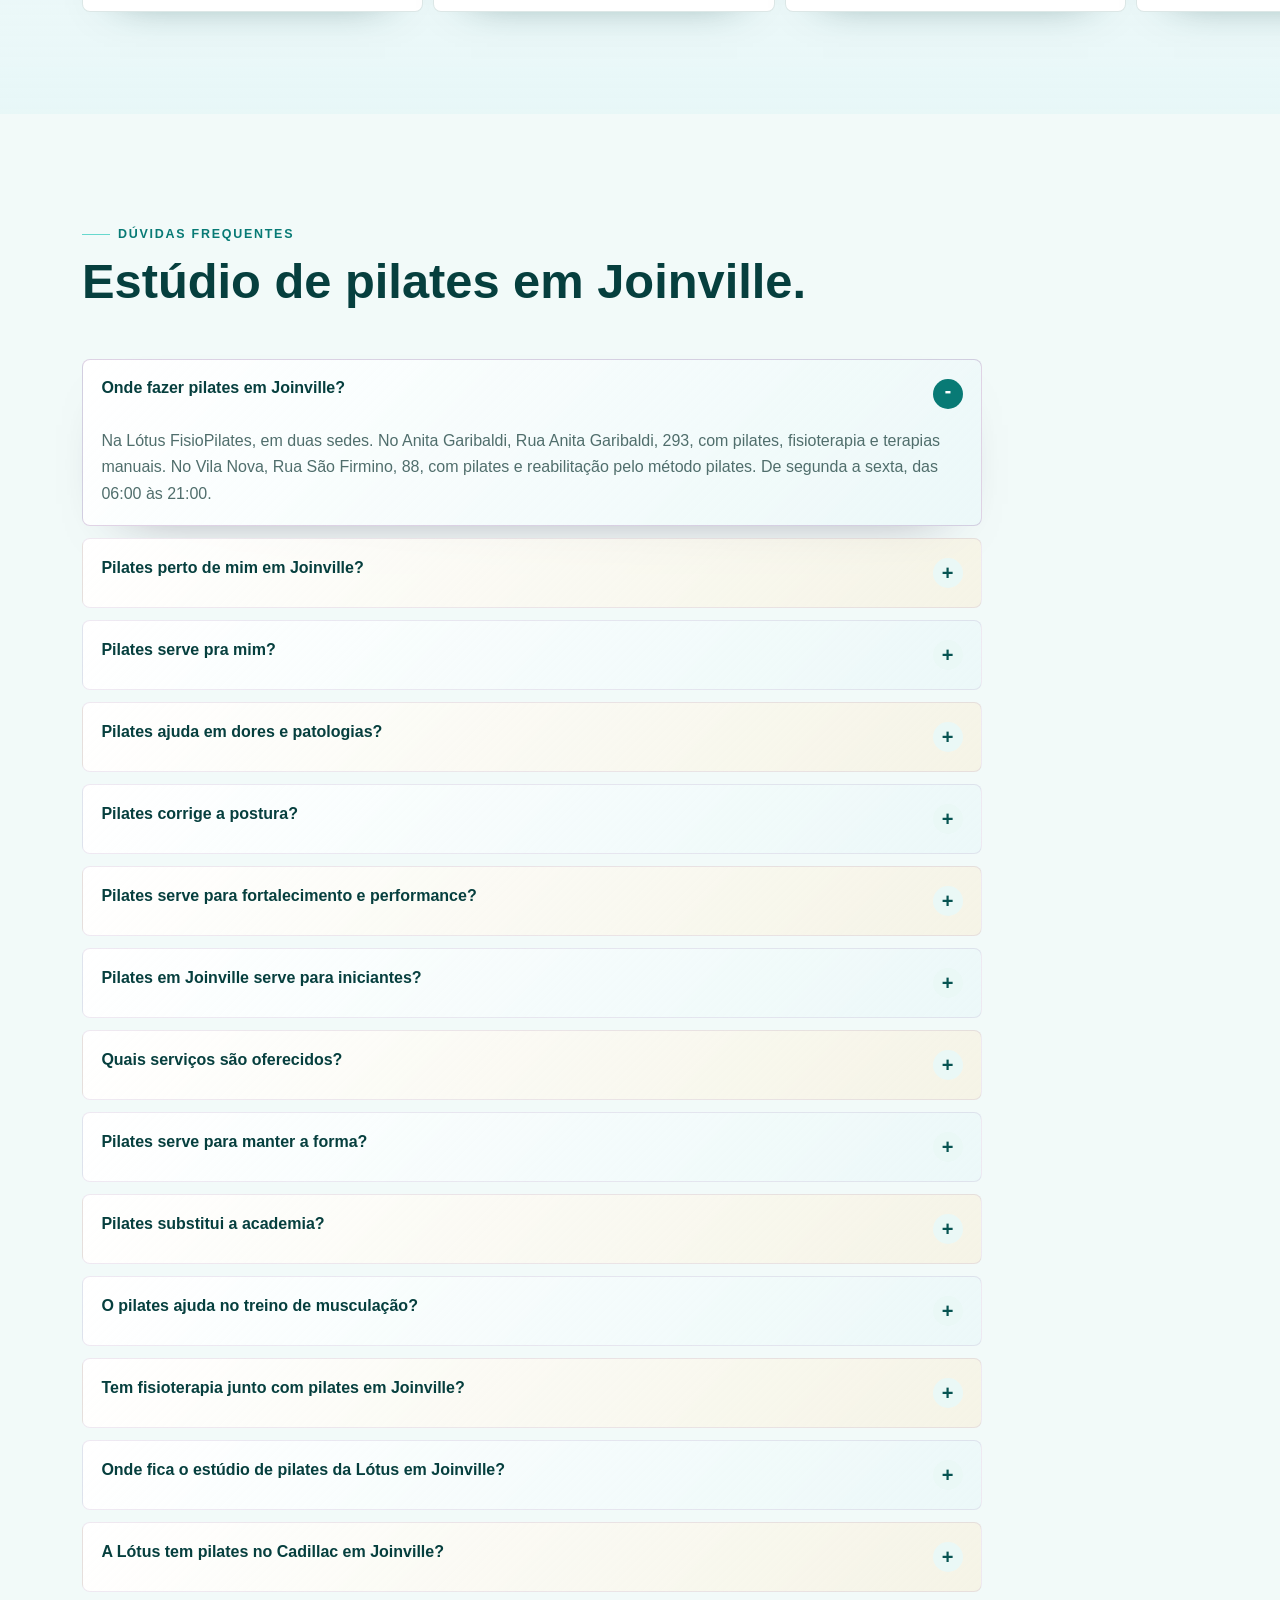
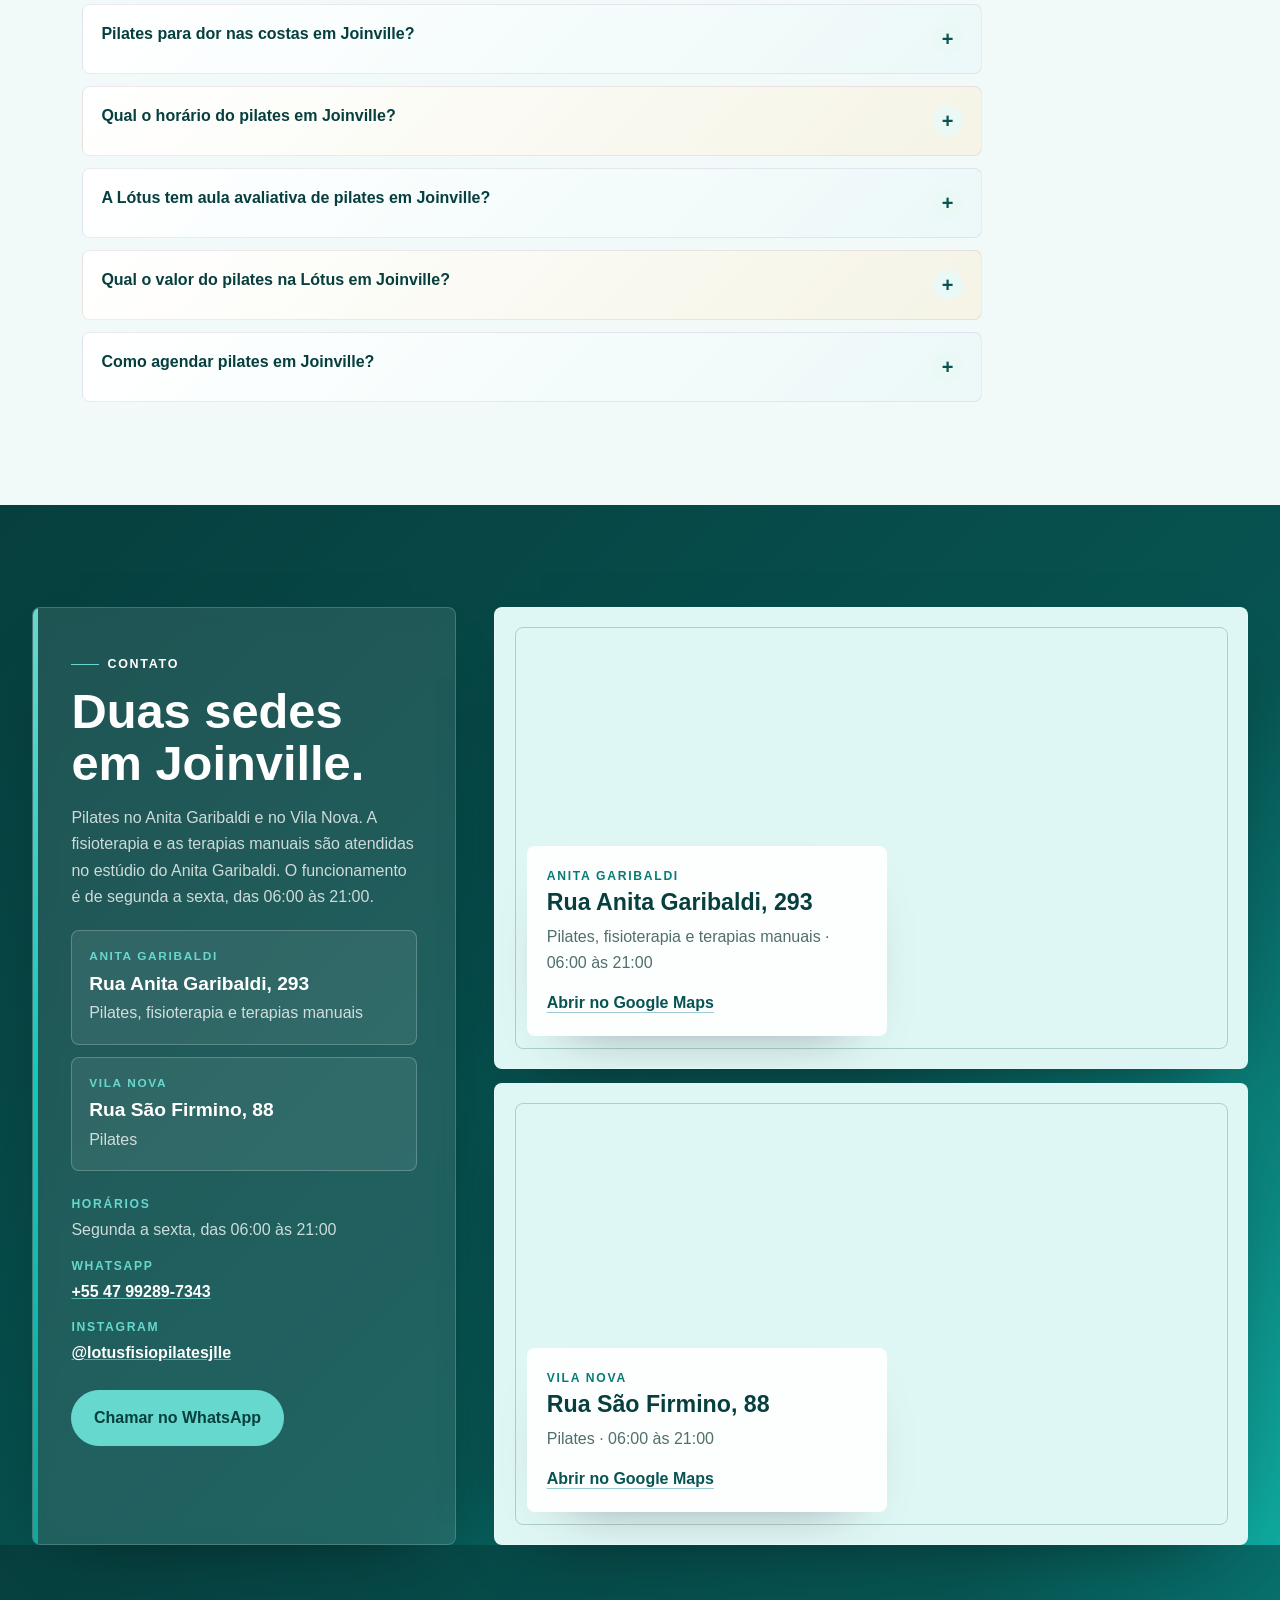
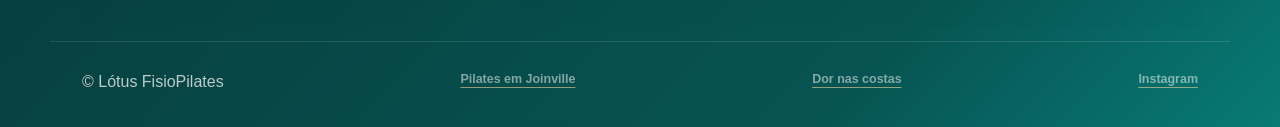
==== commit dc7471ec: "Publish the approved homepage photos and Joinville FAQ. Co-authored-by: Cursor <cursoragent@cursor.c" ====
--- a/index.html
+++ b/index.html
@@ -19,12 +19,12 @@
   <meta property="og:url" content="https://lotuspilatesjlle.com.br/" />
   <meta property="og:title" content="Pilates e Fisioterapia em Joinville | Lótus FisioPilates" />
   <meta property="og:description" content="Pilates no Anita Garibaldi e no Vila Nova. Fisioterapia e terapias manuais no estúdio do Anita Garibaldi, das 06:00 às 21:00." />
-  <meta property="og:image" content="https://lotuspilatesjlle.com.br/assets/img/hero-lotus-anita.png" />
+  <meta property="og:image" content="https://lotuspilatesjlle.com.br/assets/img/home-cadillac.jpg" />
   <meta property="og:image:alt" content="Prática orientada de Pilates" />
   <meta name="twitter:card" content="summary_large_image" />
   <meta name="twitter:title" content="Pilates e Fisioterapia em Joinville | Lótus FisioPilates" />
   <meta name="twitter:description" content="Pilates no Anita Garibaldi e no Vila Nova. Fisioterapia e terapias manuais no estúdio do Anita Garibaldi." />
-  <meta name="twitter:image" content="https://lotuspilatesjlle.com.br/assets/img/hero-lotus-anita.png" />
+  <meta name="twitter:image" content="https://lotuspilatesjlle.com.br/assets/img/home-cadillac.jpg" />
   <link rel="icon" href="./assets/img/favicon_lotus-fisioterapia.png" />
   <link rel="stylesheet" href="./assets/css/style.css?v=20261008" />
   <script type="application/ld+json">
@@ -38,7 +38,7 @@
         "url": "https://lotuspilatesjlle.com.br/",
         "description": "Estúdio de pilates em Joinville-SC, no Anita Garibaldi e no Vila Nova. Fisioterapia e terapias manuais no estúdio do Anita Garibaldi.",
         "telephone": "+55 47 99289-7343",
-        "image": "https://lotuspilatesjlle.com.br/assets/img/hero-lotus-anita.png",
+        "image": "https://lotuspilatesjlle.com.br/assets/img/home-cadillac.jpg",
         "logo": "https://lotuspilatesjlle.com.br/assets/img/logo_lotus-fisioterapia.png",
         "sameAs": ["https://www.instagram.com/lotusfisiopilatesjlle/"],
         "location": [
@@ -69,7 +69,7 @@
         "parentOrganization": { "@id": "https://lotuspilatesjlle.com.br/#negocio" },
         "url": "https://lotuspilatesjlle.com.br/",
         "telephone": "+55 47 99289-7343",
-        "image": "https://lotuspilatesjlle.com.br/assets/img/hero-lotus-anita.png",
+        "image": "https://lotuspilatesjlle.com.br/assets/img/home-cadillac.jpg",
         "hasMap": "https://www.google.com/maps/search/?api=1&query=Rua%20Anita%20Garibaldi%20293%20Joinville",
         "address": {
           "@type": "PostalAddress",
@@ -97,7 +97,7 @@
         "parentOrganization": { "@id": "https://lotuspilatesjlle.com.br/#negocio" },
         "url": "https://lotuspilatesjlle.com.br/",
         "telephone": "+55 47 99289-7343",
-        "image": "https://lotuspilatesjlle.com.br/assets/img/hero-lotus-anita.png",
+        "image": "https://lotuspilatesjlle.com.br/assets/img/home-cadillac.jpg",
         "hasMap": "https://www.google.com/maps/search/?api=1&query=Rua%20S%C3%A3o%20Firmino%2088%20Joinville",
         "address": {
           "@type": "PostalAddress",
@@ -122,18 +122,23 @@
         "mainEntity": [
           {
             "@type": "Question",
-            "name": "Este pilates é perto de mim?",
-            "acceptedAnswer": { "@type": "Answer", "text": "Sim, se você está nos bairros Anita Garibaldi ou Vila Nova. No Anita Garibaldi, o estúdio fica na Rua Anita Garibaldi, 293. No Vila Nova, na Rua São Firmino, 88. O funcionamento é de segunda a sexta, das 06:00 às 21:00." }
+            "name": "Onde fazer pilates em Joinville?",
+            "acceptedAnswer": { "@type": "Answer", "text": "Na Lótus FisioPilates, em duas sedes. No Anita Garibaldi, Rua Anita Garibaldi, 293, com pilates, fisioterapia e terapias manuais. No Vila Nova, Rua São Firmino, 88, com pilates e reabilitação pelo método pilates. De segunda a sexta, das 06:00 às 21:00." }
+          },
+          {
+            "@type": "Question",
+            "name": "Pilates perto de mim em Joinville?",
+            "acceptedAnswer": { "@type": "Answer", "text": "Fica perto se você está no Anita Garibaldi ou no Vila Nova. A Lótus FisioPilates atende na Rua Anita Garibaldi, 293, e na Rua São Firmino, 88, de segunda a sexta, das 06:00 às 21:00." }
           },
           {
             "@type": "Question",
             "name": "Pilates serve pra mim?",
-            "acceptedAnswer": { "@type": "Answer", "text": "Serve para todas as pessoas. O pilates atende quem convive com dores, quem tem alguma patologia, quem busca correção de postura, fortalecimento, reabilitação ou mais performance. A prática é ajustada depois da avaliação. Quando a prioridade é reabilitar, a fisioterapia e as terapias manuais são atendidas no estúdio do Anita Garibaldi." }
+            "acceptedAnswer": { "@type": "Answer", "text": "Serve para todas as pessoas. O pilates atende quem convive com dores, quem tem alguma patologia, quem busca correção de postura, fortalecimento, reabilitação ou mais performance. A prática é ajustada depois da avaliação. A reabilitação com o método pilates é no Anita Garibaldi e no Vila Nova. A fisioterapia e as terapias manuais são atendidas no estúdio do Anita Garibaldi." }
           },
           {
             "@type": "Question",
             "name": "Pilates ajuda em dores e patologias?",
-            "acceptedAnswer": { "@type": "Answer", "text": "Ajuda, com avaliação antes de definir o caminho. Dores e patologias pedem um olhar individual: o pilates trabalha controle, postura e fortalecimento. A fisioterapia entra quando a reabilitação é a prioridade, no estúdio do Anita Garibaldi." }
+            "acceptedAnswer": { "@type": "Answer", "text": "Ajuda, com avaliação antes de definir o caminho. Dores e patologias pedem um olhar individual: o pilates trabalha controle, postura e fortalecimento. A reabilitação com o método pilates acontece no Anita Garibaldi e no Vila Nova. A fisioterapia e as terapias manuais são no estúdio do Anita Garibaldi." }
           },
           {
             "@type": "Question",
@@ -147,8 +152,8 @@
           },
           {
             "@type": "Question",
-            "name": "Preciso de experiência para começar o pilates?",
-            "acceptedAnswer": { "@type": "Answer", "text": "Não. Iniciantes, quem já treina e quem está em reabilitação começam pela avaliação. O estímulo acompanha o momento do corpo, no Anita Garibaldi ou no Vila Nova." }
+            "name": "Pilates em Joinville serve para iniciantes?",
+            "acceptedAnswer": { "@type": "Answer", "text": "Serve. Não é preciso ter experiência. Na Lótus FisioPilates, a avaliação define o exercício, no Anita Garibaldi ou no Vila Nova." }
           },
           {
             "@type": "Question",
@@ -172,37 +177,78 @@
           },
           {
             "@type": "Question",
-            "name": "Tem fisioterapia e terapias manuais?",
-            "acceptedAnswer": { "@type": "Answer", "text": "Sim. A fisioterapia e as terapias manuais são atendidas no estúdio do Anita Garibaldi, com indicação após avaliação. No Vila Nova, o atendimento é de pilates." }
-          },
-          {
-            "@type": "Question",
-            "name": "Onde ficam as sedes?",
-            "acceptedAnswer": { "@type": "Answer", "text": "Em Joinville há duas sedes. No Anita Garibaldi, Rua Anita Garibaldi, 293, com pilates, fisioterapia e terapias manuais. No Vila Nova, Rua São Firmino, 88, com pilates. O funcionamento é de segunda a sexta, das 06:00 às 21:00." }
-          },
-          {
-            "@type": "Question",
-            "name": "Como agendar?",
-            "acceptedAnswer": { "@type": "Answer", "text": "Pelo WhatsApp +55 47 99289-7343, de segunda a sexta, das 06:00 às 21:00, no Anita Garibaldi ou no Vila Nova. Fisioterapia e terapias manuais são atendidas no estúdio do Anita Garibaldi." }
+            "name": "Tem fisioterapia junto com pilates em Joinville?",
+            "acceptedAnswer": { "@type": "Answer", "text": "Sim. Na Lótus FisioPilates, o pilates é no Anita Garibaldi e no Vila Nova. A fisioterapia e as terapias manuais são atendidas no estúdio do Anita Garibaldi, depois da avaliação. A reabilitação com o método pilates também acontece no Vila Nova." }
+          },
+          {
+            "@type": "Question",
+            "name": "Onde fica o estúdio de pilates da Lótus em Joinville?",
+            "acceptedAnswer": { "@type": "Answer", "text": "No Anita Garibaldi, Rua Anita Garibaldi, 293, e no Vila Nova, Rua São Firmino, 88. O pilates é nas duas sedes. A fisioterapia e as terapias manuais são no estúdio do Anita Garibaldi. De segunda a sexta, das 06:00 às 21:00. Mais detalhes na página de pilates em Joinville." }
+          },
+          {
+            "@type": "Question",
+            "name": "A Lótus tem pilates no Cadillac em Joinville?",
+            "acceptedAnswer": { "@type": "Answer", "text": "Tem. O Cadillac é um dos aparelhos usados no estúdio da Lótus FisioPilates, com acompanhamento. O exercício é escolhido depois da avaliação, no Anita Garibaldi e no Vila Nova." }
+          },
+          {
+            "@type": "Question",
+            "name": "Pilates para dor nas costas em Joinville?",
+            "acceptedAnswer": { "@type": "Answer", "text": "A Lótus FisioPilates atende quem convive com dor nas costas e dor na coluna, depois da avaliação. A reabilitação com o método pilates é no Anita Garibaldi e no Vila Nova. A fisioterapia e as terapias manuais são no estúdio do Anita Garibaldi. A página é https://lotuspilatesjlle.com.br/pilates-para-dor-nas-costas/." }
+          },
+          {
+            "@type": "Question",
+            "name": "Qual o horário do pilates em Joinville?",
+            "acceptedAnswer": { "@type": "Answer", "text": "De segunda a sexta, das 06:00 às 21:00, no Anita Garibaldi, Rua Anita Garibaldi, 293, e no Vila Nova, Rua São Firmino, 88. O agendamento da Lótus FisioPilates é pelo WhatsApp +55 47 99289-7343." }
+          },
+          {
+            "@type": "Question",
+            "name": "A Lótus tem aula avaliativa de pilates em Joinville?",
+            "acceptedAnswer": { "@type": "Answer", "text": "Tem. A aula avaliativa identifica o caminho, no Anita Garibaldi ou no Vila Nova. O agendamento da Lótus FisioPilates é pelo WhatsApp +55 47 99289-7343, de segunda a sexta, das 06:00 às 21:00." }
+          },
+          {
+            "@type": "Question",
+            "name": "Qual o valor do pilates na Lótus em Joinville?",
+            "acceptedAnswer": { "@type": "Answer", "text": "O valor é informado no agendamento, pelo WhatsApp +55 47 99289-7343. A Lótus FisioPilates atende no Anita Garibaldi, Rua Anita Garibaldi, 293, e no Vila Nova, Rua São Firmino, 88, de segunda a sexta, das 06:00 às 21:00." }
+          },
+          {
+            "@type": "Question",
+            "name": "Como agendar pilates em Joinville?",
+            "acceptedAnswer": { "@type": "Answer", "text": "Pelo WhatsApp +55 47 99289-7343, de segunda a sexta, das 06:00 às 21:00. Diga se prefere o Anita Garibaldi, Rua Anita Garibaldi, 293, ou o Vila Nova, Rua São Firmino, 88." }
           }
         ]
       }
     ]
   }
   </script>
+  <style>
+    body.page-home .hero__image { aspect-ratio: 3 / 2; object-position: center 42%; }
+    body.page-home .studio-photo { margin: 1.6rem 0 0; }
+    body.page-home .studio-photo img,
+    body.page-home .editorial__visual img {
+      display: block;
+      width: 100%;
+      height: auto;
+      aspect-ratio: 3 / 2;
+      object-fit: cover;
+      object-position: center 28%;
+      border-radius: var(--radius);
+      box-shadow: var(--shadow);
+    }
+    body.page-home .studio-photo--vila img { aspect-ratio: 1100 / 955; object-position: center 35%; }
+  </style>
 </head>
-<body>
+<body class="page-home">
   <a class="skip" href="#sobre">Ir para o conteúdo</a>
   <header class="nav" id="nav"><div class="wrap nav__inner"><a class="brand" href="#topo" aria-label="Lótus FisioPilates, início"><img class="brand__logo" src="./assets/img/logo_lotus-fisioterapia.png" width="338" height="126" alt="Lótus FisioPilates" /></a><button class="burger" id="burger" aria-expanded="false" aria-controls="menu" aria-label="Abrir menu"><span></span><span></span><span></span></button><nav class="menu" id="menu" aria-label="Navegação principal"><a href="#sobre">Sobre</a><a href="#servicos">Serviços</a><a href="#abordagem">Abordagem</a><a href="#depoimentos">Depoimentos</a><a href="#faq">Dúvidas</a><a href="./pilates-em-joinville/">Joinville</a><a href="./pilates-para-dor-nas-costas/">Costas</a><a href="#contato">Contato</a><a class="btn btn--sm" href="https://wa.me/5547992897343?text=Ol%C3%A1%2C%20quero%20agendar%20um%20atendimento%20na%20L%C3%B3tus." target="_blank" rel="noopener">Agendar</a></nav></div></header>
   <main id="topo">
-    <section class="hero" aria-labelledby="hero-title"><div class="wrap hero__inner"><div class="hero__copy reveal"><p class="eyebrow">Duas sedes em Joinville</p><h1 id="hero-title">Pilates em Joinville para forma, performance e reabilitação.</h1><p class="lead">Academia sozinha não cobre estabilidade, mobilidade e recuperação. Na Lótus, o pilates prepara o corpo para treinar melhor, no Anita Garibaldi, Rua Anita Garibaldi, 293, e no Vila Nova, Rua São Firmino, 88. A fisioterapia e as terapias manuais são atendidas no estúdio do Anita Garibaldi. Das 06:00 às 21:00.</p><div class="hero__cta"><a class="btn" href="https://wa.me/5547992897343?text=Ol%C3%A1%2C%20quero%20agendar%20um%20atendimento%20na%20L%C3%B3tus." target="_blank" rel="noopener">Agendar pelo WhatsApp</a><a class="btn btn--ghost" href="#servicos">Conhecer serviços</a></div></div><div class="hero__visual reveal"><picture><source srcset="./assets/img/hero-lotus-anita.webp" type="image/webp" /><img class="hero__image" src="./assets/img/hero-lotus-anita.png" width="1536" height="1024" alt="Prática orientada de Pilates" fetchpriority="high" /></picture></div></div></section>
-    <section class="section section--intro" id="sobre"><div class="wrap about-flow"><div class="about-title reveal"><p class="eyebrow">Sobre a unidade</p><h2>Movimento inteligente para treinar, recuperar e evoluir.</h2></div><div class="intro-copy reveal"><p>Em Joinville, a Lótus tem duas sedes. No Anita Garibaldi, o estúdio fica na Rua Anita Garibaldi, 293, com pilates, fisioterapia e terapias manuais. No Vila Nova, o estúdio fica na Rua São Firmino, 88, com pilates. O funcionamento é de segunda a sexta, das 06:00 às 21:00.</p><p>Cada jornada começa pela necessidade real da pessoa — performance, condicionamento ou retorno após dor e lesão — e segue com orientação profissional.</p><p>Bairros de acesso e agendamento estão na página de <a href="./pilates-em-joinville/">pilates em Joinville</a>. Quem convive com dor nas costas encontra o caminho na página de <a href="./pilates-para-dor-nas-costas/">pilates para dor nas costas</a>.</p></div></div></section>
+    <section class="hero" aria-labelledby="hero-title"><div class="wrap hero__inner"><div class="hero__copy reveal"><p class="eyebrow">Duas sedes em Joinville</p><h1 id="hero-title">Pilates em Joinville para forma, performance e reabilitação.</h1><p class="lead">A Lótus FisioPilates é um estúdio de pilates em Joinville. O pilates prepara o corpo para treinar melhor, no Anita Garibaldi, Rua Anita Garibaldi, 293, e no Vila Nova, Rua São Firmino, 88. A reabilitação com o método pilates acontece nas duas sedes. A fisioterapia e as terapias manuais são atendidas no estúdio do Anita Garibaldi. De segunda a sexta, das 06:00 às 21:00.</p><div class="hero__cta"><a class="btn" href="https://wa.me/5547992897343?text=Ol%C3%A1%2C%20quero%20agendar%20um%20atendimento%20na%20L%C3%B3tus." target="_blank" rel="noopener">Agendar pelo WhatsApp</a><a class="btn btn--ghost" href="#servicos">Conhecer serviços</a></div></div><div class="hero__visual reveal"><img class="hero__image" src="./assets/img/home-cadillac-720.jpg" srcset="./assets/img/home-cadillac-720.jpg 720w, ./assets/img/home-cadillac.jpg 1200w" sizes="(max-width: 919px) 92vw, 42vw" width="1200" height="800" alt="Alongamento no Cadillac, com acompanhamento, no estúdio Lótus FisioPilates" fetchpriority="high" /></div></div></section>
+    <section class="section section--intro" id="sobre"><div class="wrap about-flow"><div class="about-title reveal"><p class="eyebrow">Sobre a unidade</p><h2>Movimento inteligente para treinar, recuperar e evoluir.</h2></div><div class="intro-copy reveal"><p>A Lótus FisioPilates acompanha a pessoa com profissionais capacitados e atenciosos, da avaliação à rotina. Em Joinville há duas sedes. No Anita Garibaldi, o estúdio fica na Rua Anita Garibaldi, 293, com pilates, fisioterapia e terapias manuais. No Vila Nova, o estúdio fica na Rua São Firmino, 88, com pilates e reabilitação pelo método pilates. O funcionamento é de segunda a sexta, das 06:00 às 21:00.</p><p>Cada jornada começa pela necessidade real da pessoa — performance, condicionamento ou retorno após dor e lesão — e segue com orientação profissional.</p><p>Bairros de acesso e agendamento estão na página de <a href="./pilates-em-joinville/">pilates em Joinville</a>. Quem convive com dor nas costas encontra o caminho na página de <a href="./pilates-para-dor-nas-costas/">pilates para dor nas costas</a>.</p></div></div></section>
     <section class="section proof" id="credibilidade"><div class="wrap proof__inner"><div class="proof__copy reveal"><p class="eyebrow">Presença local</p><h2>Duas sedes em Joinville, com endereço e horário à vista.</h2><p>O funcionamento é de segunda a sexta, das 06:00 às 21:00, no Anita Garibaldi e no Vila Nova.</p></div><div class="proof__facts reveal"><article><span>Anita Garibaldi</span><strong>Rua Anita Garibaldi, 293</strong><p>Estúdio no Anita Garibaldi. Pilates, fisioterapia e terapias manuais.</p></article><article><span>Vila Nova</span><strong>Rua São Firmino, 88</strong><p>Estúdio no Vila Nova. Pilates.</p></article><article><span>Horários</span><strong>06:00–21:00</strong><p>De segunda a sexta, no Anita Garibaldi e no Vila Nova.</p></article></div></div></section>
-    <section class="section" id="servicos"><div class="wrap"><div class="section-head reveal"><p class="eyebrow">Serviços</p><h2>Três frentes, um cuidado conectado.</h2><p class="lead">Pilates no Anita Garibaldi e no Vila Nova. Fisioterapia e terapias manuais no estúdio do Anita Garibaldi, conforme a avaliação e o objetivo.</p></div><div class="service-grid service-grid--compact"><article class="service-card service-card--no-photo reveal"><div class="service-card__mark" aria-hidden="true"><svg viewBox="0 0 24 24" width="30" height="30" fill="none" stroke="currentColor" stroke-width="1.8" stroke-linecap="round" stroke-linejoin="round"><circle cx="12" cy="5" r="2.5"/><path d="M12 8v8M9 12h6M9 16c0 2-1 3-3 4M15 16c0 2 1 3 3 4"/></svg></div><div><span class="card-kicker">Condicionamento e forma</span><h3>Pilates</h3><p>Atividade física para manter a forma, ganhar estabilidade e melhorar a performance nos treinos de academia, corrida e musculação. No Anita Garibaldi e no Vila Nova.</p></div></article><article class="service-card service-card--featured service-card--no-photo reveal"><div class="service-card__mark" aria-hidden="true"><svg viewBox="0 0 24 24" width="30" height="30" fill="none" stroke="currentColor" stroke-width="1.8" stroke-linecap="round" stroke-linejoin="round"><path d="M5 12a7 7 0 0114 0M8 12a4 4 0 018 0M11 12a1 1 0 002 0"/><path d="M12 3v2M4.9 5.1l1.4 1.4M19.1 5.1l-1.4 1.4"/></svg></div><div><span class="card-kicker">Reabilitação</span><h3>Fisioterapia</h3><p>Recuperar função, reduzir limitações e voltar a treinar com segurança, com acompanhamento para o momento real do corpo. Atendida no estúdio do Anita Garibaldi.</p></div></article><article class="service-card service-card--no-photo reveal"><div class="service-card__mark" aria-hidden="true"><svg viewBox="0 0 24 24" width="30" height="30" fill="none" stroke="currentColor" stroke-width="1.8" stroke-linecap="round" stroke-linejoin="round"><path d="M7 11V8a1.5 1.5 0 013 0v5"/><path d="M10 9V7.5a1.5 1.5 0 013 0V14"/><path d="M13 8.5V7a1.5 1.5 0 013 0v8c0 2.5-2 4.5-4.5 4.5H11A5 5 0 016 14.5V12"/><path d="M16 11.5V9a1.2 1.2 0 012.4 0V14"/></svg></div><div><span class="card-kicker">Recuperação</span><h3>Terapias manuais</h3><p>Alívio de dor e tensão muscular para apoiar a recuperação e deixar o corpo pronto para o próximo treino ou sessão de pilates. Atendidas no estúdio do Anita Garibaldi.</p></div></article></div></div></section>
+    <section class="section" id="servicos"><div class="wrap"><div class="section-head reveal"><p class="eyebrow">Serviços</p><h2>Três frentes, um cuidado conectado.</h2><p class="lead">Pilates no Anita Garibaldi e no Vila Nova. Fisioterapia e terapias manuais no estúdio do Anita Garibaldi, conforme a avaliação e o objetivo.</p></div><div class="service-grid service-grid--compact"><article class="service-card service-card--no-photo reveal"><div class="service-card__mark" aria-hidden="true"><svg viewBox="0 0 24 24" width="30" height="30" fill="none" stroke="currentColor" stroke-width="1.8" stroke-linecap="round" stroke-linejoin="round"><circle cx="12" cy="5" r="2.5"/><path d="M12 8v8M9 12h6M9 16c0 2-1 3-3 4M15 16c0 2 1 3 3 4"/></svg></div><div><span class="card-kicker">Condicionamento e forma</span><h3>Pilates</h3><p>Atividade física para manter a forma, ganhar estabilidade e melhorar a performance nos treinos de academia, corrida e musculação. No Anita Garibaldi e no Vila Nova.</p></div></article><article class="service-card service-card--featured service-card--no-photo reveal"><div class="service-card__mark" aria-hidden="true"><svg viewBox="0 0 24 24" width="30" height="30" fill="none" stroke="currentColor" stroke-width="1.8" stroke-linecap="round" stroke-linejoin="round"><path d="M5 12a7 7 0 0114 0M8 12a4 4 0 018 0M11 12a1 1 0 002 0"/><path d="M12 3v2M4.9 5.1l1.4 1.4M19.1 5.1l-1.4 1.4"/></svg></div><div><span class="card-kicker">Reabilitação</span><h3>Fisioterapia</h3><p>Recuperar função, reduzir limitações e voltar a treinar com segurança, com acompanhamento para o momento real do corpo. Atendida no estúdio do Anita Garibaldi.</p></div></article><article class="service-card service-card--no-photo reveal"><div class="service-card__mark" aria-hidden="true"><svg viewBox="0 0 24 24" width="30" height="30" fill="none" stroke="currentColor" stroke-width="1.8" stroke-linecap="round" stroke-linejoin="round"><path d="M7 11V8a1.5 1.5 0 013 0v5"/><path d="M10 9V7.5a1.5 1.5 0 013 0V14"/><path d="M13 8.5V7a1.5 1.5 0 013 0v8c0 2.5-2 4.5-4.5 4.5H11A5 5 0 016 14.5V12"/><path d="M16 11.5V9a1.2 1.2 0 012.4 0V14"/></svg></div><div><span class="card-kicker">Recuperação</span><h3>Terapias manuais</h3><p>Alívio de dor e tensão muscular para apoiar a recuperação e deixar o corpo pronto para o próximo treino ou sessão de pilates. Atendidas no estúdio do Anita Garibaldi.</p></div></article></div><figure class="studio-photo studio-photo--vila reveal"><img src="./assets/img/home-suspenso-720.jpg" srcset="./assets/img/home-suspenso-720.jpg 720w, ./assets/img/home-suspenso.jpg 1100w" sizes="(max-width: 919px) 92vw, 1100px" width="1100" height="955" alt="Exercício suspenso no Cadillac, com acompanhamento, no estúdio de pilates da Lótus" loading="lazy" decoding="async" /></figure></div></section>
     <section class="section section--violet" id="abordagem"><div class="wrap approach-flow"><div class="approach-head reveal"><p class="eyebrow">Abordagem Lótus</p><h2>Movimento com intenção em cada fase.</h2><p>O percurso respeita o momento atual, organiza prioridades e acompanha a evolução sem atalhos — da reabilitação à performance.</p></div><div class="approach-list reveal"><article><span>Entender</span><p>Escuta e avaliação para reconhecer necessidades e objetivos.</p></article><article><span>Orientar</span><p>Escolha da prática e dos estímulos adequados.</p></article><article><span>Evoluir</span><p>Acompanhamento consistente para construir autonomia.</p></article></div></div></section>
-    <section class="section" id="pilates"><div class="wrap editorial"><div class="editorial__visual reveal" aria-label="Percurso de cuidado da Lótus"><div class="care-card care-card--accent"><span>01</span><strong>Escuta</strong><p>Entender o momento atual e os objetivos de cada pessoa.</p></div><div class="care-card"><span>02</span><strong>Orientação</strong><p>Organizar estímulos possíveis para a rotina.</p></div><div class="care-card"><span>03</span><strong>Continuidade</strong><p>Acompanhar a evolução com presença e consistência.</p></div></div><div class="editorial__copy reveal"><p class="eyebrow">Pilates e treino</p><h2>Pilates não é só alongamento.</h2><p>Quem acha que academia resolve tudo costuma sentir o limite na postura, nas articulações e na recuperação. O pilates em Joinville, na Lótus, é treino inteligente: condiciona, mantém a forma e eleva a performance na musculação e nas outras atividades, no Anita Garibaldi e no Vila Nova. A fisioterapia e as terapias manuais, quando o corpo precisa reabilitar, são atendidas no estúdio do Anita Garibaldi.</p><ul class="ticks"><li>Condicionamento para manter a forma</li><li>Mais rendimento na musculação e nos treinos</li><li>Reabilitação para voltar a treinar com segurança</li></ul></div></div><div class="wrap care-row reveal" aria-label="Por que pilates além da academia"><article class="care-card care-card--accent"><span>01</span><strong>Núcleo</strong><p>Força do centro do corpo para carga, corrida e o dia a dia.</p></article><article class="care-card"><span>02</span><strong>Mobilidade</strong><p>Amplitude e controle que a academia sozinha costuma deixar de lado.</p></article><article class="care-card"><span>03</span><strong>Prevenção</strong><p>Menos compensação e mais consistência nos treinos.</p></article></div></section>
+    <section class="section" id="pilates"><div class="wrap editorial"><figure class="editorial__visual studio-photo reveal"><img src="./assets/img/home-sessao-720.jpg" srcset="./assets/img/home-sessao-720.jpg 720w, ./assets/img/home-sessao.jpg 1200w" sizes="(max-width: 919px) 92vw, 34vw" width="1200" height="801" alt="Profissional da Lótus FisioPilates acompanhando uma pessoa na sessão de pilates" loading="lazy" decoding="async" /></figure><div class="editorial__copy reveal"><p class="eyebrow">Pilates e treino</p><h2>Pilates não é só alongamento.</h2><p>Quem acha que academia resolve tudo costuma sentir o limite na postura, nas articulações e na recuperação. O pilates em Joinville, na Lótus, é treino inteligente: condiciona, mantém a forma e eleva a performance na musculação e nas outras atividades, no Anita Garibaldi e no Vila Nova. A reabilitação com o método pilates acontece no Anita Garibaldi e no Vila Nova. A fisioterapia e as terapias manuais são atendidas no estúdio do Anita Garibaldi.</p><ul class="ticks"><li>Condicionamento para manter a forma</li><li>Mais rendimento na musculação e nos treinos</li><li>Reabilitação para voltar a treinar com segurança</li></ul></div></div><div class="wrap care-row reveal" aria-label="Por que pilates além da academia"><article class="care-card care-card--accent"><span>01</span><strong>Núcleo</strong><p>Força do centro do corpo para carga, corrida e o dia a dia.</p></article><article class="care-card"><span>02</span><strong>Mobilidade</strong><p>Amplitude e controle que a academia sozinha costuma deixar de lado.</p></article><article class="care-card"><span>03</span><strong>Prevenção</strong><p>Menos compensação e mais consistência nos treinos.</p></article></div></section>
     <section class="section testimonials" id="depoimentos"><div class="wrap testimonials__inner"><div class="testimonials__head reveal"><p class="eyebrow">Depoimentos de clientes</p><h2>Experiências compartilhadas com a Lótus.</h2><p>Avaliações públicas de pessoas que passaram pelo espaço.</p></div><div class="testimonial-marquee reveal" aria-label="Depoimentos de clientes"><div class="testimonial-track"><blockquote class="testimonial-card"><p>“Atendimento excelente, profissionais muito capacitados e atenciosos.”</p><footer>Renita Beckert</footer></blockquote><blockquote class="testimonial-card"><p>“Um lugar acolhedor, com profissionais comprometidos com a evolução de cada aluno.”</p><footer>Altair Sgrott Junior</footer></blockquote><blockquote class="testimonial-card"><p>“Instrutoras sempre muito atenciosas e disponíveis. Aulas conforme a necessidade.”</p><footer>Juliana Medeiros</footer></blockquote><blockquote class="testimonial-card"><p>“O espaço é muito agradável, aparelhos novos e aulas personalizadas.”</p><footer>Regiane Namastê</footer></blockquote><blockquote class="testimonial-card"><p>“A minha experiência com a Lótus Pilates é a melhor possível.”</p><footer>Camila de Albuquerque Holanda</footer></blockquote><blockquote class="testimonial-card"><p>“Amo fazer Pilates, minha professora é super prestativa e dedicada.”</p><footer>Sirlene Roveda</footer></blockquote><blockquote class="testimonial-card"><p>“Excelentes profissionais, local seguro, agradável, limpo e super organizado.”</p><footer>Melissa Puertas</footer></blockquote></div></div></div></section>
-    <section class="section section--soft" id="faq"><div class="wrap"><div class="section-head reveal"><p class="eyebrow">Dúvidas frequentes</p><h2>Pilates, academia e a unidade em Joinville.</h2></div><div class="faq-list reveal"><details class="faq-item is-open" open><summary>Este pilates é perto de mim?</summary><div class="faq-answer"><div><p>Sim, se você está nos bairros Anita Garibaldi ou Vila Nova. No Anita Garibaldi, o estúdio fica na Rua Anita Garibaldi, 293. No Vila Nova, na Rua São Firmino, 88. O funcionamento é de segunda a sexta, das 06:00 às 21:00.</p></div></div></details><details class="faq-item"><summary>Pilates serve pra mim?</summary><div class="faq-answer"><div><p>Serve para todas as pessoas. O pilates atende quem convive com dores, quem tem alguma patologia, quem busca correção de postura, fortalecimento, reabilitação ou mais performance. A prática é ajustada depois da avaliação. Quando a prioridade é reabilitar, a fisioterapia e as terapias manuais são atendidas no estúdio do Anita Garibaldi.</p></div></div></details><details class="faq-item"><summary>Pilates ajuda em dores e patologias?</summary><div class="faq-answer"><div><p>Ajuda, com avaliação antes de definir o caminho. Dores e patologias pedem um olhar individual: o pilates trabalha controle, postura e fortalecimento. A fisioterapia entra quando a reabilitação é a prioridade, no estúdio do Anita Garibaldi.</p></div></div></details><details class="faq-item"><summary>Pilates corrige a postura?</summary><div class="faq-answer"><div><p>Ajuda na correção de postura. Alinhamento, consciência corporal e fortalecimento do centro do corpo reduzem compensações e organizam a postura no dia a dia e nos treinos, no Anita Garibaldi e no Vila Nova.</p></div></div></details><details class="faq-item"><summary>Pilates serve para fortalecimento e performance?</summary><div class="faq-answer"><div><p>Serve. O pilates fortalece com controle — núcleo, estabilidade e força — e tende a melhorar o rendimento na musculação, na corrida e em outras atividades. As duas sedes atendem pilates, no Anita Garibaldi e no Vila Nova.</p></div></div></details><details class="faq-item"><summary>Preciso de experiência para começar o pilates?</summary><div class="faq-answer"><div><p>Não. Iniciantes, quem já treina e quem está em reabilitação começam pela avaliação. O estímulo acompanha o momento do corpo, no Anita Garibaldi ou no Vila Nova.</p></div></div></details><details class="faq-item"><summary>Quais serviços são oferecidos?</summary><div class="faq-answer"><div><p>Pilates no Anita Garibaldi e no Vila Nova. A fisioterapia e as terapias manuais são atendidas no estúdio do Anita Garibaldi, com foco em reabilitação, performance e condicionamento físico.</p></div></div></details><details class="faq-item"><summary>Pilates serve para manter a forma?</summary><div class="faq-answer"><div><p>Sim. É uma atividade física completa para condicionamento, postura, força e mobilidade — inclusive para quem já treina na academia.</p></div></div></details><details class="faq-item"><summary>Pilates substitui a academia?</summary><div class="faq-answer"><div><p>Não precisa substituir. O pilates complementa o treino: fortalece o centro do corpo, reduz compensações e melhora o rendimento na musculação e em outras atividades.</p></div></div></details><details class="faq-item"><summary>O pilates ajuda no treino de musculação?</summary><div class="faq-answer"><div><p>Ajuda. Núcleo mais estável, melhor amplitude e menos sobrecarga nas articulações tendem a elevar a performance e a prevenir lesões de carga.</p></div></div></details><details class="faq-item"><summary>Tem fisioterapia e terapias manuais?</summary><div class="faq-answer"><div><p>Sim. A fisioterapia e as terapias manuais são atendidas no estúdio do Anita Garibaldi, com indicação após avaliação. No Vila Nova, o atendimento é de pilates.</p></div></div></details><details class="faq-item"><summary>Onde ficam as sedes?</summary><div class="faq-answer"><div><p>Em Joinville há duas sedes. No Anita Garibaldi, Rua Anita Garibaldi, 293, com pilates, fisioterapia e terapias manuais. No Vila Nova, Rua São Firmino, 88, com pilates. O funcionamento é de segunda a sexta, das 06:00 às 21:00. Mais detalhes na página de <a href="./pilates-em-joinville/">pilates em Joinville</a>.</p></div></div></details><details class="faq-item"><summary>Como agendar?</summary><div class="faq-answer"><div><p>Pelo WhatsApp +55 47 99289-7343, de segunda a sexta, das 06:00 às 21:00, no Anita Garibaldi ou no Vila Nova. Fisioterapia e terapias manuais são atendidas no estúdio do Anita Garibaldi.</p></div></div></details></div></div></section>
+    <section class="section section--soft" id="faq"><div class="wrap"><div class="section-head reveal"><p class="eyebrow">Dúvidas frequentes</p><h2>Estúdio de pilates em Joinville.</h2></div><div class="faq-list reveal"><details class="faq-item is-open" open><summary>Onde fazer pilates em Joinville?</summary><div class="faq-answer"><div><p>Na Lótus FisioPilates, em duas sedes. No Anita Garibaldi, Rua Anita Garibaldi, 293, com pilates, fisioterapia e terapias manuais. No Vila Nova, Rua São Firmino, 88, com pilates e reabilitação pelo método pilates. De segunda a sexta, das 06:00 às 21:00.</p></div></div></details><details class="faq-item"><summary>Pilates perto de mim em Joinville?</summary><div class="faq-answer"><div><p>Fica perto se você está no Anita Garibaldi ou no Vila Nova. A Lótus FisioPilates atende na Rua Anita Garibaldi, 293, e na Rua São Firmino, 88, de segunda a sexta, das 06:00 às 21:00.</p></div></div></details><details class="faq-item"><summary>Pilates serve pra mim?</summary><div class="faq-answer"><div><p>Serve para todas as pessoas. O pilates atende quem convive com dores, quem tem alguma patologia, quem busca correção de postura, fortalecimento, reabilitação ou mais performance. A prática é ajustada depois da avaliação. A reabilitação com o método pilates é no Anita Garibaldi e no Vila Nova. A fisioterapia e as terapias manuais são atendidas no estúdio do Anita Garibaldi.</p></div></div></details><details class="faq-item"><summary>Pilates ajuda em dores e patologias?</summary><div class="faq-answer"><div><p>Ajuda, com avaliação antes de definir o caminho. Dores e patologias pedem um olhar individual: o pilates trabalha controle, postura e fortalecimento. A reabilitação com o método pilates acontece no Anita Garibaldi e no Vila Nova. A fisioterapia e as terapias manuais são no estúdio do Anita Garibaldi.</p></div></div></details><details class="faq-item"><summary>Pilates corrige a postura?</summary><div class="faq-answer"><div><p>Ajuda na correção de postura. Alinhamento, consciência corporal e fortalecimento do centro do corpo reduzem compensações e organizam a postura no dia a dia e nos treinos, no Anita Garibaldi e no Vila Nova.</p></div></div></details><details class="faq-item"><summary>Pilates serve para fortalecimento e performance?</summary><div class="faq-answer"><div><p>Serve. O pilates fortalece com controle — núcleo, estabilidade e força — e tende a melhorar o rendimento na musculação, na corrida e em outras atividades. As duas sedes atendem pilates, no Anita Garibaldi e no Vila Nova.</p></div></div></details><details class="faq-item"><summary>Pilates em Joinville serve para iniciantes?</summary><div class="faq-answer"><div><p>Serve. Não é preciso ter experiência. Na Lótus FisioPilates, a avaliação define o exercício, no Anita Garibaldi ou no Vila Nova.</p></div></div></details><details class="faq-item"><summary>Quais serviços são oferecidos?</summary><div class="faq-answer"><div><p>A Lótus oferece pilates no Anita Garibaldi e no Vila Nova. A fisioterapia e as terapias manuais são atendidas no estúdio do Anita Garibaldi, com foco em reabilitação, performance e condicionamento físico.</p></div></div></details><details class="faq-item"><summary>Pilates serve para manter a forma?</summary><div class="faq-answer"><div><p>Sim. O pilates é uma atividade física completa para condicionamento, postura, força e mobilidade. Ajuda a manter a forma com controle e consciência corporal, inclusive para quem já treina na academia.</p></div></div></details><details class="faq-item"><summary>Pilates substitui a academia?</summary><div class="faq-answer"><div><p>Não precisa substituir. Academia sozinha nem sempre resolve estabilidade, mobilidade e recuperação. O pilates complementa o treino: fortalece o centro do corpo, reduz compensações e melhora o rendimento na musculação e em outras atividades.</p></div></div></details><details class="faq-item"><summary>O pilates ajuda no treino de musculação?</summary><div class="faq-answer"><div><p>Ajuda. Com núcleo mais estável, melhor amplitude e menos sobrecarga nas articulações, o pilates tende a melhorar a performance nos treinos e a prevenir lesões comuns de quem treina com carga.</p></div></div></details><details class="faq-item"><summary>Tem fisioterapia junto com pilates em Joinville?</summary><div class="faq-answer"><div><p>Sim. Na Lótus FisioPilates, o pilates é no Anita Garibaldi e no Vila Nova. A fisioterapia e as terapias manuais são atendidas no estúdio do Anita Garibaldi, depois da avaliação. A reabilitação com o método pilates também acontece no Vila Nova.</p></div></div></details><details class="faq-item"><summary>Onde fica o estúdio de pilates da Lótus em Joinville?</summary><div class="faq-answer"><div><p>No Anita Garibaldi, Rua Anita Garibaldi, 293, e no Vila Nova, Rua São Firmino, 88. O pilates é nas duas sedes. A fisioterapia e as terapias manuais são no estúdio do Anita Garibaldi. De segunda a sexta, das 06:00 às 21:00. Mais detalhes na página de <a href="./pilates-em-joinville/">pilates em Joinville</a>.</p></div></div></details><details class="faq-item"><summary>A Lótus tem pilates no Cadillac em Joinville?</summary><div class="faq-answer"><div><p>Tem. O Cadillac é um dos aparelhos usados no estúdio da Lótus FisioPilates, com acompanhamento. O exercício é escolhido depois da avaliação, no Anita Garibaldi e no Vila Nova.</p></div></div></details><details class="faq-item"><summary>Pilates para dor nas costas em Joinville?</summary><div class="faq-answer"><div><p>A Lótus FisioPilates atende quem convive com dor nas costas e dor na coluna, depois da avaliação. A reabilitação com o método pilates é no Anita Garibaldi e no Vila Nova. A fisioterapia e as terapias manuais são no estúdio do Anita Garibaldi. A página é <a href="./pilates-para-dor-nas-costas/">https://lotuspilatesjlle.com.br/pilates-para-dor-nas-costas/</a>.</p></div></div></details><details class="faq-item"><summary>Qual o horário do pilates em Joinville?</summary><div class="faq-answer"><div><p>De segunda a sexta, das 06:00 às 21:00, no Anita Garibaldi, Rua Anita Garibaldi, 293, e no Vila Nova, Rua São Firmino, 88. O agendamento da Lótus FisioPilates é pelo WhatsApp +55 47 99289-7343.</p></div></div></details><details class="faq-item"><summary>A Lótus tem aula avaliativa de pilates em Joinville?</summary><div class="faq-answer"><div><p>Tem. A aula avaliativa identifica o caminho, no Anita Garibaldi ou no Vila Nova. O agendamento da Lótus FisioPilates é pelo WhatsApp +55 47 99289-7343, de segunda a sexta, das 06:00 às 21:00.</p></div></div></details><details class="faq-item"><summary>Qual o valor do pilates na Lótus em Joinville?</summary><div class="faq-answer"><div><p>O valor é informado no agendamento, pelo WhatsApp +55 47 99289-7343. A Lótus FisioPilates atende no Anita Garibaldi, Rua Anita Garibaldi, 293, e no Vila Nova, Rua São Firmino, 88, de segunda a sexta, das 06:00 às 21:00.</p></div></div></details><details class="faq-item"><summary>Como agendar pilates em Joinville?</summary><div class="faq-answer"><div><p>Pelo WhatsApp +55 47 99289-7343, de segunda a sexta, das 06:00 às 21:00. Diga se prefere o Anita Garibaldi, Rua Anita Garibaldi, 293, ou o Vila Nova, Rua São Firmino, 88.</p></div></div></details></div></div></section>
     <section class="section contact" id="contato"><div class="wrap contact__inner"><div class="contact__panel reveal"><p class="eyebrow">Contato</p><h2>Duas sedes em Joinville.</h2><p>Pilates no Anita Garibaldi e no Vila Nova. A fisioterapia e as terapias manuais são atendidas no estúdio do Anita Garibaldi. O funcionamento é de segunda a sexta, das 06:00 às 21:00.</p><div class="studio-list"><article class="studio-card"><span>Anita Garibaldi</span><strong>Rua Anita Garibaldi, 293</strong><p>Pilates, fisioterapia e terapias manuais</p></article><article class="studio-card"><span>Vila Nova</span><strong>Rua São Firmino, 88</strong><p>Pilates</p></article></div><dl class="info"><dt>Horários</dt><dd>Segunda a sexta, das 06:00 às 21:00</dd><dt>WhatsApp</dt><dd><a href="https://wa.me/5547992897343" target="_blank" rel="noopener">+55 47 99289-7343</a></dd><dt>Instagram</dt><dd><a href="https://www.instagram.com/lotusfisiopilatesjlle/" target="_blank" rel="noopener">@lotusfisiopilatesjlle</a></dd></dl><div class="contact-actions"><a class="btn" href="https://wa.me/5547992897343?text=Ol%C3%A1%2C%20quero%20agendar%20na%20L%C3%B3tus." target="_blank" rel="noopener">Chamar no WhatsApp</a></div></div><div class="contact__maps reveal"><div class="contact__map"><iframe src="https://www.google.com/maps?q=Rua%20Anita%20Garibaldi%2C%20293%2C%20Joinville%20-%20SC&amp;output=embed" title="Mapa da Lótus FisioPilates na Rua Anita Garibaldi, 293, Joinville" loading="lazy" referrerpolicy="no-referrer-when-downgrade"></iframe><div class="map-card"><span>Anita Garibaldi</span><strong>Rua Anita Garibaldi, 293</strong><p>Pilates, fisioterapia e terapias manuais · 06:00 às 21:00</p><a href="https://www.google.com/maps/search/?api=1&amp;query=Rua%20Anita%20Garibaldi%20293%20Joinville" target="_blank" rel="noopener">Abrir no Google Maps</a></div></div><div class="contact__map"><iframe src="https://www.google.com/maps?q=Rua%20S%C3%A3o%20Firmino%2C%2088%2C%20Joinville%20-%20SC&amp;output=embed" title="Mapa da Lótus FisioPilates na Rua São Firmino, 88, Joinville" loading="lazy" referrerpolicy="no-referrer-when-downgrade"></iframe><div class="map-card"><span>Vila Nova</span><strong>Rua São Firmino, 88</strong><p>Pilates · 06:00 às 21:00</p><a href="https://www.google.com/maps/search/?api=1&amp;query=Rua%20S%C3%A3o%20Firmino%2088%20Joinville" target="_blank" rel="noopener">Abrir no Google Maps</a></div></div></div></div></section>
   </main>
   <footer class="footer"><div class="wrap footer__bottom"><span>© <span id="ano"></span> Lótus FisioPilates</span><a href="./pilates-em-joinville/">Pilates em Joinville</a><a href="./pilates-para-dor-nas-costas/">Dor nas costas</a><a href="https://www.instagram.com/lotusfisiopilatesjlle/" target="_blank" rel="noopener">Instagram</a></div></footer>
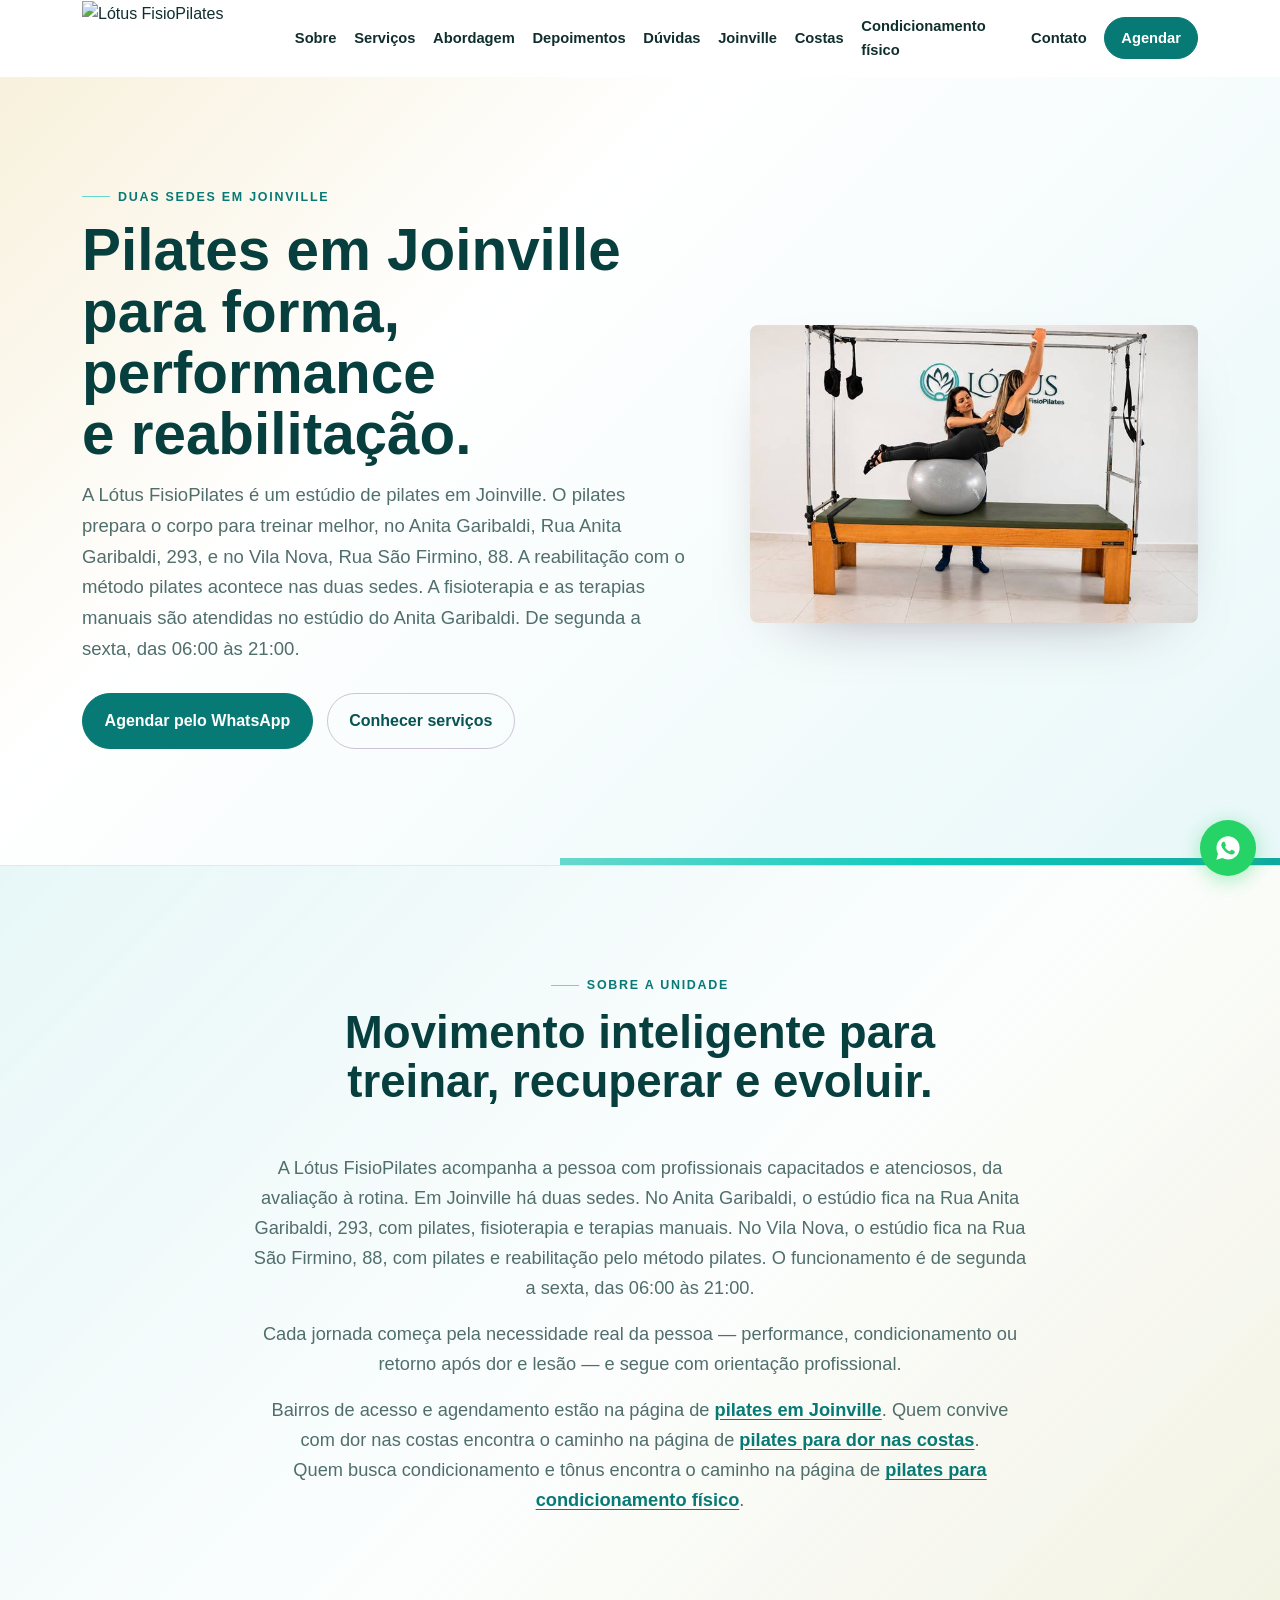
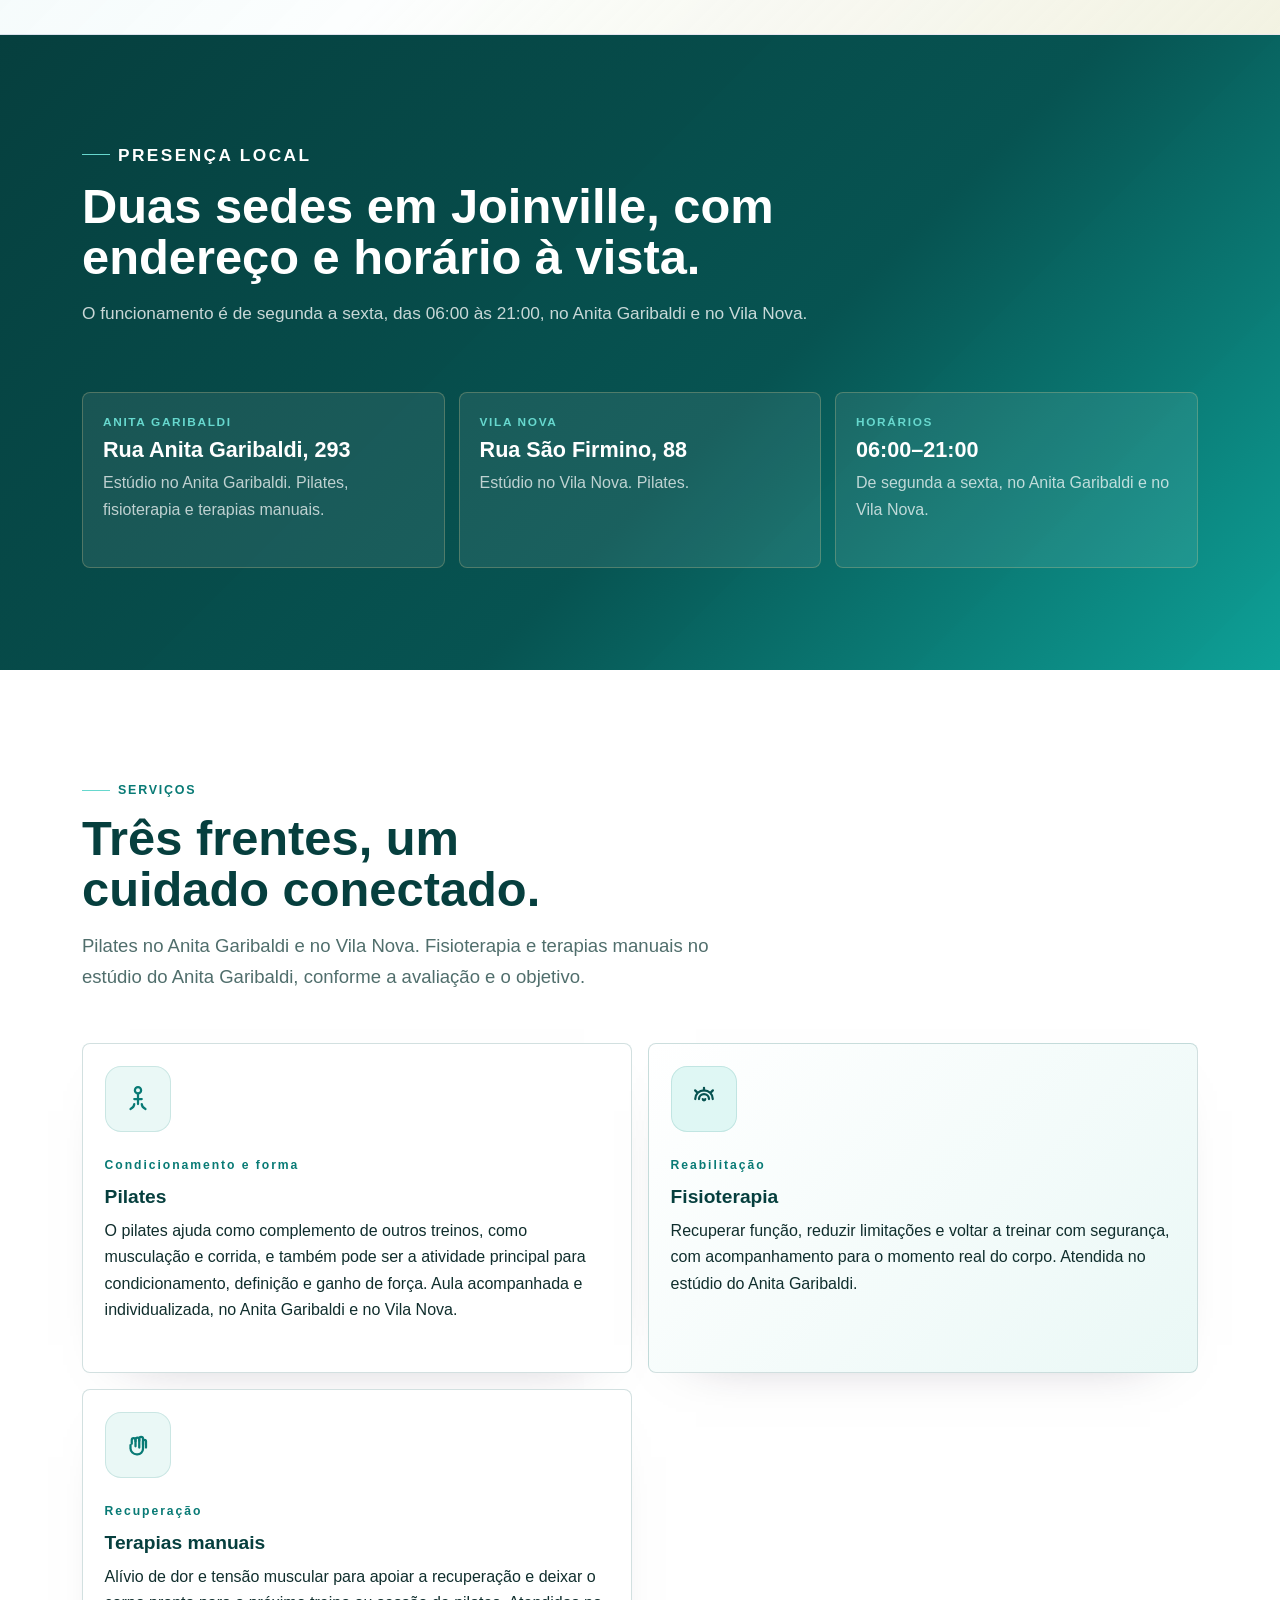
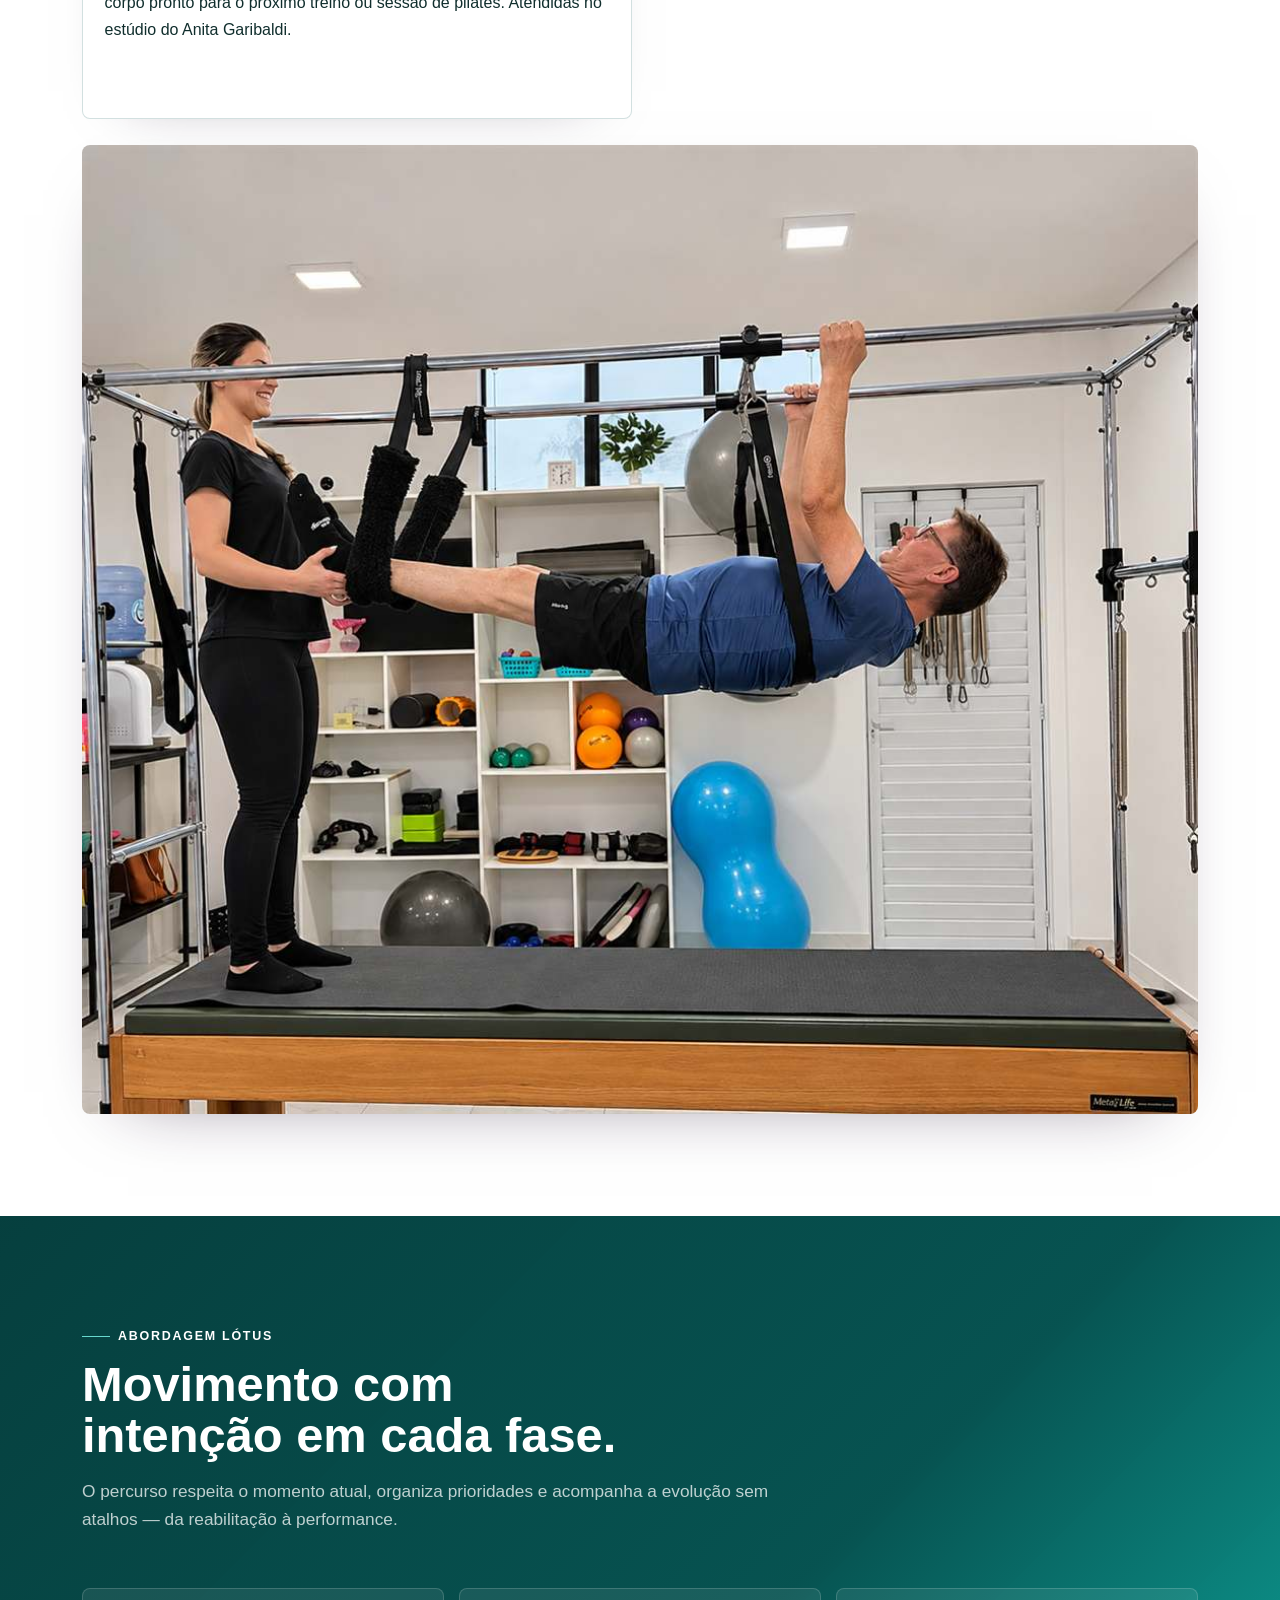
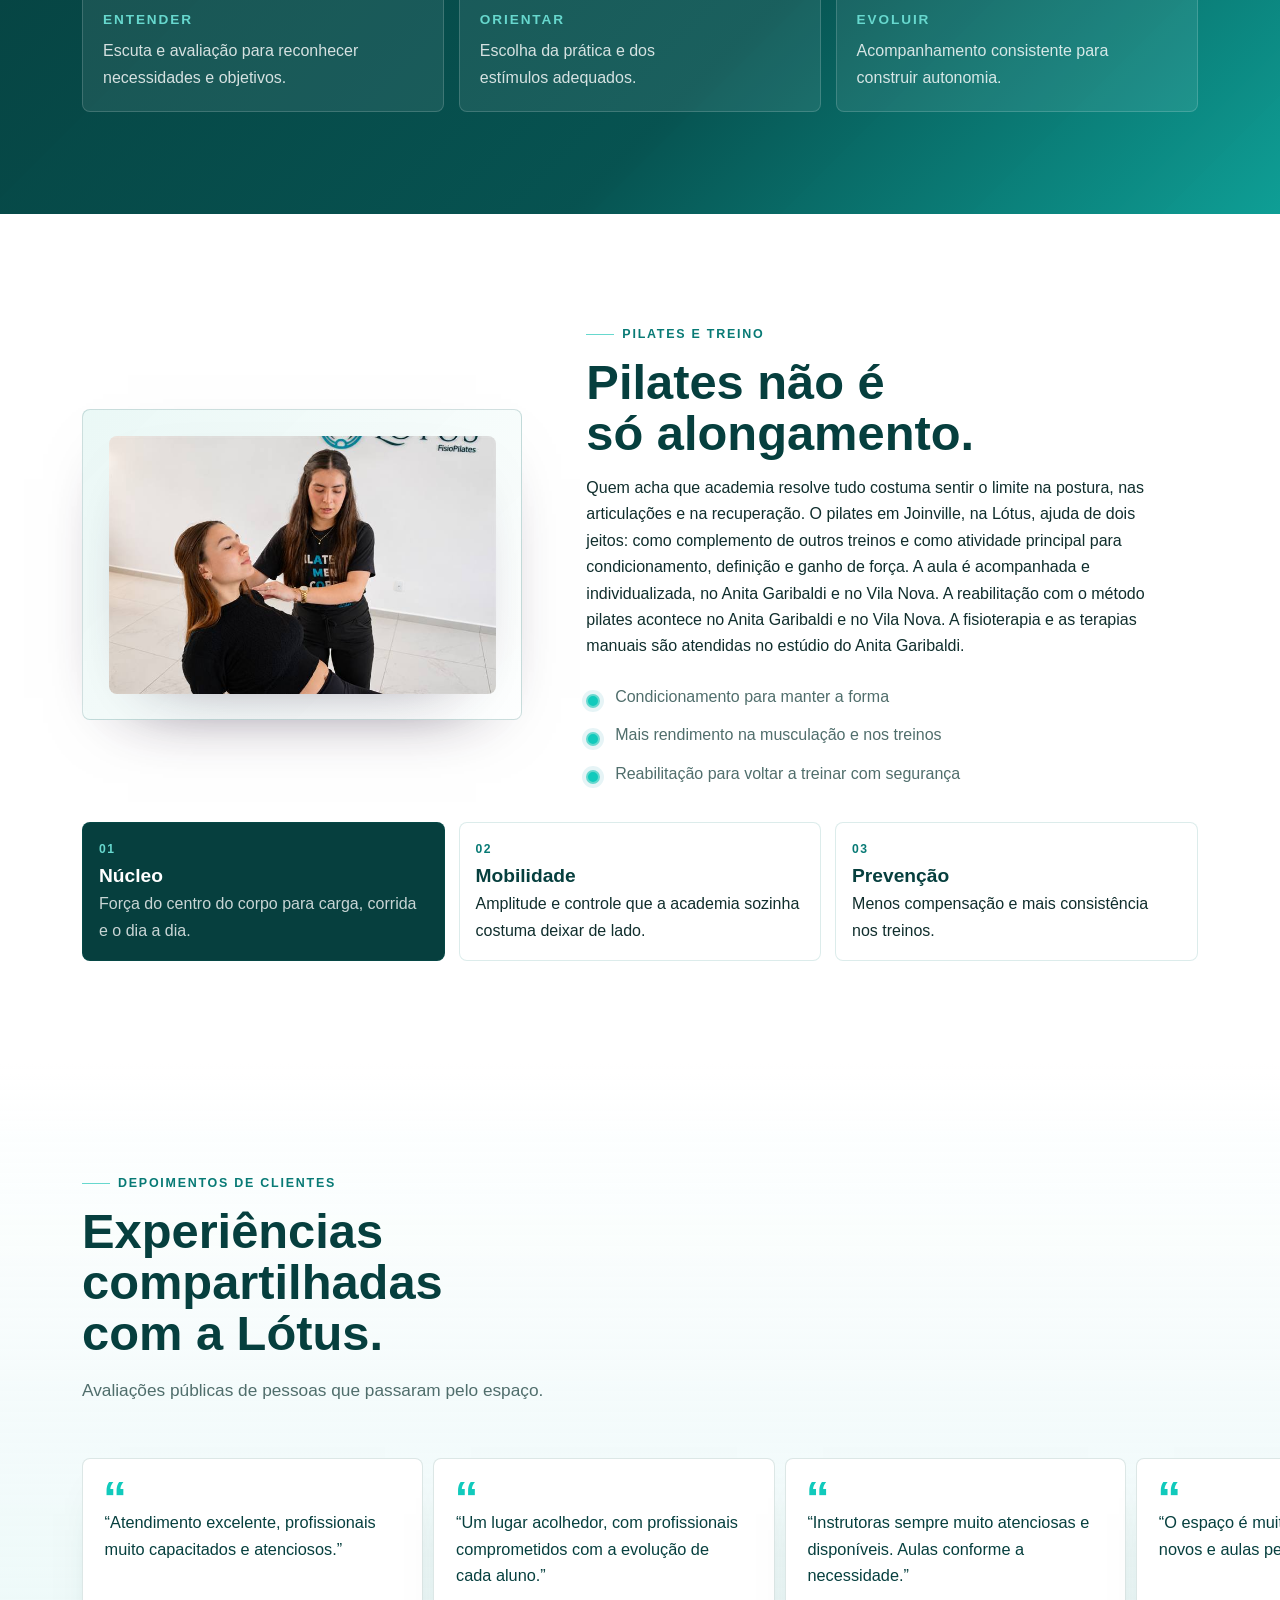
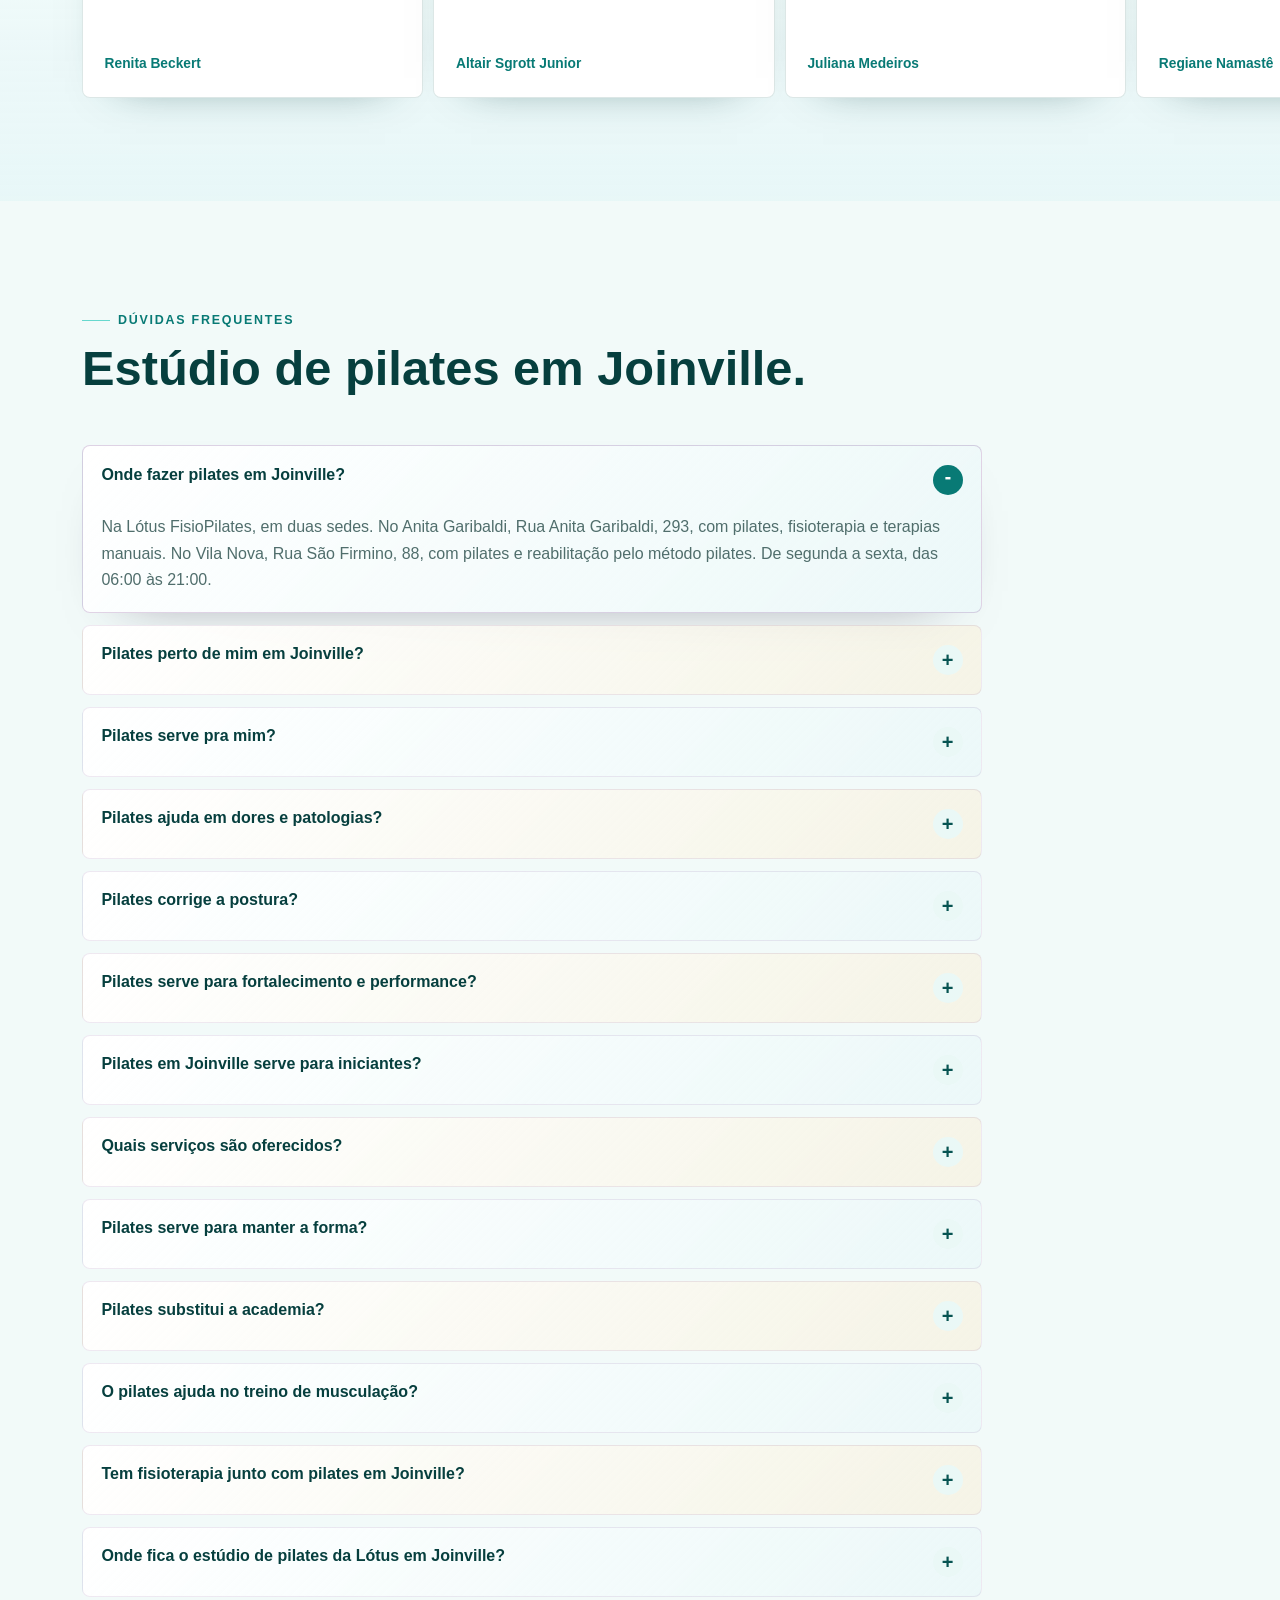
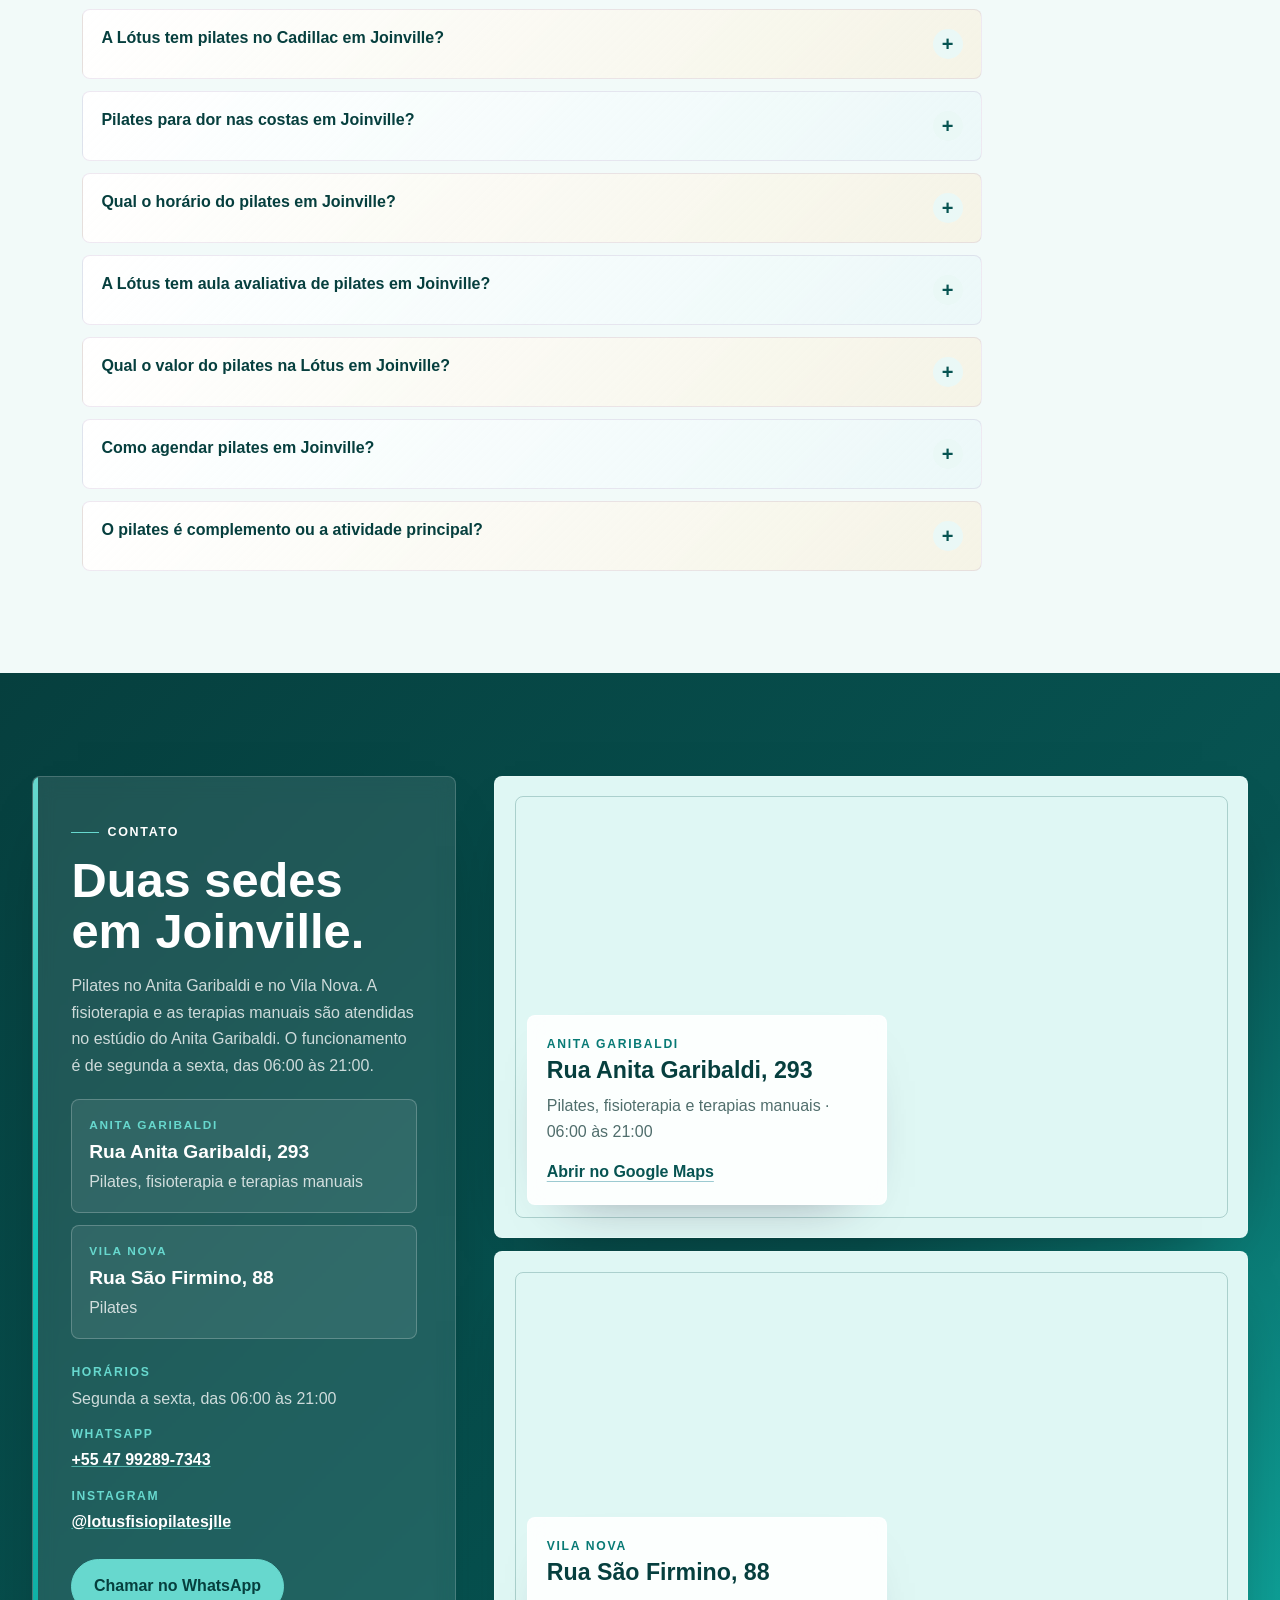
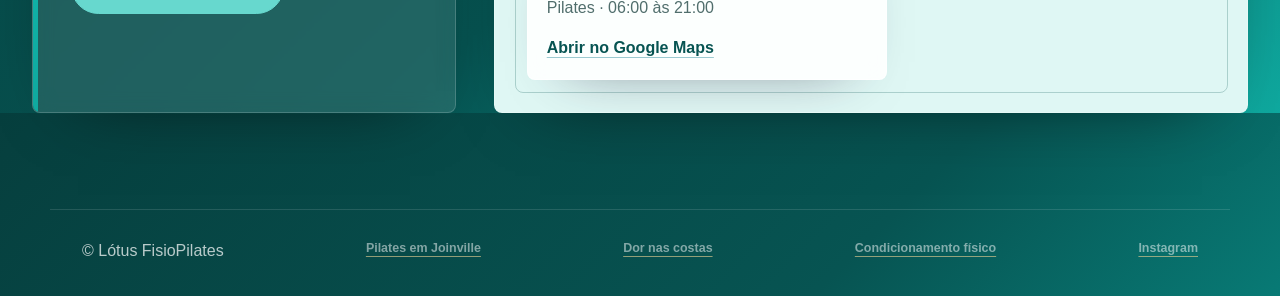
==== commit 90f77533: "Publish the conditioning page and link it from the existing pages. Co-authored-by: Cursor <cursorage" ====
--- a/index.html
+++ b/index.html
@@ -163,12 +163,12 @@
           {
             "@type": "Question",
             "name": "Pilates serve para manter a forma?",
-            "acceptedAnswer": { "@type": "Answer", "text": "Sim. O pilates é uma atividade física completa para condicionamento, postura, força e mobilidade. Ajuda a manter a forma com controle e consciência corporal, inclusive para quem já treina na academia." }
+            "acceptedAnswer": { "@type": "Answer", "text": "Sim. O pilates ajuda e pode ser a atividade principal para condicionamento, definição, postura e ganho de força. Também pode ser usado junto com outros treinos, como complemento da academia. Na Lótus FisioPilates a aula é acompanhada e individualizada, no Anita Garibaldi e no Vila Nova." }
           },
           {
             "@type": "Question",
             "name": "Pilates substitui a academia?",
-            "acceptedAnswer": { "@type": "Answer", "text": "Não precisa substituir. Academia sozinha nem sempre resolve estabilidade, mobilidade e recuperação. O pilates complementa o treino: fortalece o centro do corpo, reduz compensações e melhora o rendimento na musculação e em outras atividades." }
+            "acceptedAnswer": { "@type": "Answer", "text": "Não precisa substituir. O pilates ajuda junto com outros treinos, como complemento da musculação, da corrida e da academia. Também pode ser a atividade principal para condicionamento, definição e ganho de força. Na Lótus FisioPilates a aula é acompanhada e individualizada." }
           },
           {
             "@type": "Question",
@@ -214,6 +214,11 @@
             "@type": "Question",
             "name": "Como agendar pilates em Joinville?",
             "acceptedAnswer": { "@type": "Answer", "text": "Pelo WhatsApp +55 47 99289-7343, de segunda a sexta, das 06:00 às 21:00. Diga se prefere o Anita Garibaldi, Rua Anita Garibaldi, 293, ou o Vila Nova, Rua São Firmino, 88." }
+          },
+          {
+            "@type": "Question",
+            "name": "O pilates é complemento ou a atividade principal?",
+            "acceptedAnswer": { "@type": "Answer", "text": "Os dois. O pilates ajuda e pode ser usado junto com outros treinos, como complemento da musculação, da corrida e da academia. Também pode ser a atividade principal para condicionamento físico, definição e ganho de força. Na Lótus FisioPilates a aula é acompanhada e individualizada, no Anita Garibaldi, Rua Anita Garibaldi, 293, e no Vila Nova, Rua São Firmino, 88." }
           }
         ]
       }
@@ -239,19 +244,19 @@
 </head>
 <body class="page-home">
   <a class="skip" href="#sobre">Ir para o conteúdo</a>
-  <header class="nav" id="nav"><div class="wrap nav__inner"><a class="brand" href="#topo" aria-label="Lótus FisioPilates, início"><img class="brand__logo" src="./assets/img/logo_lotus-fisioterapia.png" width="338" height="126" alt="Lótus FisioPilates" /></a><button class="burger" id="burger" aria-expanded="false" aria-controls="menu" aria-label="Abrir menu"><span></span><span></span><span></span></button><nav class="menu" id="menu" aria-label="Navegação principal"><a href="#sobre">Sobre</a><a href="#servicos">Serviços</a><a href="#abordagem">Abordagem</a><a href="#depoimentos">Depoimentos</a><a href="#faq">Dúvidas</a><a href="./pilates-em-joinville/">Joinville</a><a href="./pilates-para-dor-nas-costas/">Costas</a><a href="#contato">Contato</a><a class="btn btn--sm" href="https://wa.me/5547992897343?text=Ol%C3%A1%2C%20quero%20agendar%20um%20atendimento%20na%20L%C3%B3tus." target="_blank" rel="noopener">Agendar</a></nav></div></header>
+  <header class="nav" id="nav"><div class="wrap nav__inner"><a class="brand" href="#topo" aria-label="Lótus FisioPilates, início"><img class="brand__logo" src="./assets/img/logo_lotus-fisioterapia.png" width="338" height="126" alt="Lótus FisioPilates" /></a><button class="burger" id="burger" aria-expanded="false" aria-controls="menu" aria-label="Abrir menu"><span></span><span></span><span></span></button><nav class="menu" id="menu" aria-label="Navegação principal"><a href="#sobre">Sobre</a><a href="#servicos">Serviços</a><a href="#abordagem">Abordagem</a><a href="#depoimentos">Depoimentos</a><a href="#faq">Dúvidas</a><a href="./pilates-em-joinville/">Joinville</a><a href="./pilates-para-dor-nas-costas/">Costas</a><a href="./pilates-para-condicionamento-fisico/">Condicionamento físico</a><a href="#contato">Contato</a><a class="btn btn--sm" href="https://wa.me/5547992897343?text=Ol%C3%A1%2C%20quero%20agendar%20um%20atendimento%20na%20L%C3%B3tus." target="_blank" rel="noopener">Agendar</a></nav></div></header>
   <main id="topo">
     <section class="hero" aria-labelledby="hero-title"><div class="wrap hero__inner"><div class="hero__copy reveal"><p class="eyebrow">Duas sedes em Joinville</p><h1 id="hero-title">Pilates em Joinville para forma, performance e reabilitação.</h1><p class="lead">A Lótus FisioPilates é um estúdio de pilates em Joinville. O pilates prepara o corpo para treinar melhor, no Anita Garibaldi, Rua Anita Garibaldi, 293, e no Vila Nova, Rua São Firmino, 88. A reabilitação com o método pilates acontece nas duas sedes. A fisioterapia e as terapias manuais são atendidas no estúdio do Anita Garibaldi. De segunda a sexta, das 06:00 às 21:00.</p><div class="hero__cta"><a class="btn" href="https://wa.me/5547992897343?text=Ol%C3%A1%2C%20quero%20agendar%20um%20atendimento%20na%20L%C3%B3tus." target="_blank" rel="noopener">Agendar pelo WhatsApp</a><a class="btn btn--ghost" href="#servicos">Conhecer serviços</a></div></div><div class="hero__visual reveal"><img class="hero__image" src="./assets/img/home-cadillac-720.jpg" srcset="./assets/img/home-cadillac-720.jpg 720w, ./assets/img/home-cadillac.jpg 1200w" sizes="(max-width: 919px) 92vw, 42vw" width="1200" height="800" alt="Alongamento no Cadillac, com acompanhamento, no estúdio Lótus FisioPilates" fetchpriority="high" /></div></div></section>
-    <section class="section section--intro" id="sobre"><div class="wrap about-flow"><div class="about-title reveal"><p class="eyebrow">Sobre a unidade</p><h2>Movimento inteligente para treinar, recuperar e evoluir.</h2></div><div class="intro-copy reveal"><p>A Lótus FisioPilates acompanha a pessoa com profissionais capacitados e atenciosos, da avaliação à rotina. Em Joinville há duas sedes. No Anita Garibaldi, o estúdio fica na Rua Anita Garibaldi, 293, com pilates, fisioterapia e terapias manuais. No Vila Nova, o estúdio fica na Rua São Firmino, 88, com pilates e reabilitação pelo método pilates. O funcionamento é de segunda a sexta, das 06:00 às 21:00.</p><p>Cada jornada começa pela necessidade real da pessoa — performance, condicionamento ou retorno após dor e lesão — e segue com orientação profissional.</p><p>Bairros de acesso e agendamento estão na página de <a href="./pilates-em-joinville/">pilates em Joinville</a>. Quem convive com dor nas costas encontra o caminho na página de <a href="./pilates-para-dor-nas-costas/">pilates para dor nas costas</a>.</p></div></div></section>
+    <section class="section section--intro" id="sobre"><div class="wrap about-flow"><div class="about-title reveal"><p class="eyebrow">Sobre a unidade</p><h2>Movimento inteligente para treinar, recuperar e evoluir.</h2></div><div class="intro-copy reveal"><p>A Lótus FisioPilates acompanha a pessoa com profissionais capacitados e atenciosos, da avaliação à rotina. Em Joinville há duas sedes. No Anita Garibaldi, o estúdio fica na Rua Anita Garibaldi, 293, com pilates, fisioterapia e terapias manuais. No Vila Nova, o estúdio fica na Rua São Firmino, 88, com pilates e reabilitação pelo método pilates. O funcionamento é de segunda a sexta, das 06:00 às 21:00.</p><p>Cada jornada começa pela necessidade real da pessoa — performance, condicionamento ou retorno após dor e lesão — e segue com orientação profissional.</p><p>Bairros de acesso e agendamento estão na página de <a href="./pilates-em-joinville/">pilates em Joinville</a>. Quem convive com dor nas costas encontra o caminho na página de <a href="./pilates-para-dor-nas-costas/">pilates para dor nas costas</a>. Quem busca condicionamento e tônus encontra o caminho na página de <a href="./pilates-para-condicionamento-fisico/">pilates para condicionamento físico</a>.</p></div></div></section>
     <section class="section proof" id="credibilidade"><div class="wrap proof__inner"><div class="proof__copy reveal"><p class="eyebrow">Presença local</p><h2>Duas sedes em Joinville, com endereço e horário à vista.</h2><p>O funcionamento é de segunda a sexta, das 06:00 às 21:00, no Anita Garibaldi e no Vila Nova.</p></div><div class="proof__facts reveal"><article><span>Anita Garibaldi</span><strong>Rua Anita Garibaldi, 293</strong><p>Estúdio no Anita Garibaldi. Pilates, fisioterapia e terapias manuais.</p></article><article><span>Vila Nova</span><strong>Rua São Firmino, 88</strong><p>Estúdio no Vila Nova. Pilates.</p></article><article><span>Horários</span><strong>06:00–21:00</strong><p>De segunda a sexta, no Anita Garibaldi e no Vila Nova.</p></article></div></div></section>
-    <section class="section" id="servicos"><div class="wrap"><div class="section-head reveal"><p class="eyebrow">Serviços</p><h2>Três frentes, um cuidado conectado.</h2><p class="lead">Pilates no Anita Garibaldi e no Vila Nova. Fisioterapia e terapias manuais no estúdio do Anita Garibaldi, conforme a avaliação e o objetivo.</p></div><div class="service-grid service-grid--compact"><article class="service-card service-card--no-photo reveal"><div class="service-card__mark" aria-hidden="true"><svg viewBox="0 0 24 24" width="30" height="30" fill="none" stroke="currentColor" stroke-width="1.8" stroke-linecap="round" stroke-linejoin="round"><circle cx="12" cy="5" r="2.5"/><path d="M12 8v8M9 12h6M9 16c0 2-1 3-3 4M15 16c0 2 1 3 3 4"/></svg></div><div><span class="card-kicker">Condicionamento e forma</span><h3>Pilates</h3><p>Atividade física para manter a forma, ganhar estabilidade e melhorar a performance nos treinos de academia, corrida e musculação. No Anita Garibaldi e no Vila Nova.</p></div></article><article class="service-card service-card--featured service-card--no-photo reveal"><div class="service-card__mark" aria-hidden="true"><svg viewBox="0 0 24 24" width="30" height="30" fill="none" stroke="currentColor" stroke-width="1.8" stroke-linecap="round" stroke-linejoin="round"><path d="M5 12a7 7 0 0114 0M8 12a4 4 0 018 0M11 12a1 1 0 002 0"/><path d="M12 3v2M4.9 5.1l1.4 1.4M19.1 5.1l-1.4 1.4"/></svg></div><div><span class="card-kicker">Reabilitação</span><h3>Fisioterapia</h3><p>Recuperar função, reduzir limitações e voltar a treinar com segurança, com acompanhamento para o momento real do corpo. Atendida no estúdio do Anita Garibaldi.</p></div></article><article class="service-card service-card--no-photo reveal"><div class="service-card__mark" aria-hidden="true"><svg viewBox="0 0 24 24" width="30" height="30" fill="none" stroke="currentColor" stroke-width="1.8" stroke-linecap="round" stroke-linejoin="round"><path d="M7 11V8a1.5 1.5 0 013 0v5"/><path d="M10 9V7.5a1.5 1.5 0 013 0V14"/><path d="M13 8.5V7a1.5 1.5 0 013 0v8c0 2.5-2 4.5-4.5 4.5H11A5 5 0 016 14.5V12"/><path d="M16 11.5V9a1.2 1.2 0 012.4 0V14"/></svg></div><div><span class="card-kicker">Recuperação</span><h3>Terapias manuais</h3><p>Alívio de dor e tensão muscular para apoiar a recuperação e deixar o corpo pronto para o próximo treino ou sessão de pilates. Atendidas no estúdio do Anita Garibaldi.</p></div></article></div><figure class="studio-photo studio-photo--vila reveal"><img src="./assets/img/home-suspenso-720.jpg" srcset="./assets/img/home-suspenso-720.jpg 720w, ./assets/img/home-suspenso.jpg 1100w" sizes="(max-width: 919px) 92vw, 1100px" width="1100" height="955" alt="Exercício suspenso no Cadillac, com acompanhamento, no estúdio de pilates da Lótus" loading="lazy" decoding="async" /></figure></div></section>
+    <section class="section" id="servicos"><div class="wrap"><div class="section-head reveal"><p class="eyebrow">Serviços</p><h2>Três frentes, um cuidado conectado.</h2><p class="lead">Pilates no Anita Garibaldi e no Vila Nova. Fisioterapia e terapias manuais no estúdio do Anita Garibaldi, conforme a avaliação e o objetivo.</p></div><div class="service-grid service-grid--compact"><article class="service-card service-card--no-photo reveal"><div class="service-card__mark" aria-hidden="true"><svg viewBox="0 0 24 24" width="30" height="30" fill="none" stroke="currentColor" stroke-width="1.8" stroke-linecap="round" stroke-linejoin="round"><circle cx="12" cy="5" r="2.5"/><path d="M12 8v8M9 12h6M9 16c0 2-1 3-3 4M15 16c0 2 1 3 3 4"/></svg></div><div><span class="card-kicker">Condicionamento e forma</span><h3>Pilates</h3><p>O pilates ajuda como complemento de outros treinos, como musculação e corrida, e também pode ser a atividade principal para condicionamento, definição e ganho de força. Aula acompanhada e individualizada, no Anita Garibaldi e no Vila Nova.</p></div></article><article class="service-card service-card--featured service-card--no-photo reveal"><div class="service-card__mark" aria-hidden="true"><svg viewBox="0 0 24 24" width="30" height="30" fill="none" stroke="currentColor" stroke-width="1.8" stroke-linecap="round" stroke-linejoin="round"><path d="M5 12a7 7 0 0114 0M8 12a4 4 0 018 0M11 12a1 1 0 002 0"/><path d="M12 3v2M4.9 5.1l1.4 1.4M19.1 5.1l-1.4 1.4"/></svg></div><div><span class="card-kicker">Reabilitação</span><h3>Fisioterapia</h3><p>Recuperar função, reduzir limitações e voltar a treinar com segurança, com acompanhamento para o momento real do corpo. Atendida no estúdio do Anita Garibaldi.</p></div></article><article class="service-card service-card--no-photo reveal"><div class="service-card__mark" aria-hidden="true"><svg viewBox="0 0 24 24" width="30" height="30" fill="none" stroke="currentColor" stroke-width="1.8" stroke-linecap="round" stroke-linejoin="round"><path d="M7 11V8a1.5 1.5 0 013 0v5"/><path d="M10 9V7.5a1.5 1.5 0 013 0V14"/><path d="M13 8.5V7a1.5 1.5 0 013 0v8c0 2.5-2 4.5-4.5 4.5H11A5 5 0 016 14.5V12"/><path d="M16 11.5V9a1.2 1.2 0 012.4 0V14"/></svg></div><div><span class="card-kicker">Recuperação</span><h3>Terapias manuais</h3><p>Alívio de dor e tensão muscular para apoiar a recuperação e deixar o corpo pronto para o próximo treino ou sessão de pilates. Atendidas no estúdio do Anita Garibaldi.</p></div></article></div><figure class="studio-photo studio-photo--vila reveal"><img src="./assets/img/home-suspenso-720.jpg" srcset="./assets/img/home-suspenso-720.jpg 720w, ./assets/img/home-suspenso.jpg 1100w" sizes="(max-width: 919px) 92vw, 1100px" width="1100" height="955" alt="Exercício suspenso no Cadillac, com acompanhamento, no estúdio de pilates da Lótus" loading="lazy" decoding="async" /></figure></div></section>
     <section class="section section--violet" id="abordagem"><div class="wrap approach-flow"><div class="approach-head reveal"><p class="eyebrow">Abordagem Lótus</p><h2>Movimento com intenção em cada fase.</h2><p>O percurso respeita o momento atual, organiza prioridades e acompanha a evolução sem atalhos — da reabilitação à performance.</p></div><div class="approach-list reveal"><article><span>Entender</span><p>Escuta e avaliação para reconhecer necessidades e objetivos.</p></article><article><span>Orientar</span><p>Escolha da prática e dos estímulos adequados.</p></article><article><span>Evoluir</span><p>Acompanhamento consistente para construir autonomia.</p></article></div></div></section>
-    <section class="section" id="pilates"><div class="wrap editorial"><figure class="editorial__visual studio-photo reveal"><img src="./assets/img/home-sessao-720.jpg" srcset="./assets/img/home-sessao-720.jpg 720w, ./assets/img/home-sessao.jpg 1200w" sizes="(max-width: 919px) 92vw, 34vw" width="1200" height="801" alt="Profissional da Lótus FisioPilates acompanhando uma pessoa na sessão de pilates" loading="lazy" decoding="async" /></figure><div class="editorial__copy reveal"><p class="eyebrow">Pilates e treino</p><h2>Pilates não é só alongamento.</h2><p>Quem acha que academia resolve tudo costuma sentir o limite na postura, nas articulações e na recuperação. O pilates em Joinville, na Lótus, é treino inteligente: condiciona, mantém a forma e eleva a performance na musculação e nas outras atividades, no Anita Garibaldi e no Vila Nova. A reabilitação com o método pilates acontece no Anita Garibaldi e no Vila Nova. A fisioterapia e as terapias manuais são atendidas no estúdio do Anita Garibaldi.</p><ul class="ticks"><li>Condicionamento para manter a forma</li><li>Mais rendimento na musculação e nos treinos</li><li>Reabilitação para voltar a treinar com segurança</li></ul></div></div><div class="wrap care-row reveal" aria-label="Por que pilates além da academia"><article class="care-card care-card--accent"><span>01</span><strong>Núcleo</strong><p>Força do centro do corpo para carga, corrida e o dia a dia.</p></article><article class="care-card"><span>02</span><strong>Mobilidade</strong><p>Amplitude e controle que a academia sozinha costuma deixar de lado.</p></article><article class="care-card"><span>03</span><strong>Prevenção</strong><p>Menos compensação e mais consistência nos treinos.</p></article></div></section>
+    <section class="section" id="pilates"><div class="wrap editorial"><figure class="editorial__visual studio-photo reveal"><img src="./assets/img/home-sessao-720.jpg" srcset="./assets/img/home-sessao-720.jpg 720w, ./assets/img/home-sessao.jpg 1200w" sizes="(max-width: 919px) 92vw, 34vw" width="1200" height="801" alt="Profissional da Lótus FisioPilates acompanhando uma pessoa na sessão de pilates" loading="lazy" decoding="async" /></figure><div class="editorial__copy reveal"><p class="eyebrow">Pilates e treino</p><h2>Pilates não é só alongamento.</h2><p>Quem acha que academia resolve tudo costuma sentir o limite na postura, nas articulações e na recuperação. O pilates em Joinville, na Lótus, ajuda de dois jeitos: como complemento de outros treinos e como atividade principal para condicionamento, definição e ganho de força. A aula é acompanhada e individualizada, no Anita Garibaldi e no Vila Nova. A reabilitação com o método pilates acontece no Anita Garibaldi e no Vila Nova. A fisioterapia e as terapias manuais são atendidas no estúdio do Anita Garibaldi.</p><ul class="ticks"><li>Condicionamento para manter a forma</li><li>Mais rendimento na musculação e nos treinos</li><li>Reabilitação para voltar a treinar com segurança</li></ul></div></div><div class="wrap care-row reveal" aria-label="Por que pilates além da academia"><article class="care-card care-card--accent"><span>01</span><strong>Núcleo</strong><p>Força do centro do corpo para carga, corrida e o dia a dia.</p></article><article class="care-card"><span>02</span><strong>Mobilidade</strong><p>Amplitude e controle que a academia sozinha costuma deixar de lado.</p></article><article class="care-card"><span>03</span><strong>Prevenção</strong><p>Menos compensação e mais consistência nos treinos.</p></article></div></section>
     <section class="section testimonials" id="depoimentos"><div class="wrap testimonials__inner"><div class="testimonials__head reveal"><p class="eyebrow">Depoimentos de clientes</p><h2>Experiências compartilhadas com a Lótus.</h2><p>Avaliações públicas de pessoas que passaram pelo espaço.</p></div><div class="testimonial-marquee reveal" aria-label="Depoimentos de clientes"><div class="testimonial-track"><blockquote class="testimonial-card"><p>“Atendimento excelente, profissionais muito capacitados e atenciosos.”</p><footer>Renita Beckert</footer></blockquote><blockquote class="testimonial-card"><p>“Um lugar acolhedor, com profissionais comprometidos com a evolução de cada aluno.”</p><footer>Altair Sgrott Junior</footer></blockquote><blockquote class="testimonial-card"><p>“Instrutoras sempre muito atenciosas e disponíveis. Aulas conforme a necessidade.”</p><footer>Juliana Medeiros</footer></blockquote><blockquote class="testimonial-card"><p>“O espaço é muito agradável, aparelhos novos e aulas personalizadas.”</p><footer>Regiane Namastê</footer></blockquote><blockquote class="testimonial-card"><p>“A minha experiência com a Lótus Pilates é a melhor possível.”</p><footer>Camila de Albuquerque Holanda</footer></blockquote><blockquote class="testimonial-card"><p>“Amo fazer Pilates, minha professora é super prestativa e dedicada.”</p><footer>Sirlene Roveda</footer></blockquote><blockquote class="testimonial-card"><p>“Excelentes profissionais, local seguro, agradável, limpo e super organizado.”</p><footer>Melissa Puertas</footer></blockquote></div></div></div></section>
-    <section class="section section--soft" id="faq"><div class="wrap"><div class="section-head reveal"><p class="eyebrow">Dúvidas frequentes</p><h2>Estúdio de pilates em Joinville.</h2></div><div class="faq-list reveal"><details class="faq-item is-open" open><summary>Onde fazer pilates em Joinville?</summary><div class="faq-answer"><div><p>Na Lótus FisioPilates, em duas sedes. No Anita Garibaldi, Rua Anita Garibaldi, 293, com pilates, fisioterapia e terapias manuais. No Vila Nova, Rua São Firmino, 88, com pilates e reabilitação pelo método pilates. De segunda a sexta, das 06:00 às 21:00.</p></div></div></details><details class="faq-item"><summary>Pilates perto de mim em Joinville?</summary><div class="faq-answer"><div><p>Fica perto se você está no Anita Garibaldi ou no Vila Nova. A Lótus FisioPilates atende na Rua Anita Garibaldi, 293, e na Rua São Firmino, 88, de segunda a sexta, das 06:00 às 21:00.</p></div></div></details><details class="faq-item"><summary>Pilates serve pra mim?</summary><div class="faq-answer"><div><p>Serve para todas as pessoas. O pilates atende quem convive com dores, quem tem alguma patologia, quem busca correção de postura, fortalecimento, reabilitação ou mais performance. A prática é ajustada depois da avaliação. A reabilitação com o método pilates é no Anita Garibaldi e no Vila Nova. A fisioterapia e as terapias manuais são atendidas no estúdio do Anita Garibaldi.</p></div></div></details><details class="faq-item"><summary>Pilates ajuda em dores e patologias?</summary><div class="faq-answer"><div><p>Ajuda, com avaliação antes de definir o caminho. Dores e patologias pedem um olhar individual: o pilates trabalha controle, postura e fortalecimento. A reabilitação com o método pilates acontece no Anita Garibaldi e no Vila Nova. A fisioterapia e as terapias manuais são no estúdio do Anita Garibaldi.</p></div></div></details><details class="faq-item"><summary>Pilates corrige a postura?</summary><div class="faq-answer"><div><p>Ajuda na correção de postura. Alinhamento, consciência corporal e fortalecimento do centro do corpo reduzem compensações e organizam a postura no dia a dia e nos treinos, no Anita Garibaldi e no Vila Nova.</p></div></div></details><details class="faq-item"><summary>Pilates serve para fortalecimento e performance?</summary><div class="faq-answer"><div><p>Serve. O pilates fortalece com controle — núcleo, estabilidade e força — e tende a melhorar o rendimento na musculação, na corrida e em outras atividades. As duas sedes atendem pilates, no Anita Garibaldi e no Vila Nova.</p></div></div></details><details class="faq-item"><summary>Pilates em Joinville serve para iniciantes?</summary><div class="faq-answer"><div><p>Serve. Não é preciso ter experiência. Na Lótus FisioPilates, a avaliação define o exercício, no Anita Garibaldi ou no Vila Nova.</p></div></div></details><details class="faq-item"><summary>Quais serviços são oferecidos?</summary><div class="faq-answer"><div><p>A Lótus oferece pilates no Anita Garibaldi e no Vila Nova. A fisioterapia e as terapias manuais são atendidas no estúdio do Anita Garibaldi, com foco em reabilitação, performance e condicionamento físico.</p></div></div></details><details class="faq-item"><summary>Pilates serve para manter a forma?</summary><div class="faq-answer"><div><p>Sim. O pilates é uma atividade física completa para condicionamento, postura, força e mobilidade. Ajuda a manter a forma com controle e consciência corporal, inclusive para quem já treina na academia.</p></div></div></details><details class="faq-item"><summary>Pilates substitui a academia?</summary><div class="faq-answer"><div><p>Não precisa substituir. Academia sozinha nem sempre resolve estabilidade, mobilidade e recuperação. O pilates complementa o treino: fortalece o centro do corpo, reduz compensações e melhora o rendimento na musculação e em outras atividades.</p></div></div></details><details class="faq-item"><summary>O pilates ajuda no treino de musculação?</summary><div class="faq-answer"><div><p>Ajuda. Com núcleo mais estável, melhor amplitude e menos sobrecarga nas articulações, o pilates tende a melhorar a performance nos treinos e a prevenir lesões comuns de quem treina com carga.</p></div></div></details><details class="faq-item"><summary>Tem fisioterapia junto com pilates em Joinville?</summary><div class="faq-answer"><div><p>Sim. Na Lótus FisioPilates, o pilates é no Anita Garibaldi e no Vila Nova. A fisioterapia e as terapias manuais são atendidas no estúdio do Anita Garibaldi, depois da avaliação. A reabilitação com o método pilates também acontece no Vila Nova.</p></div></div></details><details class="faq-item"><summary>Onde fica o estúdio de pilates da Lótus em Joinville?</summary><div class="faq-answer"><div><p>No Anita Garibaldi, Rua Anita Garibaldi, 293, e no Vila Nova, Rua São Firmino, 88. O pilates é nas duas sedes. A fisioterapia e as terapias manuais são no estúdio do Anita Garibaldi. De segunda a sexta, das 06:00 às 21:00. Mais detalhes na página de <a href="./pilates-em-joinville/">pilates em Joinville</a>.</p></div></div></details><details class="faq-item"><summary>A Lótus tem pilates no Cadillac em Joinville?</summary><div class="faq-answer"><div><p>Tem. O Cadillac é um dos aparelhos usados no estúdio da Lótus FisioPilates, com acompanhamento. O exercício é escolhido depois da avaliação, no Anita Garibaldi e no Vila Nova.</p></div></div></details><details class="faq-item"><summary>Pilates para dor nas costas em Joinville?</summary><div class="faq-answer"><div><p>A Lótus FisioPilates atende quem convive com dor nas costas e dor na coluna, depois da avaliação. A reabilitação com o método pilates é no Anita Garibaldi e no Vila Nova. A fisioterapia e as terapias manuais são no estúdio do Anita Garibaldi. A página é <a href="./pilates-para-dor-nas-costas/">https://lotuspilatesjlle.com.br/pilates-para-dor-nas-costas/</a>.</p></div></div></details><details class="faq-item"><summary>Qual o horário do pilates em Joinville?</summary><div class="faq-answer"><div><p>De segunda a sexta, das 06:00 às 21:00, no Anita Garibaldi, Rua Anita Garibaldi, 293, e no Vila Nova, Rua São Firmino, 88. O agendamento da Lótus FisioPilates é pelo WhatsApp +55 47 99289-7343.</p></div></div></details><details class="faq-item"><summary>A Lótus tem aula avaliativa de pilates em Joinville?</summary><div class="faq-answer"><div><p>Tem. A aula avaliativa identifica o caminho, no Anita Garibaldi ou no Vila Nova. O agendamento da Lótus FisioPilates é pelo WhatsApp +55 47 99289-7343, de segunda a sexta, das 06:00 às 21:00.</p></div></div></details><details class="faq-item"><summary>Qual o valor do pilates na Lótus em Joinville?</summary><div class="faq-answer"><div><p>O valor é informado no agendamento, pelo WhatsApp +55 47 99289-7343. A Lótus FisioPilates atende no Anita Garibaldi, Rua Anita Garibaldi, 293, e no Vila Nova, Rua São Firmino, 88, de segunda a sexta, das 06:00 às 21:00.</p></div></div></details><details class="faq-item"><summary>Como agendar pilates em Joinville?</summary><div class="faq-answer"><div><p>Pelo WhatsApp +55 47 99289-7343, de segunda a sexta, das 06:00 às 21:00. Diga se prefere o Anita Garibaldi, Rua Anita Garibaldi, 293, ou o Vila Nova, Rua São Firmino, 88.</p></div></div></details></div></div></section>
+    <section class="section section--soft" id="faq"><div class="wrap"><div class="section-head reveal"><p class="eyebrow">Dúvidas frequentes</p><h2>Estúdio de pilates em Joinville.</h2></div><div class="faq-list reveal"><details class="faq-item is-open" open><summary>Onde fazer pilates em Joinville?</summary><div class="faq-answer"><div><p>Na Lótus FisioPilates, em duas sedes. No Anita Garibaldi, Rua Anita Garibaldi, 293, com pilates, fisioterapia e terapias manuais. No Vila Nova, Rua São Firmino, 88, com pilates e reabilitação pelo método pilates. De segunda a sexta, das 06:00 às 21:00.</p></div></div></details><details class="faq-item"><summary>Pilates perto de mim em Joinville?</summary><div class="faq-answer"><div><p>Fica perto se você está no Anita Garibaldi ou no Vila Nova. A Lótus FisioPilates atende na Rua Anita Garibaldi, 293, e na Rua São Firmino, 88, de segunda a sexta, das 06:00 às 21:00.</p></div></div></details><details class="faq-item"><summary>Pilates serve pra mim?</summary><div class="faq-answer"><div><p>Serve para todas as pessoas. O pilates atende quem convive com dores, quem tem alguma patologia, quem busca correção de postura, fortalecimento, reabilitação ou mais performance. A prática é ajustada depois da avaliação. A reabilitação com o método pilates é no Anita Garibaldi e no Vila Nova. A fisioterapia e as terapias manuais são atendidas no estúdio do Anita Garibaldi.</p></div></div></details><details class="faq-item"><summary>Pilates ajuda em dores e patologias?</summary><div class="faq-answer"><div><p>Ajuda, com avaliação antes de definir o caminho. Dores e patologias pedem um olhar individual: o pilates trabalha controle, postura e fortalecimento. A reabilitação com o método pilates acontece no Anita Garibaldi e no Vila Nova. A fisioterapia e as terapias manuais são no estúdio do Anita Garibaldi.</p></div></div></details><details class="faq-item"><summary>Pilates corrige a postura?</summary><div class="faq-answer"><div><p>Ajuda na correção de postura. Alinhamento, consciência corporal e fortalecimento do centro do corpo reduzem compensações e organizam a postura no dia a dia e nos treinos, no Anita Garibaldi e no Vila Nova.</p></div></div></details><details class="faq-item"><summary>Pilates serve para fortalecimento e performance?</summary><div class="faq-answer"><div><p>Serve. O pilates fortalece com controle — núcleo, estabilidade e força — e tende a melhorar o rendimento na musculação, na corrida e em outras atividades. As duas sedes atendem pilates, no Anita Garibaldi e no Vila Nova.</p></div></div></details><details class="faq-item"><summary>Pilates em Joinville serve para iniciantes?</summary><div class="faq-answer"><div><p>Serve. Não é preciso ter experiência. Na Lótus FisioPilates, a avaliação define o exercício, no Anita Garibaldi ou no Vila Nova.</p></div></div></details><details class="faq-item"><summary>Quais serviços são oferecidos?</summary><div class="faq-answer"><div><p>A Lótus oferece pilates no Anita Garibaldi e no Vila Nova. A fisioterapia e as terapias manuais são atendidas no estúdio do Anita Garibaldi, com foco em reabilitação, performance e condicionamento físico.</p></div></div></details><details class="faq-item"><summary>Pilates serve para manter a forma?</summary><div class="faq-answer"><div><p>Sim. O pilates ajuda e pode ser a atividade principal para condicionamento, definição, postura e ganho de força. Também pode ser usado junto com outros treinos, como complemento da academia. Na Lótus FisioPilates a aula é acompanhada e individualizada, no Anita Garibaldi e no Vila Nova.</p></div></div></details><details class="faq-item"><summary>Pilates substitui a academia?</summary><div class="faq-answer"><div><p>Não precisa substituir. O pilates ajuda junto com outros treinos, como complemento da musculação, da corrida e da academia. Também pode ser a atividade principal para condicionamento, definição e ganho de força. Na Lótus FisioPilates a aula é acompanhada e individualizada.</p></div></div></details><details class="faq-item"><summary>O pilates ajuda no treino de musculação?</summary><div class="faq-answer"><div><p>Ajuda. Com núcleo mais estável, melhor amplitude e menos sobrecarga nas articulações, o pilates tende a melhorar a performance nos treinos e a prevenir lesões comuns de quem treina com carga.</p></div></div></details><details class="faq-item"><summary>Tem fisioterapia junto com pilates em Joinville?</summary><div class="faq-answer"><div><p>Sim. Na Lótus FisioPilates, o pilates é no Anita Garibaldi e no Vila Nova. A fisioterapia e as terapias manuais são atendidas no estúdio do Anita Garibaldi, depois da avaliação. A reabilitação com o método pilates também acontece no Vila Nova.</p></div></div></details><details class="faq-item"><summary>Onde fica o estúdio de pilates da Lótus em Joinville?</summary><div class="faq-answer"><div><p>No Anita Garibaldi, Rua Anita Garibaldi, 293, e no Vila Nova, Rua São Firmino, 88. O pilates é nas duas sedes. A fisioterapia e as terapias manuais são no estúdio do Anita Garibaldi. De segunda a sexta, das 06:00 às 21:00. Mais detalhes na página de <a href="./pilates-em-joinville/">pilates em Joinville</a>.</p></div></div></details><details class="faq-item"><summary>A Lótus tem pilates no Cadillac em Joinville?</summary><div class="faq-answer"><div><p>Tem. O Cadillac é um dos aparelhos usados no estúdio da Lótus FisioPilates, com acompanhamento. O exercício é escolhido depois da avaliação, no Anita Garibaldi e no Vila Nova.</p></div></div></details><details class="faq-item"><summary>Pilates para dor nas costas em Joinville?</summary><div class="faq-answer"><div><p>A Lótus FisioPilates atende quem convive com dor nas costas e dor na coluna, depois da avaliação. A reabilitação com o método pilates é no Anita Garibaldi e no Vila Nova. A fisioterapia e as terapias manuais são no estúdio do Anita Garibaldi. A página é <a href="./pilates-para-dor-nas-costas/">https://lotuspilatesjlle.com.br/pilates-para-dor-nas-costas/</a>.</p></div></div></details><details class="faq-item"><summary>Qual o horário do pilates em Joinville?</summary><div class="faq-answer"><div><p>De segunda a sexta, das 06:00 às 21:00, no Anita Garibaldi, Rua Anita Garibaldi, 293, e no Vila Nova, Rua São Firmino, 88. O agendamento da Lótus FisioPilates é pelo WhatsApp +55 47 99289-7343.</p></div></div></details><details class="faq-item"><summary>A Lótus tem aula avaliativa de pilates em Joinville?</summary><div class="faq-answer"><div><p>Tem. A aula avaliativa identifica o caminho, no Anita Garibaldi ou no Vila Nova. O agendamento da Lótus FisioPilates é pelo WhatsApp +55 47 99289-7343, de segunda a sexta, das 06:00 às 21:00.</p></div></div></details><details class="faq-item"><summary>Qual o valor do pilates na Lótus em Joinville?</summary><div class="faq-answer"><div><p>O valor é informado no agendamento, pelo WhatsApp +55 47 99289-7343. A Lótus FisioPilates atende no Anita Garibaldi, Rua Anita Garibaldi, 293, e no Vila Nova, Rua São Firmino, 88, de segunda a sexta, das 06:00 às 21:00.</p></div></div></details><details class="faq-item"><summary>Como agendar pilates em Joinville?</summary><div class="faq-answer"><div><p>Pelo WhatsApp +55 47 99289-7343, de segunda a sexta, das 06:00 às 21:00. Diga se prefere o Anita Garibaldi, Rua Anita Garibaldi, 293, ou o Vila Nova, Rua São Firmino, 88.</p></div></div></details><details class="faq-item"><summary>O pilates é complemento ou a atividade principal?</summary><div class="faq-answer"><div><p>Os dois. O pilates ajuda e pode ser usado junto com outros treinos, como complemento da musculação, da corrida e da academia. Também pode ser a atividade principal para condicionamento físico, definição e ganho de força. Na Lótus FisioPilates a aula é acompanhada e individualizada, no Anita Garibaldi, Rua Anita Garibaldi, 293, e no Vila Nova, Rua São Firmino, 88.</p></div></div></details></div></div></section>
     <section class="section contact" id="contato"><div class="wrap contact__inner"><div class="contact__panel reveal"><p class="eyebrow">Contato</p><h2>Duas sedes em Joinville.</h2><p>Pilates no Anita Garibaldi e no Vila Nova. A fisioterapia e as terapias manuais são atendidas no estúdio do Anita Garibaldi. O funcionamento é de segunda a sexta, das 06:00 às 21:00.</p><div class="studio-list"><article class="studio-card"><span>Anita Garibaldi</span><strong>Rua Anita Garibaldi, 293</strong><p>Pilates, fisioterapia e terapias manuais</p></article><article class="studio-card"><span>Vila Nova</span><strong>Rua São Firmino, 88</strong><p>Pilates</p></article></div><dl class="info"><dt>Horários</dt><dd>Segunda a sexta, das 06:00 às 21:00</dd><dt>WhatsApp</dt><dd><a href="https://wa.me/5547992897343" target="_blank" rel="noopener">+55 47 99289-7343</a></dd><dt>Instagram</dt><dd><a href="https://www.instagram.com/lotusfisiopilatesjlle/" target="_blank" rel="noopener">@lotusfisiopilatesjlle</a></dd></dl><div class="contact-actions"><a class="btn" href="https://wa.me/5547992897343?text=Ol%C3%A1%2C%20quero%20agendar%20na%20L%C3%B3tus." target="_blank" rel="noopener">Chamar no WhatsApp</a></div></div><div class="contact__maps reveal"><div class="contact__map"><iframe src="https://www.google.com/maps?q=Rua%20Anita%20Garibaldi%2C%20293%2C%20Joinville%20-%20SC&amp;output=embed" title="Mapa da Lótus FisioPilates na Rua Anita Garibaldi, 293, Joinville" loading="lazy" referrerpolicy="no-referrer-when-downgrade"></iframe><div class="map-card"><span>Anita Garibaldi</span><strong>Rua Anita Garibaldi, 293</strong><p>Pilates, fisioterapia e terapias manuais · 06:00 às 21:00</p><a href="https://www.google.com/maps/search/?api=1&amp;query=Rua%20Anita%20Garibaldi%20293%20Joinville" target="_blank" rel="noopener">Abrir no Google Maps</a></div></div><div class="contact__map"><iframe src="https://www.google.com/maps?q=Rua%20S%C3%A3o%20Firmino%2C%2088%2C%20Joinville%20-%20SC&amp;output=embed" title="Mapa da Lótus FisioPilates na Rua São Firmino, 88, Joinville" loading="lazy" referrerpolicy="no-referrer-when-downgrade"></iframe><div class="map-card"><span>Vila Nova</span><strong>Rua São Firmino, 88</strong><p>Pilates · 06:00 às 21:00</p><a href="https://www.google.com/maps/search/?api=1&amp;query=Rua%20S%C3%A3o%20Firmino%2088%20Joinville" target="_blank" rel="noopener">Abrir no Google Maps</a></div></div></div></div></section>
   </main>
-  <footer class="footer"><div class="wrap footer__bottom"><span>© <span id="ano"></span> Lótus FisioPilates</span><a href="./pilates-em-joinville/">Pilates em Joinville</a><a href="./pilates-para-dor-nas-costas/">Dor nas costas</a><a href="https://www.instagram.com/lotusfisiopilatesjlle/" target="_blank" rel="noopener">Instagram</a></div></footer>
+  <footer class="footer"><div class="wrap footer__bottom"><span>© <span id="ano"></span> Lótus FisioPilates</span><a href="./pilates-em-joinville/">Pilates em Joinville</a><a href="./pilates-para-dor-nas-costas/">Dor nas costas</a><a href="./pilates-para-condicionamento-fisico/">Condicionamento físico</a><a href="https://www.instagram.com/lotusfisiopilatesjlle/" target="_blank" rel="noopener">Instagram</a></div></footer>
   <a class="wpp" href="https://wa.me/5547992897343" target="_blank" rel="noopener" aria-label="Conversar pelo WhatsApp"><svg viewBox="0 0 24 24" width="28" height="28" fill="currentColor" aria-hidden="true"><path d="M12.04 2C6.58 2 2.13 6.45 2.13 11.91c0 1.75.46 3.45 1.32 4.95L2 22l5.25-1.38c1.45.79 3.08 1.21 4.79 1.21 5.46 0 9.91-4.45 9.91-9.91C22 6.45 17.5 2 12.04 2zm5.8 14.16c-.24.68-1.42 1.31-1.95 1.38-.5.07-1.13.1-1.82-.11-.42-.13-.96-.31-1.65-.61-2.9-1.25-4.8-4.17-4.94-4.37-.14-.2-1.18-1.57-1.18-2.99 0-1.42.74-2.12 1.01-2.41.27-.29.58-.36.78-.36.2 0 .39 0 .56.01.18.01.42-.07.66.5.24.59.82 2.01.89 2.16.07.15.12.32.02.51-.09.2-.14.32-.27.49-.14.17-.29.38-.41.51-.14.14-.28.29-.12.57.16.27.72 1.19 1.55 1.93 1.07.95 1.97 1.24 2.24 1.38.27.14.43.12.59-.07.16-.2.68-.79.86-1.06.18-.27.36-.22.61-.13.25.09 1.59.75 1.86.89.27.14.45.2.52.31.07.12.07.66-.17 1.34z"/></svg><span>WhatsApp</span></a>
   <script src="./assets/js/script.js"></script><script>window.addEventListener("load",function(){if(window.__studioSiteJsReady)return;var b=document.querySelector("#burger"),m=document.querySelector("#menu");if(b&&m)b.addEventListener("click",function(){var on=!m.classList.contains("is-open");m.classList.toggle("is-open",on);b.classList.toggle("is-open",on);b.setAttribute("aria-expanded",String(on))});document.querySelectorAll(".reveal").forEach(function(e){e.classList.add("is-in","visible")})});</script>
 </body>
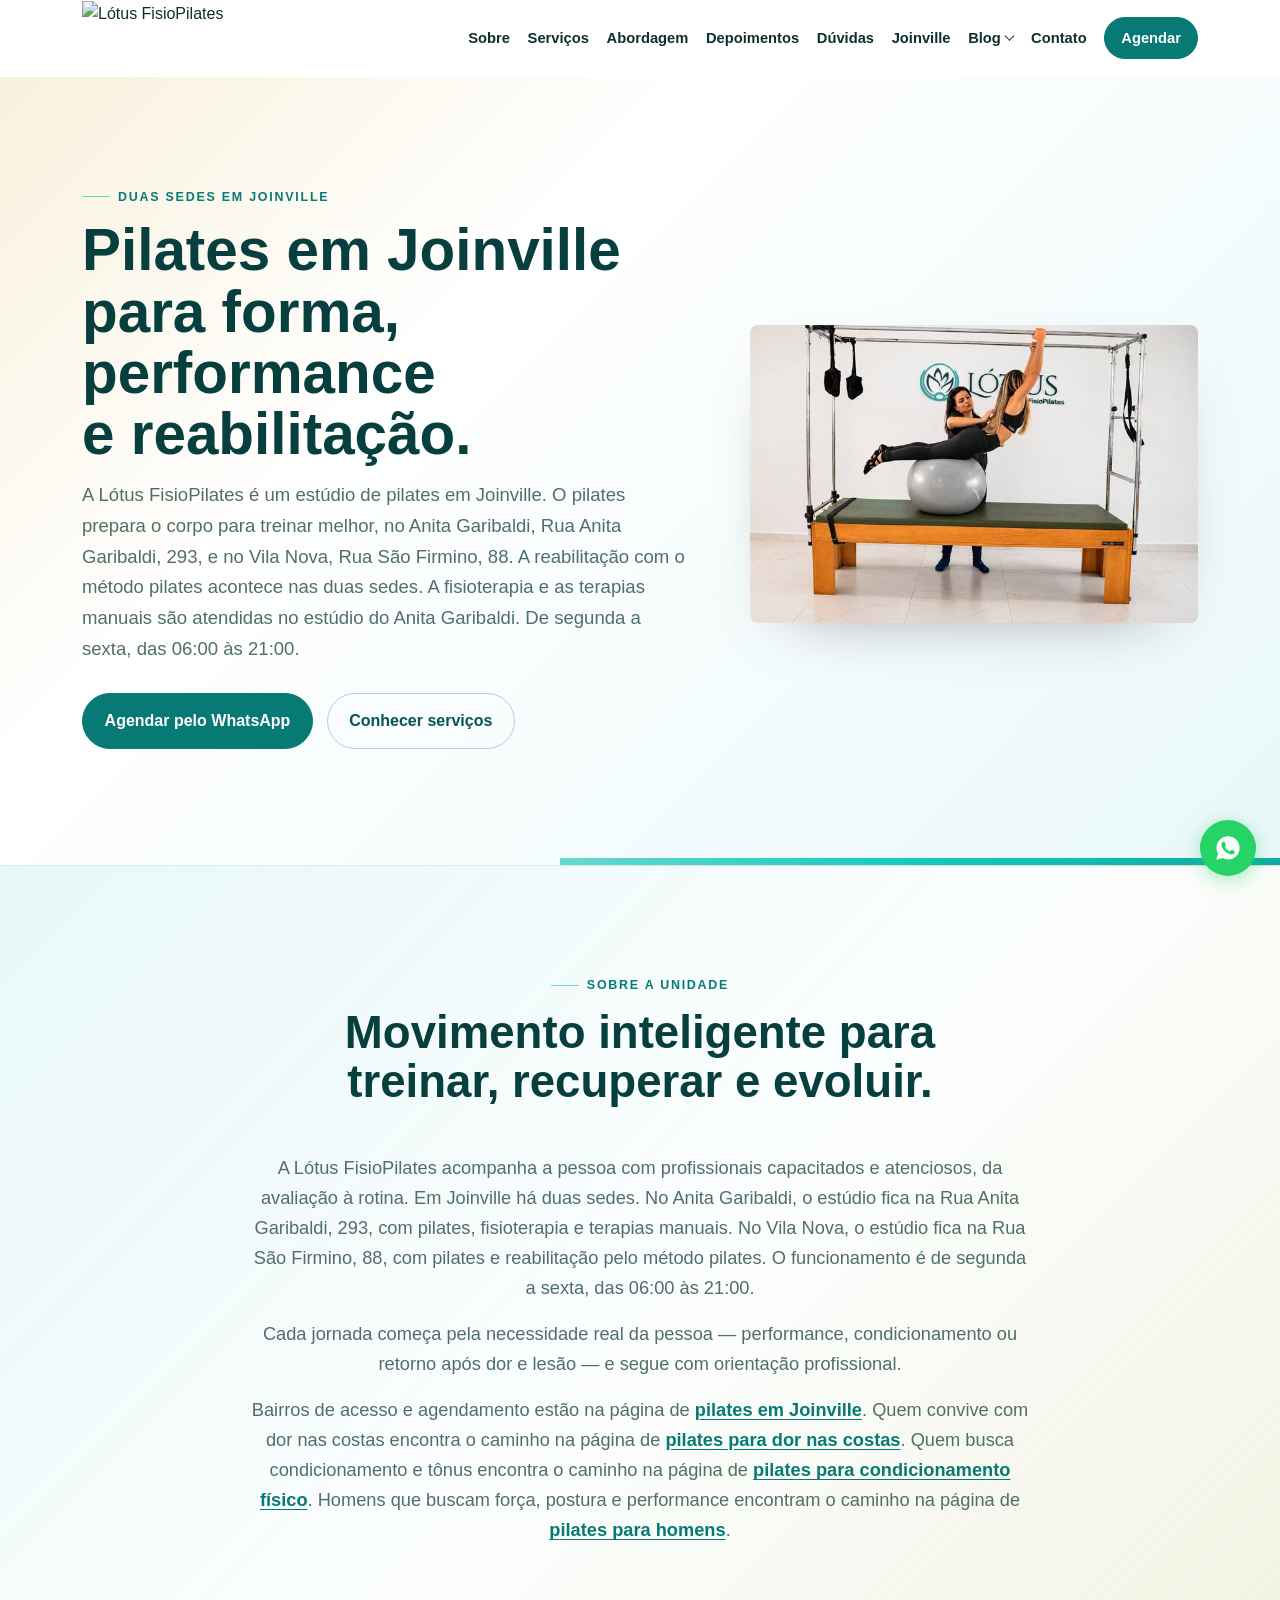
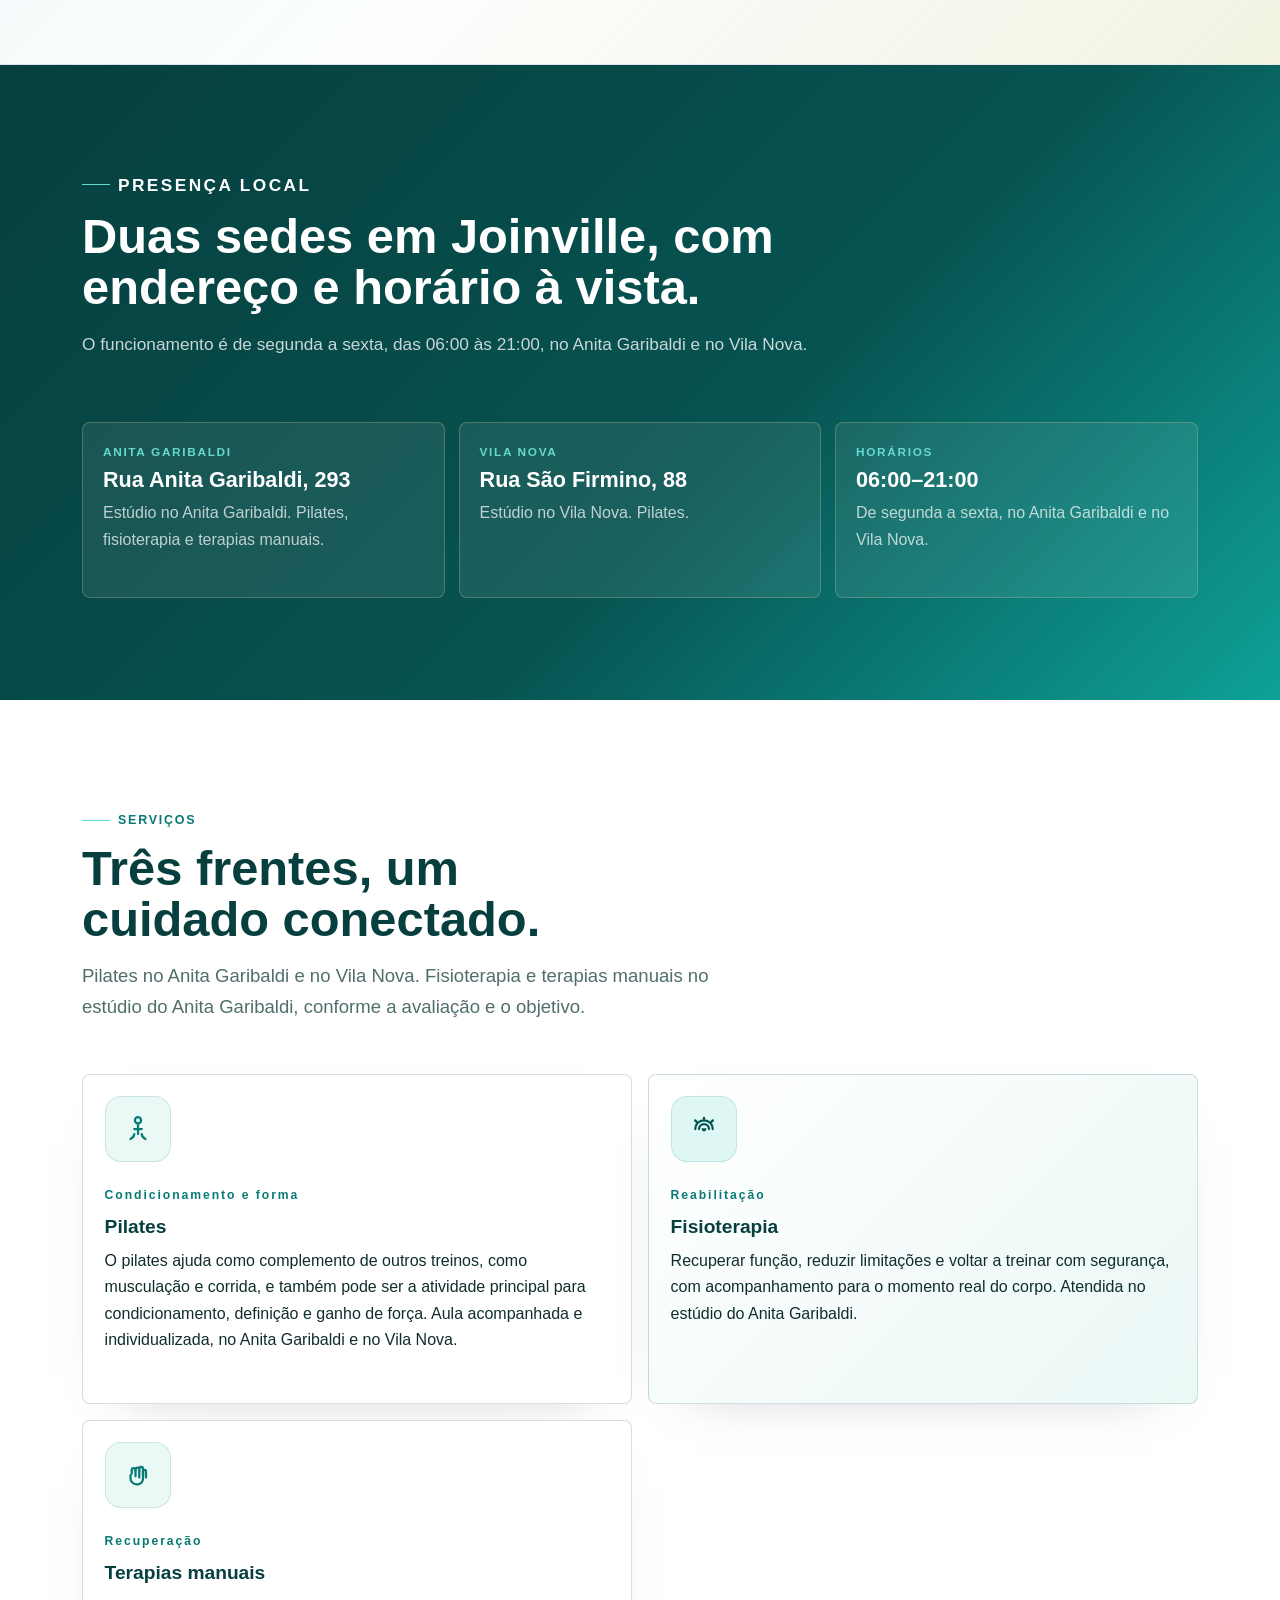
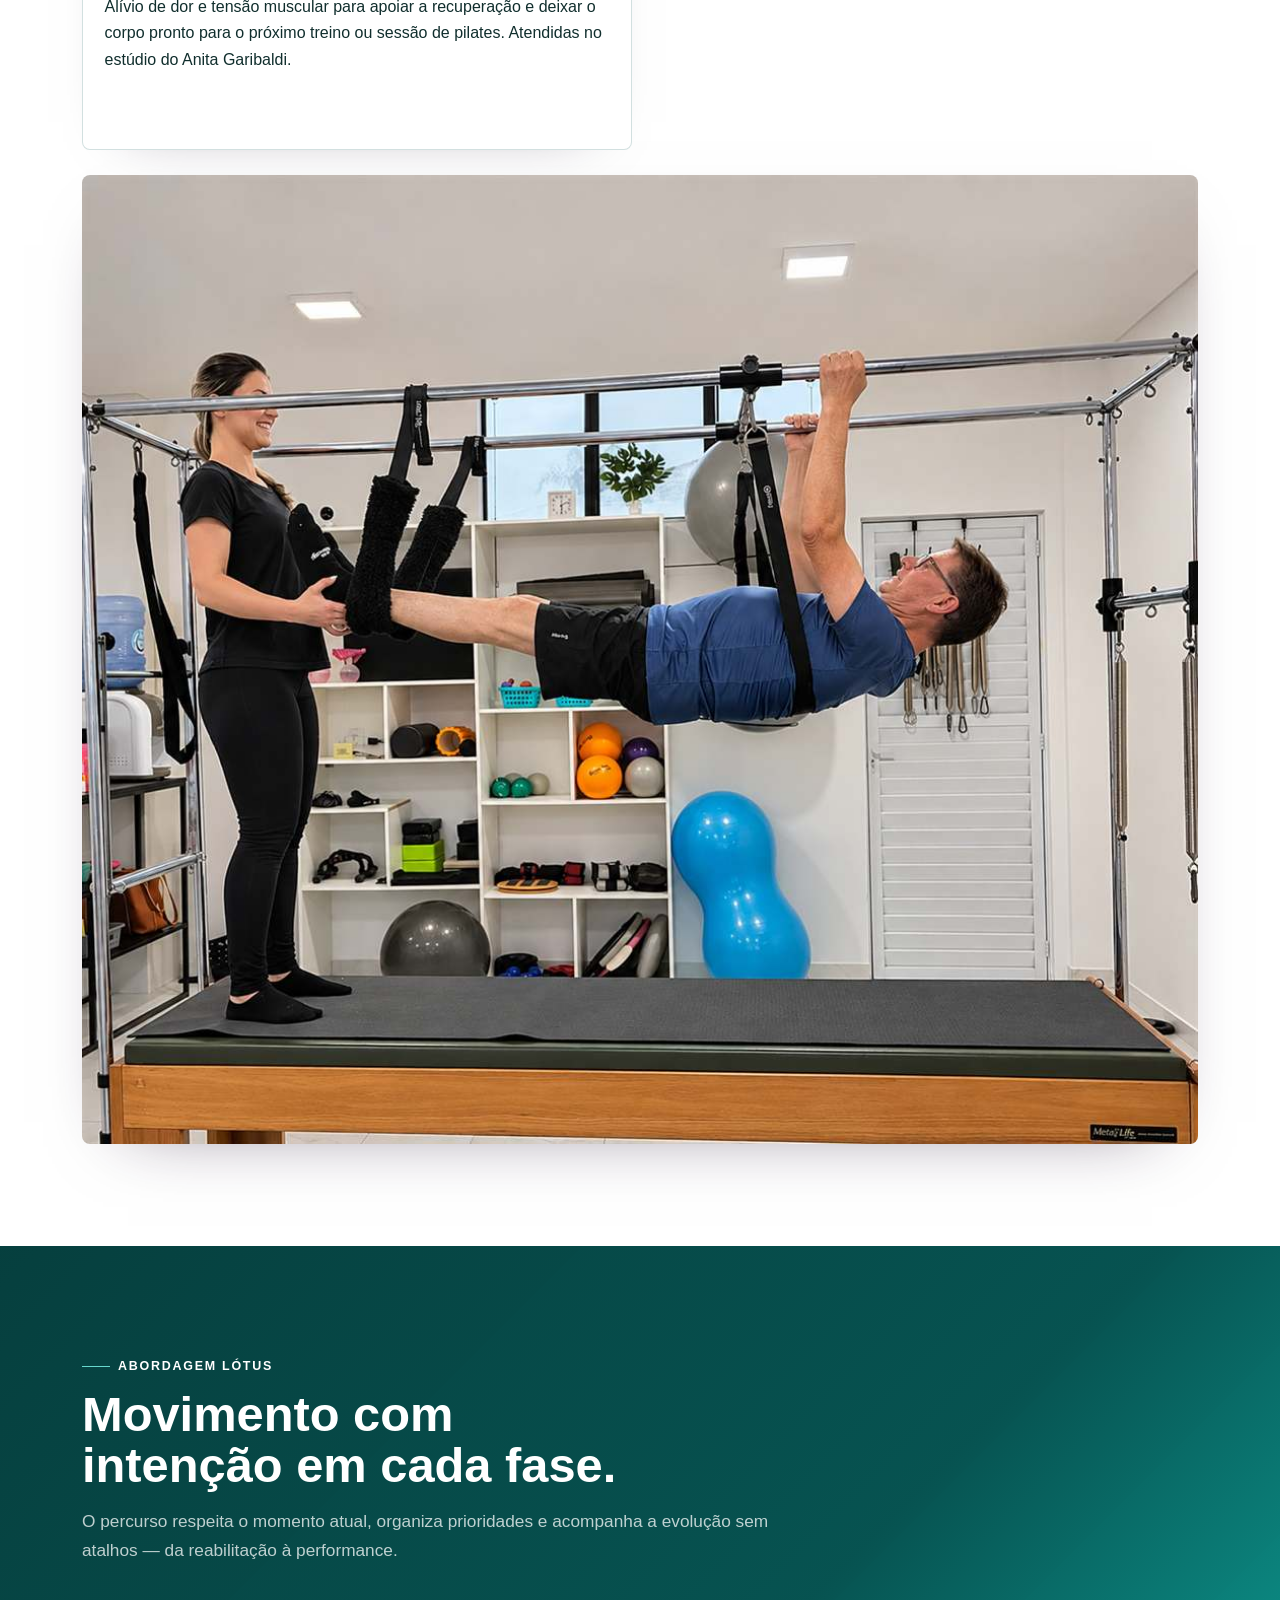
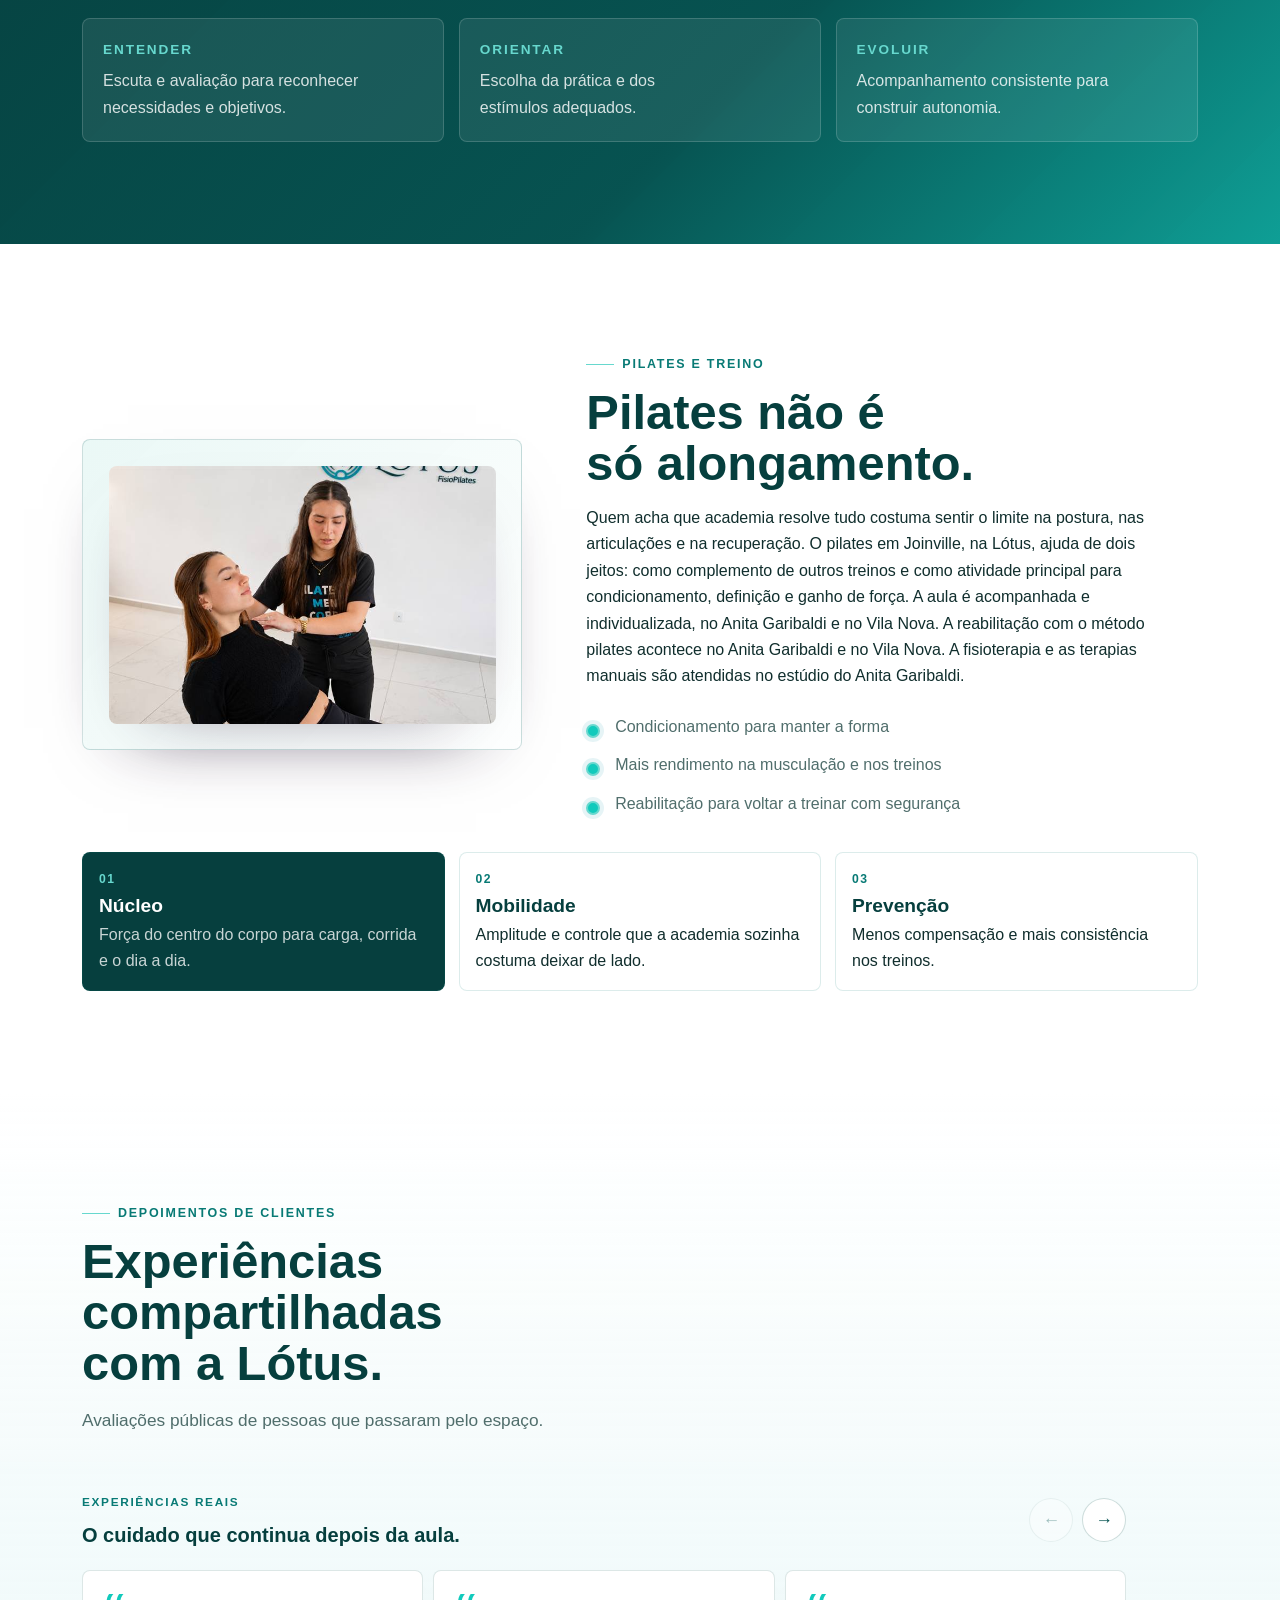
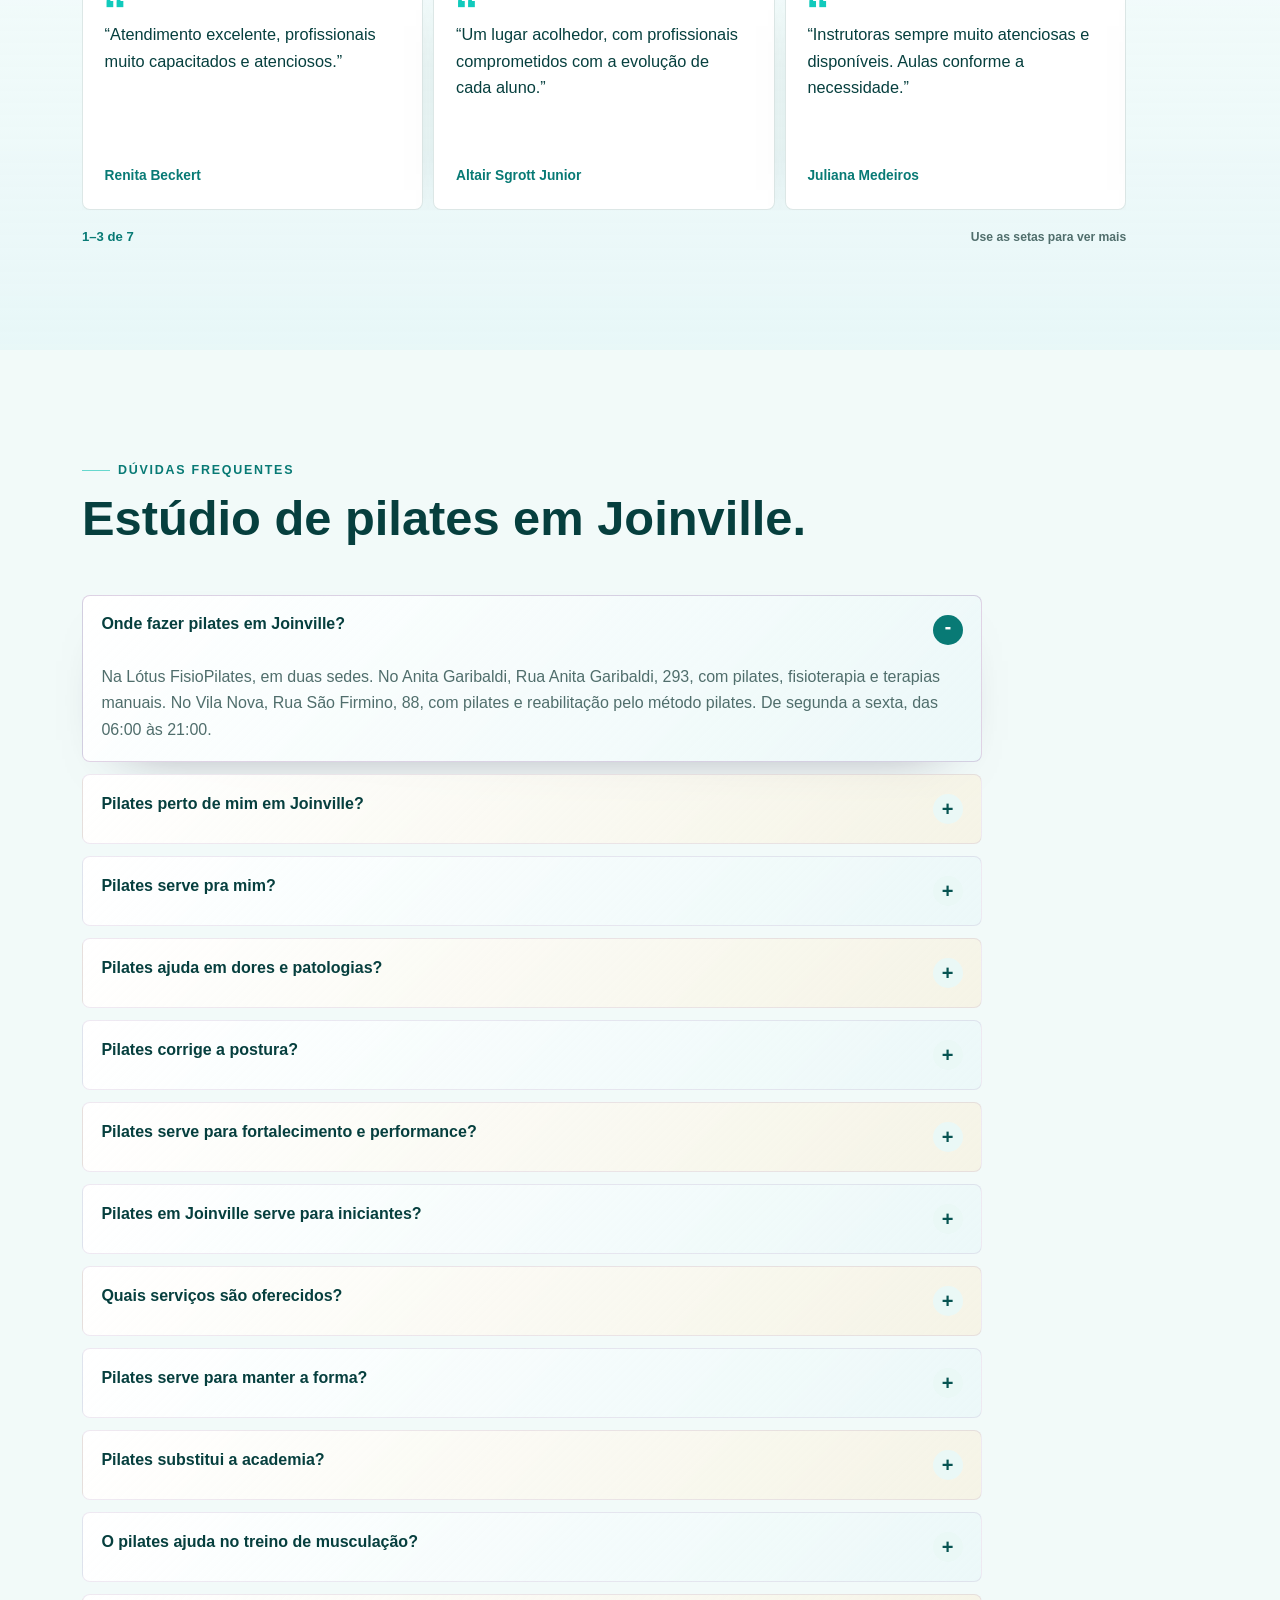
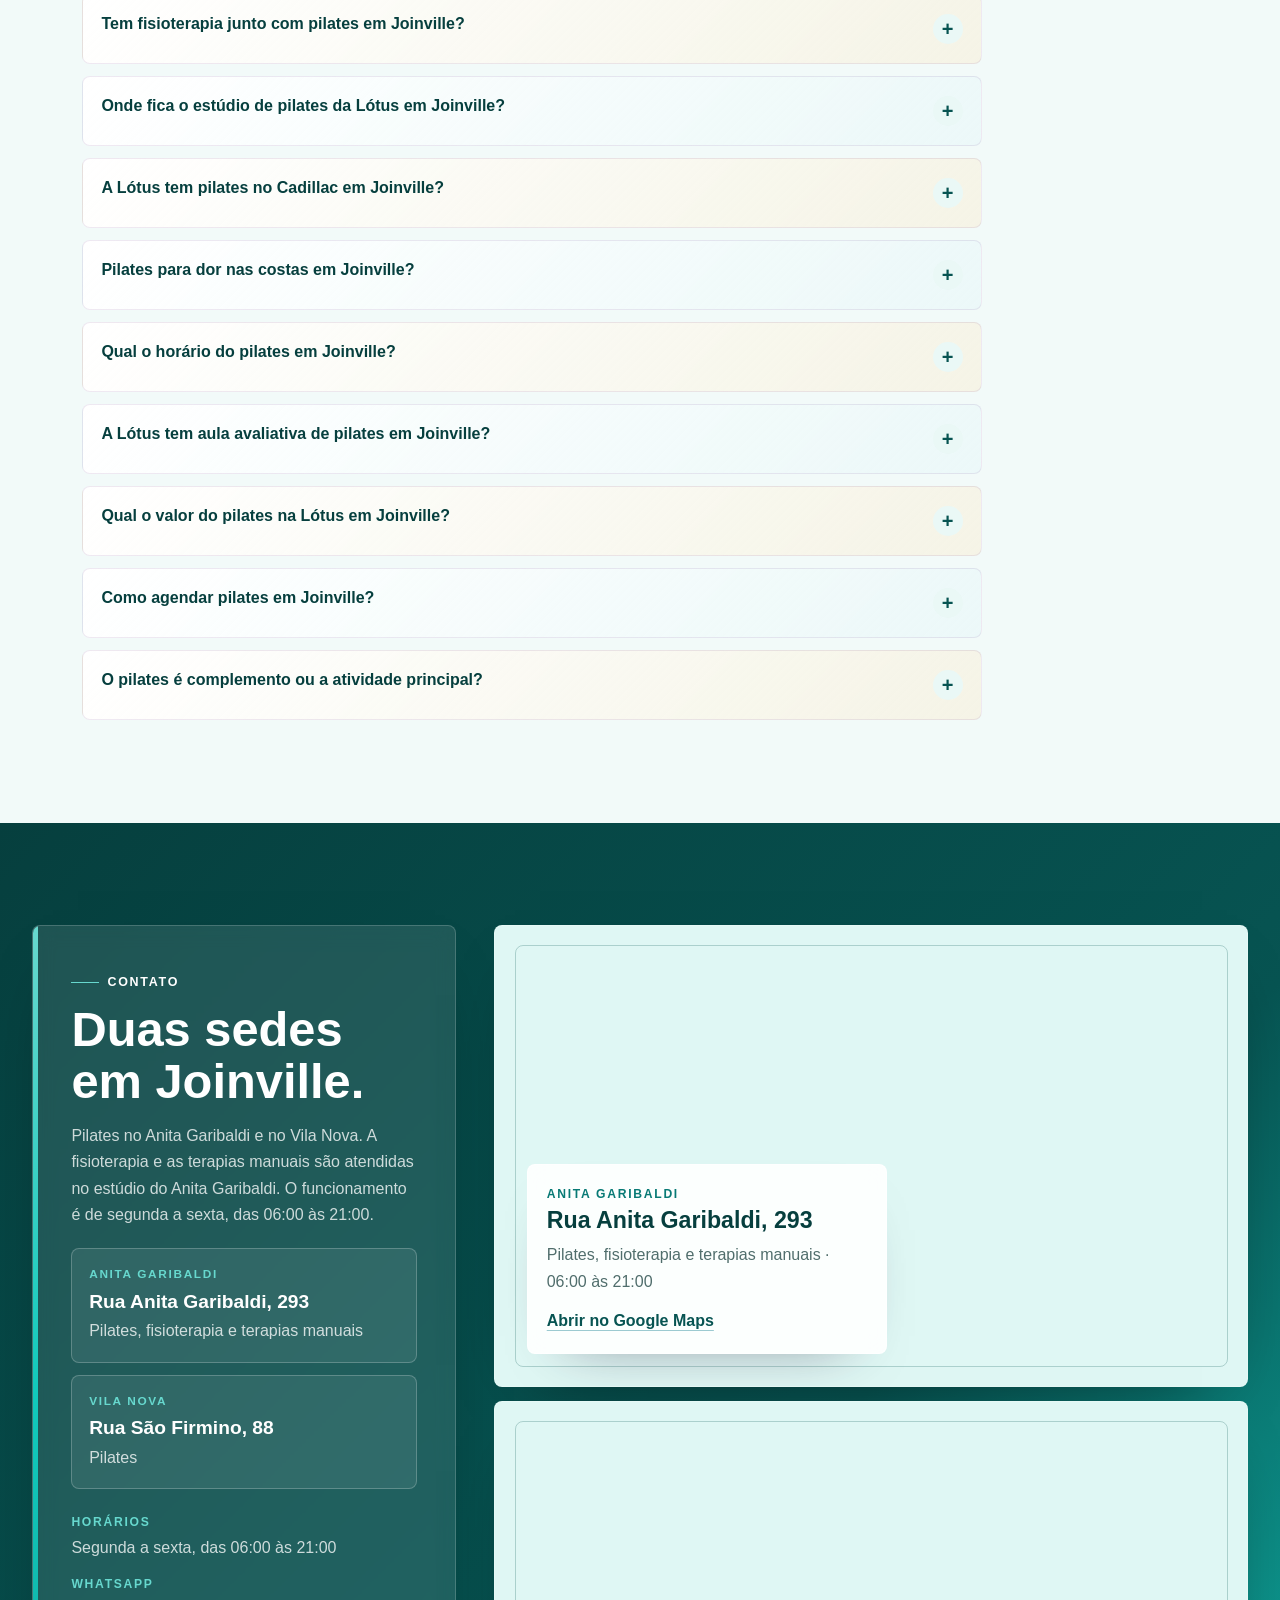
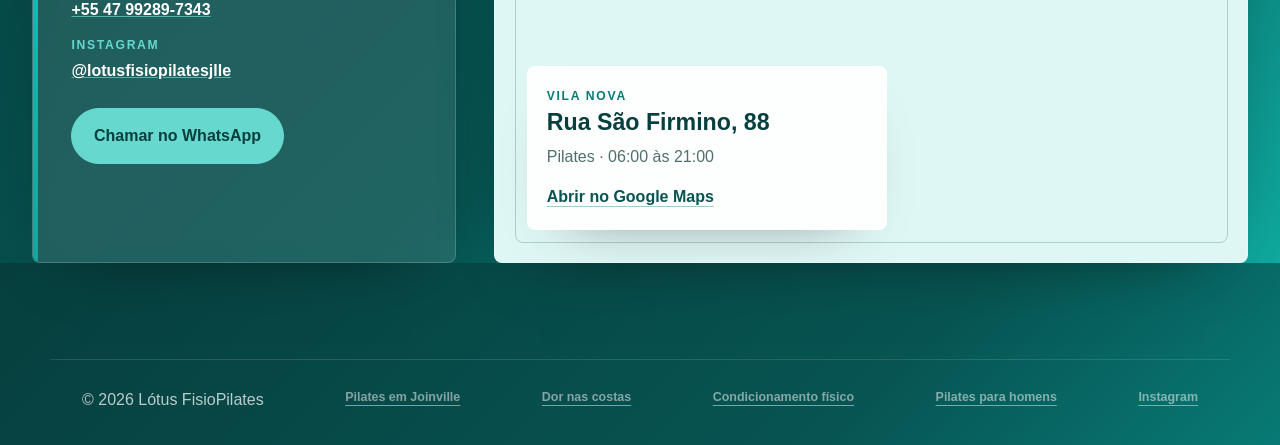
==== commit 586e47a0: "Publish the men's pilates page and group the articles under Blog. Co-authored-by: Cursor <cursoragen" ====
--- a/index.html
+++ b/index.html
@@ -244,10 +244,10 @@
 </head>
 <body class="page-home">
   <a class="skip" href="#sobre">Ir para o conteúdo</a>
-  <header class="nav" id="nav"><div class="wrap nav__inner"><a class="brand" href="#topo" aria-label="Lótus FisioPilates, início"><img class="brand__logo" src="./assets/img/logo_lotus-fisioterapia.png" width="338" height="126" alt="Lótus FisioPilates" /></a><button class="burger" id="burger" aria-expanded="false" aria-controls="menu" aria-label="Abrir menu"><span></span><span></span><span></span></button><nav class="menu" id="menu" aria-label="Navegação principal"><a href="#sobre">Sobre</a><a href="#servicos">Serviços</a><a href="#abordagem">Abordagem</a><a href="#depoimentos">Depoimentos</a><a href="#faq">Dúvidas</a><a href="./pilates-em-joinville/">Joinville</a><a href="./pilates-para-dor-nas-costas/">Costas</a><a href="./pilates-para-condicionamento-fisico/">Condicionamento físico</a><a href="#contato">Contato</a><a class="btn btn--sm" href="https://wa.me/5547992897343?text=Ol%C3%A1%2C%20quero%20agendar%20um%20atendimento%20na%20L%C3%B3tus." target="_blank" rel="noopener">Agendar</a></nav></div></header>
+  <header class="nav" id="nav"><div class="wrap nav__inner"><a class="brand" href="#topo" aria-label="Lótus FisioPilates, início"><img class="brand__logo" src="./assets/img/logo_lotus-fisioterapia.png" width="338" height="126" alt="Lótus FisioPilates" /></a><button class="burger" id="burger" aria-expanded="false" aria-controls="menu" aria-label="Abrir menu"><span></span><span></span><span></span></button><nav class="menu" id="menu" aria-label="Navegação principal"><a href="#sobre">Sobre</a><a href="#servicos">Serviços</a><a href="#abordagem">Abordagem</a><a href="#depoimentos">Depoimentos</a><a href="#faq">Dúvidas</a><a href="./pilates-em-joinville/">Joinville</a><div class="menu-drop"><button class="menu-drop__btn" type="button" aria-expanded="false" aria-controls="menu-blog">Blog</button><div class="menu-drop__panel" id="menu-blog"><a href="./pilates-para-dor-nas-costas/">Costas</a><a href="./pilates-para-condicionamento-fisico/">Condicionamento físico</a><a href="./pilates-para-homens/">Homens</a></div></div><a href="#contato">Contato</a><a class="btn btn--sm" href="https://wa.me/5547992897343?text=Ol%C3%A1%2C%20quero%20agendar%20um%20atendimento%20na%20L%C3%B3tus." target="_blank" rel="noopener">Agendar</a></nav></div></header>
   <main id="topo">
     <section class="hero" aria-labelledby="hero-title"><div class="wrap hero__inner"><div class="hero__copy reveal"><p class="eyebrow">Duas sedes em Joinville</p><h1 id="hero-title">Pilates em Joinville para forma, performance e reabilitação.</h1><p class="lead">A Lótus FisioPilates é um estúdio de pilates em Joinville. O pilates prepara o corpo para treinar melhor, no Anita Garibaldi, Rua Anita Garibaldi, 293, e no Vila Nova, Rua São Firmino, 88. A reabilitação com o método pilates acontece nas duas sedes. A fisioterapia e as terapias manuais são atendidas no estúdio do Anita Garibaldi. De segunda a sexta, das 06:00 às 21:00.</p><div class="hero__cta"><a class="btn" href="https://wa.me/5547992897343?text=Ol%C3%A1%2C%20quero%20agendar%20um%20atendimento%20na%20L%C3%B3tus." target="_blank" rel="noopener">Agendar pelo WhatsApp</a><a class="btn btn--ghost" href="#servicos">Conhecer serviços</a></div></div><div class="hero__visual reveal"><img class="hero__image" src="./assets/img/home-cadillac-720.jpg" srcset="./assets/img/home-cadillac-720.jpg 720w, ./assets/img/home-cadillac.jpg 1200w" sizes="(max-width: 919px) 92vw, 42vw" width="1200" height="800" alt="Alongamento no Cadillac, com acompanhamento, no estúdio Lótus FisioPilates" fetchpriority="high" /></div></div></section>
-    <section class="section section--intro" id="sobre"><div class="wrap about-flow"><div class="about-title reveal"><p class="eyebrow">Sobre a unidade</p><h2>Movimento inteligente para treinar, recuperar e evoluir.</h2></div><div class="intro-copy reveal"><p>A Lótus FisioPilates acompanha a pessoa com profissionais capacitados e atenciosos, da avaliação à rotina. Em Joinville há duas sedes. No Anita Garibaldi, o estúdio fica na Rua Anita Garibaldi, 293, com pilates, fisioterapia e terapias manuais. No Vila Nova, o estúdio fica na Rua São Firmino, 88, com pilates e reabilitação pelo método pilates. O funcionamento é de segunda a sexta, das 06:00 às 21:00.</p><p>Cada jornada começa pela necessidade real da pessoa — performance, condicionamento ou retorno após dor e lesão — e segue com orientação profissional.</p><p>Bairros de acesso e agendamento estão na página de <a href="./pilates-em-joinville/">pilates em Joinville</a>. Quem convive com dor nas costas encontra o caminho na página de <a href="./pilates-para-dor-nas-costas/">pilates para dor nas costas</a>. Quem busca condicionamento e tônus encontra o caminho na página de <a href="./pilates-para-condicionamento-fisico/">pilates para condicionamento físico</a>.</p></div></div></section>
+    <section class="section section--intro" id="sobre"><div class="wrap about-flow"><div class="about-title reveal"><p class="eyebrow">Sobre a unidade</p><h2>Movimento inteligente para treinar, recuperar e evoluir.</h2></div><div class="intro-copy reveal"><p>A Lótus FisioPilates acompanha a pessoa com profissionais capacitados e atenciosos, da avaliação à rotina. Em Joinville há duas sedes. No Anita Garibaldi, o estúdio fica na Rua Anita Garibaldi, 293, com pilates, fisioterapia e terapias manuais. No Vila Nova, o estúdio fica na Rua São Firmino, 88, com pilates e reabilitação pelo método pilates. O funcionamento é de segunda a sexta, das 06:00 às 21:00.</p><p>Cada jornada começa pela necessidade real da pessoa — performance, condicionamento ou retorno após dor e lesão — e segue com orientação profissional.</p><p>Bairros de acesso e agendamento estão na página de <a href="./pilates-em-joinville/">pilates em Joinville</a>. Quem convive com dor nas costas encontra o caminho na página de <a href="./pilates-para-dor-nas-costas/">pilates para dor nas costas</a>. Quem busca condicionamento e tônus encontra o caminho na página de <a href="./pilates-para-condicionamento-fisico/">pilates para condicionamento físico</a>. Homens que buscam força, postura e performance encontram o caminho na página de <a href="./pilates-para-homens/">pilates para homens</a>.</p></div></div></section>
     <section class="section proof" id="credibilidade"><div class="wrap proof__inner"><div class="proof__copy reveal"><p class="eyebrow">Presença local</p><h2>Duas sedes em Joinville, com endereço e horário à vista.</h2><p>O funcionamento é de segunda a sexta, das 06:00 às 21:00, no Anita Garibaldi e no Vila Nova.</p></div><div class="proof__facts reveal"><article><span>Anita Garibaldi</span><strong>Rua Anita Garibaldi, 293</strong><p>Estúdio no Anita Garibaldi. Pilates, fisioterapia e terapias manuais.</p></article><article><span>Vila Nova</span><strong>Rua São Firmino, 88</strong><p>Estúdio no Vila Nova. Pilates.</p></article><article><span>Horários</span><strong>06:00–21:00</strong><p>De segunda a sexta, no Anita Garibaldi e no Vila Nova.</p></article></div></div></section>
     <section class="section" id="servicos"><div class="wrap"><div class="section-head reveal"><p class="eyebrow">Serviços</p><h2>Três frentes, um cuidado conectado.</h2><p class="lead">Pilates no Anita Garibaldi e no Vila Nova. Fisioterapia e terapias manuais no estúdio do Anita Garibaldi, conforme a avaliação e o objetivo.</p></div><div class="service-grid service-grid--compact"><article class="service-card service-card--no-photo reveal"><div class="service-card__mark" aria-hidden="true"><svg viewBox="0 0 24 24" width="30" height="30" fill="none" stroke="currentColor" stroke-width="1.8" stroke-linecap="round" stroke-linejoin="round"><circle cx="12" cy="5" r="2.5"/><path d="M12 8v8M9 12h6M9 16c0 2-1 3-3 4M15 16c0 2 1 3 3 4"/></svg></div><div><span class="card-kicker">Condicionamento e forma</span><h3>Pilates</h3><p>O pilates ajuda como complemento de outros treinos, como musculação e corrida, e também pode ser a atividade principal para condicionamento, definição e ganho de força. Aula acompanhada e individualizada, no Anita Garibaldi e no Vila Nova.</p></div></article><article class="service-card service-card--featured service-card--no-photo reveal"><div class="service-card__mark" aria-hidden="true"><svg viewBox="0 0 24 24" width="30" height="30" fill="none" stroke="currentColor" stroke-width="1.8" stroke-linecap="round" stroke-linejoin="round"><path d="M5 12a7 7 0 0114 0M8 12a4 4 0 018 0M11 12a1 1 0 002 0"/><path d="M12 3v2M4.9 5.1l1.4 1.4M19.1 5.1l-1.4 1.4"/></svg></div><div><span class="card-kicker">Reabilitação</span><h3>Fisioterapia</h3><p>Recuperar função, reduzir limitações e voltar a treinar com segurança, com acompanhamento para o momento real do corpo. Atendida no estúdio do Anita Garibaldi.</p></div></article><article class="service-card service-card--no-photo reveal"><div class="service-card__mark" aria-hidden="true"><svg viewBox="0 0 24 24" width="30" height="30" fill="none" stroke="currentColor" stroke-width="1.8" stroke-linecap="round" stroke-linejoin="round"><path d="M7 11V8a1.5 1.5 0 013 0v5"/><path d="M10 9V7.5a1.5 1.5 0 013 0V14"/><path d="M13 8.5V7a1.5 1.5 0 013 0v8c0 2.5-2 4.5-4.5 4.5H11A5 5 0 016 14.5V12"/><path d="M16 11.5V9a1.2 1.2 0 012.4 0V14"/></svg></div><div><span class="card-kicker">Recuperação</span><h3>Terapias manuais</h3><p>Alívio de dor e tensão muscular para apoiar a recuperação e deixar o corpo pronto para o próximo treino ou sessão de pilates. Atendidas no estúdio do Anita Garibaldi.</p></div></article></div><figure class="studio-photo studio-photo--vila reveal"><img src="./assets/img/home-suspenso-720.jpg" srcset="./assets/img/home-suspenso-720.jpg 720w, ./assets/img/home-suspenso.jpg 1100w" sizes="(max-width: 919px) 92vw, 1100px" width="1100" height="955" alt="Exercício suspenso no Cadillac, com acompanhamento, no estúdio de pilates da Lótus" loading="lazy" decoding="async" /></figure></div></section>
     <section class="section section--violet" id="abordagem"><div class="wrap approach-flow"><div class="approach-head reveal"><p class="eyebrow">Abordagem Lótus</p><h2>Movimento com intenção em cada fase.</h2><p>O percurso respeita o momento atual, organiza prioridades e acompanha a evolução sem atalhos — da reabilitação à performance.</p></div><div class="approach-list reveal"><article><span>Entender</span><p>Escuta e avaliação para reconhecer necessidades e objetivos.</p></article><article><span>Orientar</span><p>Escolha da prática e dos estímulos adequados.</p></article><article><span>Evoluir</span><p>Acompanhamento consistente para construir autonomia.</p></article></div></div></section>
@@ -256,7 +256,7 @@
     <section class="section section--soft" id="faq"><div class="wrap"><div class="section-head reveal"><p class="eyebrow">Dúvidas frequentes</p><h2>Estúdio de pilates em Joinville.</h2></div><div class="faq-list reveal"><details class="faq-item is-open" open><summary>Onde fazer pilates em Joinville?</summary><div class="faq-answer"><div><p>Na Lótus FisioPilates, em duas sedes. No Anita Garibaldi, Rua Anita Garibaldi, 293, com pilates, fisioterapia e terapias manuais. No Vila Nova, Rua São Firmino, 88, com pilates e reabilitação pelo método pilates. De segunda a sexta, das 06:00 às 21:00.</p></div></div></details><details class="faq-item"><summary>Pilates perto de mim em Joinville?</summary><div class="faq-answer"><div><p>Fica perto se você está no Anita Garibaldi ou no Vila Nova. A Lótus FisioPilates atende na Rua Anita Garibaldi, 293, e na Rua São Firmino, 88, de segunda a sexta, das 06:00 às 21:00.</p></div></div></details><details class="faq-item"><summary>Pilates serve pra mim?</summary><div class="faq-answer"><div><p>Serve para todas as pessoas. O pilates atende quem convive com dores, quem tem alguma patologia, quem busca correção de postura, fortalecimento, reabilitação ou mais performance. A prática é ajustada depois da avaliação. A reabilitação com o método pilates é no Anita Garibaldi e no Vila Nova. A fisioterapia e as terapias manuais são atendidas no estúdio do Anita Garibaldi.</p></div></div></details><details class="faq-item"><summary>Pilates ajuda em dores e patologias?</summary><div class="faq-answer"><div><p>Ajuda, com avaliação antes de definir o caminho. Dores e patologias pedem um olhar individual: o pilates trabalha controle, postura e fortalecimento. A reabilitação com o método pilates acontece no Anita Garibaldi e no Vila Nova. A fisioterapia e as terapias manuais são no estúdio do Anita Garibaldi.</p></div></div></details><details class="faq-item"><summary>Pilates corrige a postura?</summary><div class="faq-answer"><div><p>Ajuda na correção de postura. Alinhamento, consciência corporal e fortalecimento do centro do corpo reduzem compensações e organizam a postura no dia a dia e nos treinos, no Anita Garibaldi e no Vila Nova.</p></div></div></details><details class="faq-item"><summary>Pilates serve para fortalecimento e performance?</summary><div class="faq-answer"><div><p>Serve. O pilates fortalece com controle — núcleo, estabilidade e força — e tende a melhorar o rendimento na musculação, na corrida e em outras atividades. As duas sedes atendem pilates, no Anita Garibaldi e no Vila Nova.</p></div></div></details><details class="faq-item"><summary>Pilates em Joinville serve para iniciantes?</summary><div class="faq-answer"><div><p>Serve. Não é preciso ter experiência. Na Lótus FisioPilates, a avaliação define o exercício, no Anita Garibaldi ou no Vila Nova.</p></div></div></details><details class="faq-item"><summary>Quais serviços são oferecidos?</summary><div class="faq-answer"><div><p>A Lótus oferece pilates no Anita Garibaldi e no Vila Nova. A fisioterapia e as terapias manuais são atendidas no estúdio do Anita Garibaldi, com foco em reabilitação, performance e condicionamento físico.</p></div></div></details><details class="faq-item"><summary>Pilates serve para manter a forma?</summary><div class="faq-answer"><div><p>Sim. O pilates ajuda e pode ser a atividade principal para condicionamento, definição, postura e ganho de força. Também pode ser usado junto com outros treinos, como complemento da academia. Na Lótus FisioPilates a aula é acompanhada e individualizada, no Anita Garibaldi e no Vila Nova.</p></div></div></details><details class="faq-item"><summary>Pilates substitui a academia?</summary><div class="faq-answer"><div><p>Não precisa substituir. O pilates ajuda junto com outros treinos, como complemento da musculação, da corrida e da academia. Também pode ser a atividade principal para condicionamento, definição e ganho de força. Na Lótus FisioPilates a aula é acompanhada e individualizada.</p></div></div></details><details class="faq-item"><summary>O pilates ajuda no treino de musculação?</summary><div class="faq-answer"><div><p>Ajuda. Com núcleo mais estável, melhor amplitude e menos sobrecarga nas articulações, o pilates tende a melhorar a performance nos treinos e a prevenir lesões comuns de quem treina com carga.</p></div></div></details><details class="faq-item"><summary>Tem fisioterapia junto com pilates em Joinville?</summary><div class="faq-answer"><div><p>Sim. Na Lótus FisioPilates, o pilates é no Anita Garibaldi e no Vila Nova. A fisioterapia e as terapias manuais são atendidas no estúdio do Anita Garibaldi, depois da avaliação. A reabilitação com o método pilates também acontece no Vila Nova.</p></div></div></details><details class="faq-item"><summary>Onde fica o estúdio de pilates da Lótus em Joinville?</summary><div class="faq-answer"><div><p>No Anita Garibaldi, Rua Anita Garibaldi, 293, e no Vila Nova, Rua São Firmino, 88. O pilates é nas duas sedes. A fisioterapia e as terapias manuais são no estúdio do Anita Garibaldi. De segunda a sexta, das 06:00 às 21:00. Mais detalhes na página de <a href="./pilates-em-joinville/">pilates em Joinville</a>.</p></div></div></details><details class="faq-item"><summary>A Lótus tem pilates no Cadillac em Joinville?</summary><div class="faq-answer"><div><p>Tem. O Cadillac é um dos aparelhos usados no estúdio da Lótus FisioPilates, com acompanhamento. O exercício é escolhido depois da avaliação, no Anita Garibaldi e no Vila Nova.</p></div></div></details><details class="faq-item"><summary>Pilates para dor nas costas em Joinville?</summary><div class="faq-answer"><div><p>A Lótus FisioPilates atende quem convive com dor nas costas e dor na coluna, depois da avaliação. A reabilitação com o método pilates é no Anita Garibaldi e no Vila Nova. A fisioterapia e as terapias manuais são no estúdio do Anita Garibaldi. A página é <a href="./pilates-para-dor-nas-costas/">https://lotuspilatesjlle.com.br/pilates-para-dor-nas-costas/</a>.</p></div></div></details><details class="faq-item"><summary>Qual o horário do pilates em Joinville?</summary><div class="faq-answer"><div><p>De segunda a sexta, das 06:00 às 21:00, no Anita Garibaldi, Rua Anita Garibaldi, 293, e no Vila Nova, Rua São Firmino, 88. O agendamento da Lótus FisioPilates é pelo WhatsApp +55 47 99289-7343.</p></div></div></details><details class="faq-item"><summary>A Lótus tem aula avaliativa de pilates em Joinville?</summary><div class="faq-answer"><div><p>Tem. A aula avaliativa identifica o caminho, no Anita Garibaldi ou no Vila Nova. O agendamento da Lótus FisioPilates é pelo WhatsApp +55 47 99289-7343, de segunda a sexta, das 06:00 às 21:00.</p></div></div></details><details class="faq-item"><summary>Qual o valor do pilates na Lótus em Joinville?</summary><div class="faq-answer"><div><p>O valor é informado no agendamento, pelo WhatsApp +55 47 99289-7343. A Lótus FisioPilates atende no Anita Garibaldi, Rua Anita Garibaldi, 293, e no Vila Nova, Rua São Firmino, 88, de segunda a sexta, das 06:00 às 21:00.</p></div></div></details><details class="faq-item"><summary>Como agendar pilates em Joinville?</summary><div class="faq-answer"><div><p>Pelo WhatsApp +55 47 99289-7343, de segunda a sexta, das 06:00 às 21:00. Diga se prefere o Anita Garibaldi, Rua Anita Garibaldi, 293, ou o Vila Nova, Rua São Firmino, 88.</p></div></div></details><details class="faq-item"><summary>O pilates é complemento ou a atividade principal?</summary><div class="faq-answer"><div><p>Os dois. O pilates ajuda e pode ser usado junto com outros treinos, como complemento da musculação, da corrida e da academia. Também pode ser a atividade principal para condicionamento físico, definição e ganho de força. Na Lótus FisioPilates a aula é acompanhada e individualizada, no Anita Garibaldi, Rua Anita Garibaldi, 293, e no Vila Nova, Rua São Firmino, 88.</p></div></div></details></div></div></section>
     <section class="section contact" id="contato"><div class="wrap contact__inner"><div class="contact__panel reveal"><p class="eyebrow">Contato</p><h2>Duas sedes em Joinville.</h2><p>Pilates no Anita Garibaldi e no Vila Nova. A fisioterapia e as terapias manuais são atendidas no estúdio do Anita Garibaldi. O funcionamento é de segunda a sexta, das 06:00 às 21:00.</p><div class="studio-list"><article class="studio-card"><span>Anita Garibaldi</span><strong>Rua Anita Garibaldi, 293</strong><p>Pilates, fisioterapia e terapias manuais</p></article><article class="studio-card"><span>Vila Nova</span><strong>Rua São Firmino, 88</strong><p>Pilates</p></article></div><dl class="info"><dt>Horários</dt><dd>Segunda a sexta, das 06:00 às 21:00</dd><dt>WhatsApp</dt><dd><a href="https://wa.me/5547992897343" target="_blank" rel="noopener">+55 47 99289-7343</a></dd><dt>Instagram</dt><dd><a href="https://www.instagram.com/lotusfisiopilatesjlle/" target="_blank" rel="noopener">@lotusfisiopilatesjlle</a></dd></dl><div class="contact-actions"><a class="btn" href="https://wa.me/5547992897343?text=Ol%C3%A1%2C%20quero%20agendar%20na%20L%C3%B3tus." target="_blank" rel="noopener">Chamar no WhatsApp</a></div></div><div class="contact__maps reveal"><div class="contact__map"><iframe src="https://www.google.com/maps?q=Rua%20Anita%20Garibaldi%2C%20293%2C%20Joinville%20-%20SC&amp;output=embed" title="Mapa da Lótus FisioPilates na Rua Anita Garibaldi, 293, Joinville" loading="lazy" referrerpolicy="no-referrer-when-downgrade"></iframe><div class="map-card"><span>Anita Garibaldi</span><strong>Rua Anita Garibaldi, 293</strong><p>Pilates, fisioterapia e terapias manuais · 06:00 às 21:00</p><a href="https://www.google.com/maps/search/?api=1&amp;query=Rua%20Anita%20Garibaldi%20293%20Joinville" target="_blank" rel="noopener">Abrir no Google Maps</a></div></div><div class="contact__map"><iframe src="https://www.google.com/maps?q=Rua%20S%C3%A3o%20Firmino%2C%2088%2C%20Joinville%20-%20SC&amp;output=embed" title="Mapa da Lótus FisioPilates na Rua São Firmino, 88, Joinville" loading="lazy" referrerpolicy="no-referrer-when-downgrade"></iframe><div class="map-card"><span>Vila Nova</span><strong>Rua São Firmino, 88</strong><p>Pilates · 06:00 às 21:00</p><a href="https://www.google.com/maps/search/?api=1&amp;query=Rua%20S%C3%A3o%20Firmino%2088%20Joinville" target="_blank" rel="noopener">Abrir no Google Maps</a></div></div></div></div></section>
   </main>
-  <footer class="footer"><div class="wrap footer__bottom"><span>© <span id="ano"></span> Lótus FisioPilates</span><a href="./pilates-em-joinville/">Pilates em Joinville</a><a href="./pilates-para-dor-nas-costas/">Dor nas costas</a><a href="./pilates-para-condicionamento-fisico/">Condicionamento físico</a><a href="https://www.instagram.com/lotusfisiopilatesjlle/" target="_blank" rel="noopener">Instagram</a></div></footer>
+  <footer class="footer"><div class="wrap footer__bottom"><span>© <span id="ano"></span> Lótus FisioPilates</span><a href="./pilates-em-joinville/">Pilates em Joinville</a><a href="./pilates-para-dor-nas-costas/">Dor nas costas</a><a href="./pilates-para-condicionamento-fisico/">Condicionamento físico</a><a href="./pilates-para-homens/">Pilates para homens</a><a href="https://www.instagram.com/lotusfisiopilatesjlle/" target="_blank" rel="noopener">Instagram</a></div></footer>
   <a class="wpp" href="https://wa.me/5547992897343" target="_blank" rel="noopener" aria-label="Conversar pelo WhatsApp"><svg viewBox="0 0 24 24" width="28" height="28" fill="currentColor" aria-hidden="true"><path d="M12.04 2C6.58 2 2.13 6.45 2.13 11.91c0 1.75.46 3.45 1.32 4.95L2 22l5.25-1.38c1.45.79 3.08 1.21 4.79 1.21 5.46 0 9.91-4.45 9.91-9.91C22 6.45 17.5 2 12.04 2zm5.8 14.16c-.24.68-1.42 1.31-1.95 1.38-.5.07-1.13.1-1.82-.11-.42-.13-.96-.31-1.65-.61-2.9-1.25-4.8-4.17-4.94-4.37-.14-.2-1.18-1.57-1.18-2.99 0-1.42.74-2.12 1.01-2.41.27-.29.58-.36.78-.36.2 0 .39 0 .56.01.18.01.42-.07.66.5.24.59.82 2.01.89 2.16.07.15.12.32.02.51-.09.2-.14.32-.27.49-.14.17-.29.38-.41.51-.14.14-.28.29-.12.57.16.27.72 1.19 1.55 1.93 1.07.95 1.97 1.24 2.24 1.38.27.14.43.12.59-.07.16-.2.68-.79.86-1.06.18-.27.36-.22.61-.13.25.09 1.59.75 1.86.89.27.14.45.2.52.31.07.12.07.66-.17 1.34z"/></svg><span>WhatsApp</span></a>
   <script src="./assets/js/script.js"></script><script>window.addEventListener("load",function(){if(window.__studioSiteJsReady)return;var b=document.querySelector("#burger"),m=document.querySelector("#menu");if(b&&m)b.addEventListener("click",function(){var on=!m.classList.contains("is-open");m.classList.toggle("is-open",on);b.classList.toggle("is-open",on);b.setAttribute("aria-expanded",String(on))});document.querySelectorAll(".reveal").forEach(function(e){e.classList.add("is-in","visible")})});</script>
 </body>
--- a/assets/css/style.css
+++ b/assets/css/style.css
@@ -250,6 +250,78 @@
 
 .menu a.btn {
   color: #fff;
+}
+
+.menu-drop {
+  position: relative;
+}
+
+.menu-drop__btn {
+  display: inline-flex;
+  align-items: center;
+  gap: 0.35rem;
+  margin: 0;
+  padding: 0;
+  border: 0;
+  background: transparent;
+  color: var(--ink);
+  font: inherit;
+  font-size: 0.92rem;
+  font-weight: 720;
+  cursor: pointer;
+}
+
+.menu-drop__btn[aria-current="true"] {
+  color: var(--teal-700);
+}
+
+.menu-drop__btn::after {
+  content: "";
+  width: 0.38rem;
+  height: 0.38rem;
+  border-right: 1.6px solid currentColor;
+  border-bottom: 1.6px solid currentColor;
+  transform: translateY(-0.1rem) rotate(45deg);
+}
+
+.menu-drop.is-open .menu-drop__btn::after {
+  transform: translateY(0.12rem) rotate(225deg);
+}
+
+.menu-drop__panel {
+  position: absolute;
+  top: calc(100% + 0.85rem);
+  left: 50%;
+  z-index: 30;
+  display: none;
+  min-width: 15.5rem;
+  padding: 0.35rem;
+  border: 1px solid var(--line);
+  border-radius: 14px;
+  background: #fff;
+  box-shadow: var(--shadow);
+  transform: translateX(-50%);
+}
+
+.menu-drop.is-open .menu-drop__panel {
+  display: grid;
+}
+
+.menu-drop__panel a {
+  padding: 0.7rem 0.85rem;
+  border-radius: 10px;
+  white-space: nowrap;
+}
+
+.menu-drop__panel a:hover {
+  background: var(--mist);
+}
+
+@media (min-width: 901px) and (hover: hover) {
+  .menu-drop:hover .menu-drop__panel,
+  .menu-drop:focus-within .menu-drop__panel {
+    display: grid;
+  }
 }
 
 .burger {
@@ -1257,6 +1329,8 @@
     flex-direction: column;
     align-items: stretch;
     gap: 0;
+    max-height: calc(100dvh - 76px);
+    overflow-y: auto;
     padding: 0.4rem clamp(1rem, 4vw, 2rem) 1.2rem;
     border-bottom: 1px solid var(--line);
     background: rgba(255, 255, 255, 0.98);
@@ -1274,6 +1348,36 @@
   .menu .btn {
     margin-top: 1rem;
     border-bottom: 0;
+  }
+
+  .menu-drop__btn {
+    width: 100%;
+    justify-content: space-between;
+    padding: 0.9rem 0;
+    border-bottom: 1px solid rgba(36, 17, 47, 0.08);
+    text-align: left;
+  }
+
+  .menu-drop__panel {
+    position: static;
+    transform: none;
+    min-width: 0;
+    padding: 0 0 0 0.8rem;
+    border: 0;
+    border-radius: 0;
+    background: transparent;
+    box-shadow: none;
+  }
+
+  .menu-drop:hover .menu-drop__panel,
+  .menu-drop:focus-within .menu-drop__panel {
+    display: none;
+  }
+
+  .menu-drop.is-open .menu-drop__panel,
+  .menu-drop.is-open:hover .menu-drop__panel,
+  .menu-drop.is-open:focus-within .menu-drop__panel {
+    display: grid;
   }
 }
 
